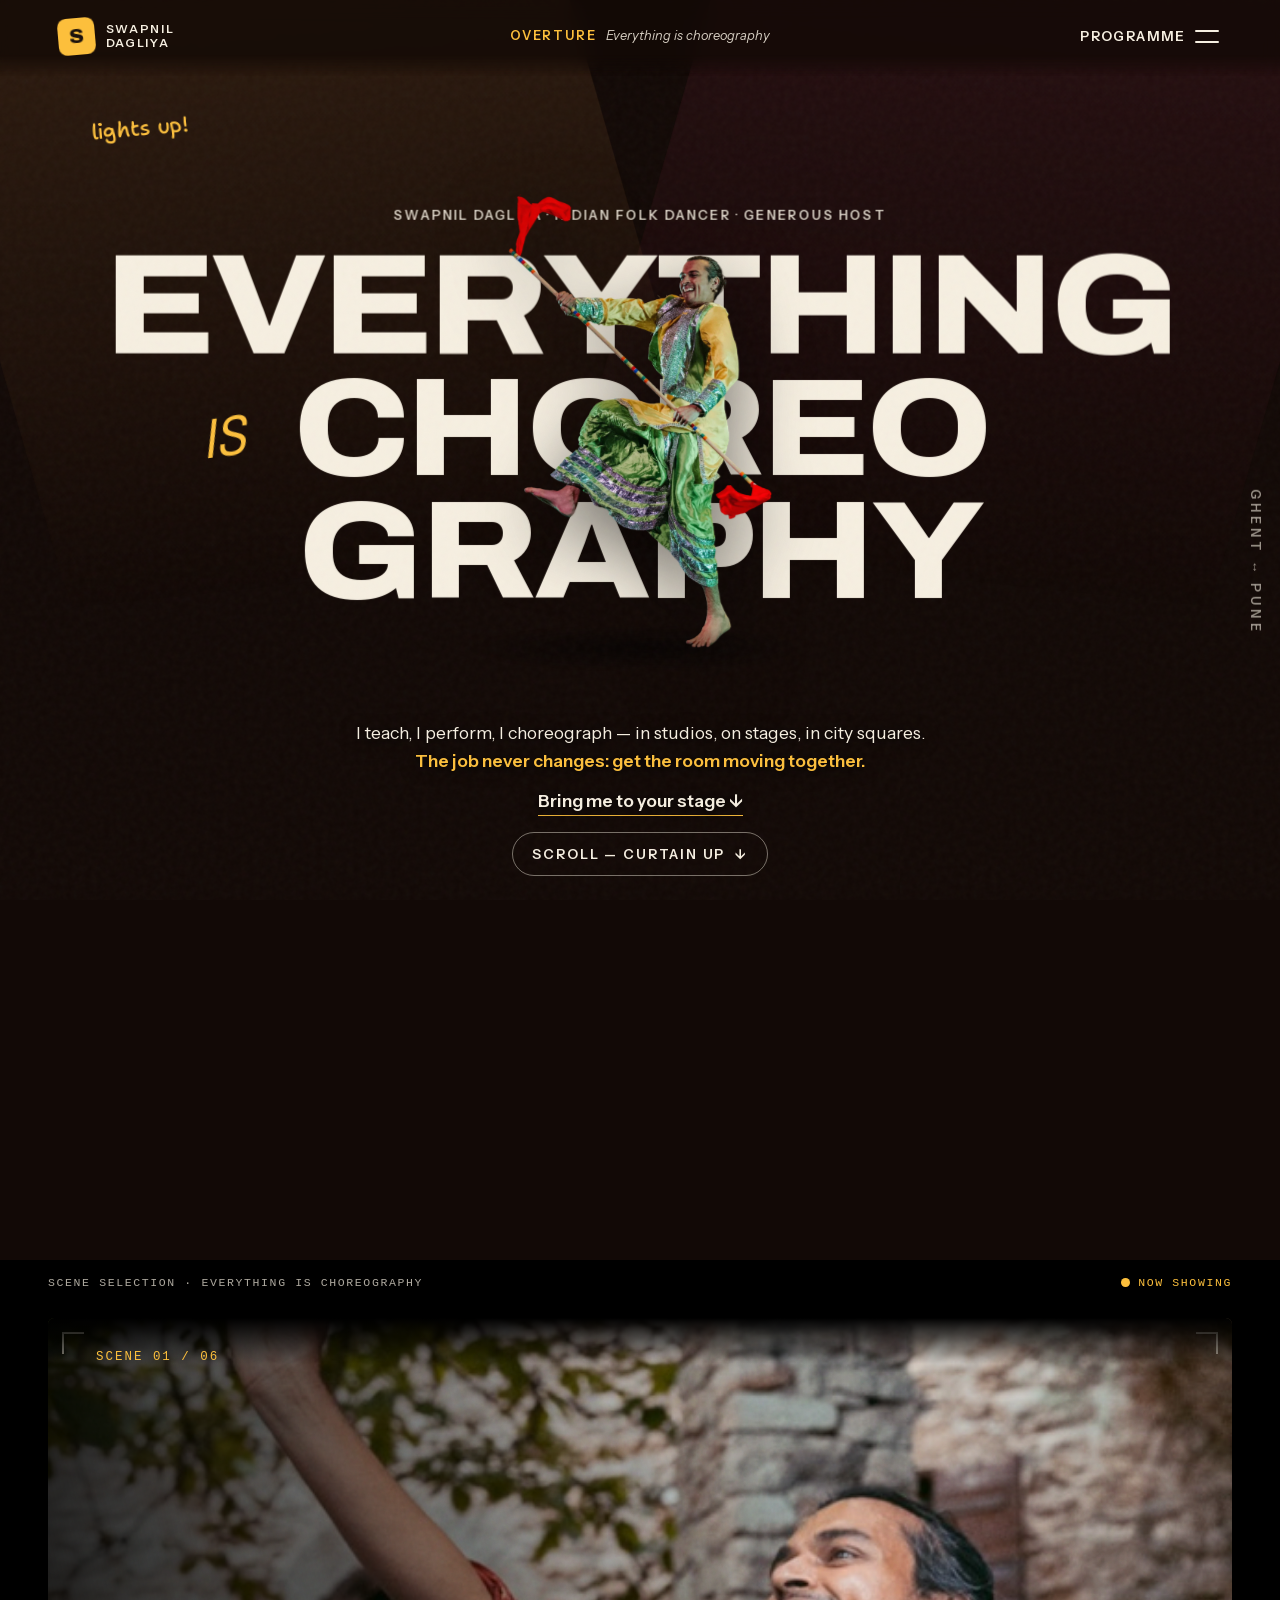
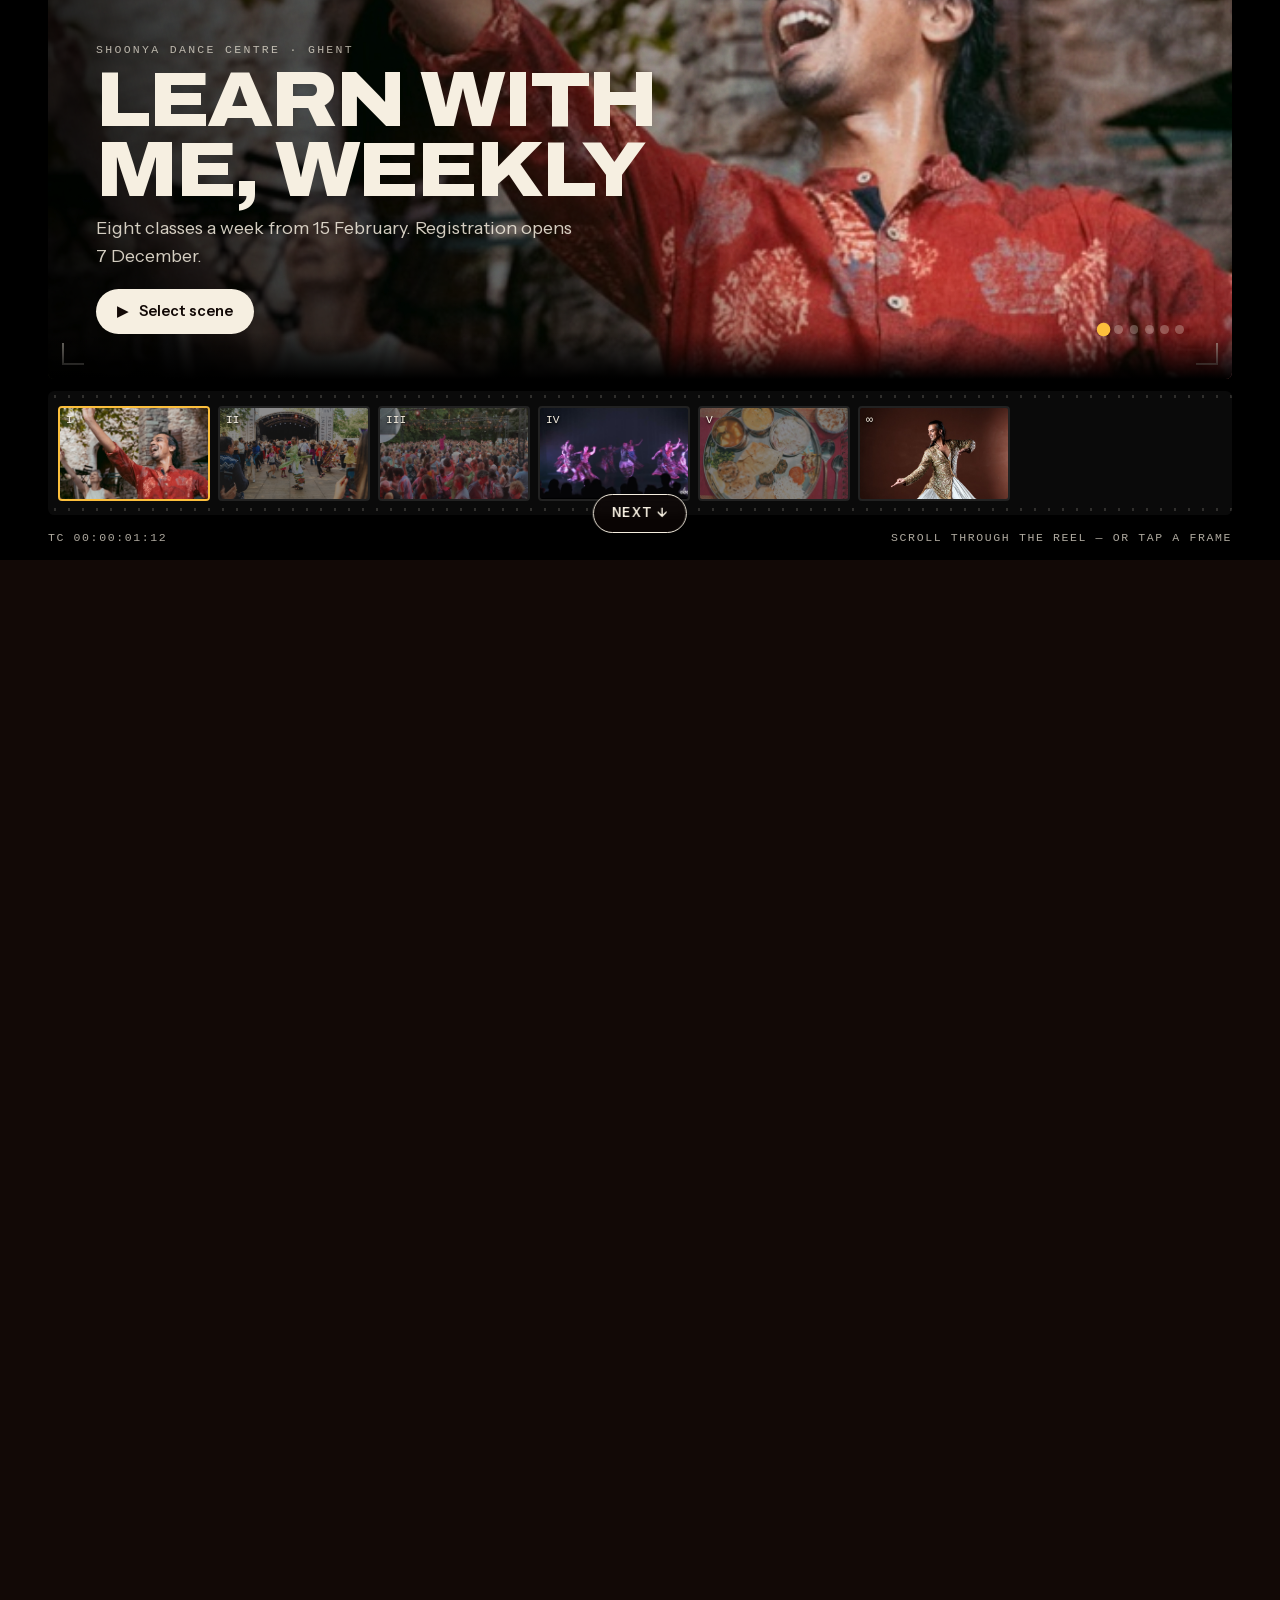
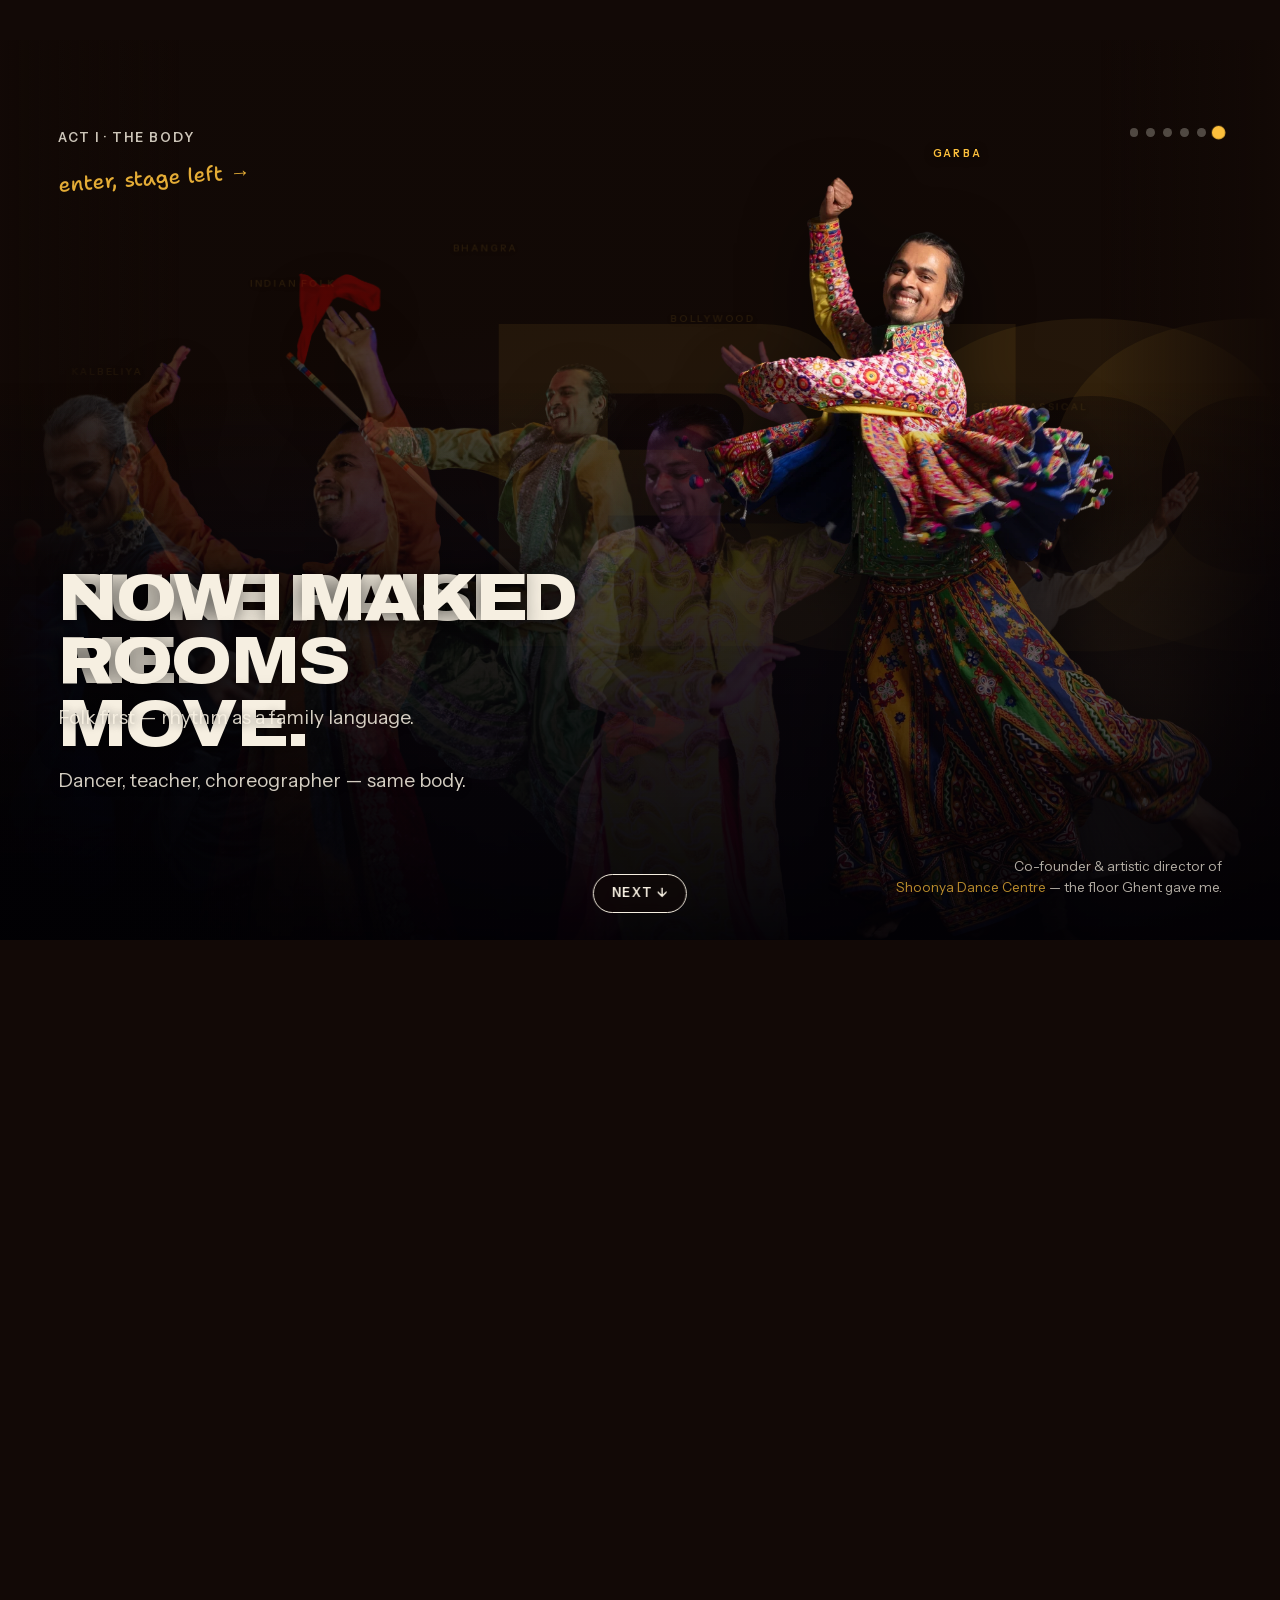
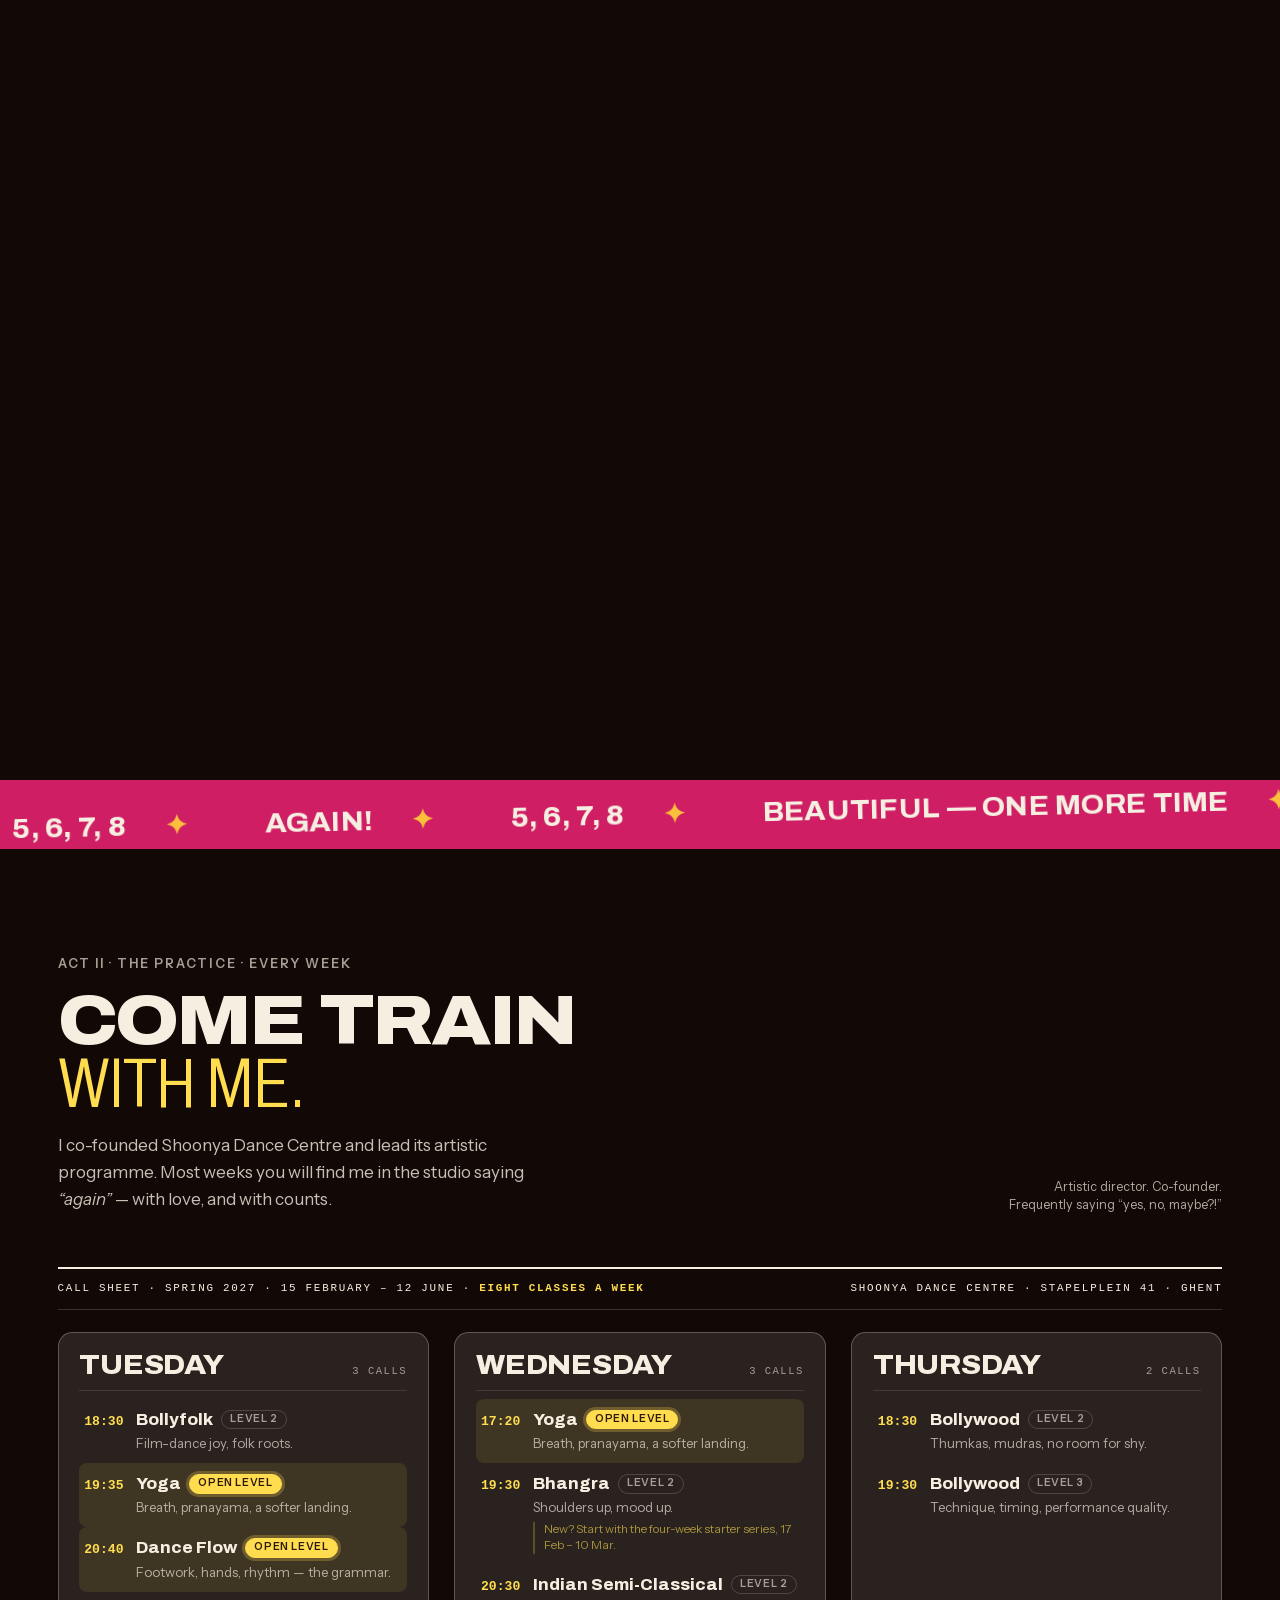
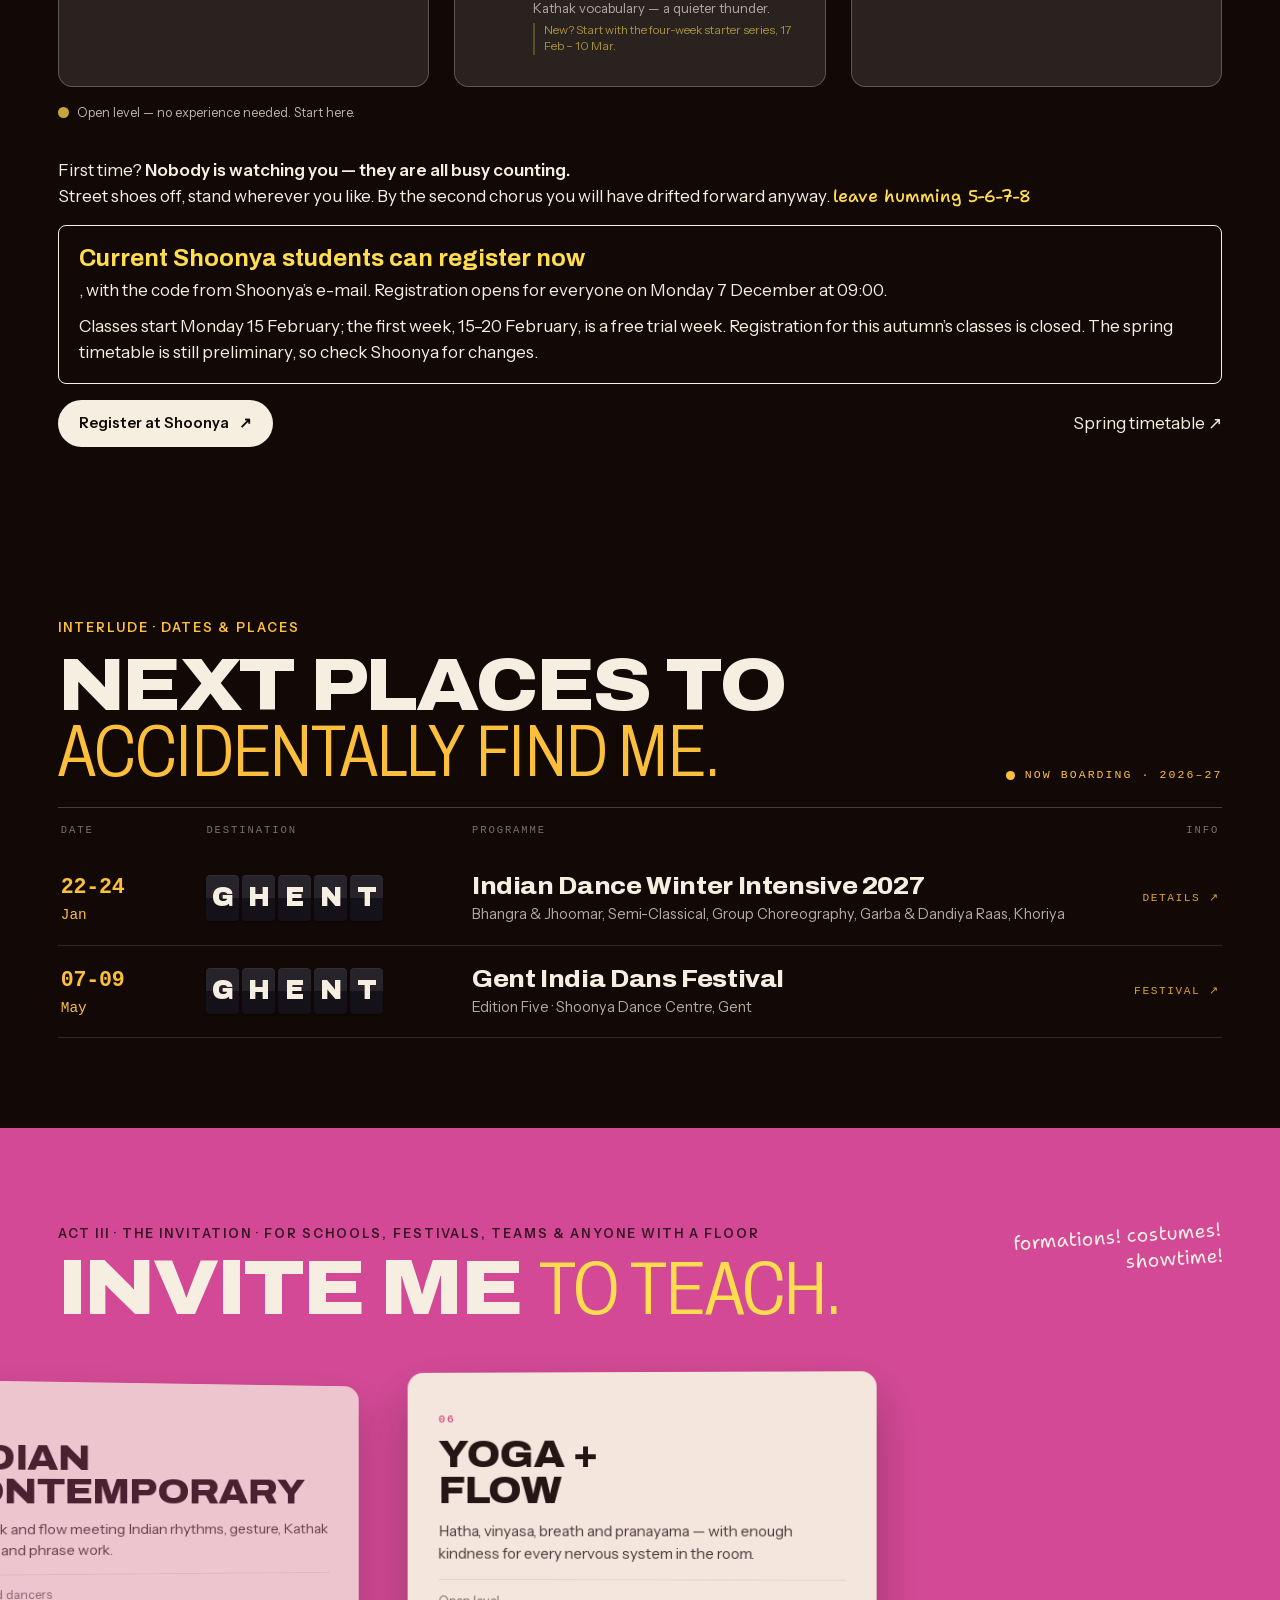
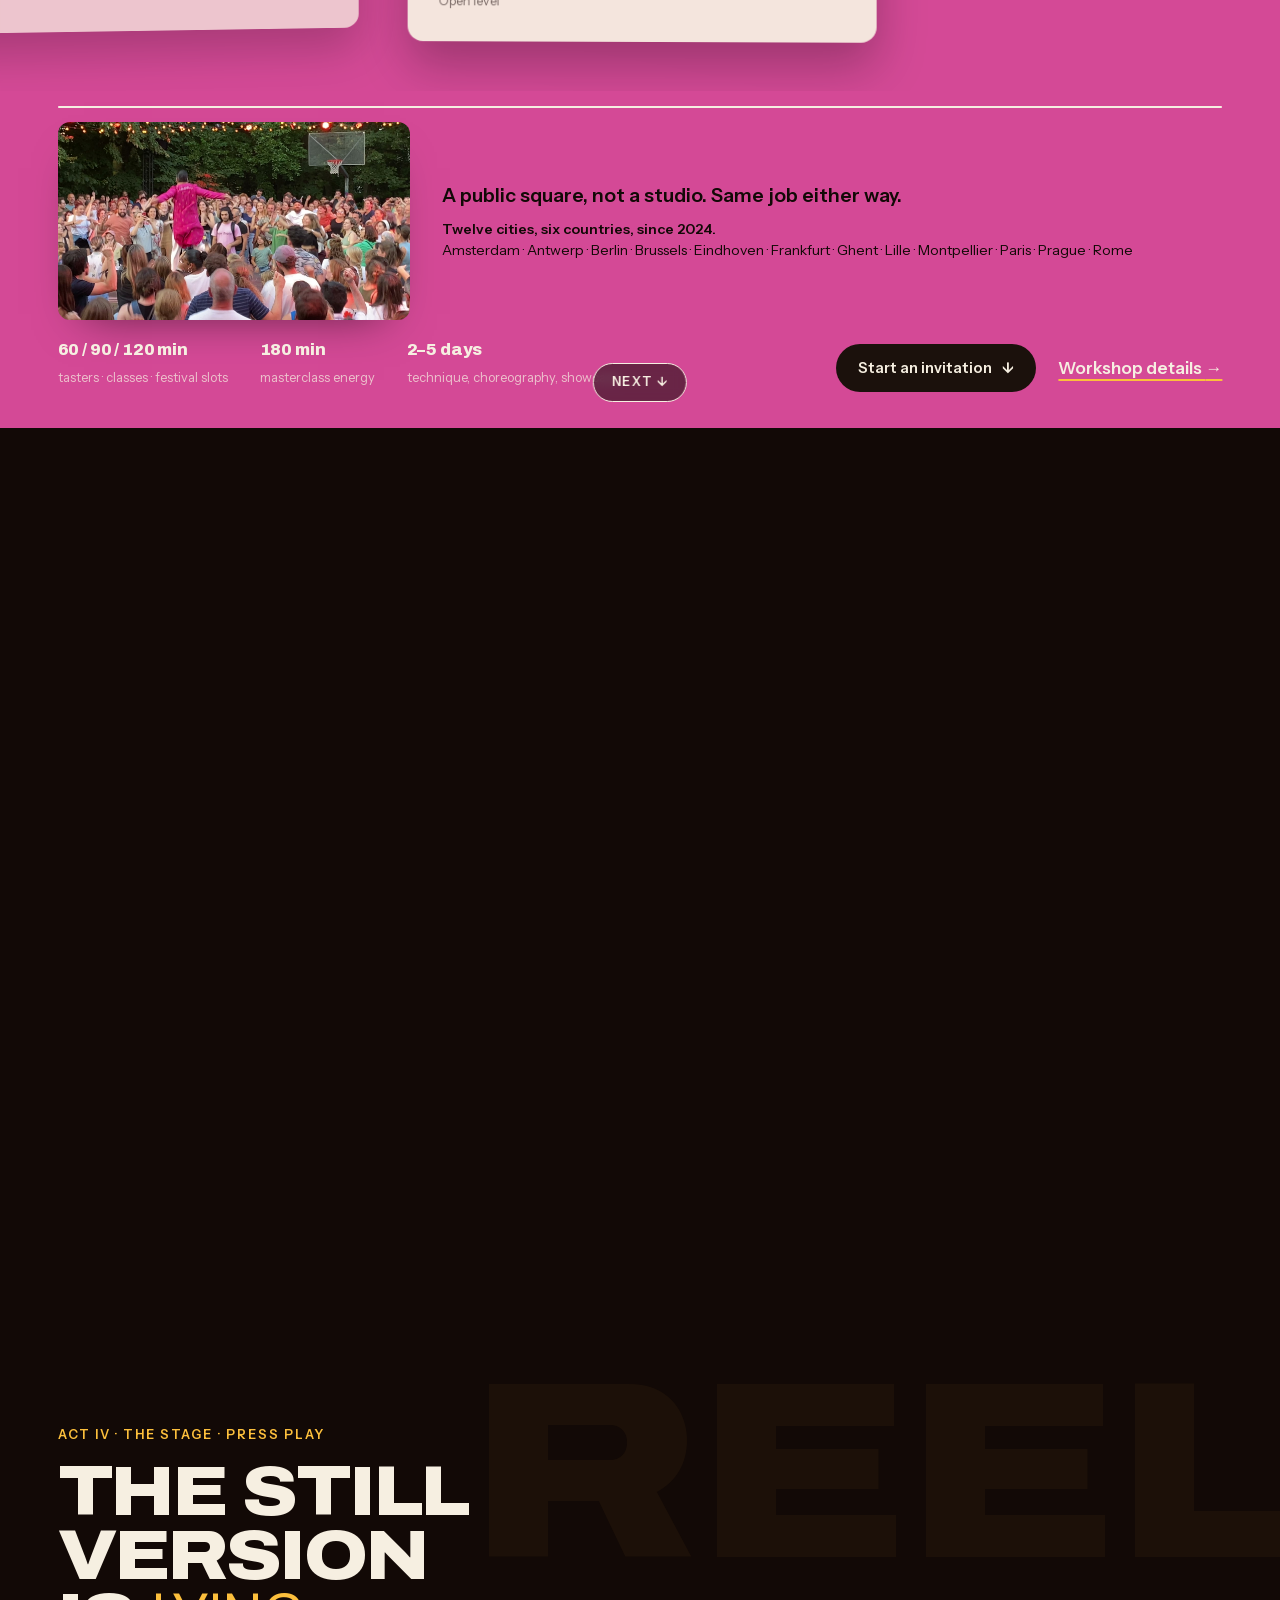
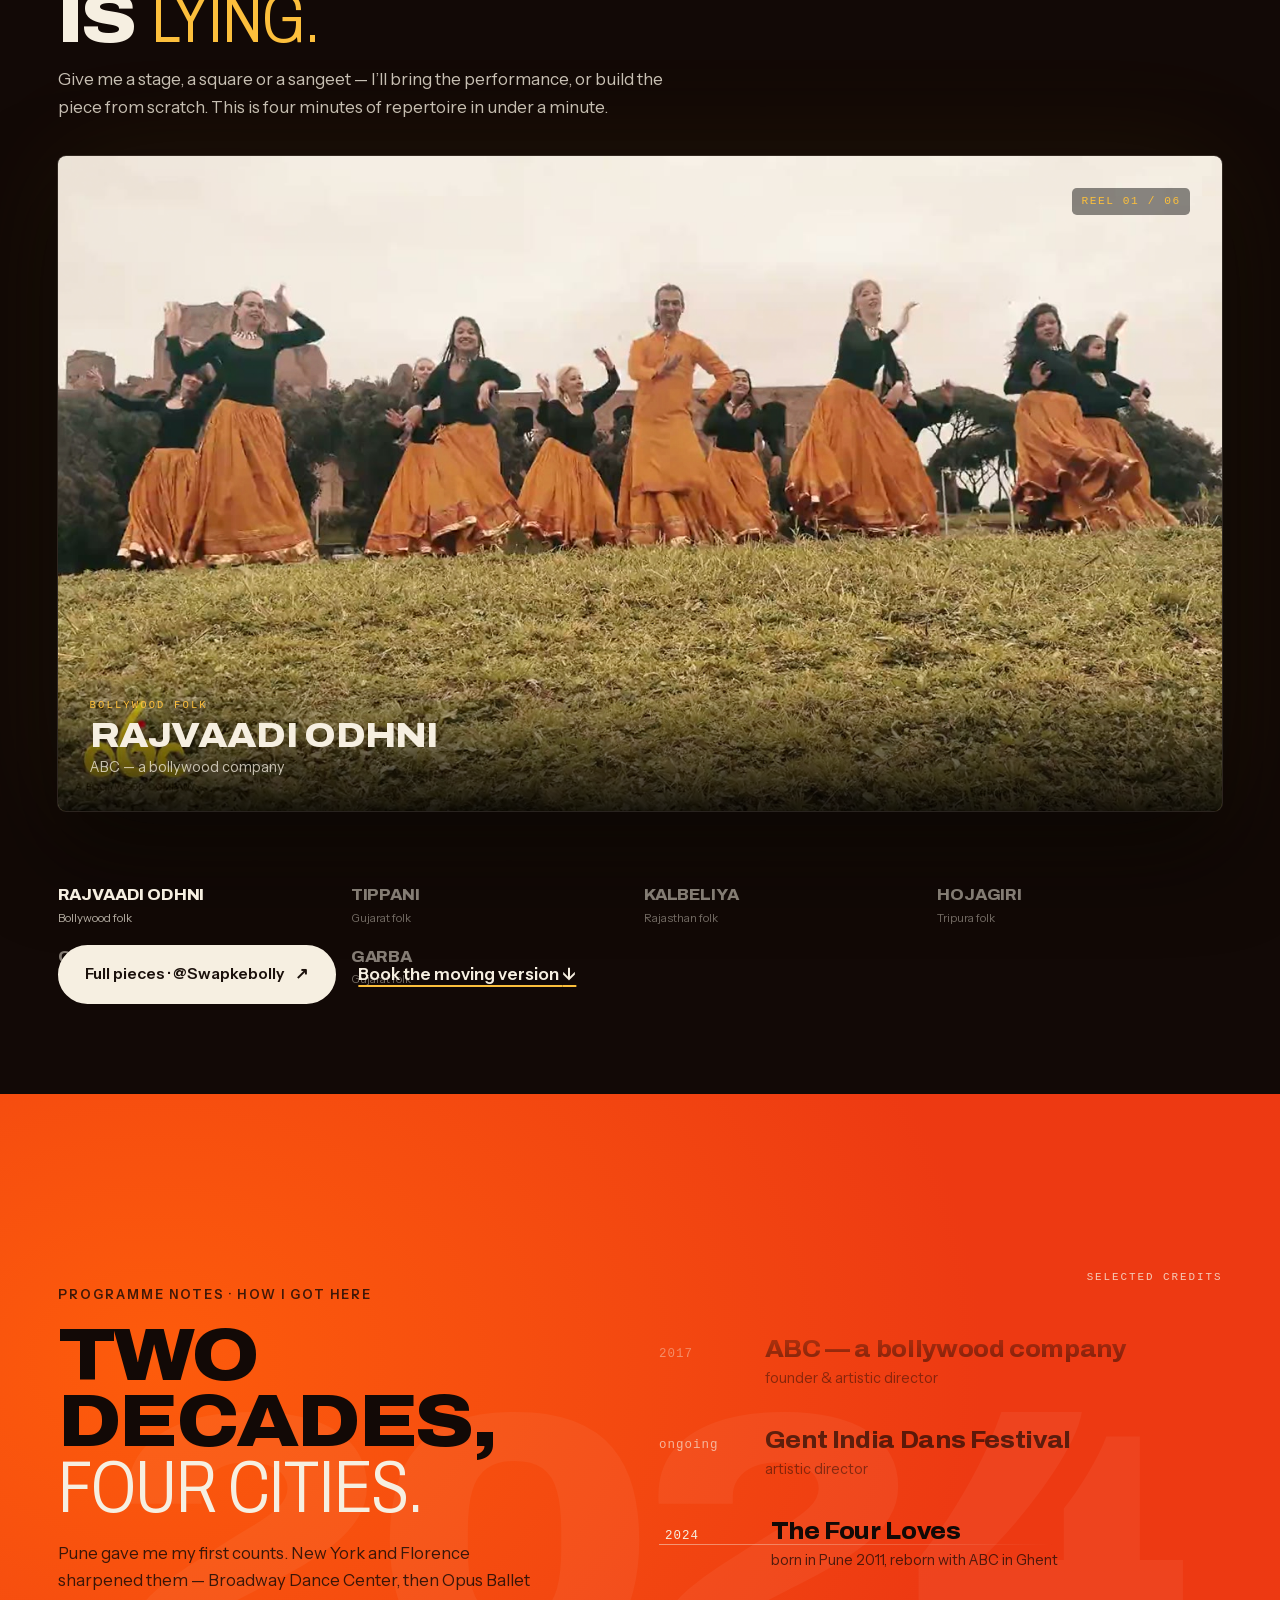
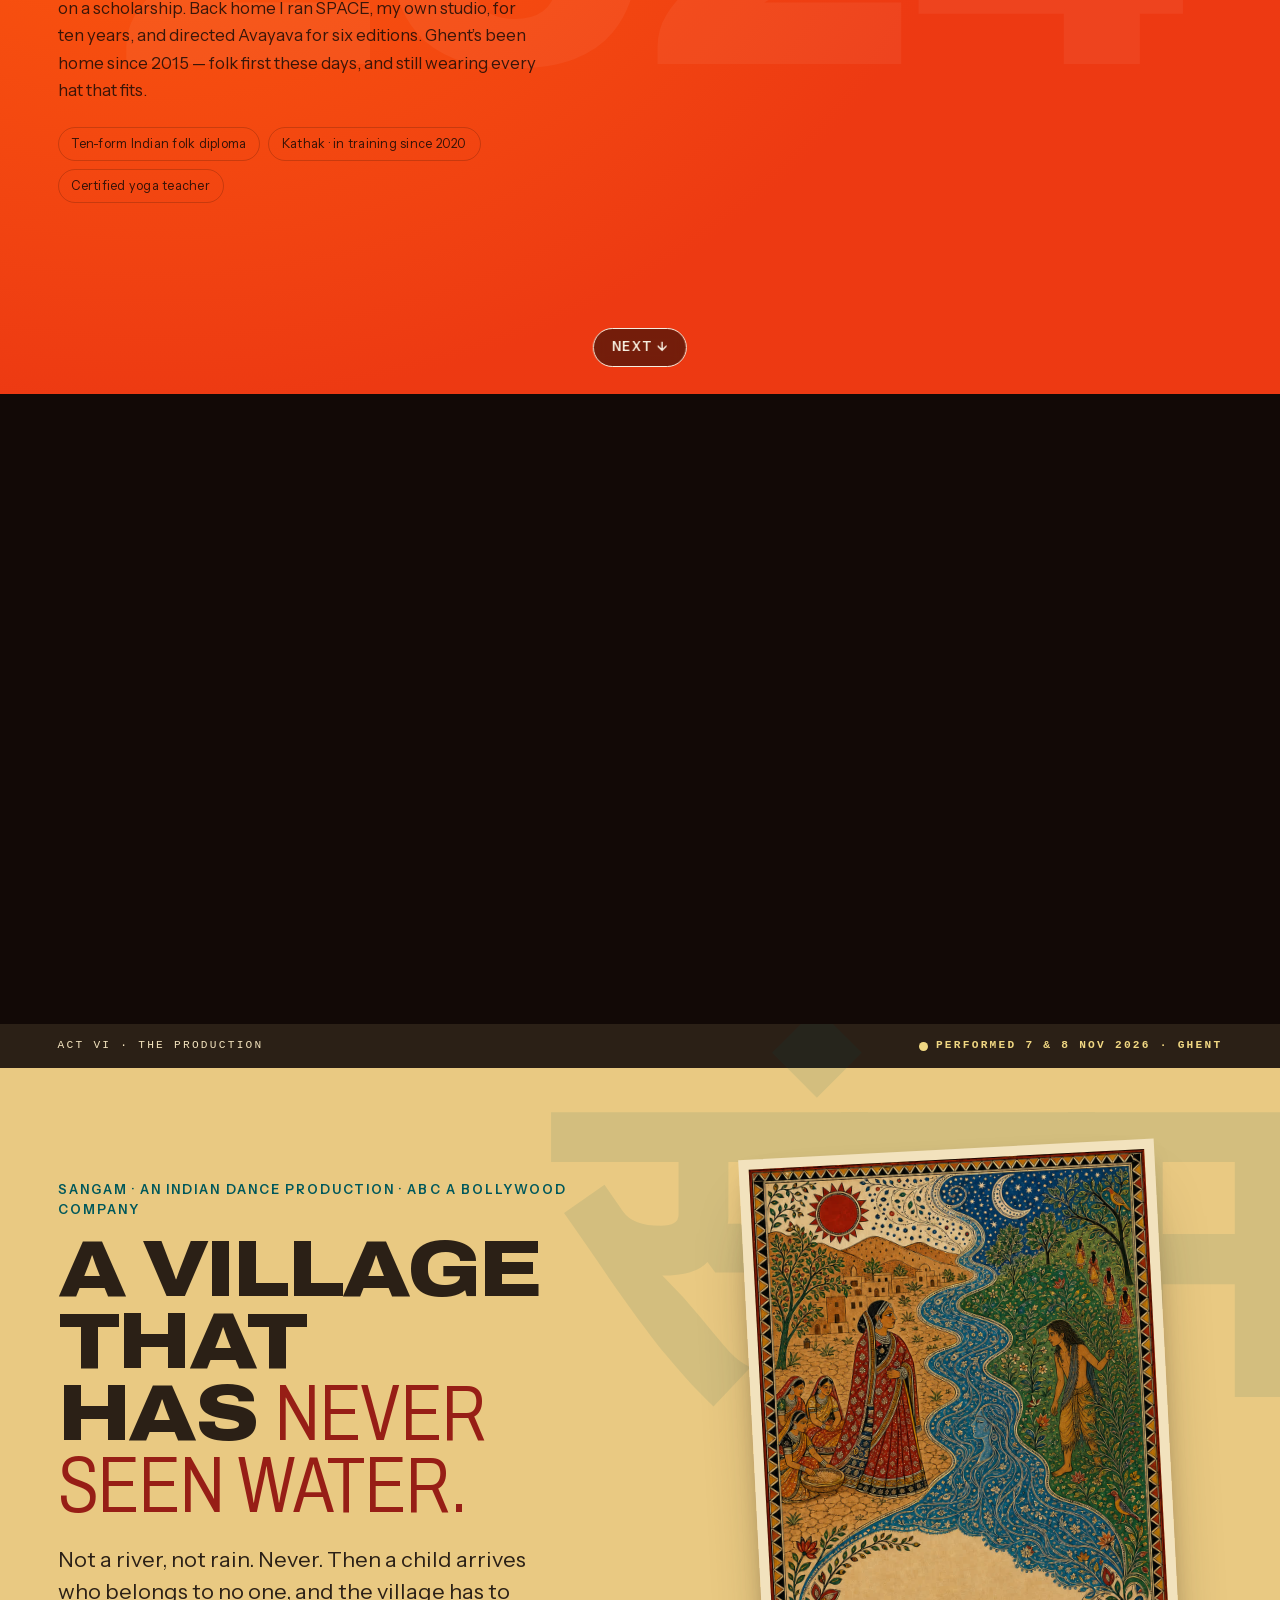
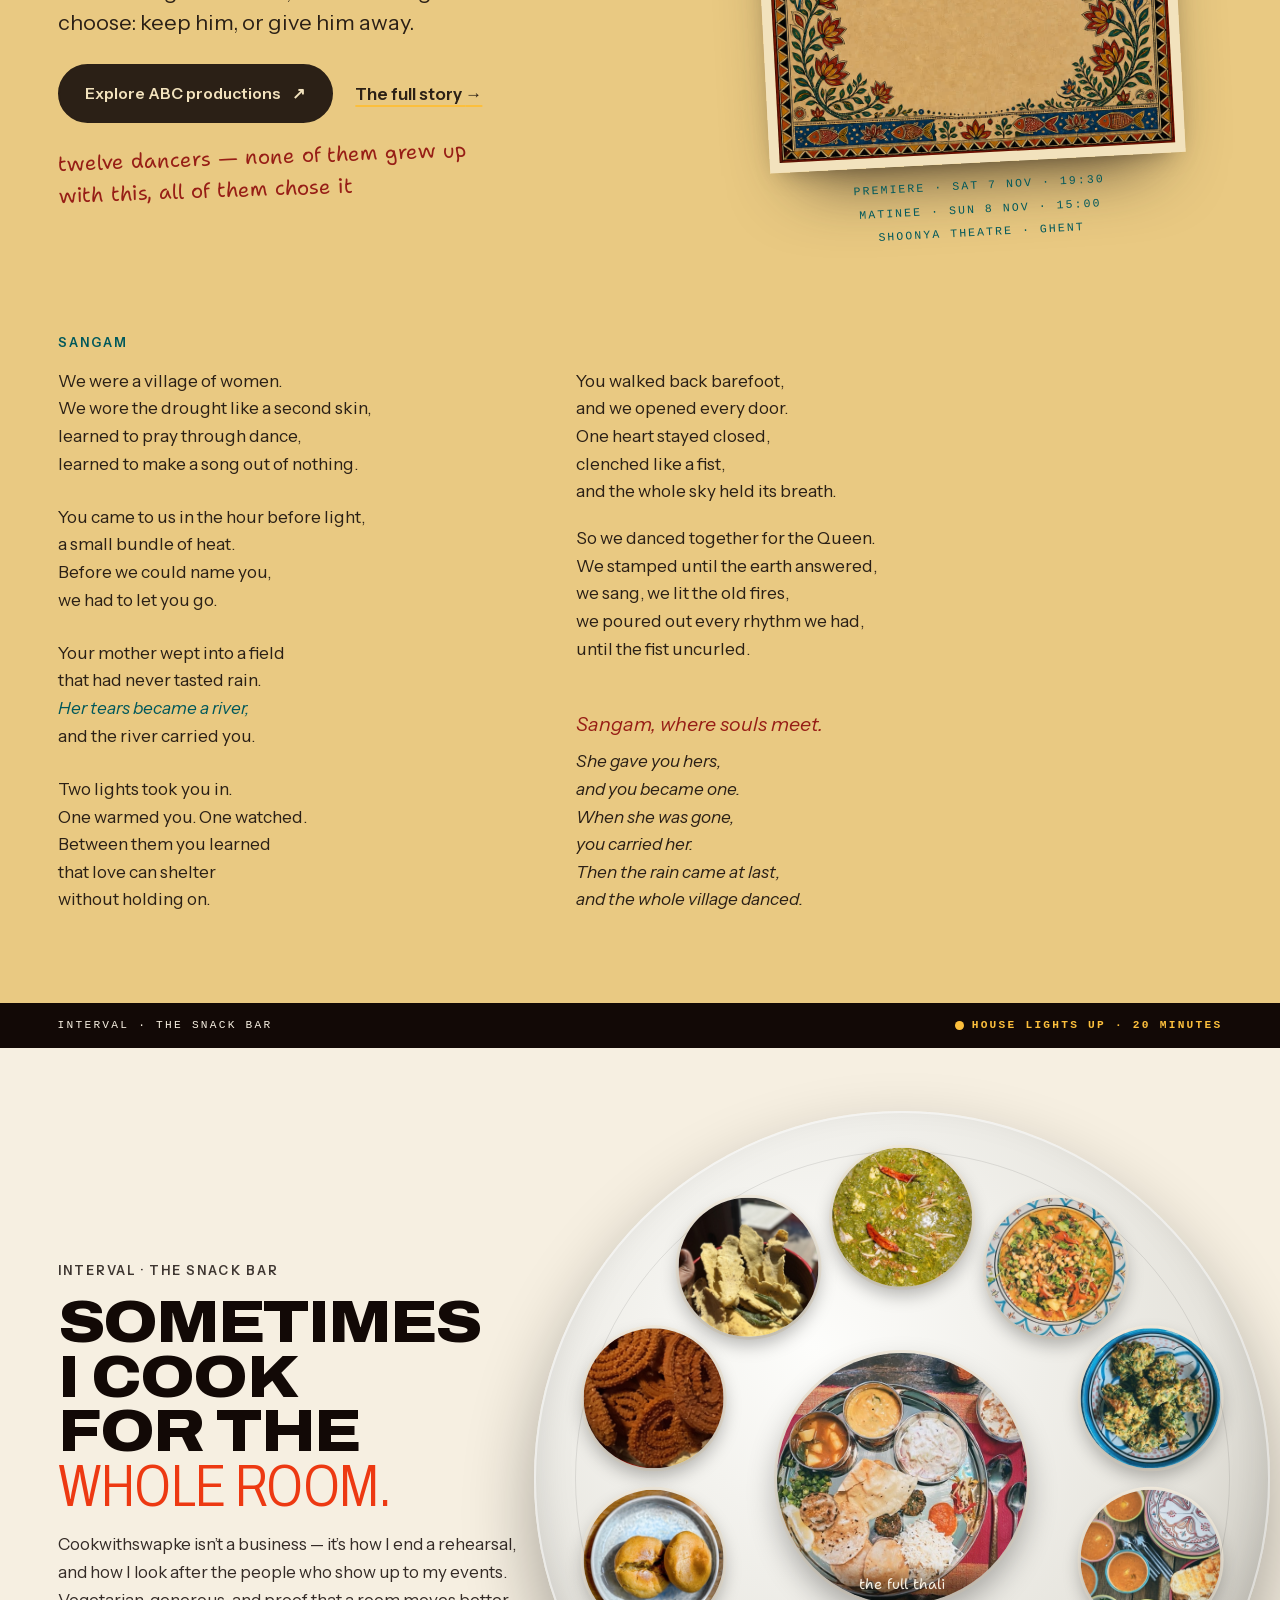
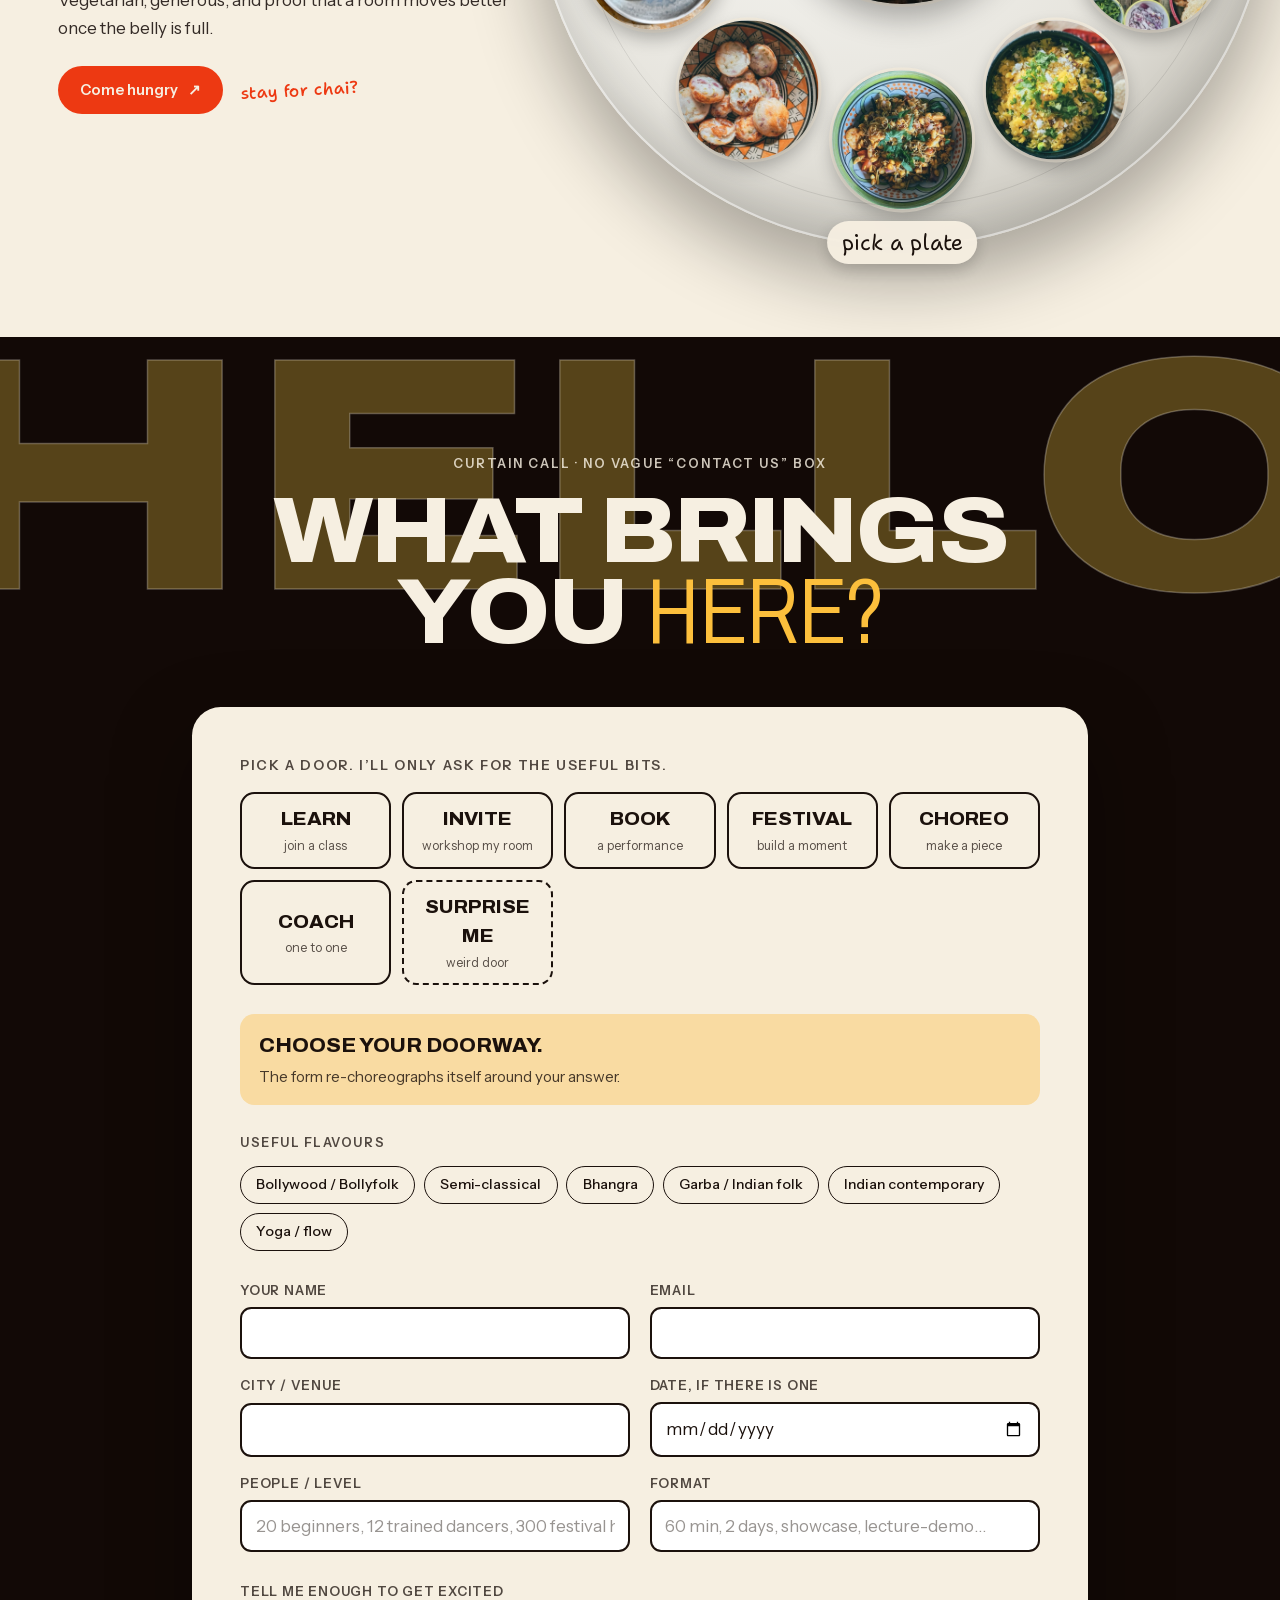
==== index.html @ 9ecde4d2 "Homepage pacing: 28 -> 19 screens; classes 6 screens down instead of 16 Owner: "full of scrolls and " ====
<!doctype html>
<html lang="en" class="no-js">
<head>
  <meta charset="utf-8">
  <meta name="viewport" content="width=device-width, initial-scale=1">
  <meta name="theme-color" content="#16100d">
  <meta name="color-scheme" content="dark light">
  <meta name="format-detection" content="telephone=no">
  <meta name="description" content="Swapnil Dagliya — Indian dancer, choreographer and teacher in Ghent. Classes at Shoonya, workshops, performances, festivals and dinner. Everything is choreography.">
  <meta property="og:type" content="website">
  <meta property="og:title" content="Swapnil Dagliya — Everything is choreography">
  <meta property="og:description" content="A website built like a performance: Indian dance, weekly classes, workshops, festivals and food.">
  <!-- Preview only; recheck canonical domain before public launch. -->
  <meta name="google-site-verification" content="eQuh2wJAFDuQXzKEkoJcnzXwxUzcPqiXHi6iRR9_Zl8">
  <link rel="canonical" href="https://swapnil.dance/">
  <meta property="og:url" content="https://swapnil.dance/">
  <meta property="og:site_name" content="Swapnil Dagliya">
  <meta property="og:locale" content="en_GB">
  <meta property="og:image" content="https://swapnil.dance/assets/og-image.jpg">
  <meta property="og:image:width" content="1200">
  <meta property="og:image:height" content="630">
  <meta property="og:image:alt" content="Swapnil Dagliya performing Indian dance on stage">
  <meta name="twitter:card" content="summary_large_image">
  <meta name="twitter:title" content="Swapnil Dagliya — Everything is choreography">
  <meta name="twitter:description" content="Indian folk dancer, choreographer and teacher in Ghent. Classes, workshops, performances, festivals.">
  <meta name="twitter:image" content="https://swapnil.dance/assets/og-image.jpg">
  <meta name="author" content="Swapnil Dagliya">
  <meta name="geo.region" content="BE-VOV">
  <meta name="geo.placename" content="Ghent">
  <meta name="geo.position" content="51.0543;3.7174">
  <meta name="ICBM" content="51.0543, 3.7174">
  <link rel="alternate" hreflang="en" href="https://swapnil.dance/">
  <link rel="alternate" hreflang="x-default" href="https://swapnil.dance/">
  <title>Swapnil Dagliya — Everything is choreography</title>
  <link rel="icon" href="favicon.ico" sizes="32x32">
  <link rel="icon" href="favicon.svg" type="image/svg+xml">
  <link rel="apple-touch-icon" href="apple-touch-icon.png">
  <link rel="preload" href="assets/cutouts/web/cutout-bhangra-flags.webp" as="image" type="image/webp" fetchpriority="high">
  <link rel="preload" href="assets/fonts/archivo-latin.woff2" as="font" type="font/woff2" crossorigin>
  <link rel="preload" href="assets/fonts/instrument-sans-latin.woff2" as="font" type="font/woff2" crossorigin>
  <link rel="stylesheet" href="fonts.css?v=20260817a">
  <script>
    document.documentElement.classList.replace("no-js", "js");
    /* Safety net: the hero's entrance from-state is held by body:not(.is-loaded), which
       app.js clears. If app.js ever fails to load or throws, seat the hero anyway rather
       than leaving the title stranded off-screen. */
    setTimeout(function () {
      document.body && document.body.classList.add("is-loaded", "is-settled");
    }, 4000);
  </script>
  <link rel="stylesheet" href="styles.css?v=20261120-pace">
  <script type="application/ld+json">
    {
      "@context": "https://schema.org",
      "@type": "Person",
      "name": "Swapnil Dagliya",
      "jobTitle": "Indian dancer, choreographer and artistic director",
      "url": "https://swapnil.dance/",
      "sameAs": [
        "https://instagram.com/swapkebolly",
        "https://youtube.com/@Swapkebolly",
        "https://www.youtube.com/@IndianfolkdancewithSwapnil"
      ],
      "worksFor": {
        "@type": "Organization",
        "name": "Shoonya Dance Centre",
        "url": "https://www.shoonyadance.com/"
      },
      "knowsAbout": [
        "Indian dance",
        "Indian folk dance",
        "Bollywood dance",
        "Bollyfolk",
        "Bhangra",
        "Garba",
        "Kalbeliya",
        "Lavani",
        "Semi-classical Indian dance",
        "Kathak",
        "Indian contemporary dance",
        "Yoga",
        "Choreography",
        "Festivals",
        "Websites",
        "Graphics",
        "Social media"
      ]
    }
  </script>
</head>
<body data-act="overture">
  <a class="skip-link" href="#programme">Skip the overture</a>

  <div class="progress" aria-hidden="true"><span id="progressBar"></span></div>
  <div class="grain" aria-hidden="true"></div>
  <div class="followspot" id="followspot" aria-hidden="true"></div>

  <header class="topbar" id="topbar">
    <a class="brand" href="#top" aria-label="Swapnil Dagliya — back to the top">
      <span class="brand__mark" aria-hidden="true">S</span>
      <span class="brand__name">Swapnil<br>Dagliya</span>
    </a>
    <p class="topbar__context"><span id="topbarAct">Overture</span><em id="topbarContext">Everything is choreography</em></p>
    <button class="menu-button" id="menuButton" type="button" aria-expanded="false" aria-controls="menu">
      <span>Programme</span><i aria-hidden="true"></i>
    </button>
  </header>

  <nav class="menu" id="menu" aria-label="Primary navigation" aria-hidden="true">
    <p class="menu__aside">Doors are open.<br>Sit anywhere you like.</p>
    <ol>
      <li><a href="#programme"><small>Tonight</small><span>Programme</span><i>choose your seat</i></a></li>
      <li><a href="#body"><small>Act I</small><span>The Body</span><i>folk first</i></a></li>
      <li><a href="#classes"><small>Act II</small><span>The Practice</span><i>again — with love</i></a></li>
      <li><a href="#live"><small>Interlude</small><span>Live Dates</span><i>come find me</i></a></li>
      <li><a href="#workshops"><small>Act III</small><span>The Invitation</span><i>bring me your room</i></a></li>
      <li><a href="#stage"><small>Act IV</small><span>The Stage</span><i>press play</i></a></li>
      <li><a href="#notes"><small>Notes</small><span>The Journey</span><i>the long way to Ghent</i></a></li>
      <li><a href="#table"><small>Act V</small><span>The Interval</span><i>stay for chai</i></a></li>
      <li><a href="#hello"><small>Curtain call</small><span>Hello</span><i>what brings you here?</i></a></li>
    </ol>
    <p class="menu__footer">Pune raised · Ghent based · dinner is part of the plan</p>
  </nav>

  <main id="content">
    <span id="top" aria-hidden="true"></span>

    <!-- ============ OVERTURE ============ -->
    <section class="scene scene--hero" id="overture" data-scene data-act-name="Overture" data-context="Everything is choreography" data-theme="dark" aria-label="Overture — Everything is choreography">
      <div class="scene__pin hero" id="hero">
        <div class="hero__depth">
          <div class="hero__lights" aria-hidden="true"><i class="hero__beam hero__beam--l"></i><i class="hero__beam hero__beam--r"></i></div>
          <p class="hero__eyebrow" data-in="1">Swapnil Dagliya · Indian folk dancer · generous host</p>
          <h1 class="hero__title" id="heroTitle">
            <span class="hero__line hero__line--1" data-in="2">Every<wbr>thing</span>
            <span class="hero__line hero__line--2" data-in="4"><em>is</em></span>
            <span class="hero__line hero__line--3" data-in="3">Choreo<wbr>graphy</span>
          </h1>
          <figure class="hero__dancer" data-in="5" aria-hidden="false">
            <img src="assets/cutouts/web/cutout-bhangra-flags.webp" alt="Swapnil mid-jump dancing Bhangra with colourful flags" width="697" height="1200" fetchpriority="high" decoding="async">
            <span class="hero__shadow" aria-hidden="true"></span>
          </figure>
          <p class="scribble hero__scribble" data-in="6" aria-hidden="true">lights up!</p>
          <p class="hero__place" aria-hidden="true">Ghent ↔ Pune</p>
        </div>
        <div class="hero__footer">
<p class="hero__note" data-in="6">I teach, I perform, I choreograph — in studios, on stages, in city squares.<br><strong>The job never changes: get the room moving together.</strong><br><a class="hero__ask" href="#hello" data-select-intent="Book a performance">Bring me to your stage <span aria-hidden="true">↓</span></a></p>
<a class="hero__cue" href="#programme" data-in="7"><span>Scroll — curtain up</span><b aria-hidden="true">↓</b></a>
        </div>
      </div>
    </section>

    <!-- ============ PROGRAMME — scene-selection reel ============ -->
    <section class="scene scenereel" id="programme" data-scene data-phases="6" data-act-name="Tonight" data-context="Choose your seat" data-theme="dark" aria-labelledby="programmeTitle">
      <h2 id="programmeTitle" class="sr-only">What did you come for?</h2>
      <div class="scene__pin srl__stage">
        <div class="srl__bar"><span>Scene selection · Everything is choreography</span><span class="srl__rec"><i></i>Now showing</span></div>
        <div class="srl__wrap">
          <div class="srl__frame" id="srlFrame">
            <div class="srl__veil" aria-hidden="true"></div>
            <div class="srl__grain" aria-hidden="true"></div>
            <span class="srl__tick tl"></span><span class="srl__tick tr"></span><span class="srl__tick bl"></span><span class="srl__tick br"></span>
            <p class="srl__chapter" id="srlChapter">SCENE 01 / 07</p>
            <div class="srl__caption" id="srlCaption">
              <p class="srl__kicker" id="srlKicker">Weekly · Ghent</p>
              <p class="srl__title" id="srlTitle">Learn with me, weekly</p>
              <p class="srl__syn" id="srlSyn">Come train at Shoonya Dance Centre — most weeks, most forms.</p>
              <a class="srl__select" id="srlSelect" href="#classes"><span aria-hidden="true">▶</span> Select scene</a>
            </div>
            <div class="srl__scrub" id="srlScrub" aria-hidden="true"></div>
          </div>
          <div class="srl__rail"><div class="srl__strip" id="srlStrip" role="tablist" aria-label="Scenes"></div></div>
        </div>
        <div class="srl__bar"><span>TC 00:00:01:12</span><span class="srl__cue">Scroll through the reel — or tap a frame</span></div>
      </div>

      <!-- no-JS / reduced-motion: the same seven doors, as a contact sheet -->
      <div class="srl__sheet">
        <a class="srl__card" href="#classes" style="background-image:url('assets/swapnil-bhangra-001.jpg');background-position:62% 40%"><strong>Learn with me, weekly</strong><span>Shoonya Dance Centre · Ghent</span></a>
        <a class="srl__card" href="#live" style="background-image:url('assets/swapnil-bollywood-001.jpg');background-position:50% 40%"><strong>Catch me live</strong><span>Festivals, squares, stages</span></a>
        <a class="srl__card" href="#workshops" style="background-image:url('assets/media/garba-crowd-poster.jpg');background-position:50% 38%"><strong>Invite me to teach</strong><span>60 minutes to five days</span></a>
        <a class="srl__card" href="#stage" style="background-image:url('assets/media/hero-loop-poster.jpg');background-position:50% 42%"><strong>Book a performance</strong><span>Or commission choreography</span></a>
        <a class="srl__card" href="#table" style="background-image:url('assets/cookwithswapke/complete-thali-1200.jpg');background-position:50% 50%"><strong>Stay for dinner</strong><span>Cookwithswapke, obviously</span></a>
        <a class="srl__card" href="#hello" style="background-image:url('assets/swapnil-gold-1000.jpg');background-position:50% 26%"><strong>Just say hello</strong><span>The form adapts to you</span></a>
      </div>
    </section>

    <!-- ============ ACT I — THE BODY (tableau: the light is the choreography) ============ -->
    <section class="scene scene--body" id="body" data-scene data-phases="6" data-phase="0" data-act-name="Act I" data-context="The Body" data-theme="dark" aria-labelledby="bodyTitle">
      <div class="scene__pin bdy-stage">
        <h2 id="bodyTitle" class="sr-only">The Body — who Swapnil is</h2>
        <div class="bdy-ghost" aria-hidden="true"><span class="bdy-ghost--0">Body</span><span class="bdy-ghost--1">Rhythm</span><span class="bdy-ghost--2">Joy</span></div>
        <div class="bdy-spot" aria-hidden="true"></div>
        <p class="eyebrow bdy-eyebrow">Act I · The Body</p>
        <div class="bdy-troupe" aria-hidden="true">
          <figure class="bdy-figure f-folk"><img src="assets/cutouts/web/cutout-orange-armsup.webp" alt="" width="634" height="1189" loading="lazy" decoding="async"><figcaption>Indian folk</figcaption></figure>
          <figure class="bdy-figure f-kalbel"><img src="assets/cutouts/web/cutout-kalbeliya.webp" alt="" width="713" height="1200" loading="lazy" decoding="async"><figcaption>Kalbeliya</figcaption></figure>
          <figure class="bdy-figure f-bhangra"><img src="assets/cutouts/web/cutout-bhangra-flags.webp" alt="" width="697" height="1200" loading="lazy" decoding="async"><figcaption>Bhangra</figcaption></figure>
          <figure class="bdy-figure f-bolly"><img src="assets/cutouts/web/cutout-bollywood-yellow.webp" alt="" width="619" height="1200" loading="lazy" decoding="async"><figcaption>Bollywood</figcaption></figure>
          <figure class="bdy-figure f-anarkali"><img src="assets/cutouts/web/cutout-anarkali-1000.png" alt="" width="641" height="1000" loading="lazy" decoding="async"><figcaption>Semi-classical</figcaption></figure>
          <figure class="bdy-figure f-garba"><img src="assets/cutouts/web/cutout-garba-jump.webp" alt="" width="893" height="1200" loading="lazy" decoding="async"><figcaption>Garba</figcaption></figure>
        </div>
        <div class="bdy-floor" aria-hidden="true"></div>
        <p class="scribble bdy-scribble" aria-hidden="true">enter, stage left →</p>
        <div class="bdy-meter" aria-hidden="true"><i></i><i></i><i></i><i></i><i></i><i></i></div>
        <div class="bdy-beats">
          <p class="bdy-beat bdy-beat--0"><strong>Pune raised me.</strong><span>Folk first — rhythm as a family language.</span></p>
          <p class="bdy-beat bdy-beat--1"><strong>Ghent gave me a floor.</strong><span>And enough curious feet to fill it.</span></p>
          <p class="bdy-beat bdy-beat--2"><strong>Now I make rooms move.</strong><span>Dancer, teacher, choreographer — same body.</span></p>
        </div>
        <p class="bdy-caption">Co-founder &amp; artistic director of <a href="https://www.shoonyadance.com" target="_blank" rel="noopener noreferrer">Shoonya Dance Centre</a> — the floor Ghent gave me.</p>
      </div>
    </section>


    <div class="marquee-wrap" aria-hidden="true">
      <div class="marquee">
        <div class="marquee__track"><span>5, 6, 7, 8</span><i>✦</i><span>again!</span><i>✦</i><span>5, 6, 7, 8</span><i>✦</i><span>beautiful — one more time</span><i>✦</i><span>5, 6, 7, 8</span><i>✦</i><span>again!</span><i>✦</i><span>5, 6, 7, 8</span><i>✦</i><span>beautiful — one more time</span><i>✦</i></div>
      </div>
    </div>
    <p class="sr-only">Five, six, seven, eight — again! Beautiful — one more time.</p>

    <!-- ============ ACT II — THE PRACTICE ============ -->
    <section class="practice2" id="classes" data-act-name="Act II" data-context="The Practice — every week at Shoonya" data-theme="dark" aria-labelledby="practiceTitle">
      <div class="p2-intro">
        <div class="reveal">
          <p class="eyebrow">Act II · The Practice · every week</p>
          <h2 id="practiceTitle">Come train<br><em>with me.</em></h2>
          <p>I co-founded Shoonya Dance Centre and lead its artistic programme. Most weeks you will find me in the studio saying <em>“again”</em> — with love, and with counts.</p>
        </div>
        <figure class="p2-portrait reveal">
          <img src="assets/swapnil-avatar-001.jpg" alt="Swapnil Dagliya smiling in a blue Indian dance costume" width="600" height="600" loading="lazy" decoding="async">
          <figcaption>Artistic director. Co-founder.<br>Frequently saying “yes, no, maybe?!”</figcaption>
        </figure>
      </div>
      <div class="p2-sheet reveal">
        <div class="p2-bar">
          <span>Call sheet · Spring 2027 · 15 February – 12 June · <b>eight classes a week</b></span>
          <span>Shoonya Dance Centre · Stapelplein 41 · Ghent</span>
        </div>
        <div class="p2-days" id="p2Days" aria-label="Weekly classes at Shoonya Dance Centre, spring 2027">
      <div class="p2-day">
        <div class="p2-dayhead"><h3>Tuesday</h3><span>3 calls</span></div>
        <a class="p2-call" href="https://www.shoonyadance.com/bollyfolk-danslessen-in-gent" target="_blank" rel="noopener noreferrer">
          <time>18:30</time><strong>Bollyfolk<b class="p2-lvl">Level 2</b></strong><small>Film-dance joy, folk roots.</small></a><a class="p2-call is-open" href="https://www.shoonyadance.com/yoga-lessen-in-gent" target="_blank" rel="noopener noreferrer">
          <time>19:35</time><strong>Yoga<b class="p2-lvl">Open level</b></strong><small>Breath, pranayama, a softer landing.</small></a><a class="p2-call is-open" href="https://www.shoonyadance.com/indian-dance-in-belgium" target="_blank" rel="noopener noreferrer">
          <time>20:40</time><strong>Dance Flow<b class="p2-lvl">Open level</b></strong><small>Footwork, hands, rhythm — the grammar.</small></a>
      </div>
      <div class="p2-day">
        <div class="p2-dayhead"><h3>Wednesday</h3><span>3 calls</span></div>
        <a class="p2-call is-open" href="https://www.shoonyadance.com/yoga-lessen-in-gent" target="_blank" rel="noopener noreferrer">
          <time>17:20</time><strong>Yoga<b class="p2-lvl">Open level</b></strong><small>Breath, pranayama, a softer landing.</small></a><a class="p2-call" href="https://www.shoonyadance.com/bhangra-danslessen-in-gent" target="_blank" rel="noopener noreferrer">
          <time>19:30</time><strong>Bhangra<b class="p2-lvl">Level 2</b></strong><small>Shoulders up, mood up.<u class="p2-wayin">New? Start with the four-week starter series, 17 Feb – 10 Mar.</u></small></a><a class="p2-call" href="https://www.shoonyadance.com/kathak-danslessen-in-gent" target="_blank" rel="noopener noreferrer">
          <time>20:30</time><strong>Indian Semi-Classical<b class="p2-lvl">Level 2</b></strong><small>Kathak vocabulary — a quieter thunder.<u class="p2-wayin">New? Start with the four-week starter series, 17 Feb – 10 Mar.</u></small></a>
      </div>
      <div class="p2-day">
        <div class="p2-dayhead"><h3>Thursday</h3><span>2 calls</span></div>
        <a class="p2-call" href="https://www.shoonyadance.com/bollywood-danslessen-in-gent" target="_blank" rel="noopener noreferrer">
          <time>18:30</time><strong>Bollywood<b class="p2-lvl">Level 2</b></strong><small>Thumkas, mudras, no room for shy.</small></a><a class="p2-call" href="https://www.shoonyadance.com/bollywood-danslessen-in-gent" target="_blank" rel="noopener noreferrer">
          <time>19:30</time><strong>Bollywood<b class="p2-lvl">Level 3</b></strong><small>Technique, timing, performance quality.</small></a>
      </div></div></div>
        <p class="p2-legend"><i aria-hidden="true"></i> Open level — no experience needed. Start here.</p>
      </div>
      <div class="p2-aside reveal">
        <p>First time? <strong>Nobody is watching you &mdash; they are all busy counting.</strong><br>Street shoes off, stand wherever you like. By the second chorus you will have drifted forward anyway. <span class="scribble">leave humming 5-6-7-8</span></p>
        <div class="p2-spring">
          <p class="p2-reg-when" id="p2Reg"><strong>Registration opens Monday 7 December at 09:00.</strong> Current Shoonya students can register a week earlier, from Monday 30 November at 09:00, with the code from Shoonya’s e-mail.</p>
          <p>Classes start Monday 15 February; the first week, 15–20 February, is a free trial week. Registration for this autumn’s classes is closed. The spring timetable is still preliminary, so check Shoonya for changes.</p>
        </div>
        <a class="p2-btn" href="https://www.shoonyadance.com/register" target="_blank" rel="noopener noreferrer">Register at Shoonya <span aria-hidden="true">↗</span></a>
        <a href="https://schedule.shoonyadance.com/schedule-spring-2027/" target="_blank" rel="noopener noreferrer">Spring timetable ↗</a>
      </div>
    </section>

    <!-- ============ INTERLUDE — LIVE ============ -->
    <section class="live-board" id="live" data-act-name="Interlude" data-context="Live — come find me" data-theme="dark" aria-labelledby="liveTitle">
      <header class="lb-head">
        <div>
          <p class="eyebrow">Interlude · dates &amp; places</p>
          <h2 id="liveTitle">Next places to<br><em>accidentally find me.</em></h2>
        </div>
        <p class="lb-boarding"><i></i>Now boarding · 2026–27</p>
      </header>
      <div class="lb-cols" aria-hidden="true"><span>Date</span><span>Destination</span><span>Programme</span><span>Info</span></div>
      <div class="lb-board" id="lbBoard" aria-label="Upcoming live dates"><a class="lb-row" href="https://www.shoonyadance.com/calendar/indian-dance-winter-intensive-january-2027"><time datetime="2027-01-22"><b>22-24</b>Jan</time><time class="sr-only" datetime="2027-01-24">Ends 2027-01-24</time><span class="lb-flap">GHENT</span><span class="lb-what"><strong>Indian Dance Winter Intensive 2027</strong><span>Bhangra &amp; Jhoomar, Semi-Classical, Group Choreography, Garba &amp; Dandiya Raas, Khoriya</span></span><span class="lb-status">Details ↗</span></a><a class="lb-row" href="https://gidf.abcdans.com/"><time datetime="2027-05-07"><b>07-09</b>May</time><time class="sr-only" datetime="2027-05-09">Ends 2027-05-09</time><span class="lb-flap">GHENT</span><span class="lb-what"><strong>Gent India Dans Festival</strong><span>Edition Five · Shoonya Dance Centre, Gent</span></span><span class="lb-status">Festival ↗</span></a></div>
    </section>

    <!-- ============ ACT III — THE INVITATION ============ -->
    <section class="scene scene--invite" id="workshops" data-scene data-act-name="Act III" data-context="The Invitation — bring me to your room" data-theme="loud" aria-labelledby="inviteTitle">
      <div class="scene__pin inv-stage">
        <header class="inv-head">
          <p class="eyebrow">Act III · The Invitation · for schools, festivals, teams & anyone with a floor</p>
          <h2 id="inviteTitle">Invite me <em>to teach.</em></h2>
          <p class="inv-scribble" aria-hidden="true">formations! costumes!<br>showtime!</p>
        </header>
        <div class="inv-case">
          <div class="inv-track" id="invTrack">
            <article class="inv-card"><span>01</span><h3>Bollywood<br>Bollyfolk</h3><p>Film-dance joy with folk flavour — thumkas, mudras, and a room that forgets to be shy.</p><small>Open level · advanced masterclass possible</small></article>
            <article class="inv-card"><span>02</span><h3>Semi-<br>classical</h3><p>Kathak vocabulary: footwork, hands, rhythm and chakkars, pulled along by irresistible music.</p><small>Best with some Indian dance experience</small></article>
            <article class="inv-card"><span>03</span><h3>Bhangra</h3><p>Punjab folk energy — shoulders, stamina, bounce, and a very direct route to happiness.</p><small>Open level · kids 9+ possible</small></article>
            <article class="inv-card"><span>04</span><h3>Garba +<br>folk dances</h3><p>Garba, Ghoomar, Kalbeliya, Lavani, Khoriya, Dalkhai, Ghantu — with lecture-demos when the room wants the story too.</p><small>Culture, rhythm, community, context</small></article>
            <article class="inv-card"><span>05</span><h3>Indian<br>contemporary</h3><p>Floorwork and flow meeting Indian rhythms, gesture, Kathak patterns and phrase work.</p><small>For trained dancers</small></article>
            <article class="inv-card"><span>06</span><h3>Yoga +<br>flow</h3><p>Hatha, vinyasa, breath and pranayama — with enough kindness for every nervous system in the room.</p><small>Open level</small></article>
          </div>
        </div>
        <div class="inv-rail" aria-hidden="true"><i></i></div>
        <div class="inv-proof">
          <figure class="inv-proof-media">
            <img src="assets/media/garba-crowd-lead.jpg" alt="Swapnil raised above a large outdoor crowd, arms wide, hundreds of people dancing with him" width="1400" height="788" loading="lazy" decoding="async">
          </figure>
          <div class="inv-proof-copy">
            <p class="inv-proof-lead">A public square, not a studio. Same job either way.</p>
            <p class="inv-proof-cities"><b>Twelve cities, six countries, since 2024.</b>
              Amsterdam · Antwerp · Berlin · Brussels · Eindhoven · Frankfurt · Ghent · Lille · Montpellier · Paris · Prague · Rome</p>
          </div>
        </div>
        <footer class="inv-foot">
          <div class="inv-formats" aria-label="Workshop formats">
            <p><strong>60 / 90 / 120 min</strong><span>tasters · classes · festival slots</span></p>
            <p><strong>180 min</strong><span>masterclass energy</span></p>
            <p><strong>2–5 days</strong><span>technique, choreography, showcase</span></p>
          </div>
          <div class="action-pair">
            <a class="inv-btn" href="#hello" data-select-intent="Invite you to teach">Start an invitation <span aria-hidden="true">↓</span></a>
            <a class="text-link" href="workshops/">Workshop details <span>→</span></a>
          </div>
        </footer>
      </div>
    </section>

    <!-- ============ ACT IV — THE STAGE ============ -->
    <section class="stage-reel" id="stage" data-act-name="Act IV" data-context="The Stage — press play" data-theme="dark" aria-labelledby="stageTitle">
      <p class="rl-ghost" aria-hidden="true">Reel</p>
      <header class="rl-head reveal">
        <p class="eyebrow">Act IV · The Stage · press play</p>
        <h2 id="stageTitle">The still version<br>is <em>lying.</em></h2>
        <p>Give me a stage, a square or a sangeet — I’ll bring the performance, or build the piece from scratch. This is four minutes of repertoire in under a minute.</p>
      </header>

      <div class="rl-box reveal">
        <div class="rl-screen" id="rlScreen">
          <video id="rlVideo" muted playsinline preload="metadata" poster="assets/media/reel/rajvaadi.jpg" aria-label="Showreel"></video>
          <span class="rl-beam" aria-hidden="true"></span>
          <span class="rl-grain" aria-hidden="true"></span>
          <span class="rl-tc" id="rlTc">REEL 01 / 04</span>
          <span class="rl-slate"><i id="rlForm">Bollywood folk</i><b id="rlTitle">Rajvaadi Odhni</b><span id="rlSub">ABC — a bollywood company</span></span>
        </div>
        <div class="rl-chapters" id="rlChapters" role="tablist" aria-label="Reel chapters"></div>

        <div class="rl-stills">
          <figure><img src="assets/media/reel/rajvaadi.jpg" alt="Rajvaadi Odhni — ABC company piece" loading="lazy" decoding="async"><figcaption>Rajvaadi Odhni · ABC</figcaption></figure>
          <figure><img src="assets/media/reel/tippani.jpg" alt="Tippani — folk dance of Gujarat" loading="lazy" decoding="async"><figcaption>Tippani · Gujarat</figcaption></figure>
          <figure><img src="assets/media/reel/kalbeliya.jpg" alt="Kalbeliya — Rajasthani folk dance" loading="lazy" decoding="async"><figcaption>Kalbeliya · Rajasthan</figcaption></figure>
          <figure><img src="assets/media/reel/hojagiri.jpg" alt="Hojagiri — folk dance of Tripura" loading="lazy" decoding="async"><figcaption>Hojagiri · Tripura</figcaption></figure>
          <figure><img src="assets/media/reel/ghoomar.jpg" alt="Ghoomar — Rajasthani folk dance" loading="lazy" decoding="async"><figcaption>Ghoomar · Rajasthan</figcaption></figure>
          <figure><img src="assets/media/reel/garba.jpg" alt="Garba — leading the crowd, Gujarati folk" loading="lazy" decoding="async"><figcaption>Garba · Gujarat</figcaption></figure>
        </div>
      </div>

      <div class="action-pair rl-cta reveal">
        <a class="button button--paper" href="https://youtube.com/@Swapkebolly" target="_blank" rel="noopener noreferrer">Full pieces · @Swapkebolly <span>↗</span></a>
        <a class="text-link" href="#hello" data-select-intent="Book a performance">Book the moving version <span>↓</span></a>
      </div>
    </section>


    <!-- ============ NOTES — THE CREDITS (paper credit-roll) ============ -->
    <section class="scene notes-credits" id="notes" data-scene data-act-name="Notes" data-context="Programme notes — the long way to Ghent" data-theme="dark" aria-labelledby="notesTitle">
      <div class="scene__pin nts-stage">
        <div class="nts-year" aria-hidden="true"><span id="ntsYear">2005</span></div>
        <div class="nts-card">
          <p class="eyebrow">Programme notes · how I got here</p>
          <h2 id="notesTitle">Two decades,<br><em>four cities.</em></h2>
          <p class="nts-bio">Pune gave me my first counts. New York and Florence sharpened them — Broadway Dance Center, then Opus Ballet on a scholarship. Back home I ran SPACE, my own studio, for ten years, and directed Avayava for six editions. Ghent’s been home since 2015 — folk first these days, and still wearing every hat that fits.</p>
          <div class="nts-chips" aria-label="Current training">
            <span>Ten-form Indian folk diploma</span>
            <span>Kathak · in training since 2020</span>
            <span>Certified yoga teacher</span>
          </div>
        </div>
        <div class="nts-rollwrap">
          <span class="nts-markline" aria-hidden="true"></span>
          <span class="nts-rolllabel" aria-hidden="true">Selected credits</span>
          <div class="nts-roll" id="ntsRoll">
            <ol class="nts-track" id="ntsTrack" aria-label="Selected credits">
              <li class="nts-credit"><time>2005–07</time><div><strong>Shiamak Davar’s Institute, Pune</strong><span>first training, twice medalled</span></div></li>
              <li class="nts-credit"><time>2009–12</time><div><strong>Broadway Dance Center, NYC &amp; Opus Ballet, Florence</strong><span>on scholarship</span></div></li>
              <li class="nts-credit"><time>2008–18</time><div><strong>SPACE, Pune</strong><span>my studio; started with seven students, ran a decade</span></div></li>
              <li class="nts-credit"><time>2012–17</time><div><strong>Avayava, Pune</strong><span>founder &amp; artistic director, six international editions</span></div></li>
              <li class="nts-credit"><time>2013–15</time><div><strong>International Dance Retreat</strong><span>co-founder · Auroville &amp; Udaipur</span></div></li>
              <li class="nts-credit"><time>2011–15</time><div><strong>University of Pune &amp; FLAME University</strong><span>taught contemporary dance</span></div></li>
              <li class="nts-credit"><time>2017</time><div><strong>Shoonya Dance Centre, Ghent</strong><span>co-founder &amp; artistic director</span></div></li>
              <li class="nts-credit"><time>2017</time><div><strong>ABC — a bollywood company</strong><span>founder &amp; artistic director</span></div></li>
              <li class="nts-credit"><time>ongoing</time><div><strong>Gent India Dans Festival</strong><span>artistic director</span></div></li>
              <li class="nts-credit"><time>2024</time><div><strong>The Four Loves</strong><span>born in Pune 2011, reborn with ABC in Ghent</span></div></li>
            </ol>
          </div>
        </div>
      </div>
    </section>

    <!-- ============ ACT VI — SANGAM (my production) ============ -->
    <section class="sangam-act" id="sangam" data-act-name="Act VI" data-context="SANGAM — the production" data-theme="dark" aria-labelledby="sangamTitle">
      <div class="th-bar sg-bar"><span>Act VI &middot; the production</span><b><i></i>Performed 7 &amp; 8 Nov 2026 &middot; Ghent</b></div>
      <p class="sg-ghost" aria-hidden="true">&#2360;&#2306;&#2327;&#2350;</p>
      <div class="sg-grid">
        <div class="sg-copy">
          <p class="eyebrow">SANGAM &middot; an Indian dance production &middot; ABC a bollywood company</p>
          <h2 id="sangamTitle">A village that has <em>never seen water.</em></h2>
          <p class="sg-lede">Not a river, not rain. Never. Then a child arrives who belongs to no one, and the village has to choose: keep him, or give him away.</p>
          <div class="action-pair sg-actions">
            <a class="button button--ink" href="https://abcdans.com/productions/">Explore ABC productions <span>&#8599;</span></a>
            <a class="text-link" href="https://performances.shoonyadance.com/sangam/">The full story <span>&rarr;</span></a>
          </div>
          <p class="sg-scribble">twelve dancers &mdash; none of them grew up with this, all of them chose it</p>
        </div>
        <figure class="sg-card">
          <img src="assets/sangam/sangam-artwork-900.jpg" width="900" height="1350" alt="SANGAM artwork: a Madhubani painting of a river dividing a dry village from a green forest, a queen on one bank and a boy on the other." loading="lazy" decoding="async">
          <figcaption><span>Premiere &middot; Sat 7 Nov &middot; 19:30</span><span>Matinee &middot; Sun 8 Nov &middot; 15:00</span><span>Shoonya Theatre &middot; Ghent</span></figcaption>
        </figure>
      </div>
      <div class="sg-poem" aria-labelledby="sgPoemTitle">
        <p class="eyebrow" id="sgPoemTitle">SANGAM</p>
        <div class="sg-poem-cols">
          <div class="sg-poem-col"><p class="reveal"><span class="l">We were a village of women.</span><span class="l">We wore the drought like a second skin,</span><span class="l">learned to pray through dance,</span><span class="l">learned to make a song out of nothing.</span></p>
          <p class="reveal"><span class="l">You came to us in the hour before light,</span><span class="l">a small bundle of heat.</span><span class="l">Before we could name you,</span><span class="l">we had to let you go.</span></p>
          <p class="reveal"><span class="l">Your mother wept into a field</span><span class="l">that had never tasted rain.</span><span class="l"><em class="river">Her tears became a river,</em></span><span class="l">and the river carried you.</span></p>
          <p class="reveal"><span class="l">Two lights took you in.</span><span class="l">One warmed you. One watched.</span><span class="l">Between them you learned</span><span class="l">that love can shelter</span><span class="l">without holding on.</span></p></div>
          <div class="sg-poem-col"><p class="reveal"><span class="l">You walked back barefoot,</span><span class="l">and we opened every door.</span><span class="l">One heart stayed closed,</span><span class="l">clenched like a fist,</span><span class="l">and the whole sky held its breath.</span></p>
          <p class="reveal"><span class="l">So we danced together for the Queen.</span><span class="l">We stamped until the earth answered,</span><span class="l">we sang, we lit the old fires,</span><span class="l">we poured out every rhythm we had,</span><span class="l">until the fist uncurled.</span></p>
          <p class="sg-poem-end reveal"><strong class="sg-poem-title">Sangam, where souls meet.</strong><span class="l">She gave you hers,</span><span class="l">and you became one.</span><span class="l">When she was gone,</span><span class="l">you carried her.</span><span class="l">Then the rain came at last,</span><span class="l">and the whole village danced.</span></p></div>
        </div>
      </div>
    </section>

    <!-- ============ ACT V — THE INTERVAL (food) ============ -->
    <section class="thali-act" id="table" data-act-name="Act V" data-context="Interval — the snack bar" data-theme="light" aria-labelledby="tableTitle">
      <div class="th-bar"><span>Interval · the snack bar</span><b><i></i>House lights up · 20 minutes</b></div>
      <div class="th-grid">
        <div class="th-copy reveal">
          <p class="eyebrow">Interval · the snack bar</p>
          <h2 id="tableTitle">Sometimes I cook for the <em>whole room.</em></h2>
          <p>Cookwithswapke isn’t a business — it’s how I end a rehearsal, and how I look after the people who show up to my events. Vegetarian, generous, and proof that a room moves better once the belly is full.</p>
          <div class="th-cta">
            <a class="th-btn" href="https://instagram.com/cookwithswapke" target="_blank" rel="noopener noreferrer">Come hungry <span aria-hidden="true">↗</span></a>
            <span class="scribble" aria-hidden="true">stay for chai?</span>
          </div>
        </div>
        <div class="th-plate" id="thPlate">
          <figure class="th-centre">
            <img id="thCentreImg" src="assets/cookwithswapke/round/complete-thali.jpg" alt="A complete vegetarian thali" width="600" height="600" decoding="async">
            <figcaption id="thCentreCap">the full thali</figcaption>
          </figure>
          <p class="th-picked" id="thPicked">pick a plate</p>
        </div>
      </div>
    </section>

    <!-- ============ ACT VI — THE FOYER (shop preview) ============ -->
    <!-- ============ CURTAIN CALL — HELLO ============ -->
    <section class="hello" id="hello" data-act-name="Curtain call" data-context="Tell me what you need" data-theme="dark" aria-labelledby="helloTitle">
      <p class="hello__ghost" aria-hidden="true">Hello</p>
      <header class="hello__head reveal">
        <p class="eyebrow">Curtain call · no vague “contact us” box</p>
        <h2 id="helloTitle">What brings<br>you <em>here?</em></h2>
      </header>

      <noscript>
        <p class="doors__noscript">This quick form needs JavaScript. With it switched off, you can still reach me through the <a href="https://www.shoonyadance.com/contact" target="_blank" rel="noopener noreferrer">Shoonya contact form ↗</a>.</p>
      </noscript>
      <form class="doors reveal" id="enquiryForm" data-needs-js>
        <fieldset class="doors__choices">
          <legend>Pick a door. I’ll only ask for the useful bits.</legend>
          <div class="doors__grid">
            <label class="door"><input type="radio" name="intent" value="Learn with you" required><span>Learn</span><small>join a class</small></label>
            <label class="door"><input type="radio" name="intent" value="Invite you to teach"><span>Invite</span><small>workshop my room</small></label>
            <label class="door"><input type="radio" name="intent" value="Book a performance"><span>Book</span><small>a performance</small></label>
            <label class="door"><input type="radio" name="intent" value="Build a festival moment"><span>Festival</span><small>build a moment</small></label>
            <label class="door"><input type="radio" name="intent" value="Commission choreography"><span>Choreo</span><small>make a piece</small></label>
            <label class="door"><input type="radio" name="intent" value="Coach me one to one"><span>Coach</span><small>one to one</small></label>
            <label class="door door--wild"><input type="radio" name="intent" value="Surprise you"><span>Surprise me</span><small>weird door</small></label>
          </div>
        </fieldset>

        <div class="doors__prompt" id="intentPrompt" aria-live="polite">
          <strong>Choose your doorway.</strong>
          <span>The form re-choreographs itself around your answer.</span>
        </div>

        <fieldset class="doors__styles" data-smart-for="Invite you to teach,Book a performance,Build a festival moment,Commission choreography,Coach me one to one">
          <legend>Useful flavours</legend>
          <div class="doors__checks">
            <label><input type="checkbox" name="style" value="Bollywood / Bollyfolk"><span>Bollywood / Bollyfolk</span></label>
            <label><input type="checkbox" name="style" value="Semi-classical"><span>Semi-classical</span></label>
            <label><input type="checkbox" name="style" value="Bhangra"><span>Bhangra</span></label>
            <label><input type="checkbox" name="style" value="Garba / Indian folk"><span>Garba / Indian folk</span></label>
            <label><input type="checkbox" name="style" value="Indian contemporary"><span>Indian contemporary</span></label>
            <label><input type="checkbox" name="style" value="Yoga / flow"><span>Yoga / flow</span></label>
          </div>
        </fieldset>

        <div class="doors__fields">
          <label><span>Your name</span><input type="text" name="name" autocomplete="name" required></label>
          <label><span>Email</span><input type="email" name="email" autocomplete="email" required></label>
          <label data-smart-for="Invite you to teach,Book a performance,Build a festival moment,Commission choreography,Coach me one to one"><span data-field-label="place">City / venue</span><input type="text" name="place" autocomplete="address-level2"></label>
          <label data-smart-for="Invite you to teach,Book a performance,Build a festival moment,Commission choreography,Coach me one to one"><span data-field-label="date">Date, if there is one</span><input type="date" name="date"></label>
          <label data-smart-for="Learn with you,Invite you to teach,Book a performance,Build a festival moment,Commission choreography,Coach me one to one"><span data-field-label="people">People / level</span><input type="text" name="people" placeholder="20 beginners, 12 trained dancers, 300 festival humans…"></label>
          <label data-smart-for="Invite you to teach,Book a performance,Build a festival moment,Commission choreography,Coach me one to one"><span data-field-label="format">Format</span><input type="text" name="format" placeholder="60 min, 2 days, showcase, lecture-demo…"></label>
        </div>

        <label class="doors__message"><span>Tell me enough to get excited</span><textarea name="message" rows="5" required></textarea></label>

        <input type="checkbox" name="botcheck" class="doors__botcheck" tabindex="-1" autocomplete="off" aria-hidden="true" style="display:none">
          <!-- Before the button, not after it. Someone is entitled to know where
               their details go while they can still decide not to send them. -->
          <p class="doors__privacy">It comes straight to my inbox, delivered by Web3Forms. Nobody else sees it. <a href="privacy.html">The whole story</a>.</p>
          <div class="doors__finish">
          <button class="button button--ink" type="submit"><span>Send it to me</span><b aria-hidden="true">↗</b></button>
          <p>This one does send — straight to my inbox, and I read them myself. If it fails on the way, your message stays on screen so you can copy it. Mention dessert if it’s relevant.</p>
        </div>
      </form>

      <!-- The form's ending. Filled + unhidden by app.js on submit. The message IS sent
       to Web3Forms at that point; the packaged text is the copy-out fallback for when
       that send fails, not a preview step. -->
      <div class="curtain" id="enquiryDone" tabindex="-1" hidden>
        <p class="curtain__eyebrow" id="enquiryEyebrow">One moment.</p>
        <h3 class="curtain__title" id="enquiryTitle">Your message is <em>written.</em></h3>
        <p class="curtain__lede" id="enquiryLede">Here it is, exactly as it will reach me.</p>
        <pre class="curtain__summary" id="enquirySummary" tabindex="0"></pre>
        <div class="curtain__acts" id="enquiryActs">
          <button class="button button--paper" type="button" id="enquiryCopy"><span>Copy the message</span><b aria-hidden="true">⧉</b></button>
          <a class="button" href="https://www.shoonyadance.com/contact" target="_blank" rel="noopener noreferrer"><span>Send it via the contact form</span><b aria-hidden="true">↗</b></a>
        </div>
        <p class="curtain__hint" id="enquiryStatus" role="status">Paste it into the message field over there — that’s everything I need.</p>
      </div>

      <footer class="footer">
        <p class="scribble" aria-hidden="true">take a bow.</p>
        <p>That’s the show. Unless you brought dessert.</p>
        <nav class="footer__map" aria-label="Site map">
          <a href="#programme">Programme</a>
          <a href="#body">About</a>
          <a href="#notes">Journey</a>
          <a href="#classes">Classes</a>
          <a href="#workshops">Workshops</a>
          <a href="#stage">Performance</a>
          <a href="#live">Live dates</a>
          <a href="#table">Food</a>
          <a href="#hello">Contact</a>
          <a href="https://schedule.shoonyadance.com" target="_blank" rel="noopener noreferrer">Timetable ↗</a>
          <a href="privacy.html">Privacy</a>
        </nav>
        <nav aria-label="Social links">
          <a href="https://instagram.com/swapkebolly" target="_blank" rel="noopener noreferrer">Instagram ↗</a>
          <a href="https://youtube.com/@Swapkebolly" target="_blank" rel="noopener noreferrer">YouTube ↗</a>
          <a href="https://www.youtube.com/@IndianfolkdancewithSwapnil" target="_blank" rel="noopener noreferrer">Folk tutorials ↗</a>
          <a href="https://www.shoonyadance.com" target="_blank" rel="noopener noreferrer">Shoonya ↗</a>
          <a href="https://instagram.com/cookwithswapke" target="_blank" rel="noopener noreferrer">Cookwithswapke ↗</a>
        </nav>
        <p class="footer__venue">Shoonya Dance Centre · Stapelplein 41, 9000 Gent</p>
        <!-- One collective line rather than a caption under every image: the cutouts
             are graphic elements, and labelling each one would read as clutter. Every
             file also carries its photographer in EXIF, so the record survives the
             page. Frames pulled from video have no photographer to name. -->
        <p class="footer__credits">Photographs by Kattoo Hillewaere, Stijn Dejonckheere and Benny De Grove. Some stills are frames from video.</p>
        <p>© <span id="year">2026</span> Swapnil Dagliya</p>
      </footer>
    </section>
  </main>

  <!-- Mobile only. Stays off-stage through the Overture and inside the Curtain call; see .cta-pill. -->
  <a class="cta-pill" id="ctaPill" href="#hello"><span>Say hello</span><b aria-hidden="true">↓</b></a>

  <figure class="cameo" id="cameo" aria-hidden="true">
    <img src="assets/cutouts/web/cutout-garba-jump.webp" alt="" width="893" height="1200" loading="lazy" decoding="async">
  </figure>

  <script src="app.js?v=20261120-pace" defer></script>

</body>
</html>
---- fonts.css ----
/* ==========================================================================
   Swapnil Dagliya — self-hosted type
   Archivo (display, wdth+wght variable) · Instrument Sans (body, wght variable
   + italic) · Shantell Sans (hand, wght variable).

   Files are the latin / latin-ext woff2 subsets Google Fonts serves, downloaded
   into assets/fonts/ so the page makes zero third-party requests (GDPR: no EU
   visitor IP is handed to Google's font host). Axes and unicode-ranges below
   mirror the original css2 response exactly — swap nothing without re-checking
   the display weights (h1/h2 run at 790–850 with font-stretch 76–124%).
   ========================================================================== */

/* ---------------------------------- Archivo --------------------------------- */
@font-face {
  font-family: "Archivo";
  font-style: normal;
  font-weight: 100 900;
  font-stretch: 62% 125%;
  font-display: swap;
  src: url("assets/fonts/archivo-latin.woff2") format("woff2");
  unicode-range: U+0000-00FF, U+0131, U+0152-0153, U+02BB-02BC, U+02C6, U+02DA, U+02DC, U+0304, U+0308, U+0329, U+2000-206F, U+20AC, U+2122, U+2191, U+2193, U+2212, U+2215, U+FEFF, U+FFFD;
}
@font-face {
  font-family: "Archivo";
  font-style: normal;
  font-weight: 100 900;
  font-stretch: 62% 125%;
  font-display: swap;
  src: url("assets/fonts/archivo-latin-ext.woff2") format("woff2");
  unicode-range: U+0100-02BA, U+02BD-02C5, U+02C7-02CC, U+02CE-02D7, U+02DD-02FF, U+0304, U+0308, U+0329, U+1D00-1DBF, U+1E00-1E9F, U+1EF2-1EFF, U+2020, U+20A0-20AB, U+20AD-20C0, U+2113, U+2C60-2C7F, U+A720-A7FF;
}

/* ------------------------------ Instrument Sans ----------------------------- */
@font-face {
  font-family: "Instrument Sans";
  font-style: normal;
  font-weight: 400 600;
  font-stretch: 100%;
  font-display: swap;
  src: url("assets/fonts/instrument-sans-latin.woff2") format("woff2");
  unicode-range: U+0000-00FF, U+0131, U+0152-0153, U+02BB-02BC, U+02C6, U+02DA, U+02DC, U+0304, U+0308, U+0329, U+2000-206F, U+20AC, U+2122, U+2191, U+2193, U+2212, U+2215, U+FEFF, U+FFFD;
}
@font-face {
  font-family: "Instrument Sans";
  font-style: normal;
  font-weight: 400 600;
  font-stretch: 100%;
  font-display: swap;
  src: url("assets/fonts/instrument-sans-latin-ext.woff2") format("woff2");
  unicode-range: U+0100-02BA, U+02BD-02C5, U+02C7-02CC, U+02CE-02D7, U+02DD-02FF, U+0304, U+0308, U+0329, U+1D00-1DBF, U+1E00-1E9F, U+1EF2-1EFF, U+2020, U+20A0-20AB, U+20AD-20C0, U+2113, U+2C60-2C7F, U+A720-A7FF;
}
@font-face {
  font-family: "Instrument Sans";
  font-style: italic;
  font-weight: 400;
  font-stretch: 100%;
  font-display: swap;
  src: url("assets/fonts/instrument-sans-italic-latin.woff2") format("woff2");
  unicode-range: U+0000-00FF, U+0131, U+0152-0153, U+02BB-02BC, U+02C6, U+02DA, U+02DC, U+0304, U+0308, U+0329, U+2000-206F, U+20AC, U+2122, U+2191, U+2193, U+2212, U+2215, U+FEFF, U+FFFD;
}
@font-face {
  font-family: "Instrument Sans";
  font-style: italic;
  font-weight: 400;
  font-stretch: 100%;
  font-display: swap;
  src: url("assets/fonts/instrument-sans-italic-latin-ext.woff2") format("woff2");
  unicode-range: U+0100-02BA, U+02BD-02C5, U+02C7-02CC, U+02CE-02D7, U+02DD-02FF, U+0304, U+0308, U+0329, U+1D00-1DBF, U+1E00-1E9F, U+1EF2-1EFF, U+2020, U+20A0-20AB, U+20AD-20C0, U+2113, U+2C60-2C7F, U+A720-A7FF;
}

/* ------------------------------- Shantell Sans ------------------------------ */
@font-face {
  font-family: "Shantell Sans";
  font-style: normal;
  font-weight: 400 500;
  font-display: swap;
  src: url("assets/fonts/shantell-sans-latin.woff2") format("woff2");
  unicode-range: U+0000-00FF, U+0131, U+0152-0153, U+02BB-02BC, U+02C6, U+02DA, U+02DC, U+0304, U+0308, U+0329, U+2000-206F, U+20AC, U+2122, U+2191, U+2193, U+2212, U+2215, U+FEFF, U+FFFD;
}
@font-face {
  font-family: "Shantell Sans";
  font-style: normal;
  font-weight: 400 500;
  font-display: swap;
  src: url("assets/fonts/shantell-sans-latin-ext.woff2") format("woff2");
  unicode-range: U+0100-02BA, U+02BD-02C5, U+02C7-02CC, U+02CE-02D7, U+02DD-02FF, U+0304, U+0308, U+0329, U+1D00-1DBF, U+1E00-1E9F, U+1EF2-1EFF, U+2020, U+20A0-20AB, U+20AD-20C0, U+2113, U+2C60-2C7F, U+A720-A7FF;
}
---- styles.css ----
@property --focus { syntax: "<number>"; inherits: false; initial-value: 0; }
@property --progress { syntax: "<number>"; inherits: false; initial-value: 0; }
/* ==========================================================================
   Swapnil Dagliya — Fable 5 Motion Concept
   "The site is a performance." Scroll is the choreography.
   Vanilla CSS. Scroll progress arrives as --p (0..1) on each [data-scene].
   ========================================================================== */

:root {
  --ink: oklch(0.19 0.02 50);
  --ink-deep: oklch(0.15 0.018 45);
  --cream: oklch(0.955 0.02 85);
  --cream-dim: oklch(0.9 0.028 82);
  --blush: oklch(0.93 0.035 25);
  --rani: oklch(0.56 0.21 5);
  --rani-deep: oklch(0.44 0.185 5);
  --marigold: oklch(0.84 0.155 82);
  --saffron: oklch(0.68 0.19 45);
  --indigo: oklch(0.27 0.085 290);
  --indigo-deep: oklch(0.2 0.06 295);
  --peacock: oklch(0.6 0.11 195);

  /* CONTRAST RULE (measured 2026-09-07, WCAG AA 4.5:1):
     cool/dark grounds carry cream — cobalt 5.6:1, deep indigo 15:1
     warm/light grounds carry ink-deep — orange 4.9:1, marigold 12.3:1, pink 4.9:1
     Cream on orange was 3.6:1 and on pink 3.9:1; nothing light passes on either.
     Do not put cream on a warm ground. */
  /* BOLD SATURATED palette — vivid flat colour blocks (Codex energy). Reused across the show.
     Cobalt/orange/pink carry cream text; marigold is light so it carries ink text (used for
     the dense sections). --deep-indigo stays for Act I (the spotlight stage needs the dark). */
  --deep-indigo:  oklch(0.24 0.075 292);
  --bold-cobalt:  oklch(0.50 0.21 264);
  --bold-orange:  oklch(0.62 0.22 33);
  --bold-marigold:oklch(0.85 0.16 84);
  --bold-pink:    oklch(0.62 0.19 350);  /* +0.02 L so ink-deep clears 4.5:1 (was 4.48) */
  --bold-cream:   oklch(0.96 0.03 84);
  --ink-text:     oklch(0.2 0.03 50);    /* text on the light bold grounds (marigold) */
  --glow: oklch(0.91 0.16 92);           /* bright accent that pops on cobalt/orange/pink */
  --glow-rose: oklch(0.82 0.15 8);
  --panel: oklch(1 0 0 / 0.1);           /* translucent light surface on a bold ground */
  --panel-2: oklch(1 0 0 / 0.16);
  --hair: oklch(1 0 0 / 0.24);           /* faint light border */

  --font-display: "Archivo", "Avenir Next Condensed", "Arial Narrow", sans-serif;
  --font-body: "Instrument Sans", "Avenir Next", sans-serif;
  --font-hand: "Shantell Sans", "Comic Sans MS", cursive;

  --page: clamp(1.25rem, 4.5vw, 5rem);
  --ease-out: cubic-bezier(0.23, 1, 0.32, 1);
  --ease-io: cubic-bezier(0.77, 0, 0.175, 1);
  --p: 0;
}

*, *::before, *::after { box-sizing: border-box; }

html {
  scroll-behavior: smooth;
  -webkit-text-size-adjust: 100%;
  background: var(--ink-deep);
  overflow-x: clip; /* contain horizontal overflow at the root (x-only clip keeps sticky working) */
}

body {
  margin: 0;
  min-width: 320px;
  overflow-x: clip;
  background: var(--ink-deep);
  color: var(--cream);
  font-family: var(--font-body);
  font-size: 1.0625rem;
  line-height: 1.55;
  -webkit-font-smoothing: antialiased;
  transition: background-color 640ms var(--ease-io), color 640ms var(--ease-io);
}

/* The house changes colour as the show moves through its acts.
   --house feeds both the page background and the top bar's glass scrim. */
body { --house: var(--ink-deep); background: var(--house); }
body[data-act="overture"]  { --house: var(--ink-deep); color: var(--cream); }
body[data-act="programme"] { --house: oklch(0.19 0.045 300); color: var(--cream); }
body[data-act="body"]      { --house: var(--indigo-deep); color: var(--cream); }
body[data-act="notes"]     { --house: oklch(0.17 0.045 300); color: var(--cream); }
body[data-act="classes"]   { --house: var(--cream); color: var(--ink); }
body[data-act="workshops"] { --house: var(--marigold); color: var(--ink); }
body[data-act="stage"]     { --house: oklch(0.14 0.015 45); color: var(--cream); }
body[data-act="live"]      { --house: var(--cream); color: var(--ink); }
body[data-act="table"]     { --house: var(--blush); color: var(--ink); }
body[data-act="hello"]     { --house: var(--rani-deep); color: var(--cream); }

body.menu-open { overflow: hidden; }

img { display: block; max-width: 100%; height: auto; }
button, a { font: inherit; }
button { color: inherit; }
a { color: inherit; text-decoration: none; }
p, h1, h2, h3, figure, fieldset, legend { margin: 0; padding: 0; }
fieldset { border: 0; min-width: 0; }
ol, ul { margin: 0; padding: 0; list-style: none; }

.sr-only {
  position: absolute; width: 1px; height: 1px; padding: 0; margin: -1px;
  overflow: hidden; clip: rect(0 0 0 0); white-space: nowrap; border: 0;
}

h1, h2, h3 {
  font-family: var(--font-display);
  font-weight: 810;
  font-stretch: 112%;
  line-height: 0.88;
  letter-spacing: -0.03em;
  text-wrap: balance;
  text-transform: uppercase;
}

h2 { font-size: clamp(2.6rem, 7.2vw, 6.2rem); }
h2 em, h1 em {
  font-style: normal;
  font-weight: 320;
  font-stretch: 76%;
  letter-spacing: -0.01em;
}

.eyebrow {
  font-size: 0.8rem;
  font-weight: 600;
  letter-spacing: 0.16em;
  text-transform: uppercase;
  opacity: 0.82;
  margin-bottom: 1.1rem;
}
.eyebrow__wink { opacity: 0.55; text-transform: none; letter-spacing: 0.04em; }

.scribble {
  font-family: var(--font-hand);
  font-weight: 500;
  font-size: clamp(1rem, 1.6vw, 1.3rem);
  line-height: 1.25;
  color: var(--marigold);
  rotate: -5deg;
}

.skip-link {
  position: fixed; z-index: 1000; top: 1rem; left: 1rem;
  padding: 0.8rem 1.1rem; background: var(--marigold); color: var(--ink);
  font-weight: 600; border-radius: 0.6rem;
  transform: translateY(-180%);
  transition: transform 200ms var(--ease-out);
}
.skip-link:focus-visible { transform: translateY(0); }

:focus-visible { outline: 3px solid var(--marigold); outline-offset: 3px; border-radius: 2px; }
body[data-act="workshops"] :focus-visible,
body[data-act="classes"] :focus-visible,
body[data-act="live"] :focus-visible,
body[data-act="table"] :focus-visible { outline-color: var(--ink); }

.grain {
  position: fixed; z-index: 90; inset: 0; pointer-events: none; opacity: 0.05;
  background-image: url("data:image/svg+xml,%3Csvg viewBox='0 0 180 180' xmlns='http://www.w3.org/2000/svg'%3E%3Cfilter id='n'%3E%3CfeTurbulence type='fractalNoise' baseFrequency='.8' numOctaves='4' stitchTiles='stitch'/%3E%3C/filter%3E%3Crect width='100%25' height='100%25' filter='url(%23n)' opacity='.7'/%3E%3C/svg%3E");
}

/* Follow-spot that trails the cursor through the dark acts */
.followspot {
  position: fixed; z-index: 5; top: 0; left: 0;
  width: 64vmin; height: 64vmin; margin: -32vmin 0 0 -32vmin;
  border-radius: 50%;
  background: radial-gradient(circle, oklch(0.85 0.12 75 / 0.13), transparent 62%);
  mix-blend-mode: screen;
  pointer-events: none;
  opacity: 0;
  transition: opacity 500ms ease;
}
body.spot-on .followspot { opacity: 1; }

.progress {
  position: fixed; z-index: 130; inset: 0 0 auto; height: 3px;
  background: transparent; pointer-events: none;
}
.progress span {
  display: block; height: 100%;
  background: linear-gradient(90deg, var(--rani), var(--saffron), var(--marigold));
  transform: scaleX(0); transform-origin: left center;
}

/* ============================== Top bar ============================== */

.topbar {
  position: fixed; z-index: 140; inset: 0 0 auto;
  display: grid; grid-template-columns: 1fr auto 1fr; align-items: center;
  gap: 1rem;
  padding: 0.9rem var(--page) 1.1rem;
  color: var(--cream);
  background: color-mix(in oklch, var(--house), transparent 22%);
  -webkit-backdrop-filter: blur(10px);
  backdrop-filter: blur(10px);
  -webkit-mask-image: linear-gradient(to bottom, black 72%, transparent);
  mask-image: linear-gradient(to bottom, black 72%, transparent);
  transition: color 500ms ease, background-color 640ms var(--ease-io);
}
body.menu-open .topbar {
  background: transparent;
  -webkit-backdrop-filter: none;
  backdrop-filter: none;
}
.topbar.is-ink { color: var(--ink); }

.brand { display: inline-flex; align-items: center; gap: 0.7rem; justify-self: start; }
.brand__mark {
  display: grid; place-items: center;
  width: 2.3rem; height: 2.3rem;
  background: var(--marigold); color: var(--ink);
  font-family: var(--font-display); font-weight: 850; font-size: 1.25rem;
  border-radius: 0.55rem; rotate: -5deg;
  transition: rotate 250ms var(--ease-out);
}
@media (hover: hover) and (pointer: fine) { .brand:hover .brand__mark { rotate: 4deg; } }
.brand__name {
  font-size: 0.74rem; font-weight: 700; letter-spacing: 0.14em;
  text-transform: uppercase; line-height: 1.25;
}

.topbar__context {
  justify-self: center; display: inline-flex; align-items: baseline; gap: 0.6rem;
  font-size: 0.8rem; white-space: nowrap; max-width: 60vw; overflow: hidden;
}
.topbar__context span {
  font-weight: 700; letter-spacing: 0.14em; text-transform: uppercase;
  color: var(--marigold);
}
.topbar.is-ink .topbar__context span { color: var(--rani); }
.topbar__context em { font-style: italic; opacity: 0.85; overflow: hidden; text-overflow: ellipsis; }

.menu-button {
  justify-self: end; display: inline-flex; align-items: center; justify-content: flex-end; gap: 0.6rem;
  background: none; border: 0; cursor: pointer; padding: 0.6rem 0.2rem;
  min-height: 44px; min-width: 44px;
  font-weight: 600; font-size: 0.85rem; letter-spacing: 0.1em; text-transform: uppercase;
  transition: transform 160ms var(--ease-out);
}
/* No JS: the menu button can't open the overlay — hide it; the playbill + footer sitemap navigate. */
html.no-js .menu-button { display: none; }
.menu-button:active { transform: scale(0.96); }
.menu-button i {
  position: relative; width: 1.5rem; height: 0.85rem; display: inline-block;
}
.menu-button i::before, .menu-button i::after {
  content: ""; position: absolute; left: 0; right: 0; height: 2px;
  background: currentColor; border-radius: 2px;
  transition: transform 200ms var(--ease-out);
}
.menu-button i::before { top: 0; }
.menu-button i::after { bottom: 0; }
.menu-button[aria-expanded="true"] { color: var(--cream); }
.menu-button[aria-expanded="true"] i::before { transform: translateY(calc(0.425rem - 1px)) rotate(45deg); }
.menu-button[aria-expanded="true"] i::after { transform: translateY(calc(-0.425rem + 1px)) rotate(-45deg); }

/* ============================== Menu ============================== */

.menu {
  position: fixed; z-index: 135; inset: 0;
  display: grid; align-content: center; justify-items: start;
  gap: 0.15rem;
  padding: 5.5rem var(--page) 3rem;
  background: color-mix(in oklch, var(--ink-deep), black 12%);
  color: var(--cream);
  visibility: hidden; opacity: 0;
  transition: opacity 340ms var(--ease-out), visibility 0s linear 340ms;
  overflow-y: auto;
}
.menu.is-open { visibility: visible; opacity: 1; transition: opacity 340ms var(--ease-out); }

.menu ol { display: grid; gap: 0.1rem; }
.menu li a {
  display: grid; grid-template-columns: 6.2rem auto; column-gap: 1rem; align-items: baseline;
  padding: 0.16em 0;
  font-family: var(--font-display);
  font-weight: 780; font-stretch: 100%;
  font-size: clamp(1.7rem, 4.6vh, 3rem);
  line-height: 1;
  text-transform: uppercase; letter-spacing: -0.02em;
  opacity: 0;
  transform: translateY(18px);
  transition: color 200ms ease, opacity 200ms var(--ease-out), transform 200ms var(--ease-out);
}
.menu.is-open li a { opacity: 1; transform: translateY(0); }
.menu.is-open li:nth-child(1) a { transition-delay: 40ms; }
.menu.is-open li:nth-child(2) a { transition-delay: 75ms; }
.menu.is-open li:nth-child(3) a { transition-delay: 110ms; }
.menu.is-open li:nth-child(4) a { transition-delay: 145ms; }
.menu.is-open li:nth-child(5) a { transition-delay: 180ms; }
.menu.is-open li:nth-child(6) a { transition-delay: 215ms; }
.menu.is-open li:nth-child(7) a { transition-delay: 250ms; }
.menu.is-open li:nth-child(8) a { transition-delay: 285ms; }
.menu.is-open li:nth-child(9) a { transition-delay: 320ms; }
.menu.is-open li:nth-child(10) a { transition-delay: 355ms; }
.menu li a small {
  grid-column: 1; grid-row: 1;
  font-family: var(--font-body); font-size: 0.72rem; font-weight: 600;
  letter-spacing: 0.16em; color: var(--marigold);
}
.menu li a span { grid-column: 2; grid-row: 1; }
.menu li a i {
  grid-column: 2; grid-row: 2;
  font-family: var(--font-body); font-style: normal;
  font-size: 0.82rem; font-weight: 500; letter-spacing: 0.02em;
  text-transform: none; opacity: 0.5; margin-top: 0.2rem;
}
@media (hover: hover) and (pointer: fine) {
  .menu li a:hover { color: var(--marigold); }
}
.menu__aside {
  font-family: var(--font-hand); color: var(--marigold);
  font-size: 1.15rem; margin-bottom: 1.6rem; rotate: -2deg;
}
.menu__footer { margin-top: 2rem; font-size: 0.82rem; opacity: 0.65; letter-spacing: 0.08em; }

/* ============================== Scenes (pinned) ============================== */

main { position: relative; }

.scene { position: relative; height: calc(var(--len, 220) * 1vh); }
.scene__pin {
  position: sticky; top: 0;
  height: 100vh; height: 100svh;
  overflow: clip;
}

html.no-js .scene { height: auto; }
html.no-js .scene__pin { position: static; height: auto; min-height: 100svh; }
/* Act I fallback — reduced-motion OR no-JS: static company row + all beats shown */
html.no-js .bdy-troupe,
.scene--body[data-static] .bdy-troupe { position: static; display: flex; justify-content: center; align-items: flex-end; gap: 3vw; margin: 2rem 0 1.5rem; overflow-x: auto; }
html.no-js .bdy-figure { position: static; height: min(38svh, 20rem); filter: none; opacity: 1; transform: none; flex: 0 0 auto; }
html.no-js .bdy-figure img { height: 100%; }
html.no-js .bdy-figure figcaption { position: static; transform: none; opacity: 0.9; text-align: center; margin-top: 0.4rem; }
html.no-js .bdy-ghost, html.no-js .bdy-spot, html.no-js .bdy-floor, html.no-js .bdy-meter { display: none; }
html.no-js .bdy-eyebrow, html.no-js .bdy-beats, html.no-js .bdy-caption, html.no-js .bdy-scribble { position: static; }
html.no-js .bdy-beats { display: block; max-width: none; margin-top: 1.5rem; }
html.no-js .bdy-beat { opacity: 1; transform: none; margin-bottom: 1.4rem; }
html.no-js .watch__iris { clip-path: none; }
html.no-js .watch__iris::after { opacity: 1; }

.scene--hero  { --len: 140; }
.scene--body  { --len: 260; } /* Six styles over ~1.6 screens (was 700: 7 screens for three lines — owner: "full of scrolls", 20 Nov 2026). */
.scene--invite{ --len: 200; }
.scene--watch { --len: 220; }

/* Each pinned act brings its own stage colour, so scenes never depend on the
   body's act transition timing (which lags at scene handovers). */
.scene--hero .scene__pin  { background: var(--ink-deep); color: var(--cream); }
.scene--body .scene__pin  { color: var(--cream); } /* .bdy-stage paints its own radial */
.scene--invite .scene__pin{ background: var(--bold-pink); color: var(--ink-deep); }
.scene--watch .scene__pin { background: oklch(0.14 0.015 45); color: var(--cream); }

/* ============================== Loading sequence (house lights) ============================== */

.preload {
  position: fixed; z-index: 1000; inset: 0;
  display: grid; place-items: center;
  background: var(--ink-deep);
  transition: opacity 620ms var(--ease-io), visibility 0s linear 620ms, transform 620ms var(--ease-io);
}
.preload__spot {
  position: absolute; inset: 0; pointer-events: none;
  background: radial-gradient(42vmin 42vmin at 50% 46%, oklch(0.82 0.14 75 / 0.22), transparent 68%);
  opacity: 0; animation: spot-up 900ms var(--ease-out) forwards;
}
@keyframes spot-up { from { opacity: 0; transform: scale(0.6); } to { opacity: 1; transform: scale(1); } }
.preload__count {
  position: relative; margin: 0; display: flex; gap: clamp(0.7rem, 2.5vw, 1.6rem);
  font-family: var(--font-display); font-weight: 850; font-stretch: 112%;
  font-size: clamp(2.6rem, 11vw, 7rem); line-height: 1; letter-spacing: -0.02em;
}
.preload__count span {
  opacity: 0.1; transform: translateY(0.22em) scale(0.86);
  transition: opacity 200ms ease, transform 240ms var(--ease-out), color 200ms ease;
}
.preload__count span.lit { opacity: 1; transform: none; }
.preload__count span.lit:last-child { color: var(--marigold); }
.preload__hint {
  position: absolute; bottom: 22%; left: 0; right: 0; text-align: center;
  font-family: var(--font-hand); color: var(--marigold); opacity: 0;
  font-size: clamp(0.95rem, 2vw, 1.2rem); rotate: -2deg;
  animation: hint-in 700ms ease 500ms forwards;
}
@keyframes hint-in { to { opacity: 0.85; } }
.preload__skip {
  position: absolute; bottom: 1.4rem; right: 1.4rem;
  background: none; border: 1.5px solid color-mix(in oklch, var(--cream), transparent 60%);
  color: var(--cream); font: inherit;
  border-radius: 99px; padding: 0.5rem 1.1rem; cursor: pointer;
  font-size: 0.8rem; font-weight: 600; letter-spacing: 0.08em; text-transform: uppercase;
  opacity: 0; animation: hint-in 400ms ease 900ms forwards; transition: background-color 180ms ease;
}
.preload__skip:hover { background: color-mix(in oklch, var(--cream), transparent 88%); }
.preload.is-flash { animation: house-flash 260ms ease forwards; }
.preload.is-done { opacity: 0; visibility: hidden; transform: scale(1.06); pointer-events: none; }
@keyframes house-flash { 0% { background: var(--ink-deep); } 100% { background: oklch(0.88 0.11 84); } }
html.no-js .preload { display: none; }

/* ============================== Overture / hero (cinematic) ==============================
   The hero is a preserve-3d space: what paints in front is decided by translateZ, NOT
   z-index. Depth order (back → front): beams −320 · title 10/40 · "is" 80 · dancer 120 ·
   note 140. Never reorder these with z-index — it will be ignored. */

.hero {
  --q:  max(0, calc((var(--progress) - 0.05) / 0.95));
  --q2: max(0, calc((var(--progress) - 0.72) / 0.28)); /* camera pull-back over the last 28% */
  --mx: 0; --my: 0;
  display: grid; place-items: center; text-align: center;
  perspective: 1500px;
}
/* the 3D stage — dollies back and fades as you scroll off: the hand-off to the Programme */
.hero__depth {
  position: relative; width: 100%; height: 100%;
  display: grid; grid-template-rows: 1fr auto 1fr; justify-items: center; align-content: center;
  padding: 5rem var(--page) 2rem;
  transform-style: preserve-3d; perspective: 1400px;
  /* This subtree is a 3D context that transforms and fades on every scroll
     frame, so without promotion the browser re-composites the whole hero each
     time — 31 dropped frames of 117 at 4x throttling. Naming the two
     properties that actually animate takes that to 0 with no visual change.
     Measured alternatives that did NOT work: dropping either perspective made
     it worse (29 and 37), and flattening .hero__title helped only by removing
     the title's translateZ recession, which changes the type size. */
  will-change: transform, opacity;
  transform:
    translateZ(calc(max(0, calc((var(--progress) - 0.72) / 0.28)) * -260px))
    scale(calc(1 - max(0, calc((var(--progress) - 0.72) / 0.28)) * 0.08))
    rotateY(calc(var(--mx) * 4deg)) rotateX(calc(var(--my) * -2.5deg));
  opacity: calc(1 - max(0, calc((var(--progress) - 0.72) / 0.28)) * 0.92);
  transition: transform 450ms var(--ease-out), opacity 450ms ease;
}

.hero__lights { position: absolute; inset: 0; pointer-events: none;  transform: translateZ(-320px) scale(1.35); }
.hero__beam {
  position: absolute; top: -12vh; width: 46vw; height: 125vh; opacity: 0.5;
  background: linear-gradient(190deg, oklch(0.8 0.14 60 / 0.34), transparent 68%);
}
.hero__beam--l { left: -6vw; transform-origin: top left; rotate: -16deg; animation: beam-sway-l 11s var(--ease-io) infinite alternate; }
.hero__beam--r { right: -6vw; transform-origin: top right; rotate: 16deg;
  background: linear-gradient(170deg, oklch(0.62 0.19 5 / 0.3), transparent 68%);
  animation: beam-sway-r 13s var(--ease-io) infinite alternate; }
@keyframes beam-sway-l { from { rotate: -19deg; } to { rotate: -9deg; } }
@keyframes beam-sway-r { from { rotate: 19deg; } to { rotate: 9deg; } }

.hero__eyebrow {
  align-self: end; margin: 0 0 1.2rem; max-width: 90vw;
  font-size: 0.8rem; font-weight: 600; letter-spacing: 0.16em; text-transform: uppercase;
  opacity: calc(0.85 - max(0, calc((var(--progress) - 0.05) / 0.95)) * 2);
  transform: translateZ(20px);
}

.hero__title {
  position: relative; z-index: 2;
  display: grid; justify-items: center; gap: 0; margin: 0;
  font-size: clamp(2.6rem, min(10.8vw, 20svh), 12rem);
  transform-style: preserve-3d;
}
.hero__line { display: block; will-change: transform; }
.hero__line--1 { transform: translateZ(40px) translate3d(calc(max(0, calc((var(--progress) - 0.05) / 0.95)) * -66vw), calc(max(0, calc((var(--progress) - 0.05) / 0.95)) * -6vh), 0); }
.hero__line--3 { transform: translateZ(10px) translate3d(calc(max(0, calc((var(--progress) - 0.05) / 0.95)) * 66vw), calc(max(0, calc((var(--progress) - 0.05) / 0.95)) * 6vh), 0); }
.hero__line--2 {
  position: absolute; z-index: 4; top: 50%; left: 16.5%;
  font-size: 0.38em;
  padding: 0.12em 0.24em; /* room for the italic overhang — compositing clips at the box */
  rotate: -8deg;
  transform: translate(-50%, -50%) translateZ(80px) scale(calc(1 + max(0, calc((var(--progress) - 0.05) / 0.95)) * 2.2));
  opacity: calc(1 - max(0, calc((var(--progress) - 0.05) / 0.95)) * 1.35);
}
.hero__line--2 em { font-style: italic; font-weight: 350; font-stretch: 80%; color: var(--marigold); }

.hero__dancer {
  position: absolute; z-index: 3; bottom: 8vh; left: 50%; margin: 0; width: auto;
  /* NOTE: promoting .hero__depth to its own compositor layer changes how this
     element's translateZ(120px) projects, so the dancer renders about 9%
     smaller than it did unpromoted. Compensating the scale back to 1.05
     was tried and reverted: it restores the size but scaling from
     transform-origin: bottom center lifts the figure ~22px, and the flag
     then cuts through the eyebrow line. Smaller and clear beats correct
     and colliding. */
  transform: translateX(-50%) translateZ(120px) scale(calc(0.96 + var(--progress) * 0.34)) translateY(calc(max(0, calc((var(--progress) - 0.05) / 0.95)) * 8vh));
  transform-origin: bottom center;
  will-change: transform;
  /* The drop-shadow lives on the IMG, not here. This figure scales on every
     scroll frame, and a filter on a scaling element is re-rasterised each
     time — measured at 47 dropped frames out of 117 through the hero. On the
     child it rasterises once and the parent's transform is composited: 26
     dropped, identical to deleting the shadow, but the shadow is kept.
     Do NOT add will-change: filter here — measured worse (45 dropped). */
}
.hero__dancer img {
  height: min(58svh, 36rem); width: auto;
  filter: drop-shadow(0 22px 34px oklch(0 0 0 / 0.55));
}
.hero__shadow {
  position: absolute; left: 50%; bottom: -2.5vh;
  width: 130%; height: 5vh; transform: translateX(-50%);
  background: radial-gradient(ellipse closest-side, oklch(0 0 0 / 0.55), transparent);
}

/* sits at z 140 so it reads IN FRONT of the dancer (z 120) */
.hero__note {
  position: relative; align-self: start; z-index: 4; margin-top: 1.4rem;
  transform: translateZ(140px);
  font-size: clamp(0.95rem, 1.5vw, 1.1rem); line-height: 1.6;
  text-shadow: 0 2px 18px oklch(0 0 0 / 0.85), 0 1px 6px oklch(0 0 0 / 0.7);
  opacity: calc(1 - max(0, calc((var(--progress) - 0.05) / 0.95)) * 2.4);
}
.hero__note strong { color: var(--marigold); font-weight: 600; }
/* The only way to act from screen one. Everything else in the hero is an
   in-page anchor, so a visitor who arrives ready to book had to scroll five
   acts to find the form. Deliberately quiet — it must not outrank the title. */
.hero__ask {
  display: inline-block; margin-top: 0.75rem;
  font-weight: 600; color: var(--cream);
  border-bottom: 1.5px solid var(--marigold);
  transition: border-color 200ms ease;
}
.hero__ask span { display: inline-block; transition: transform 200ms var(--ease-out); }
@media (hover: hover) and (pointer: fine) {
  .hero__ask:hover { border-color: var(--marigold); }
  .hero__ask:hover span { transform: translateY(3px); }
}

.hero__scribble { position: absolute; top: 14vh; left: clamp(1rem, 9vw, 12rem); z-index: 4; transform: translateZ(60px); }

.hero__cue {
  position: absolute; bottom: 3.2vh; left: 50%; z-index: 5;
  transform: translateX(-50%) translateZ(40px);
  display: inline-flex; align-items: center; gap: 0.6rem;
  font-size: 0.85rem; font-weight: 600; letter-spacing: 0.14em; text-transform: uppercase;
  padding: 0.65rem 1.2rem; border: 1.5px solid color-mix(in oklch, var(--cream), transparent 55%);
  border-radius: 99px;
  opacity: calc(1 - var(--progress) * 3);
  transition: border-color 200ms ease, background-color 200ms ease;
}
.hero__cue b { animation: cue-bob 1.9s var(--ease-io) infinite; }
@keyframes cue-bob { 0%, 100% { transform: translateY(0); } 50% { transform: translateY(4px); } }
@media (hover: hover) and (pointer: fine) {
  .hero__cue:hover { border-color: var(--marigold); background: oklch(0.84 0.155 82 / 0.12); }
}

.hero__place {
  position: absolute; right: clamp(0.6rem, 2.2vw, 2.4rem); bottom: 10vh; z-index: 4;
  transform: translateZ(30px);
  writing-mode: vertical-rl;
  font-size: 0.78rem; font-weight: 600; letter-spacing: 0.3em; text-transform: uppercase;
  opacity: calc(0.6 - var(--progress) * 1.4);
}

/* ---- entrance choreography ----
   Each element has exactly ONE transform rule: its base (scroll/depth) transform. The
   entrance FROM-state is scoped to body:not(.is-loaded), so it out-specifies BEFORE load
   and then drops away — letting the base transform take over. No specificity war. */
/* Was 820ms on cubic-bezier(0.34, 1.56, 0.64, 1) — a bounce: the element
   overshoots and springs back, which is the wobble at the end of every
   entrance. Now a settling ease-out, and short enough that the opening is
   over before the reader starts scrolling. */
html.js [data-in] { transition: transform 460ms var(--ease-out), opacity 380ms var(--ease-out); }
html.js body:not(.is-loaded) [data-in] { opacity: 0; }
html.js body:not(.is-loaded) .hero__eyebrow { transform: translateY(16px); }
html.js body:not(.is-loaded) .hero__line--1 { transform: translateY(-120vh); }
html.js body:not(.is-loaded) .hero__line--3 { transform: translateY(120vh); }
html.js body:not(.is-loaded) .hero__line--2 { transform: translate(-50%, -50%) scale(2.4); }
html.js body:not(.is-loaded) .hero__dancer { transform: translateX(-50%) translateY(18vh) scale(0.9); }
html.js body:not(.is-loaded) .hero__note,
html.js body:not(.is-loaded) .hero__scribble,
html.js body:not(.is-loaded) .hero__cue { transform: translateY(20px); }
body.is-loaded [data-in="1"] { transition-delay: 40ms; }
body.is-loaded [data-in="2"] { transition-delay: 110ms; }
body.is-loaded [data-in="3"] { transition-delay: 180ms; }
body.is-loaded [data-in="4"] { transition-delay: 320ms; }
body.is-loaded [data-in="5"] { transition-delay: 250ms; }
body.is-loaded [data-in="6"] { transition-delay: 390ms; }
body.is-loaded [data-in="7"] { transition-delay: 460ms; }
body.is-settled [data-in] { transition: none; } /* free the scroll transforms once seated */

/* No JS: the pin goes static, so .hero__depth's height:100% would collapse to nothing and
   stack the title lines on top of each other. Give it real height and flatten the 3D — with
   transform-style:flat, z-index works normally again and the note sits above the dancer. */
html.no-js .hero { perspective: none; }
html.no-js .hero__depth {
  height: auto; min-height: 100svh;
  transform: none; transform-style: flat; opacity: 1;
}
html.no-js .hero__lights { transform: none; }
html.no-js .hero__line--1,
html.no-js .hero__line--3,
html.no-js .hero__note,
html.no-js .hero__scribble,
html.no-js .hero__eyebrow,
html.no-js .hero__place { transform: none; }
html.no-js .hero__line--2 { transform: translate(-50%, -50%); }
html.no-js .hero__dancer,
html.no-js .hero__cue { transform: translateX(-50%); }

/* ============================== Programme — scene-selection reel ==============================
   Namespaced srl__ so it never collides with Act IV's video .reel. */

.scenereel { --len: 220; position: relative; background: var(--ink-deep); }
.srl__stage { display: grid; grid-template-rows: auto 1fr auto; background: #000; color: var(--cream); }

.srl__bar {
  height: clamp(2.2rem, 5vh, 3rem); background: #000;
  display: flex; align-items: center; justify-content: space-between; gap: 1rem;
  padding: 0 clamp(1rem, 4vw, 3rem);
  font-family: ui-monospace, "SF Mono", Menlo, monospace;
  font-size: 0.72rem; letter-spacing: 0.14em; text-transform: uppercase;
  color: color-mix(in oklch, var(--cream), transparent 30%);
}
.srl__bar span { overflow: hidden; text-overflow: ellipsis; white-space: nowrap; }
.srl__rec { display: inline-flex; align-items: center; gap: 0.5rem; color: var(--marigold); flex: none; }
.srl__rec i { width: 0.55rem; height: 0.55rem; border-radius: 50%; background: var(--marigold); animation: srl-blink 1.6s steps(1) infinite; }
@keyframes srl-blink { 50% { opacity: 0.25; } }

.srl__wrap { position: relative; display: grid; grid-template-rows: 1fr auto; gap: clamp(0.5rem, 1.4vh, 1rem); padding: clamp(0.5rem, 1.4vh, 1rem) clamp(1rem, 4vw, 3rem) 0; min-height: 0; }
.srl__frame { position: relative; border-radius: 0.4rem; overflow: hidden; min-height: 0; isolation: isolate; background: #0a0a0a; }
.srl__bg { position: absolute; inset: 0; background-size: cover; opacity: 0; transform: scale(1.06); transition: opacity 0.7s var(--ease-out), transform 7s linear; }
.srl__bg.is-on { opacity: 1; transform: scale(1.13); }
/* a scene that plays film — the footage supplies the motion, so no Ken Burns drift */
.srl__bg--video, .srl__bg--video.is-on { transform: none; }
.srl__bg video { position: absolute; inset: 0; width: 100%; height: 100%; object-fit: cover; }
/* letterbox matte */
.srl__frame::before, .srl__frame::after { content: ""; position: absolute; left: 0; right: 0; height: 7%; z-index: 5; pointer-events: none; }
.srl__frame::before { top: 0; background: linear-gradient(#000, transparent); }
.srl__frame::after { bottom: 0; background: linear-gradient(transparent, #000); }
.srl__veil { position: absolute; inset: 0; z-index: 1; pointer-events: none;
  background: linear-gradient(78deg, rgba(0,0,0,0.9), rgba(0,0,0,0.35) 44%, transparent 64%), radial-gradient(130% 130% at 72% 32%, transparent 40%, rgba(0,0,0,0.62)); }
.srl__grain { position: absolute; inset: 0; z-index: 4; pointer-events: none; opacity: 0.07; mix-blend-mode: overlay;
  background-image: url("data:image/svg+xml,%3Csvg viewBox='0 0 160 160' xmlns='http://www.w3.org/2000/svg'%3E%3Cfilter id='n'%3E%3CfeTurbulence type='fractalNoise' baseFrequency='.9' numOctaves='3'/%3E%3C/filter%3E%3Crect width='100%25' height='100%25' filter='url(%23n)'/%3E%3C/svg%3E"); }
.srl__tick { position: absolute; width: 22px; height: 22px; border: 2px solid color-mix(in oklch, var(--cream), transparent 50%); z-index: 3; }
.srl__tick.tl { top: 14px; left: 14px; border-right: 0; border-bottom: 0; }
.srl__tick.tr { top: 14px; right: 14px; border-left: 0; border-bottom: 0; }
.srl__tick.bl { bottom: 14px; left: 14px; border-right: 0; border-top: 0; }
.srl__tick.br { bottom: 14px; right: 14px; border-left: 0; border-top: 0; }

.srl__chapter { position: absolute; top: clamp(1.4rem, 3.4vh, 2.2rem); left: clamp(1.4rem, 4vw, 3rem); z-index: 6; margin: 0;
  font-family: ui-monospace, "SF Mono", Menlo, monospace; font-size: 0.78rem; letter-spacing: 0.16em; color: var(--marigold); }
.srl__caption { position: absolute; left: clamp(1.4rem, 4vw, 3rem); bottom: clamp(2rem, 5vh, 3.2rem); z-index: 6; max-width: min(46rem, 82%); }
.srl__caption > * { transition: opacity 0.5s var(--ease-out), transform 0.5s var(--ease-out); }
.srl__caption.is-swapping > * { opacity: 0; transform: translateY(14px); }
.srl__kicker { margin: 0 0 0.5rem; font-family: ui-monospace, "SF Mono", Menlo, monospace;
  font-size: 0.72rem; letter-spacing: 0.2em; text-transform: uppercase; color: color-mix(in oklch, var(--cream), transparent 30%); }
.srl__title { margin: 0; font-family: var(--font-display); font-weight: 840; font-stretch: 114%;
  font-size: clamp(2.2rem, 6vw, 5rem); line-height: 0.9; text-transform: uppercase; letter-spacing: -0.03em; }
.srl__syn { margin: 0.6rem 0 0; font-size: clamp(0.95rem, 1.4vw, 1.15rem); opacity: 0.85; max-width: 30rem; }
.srl__select { margin-top: 1.2rem; display: inline-flex; align-items: center; gap: 0.7rem;
  background: var(--cream); color: var(--ink-deep); border: 0; border-radius: 99px;
  padding: 0.7rem 1.3rem; font-weight: 600; font-size: 0.9rem; text-decoration: none;
  transition: transform 0.16s var(--ease-out), background-color 0.2s; }
@media (hover: hover) and (pointer: fine) { .srl__select:hover { background: var(--marigold); transform: scale(1.03); } }
.srl__scrub { position: absolute; right: clamp(1.4rem, 4vw, 3rem); bottom: clamp(2rem, 5vh, 3.2rem); z-index: 6; display: flex; gap: 0.4rem; align-items: center; }
.srl__scrub i { width: 0.55rem; height: 0.55rem; border-radius: 50%; background: color-mix(in oklch, var(--cream), transparent 72%); transition: background-color 0.3s, transform 0.3s; }
.srl__scrub i.is-on { background: var(--marigold); transform: scale(1.5); }

.srl__rail { overflow: hidden; padding: 0.55rem 0; background: #0a0a0a; border-radius: 0.4rem;
  background-image: radial-gradient(circle, rgba(245,238,225,0.16) 1.2px, transparent 1.3px), radial-gradient(circle, rgba(245,238,225,0.16) 1.2px, transparent 1.3px);
  background-size: 14px 5px; background-position: top 0.18rem left 0, bottom 0.18rem left 0; background-repeat: repeat-x; }
.srl__strip { display: flex; gap: 0.5rem; padding: 0 0.6rem; transition: transform 0.55s var(--ease-out); will-change: transform; }
.srl__cell { flex: 0 0 auto; width: clamp(6rem, 12vw, 9.5rem); aspect-ratio: 16 / 10; position: relative;
  border-radius: 0.25rem; overflow: hidden; border: 2px solid transparent; cursor: pointer; background: #222;
  transition: border-color 0.25s, transform 0.3s var(--ease-out); margin: 0.35rem 0; padding: 0; }
.srl__cell img { width: 100%; height: 100%; object-fit: cover; opacity: 0.5; transition: opacity 0.3s; }
.srl__cell i { position: absolute; top: 0.25rem; left: 0.4rem; font-style: normal;
  font-family: ui-monospace, "SF Mono", Menlo, monospace; font-size: 0.7rem; color: var(--cream); text-shadow: 0 1px 3px #000; z-index: 2; }
.srl__cell:hover img { opacity: 0.8; }
.srl__cell.is-on { border-color: var(--marigold); }
.srl__cell.is-on img { opacity: 1; }
.srl__cell:focus-visible { outline: 3px solid var(--marigold); outline-offset: 2px; }

/* no-JS / reduced-motion contact sheet */
.srl__sheet { display: none; gap: 1px; background: #000; }
.srl__card { position: relative; min-height: 62vh; display: grid; align-content: end;
  padding: 2rem var(--page); background-size: cover; color: var(--cream); text-decoration: none; }
.srl__card::after { content: ""; position: absolute; inset: 0; background: linear-gradient(transparent, rgba(0,0,0,0.85)); }
.srl__card > * { position: relative; z-index: 1; }
.srl__card strong { font-family: var(--font-display); font-weight: 820; font-stretch: 110%;
  font-size: clamp(1.8rem, 5vw, 3.4rem); text-transform: uppercase; line-height: 0.95; }
.srl__card span { opacity: 0.82; margin-top: 0.4rem; }
html.no-js .scenereel .scene__pin { display: none; }
html.no-js .srl__sheet { display: grid; }
/* ============================== Notes — The Credits (paper credit-roll) ==============================
   Programme notes as film end-credits: fixed title card + a credit roll that scrolls past a
   reader line as you scroll (driven by the engine's --p). Warm gold-cast paper. Colours are
   section-scoped (--nts-*) so they never touch the global tokens other acts rely on. */
.notes-credits {
  --len: 170;
  --nts-paper: var(--bold-orange); --nts-ink: var(--ink-deep);
  --nts-gold: var(--cream); --nts-rani: var(--cream);  /* --glow on orange was 2.4:1 */
  --nts-mono: ui-monospace, "SF Mono", Menlo, monospace;
}
.notes-credits .scene__pin {
  display: grid; grid-template-columns: minmax(0, 1fr) minmax(0, 1.05fr);
  gap: clamp(1.5rem, 5vw, 5rem); align-items: center; padding: 0 var(--page);
  background: radial-gradient(90vmax 70vmax at 12% 30%, oklch(0.68 0.21 40), var(--nts-paper) 72%);
  color: var(--nts-ink);
}
.nts-year { position: absolute; inset: 0; display: grid; place-items: center; z-index: 0; pointer-events: none; }
.nts-year span { font-family: var(--font-display); font-weight: 880; font-stretch: 120%; font-size: min(34vw, 40vh);
  line-height: 0.8; letter-spacing: -0.04em; color: oklch(1 0 0 / 0.05); font-variant-numeric: tabular-nums; }

.nts-card { position: relative; z-index: 2; max-width: 34rem; }
.notes-credits .eyebrow { color: color-mix(in oklch, var(--ink-deep), transparent 20%); opacity: 1; }
.notes-credits h2 { font-family: var(--font-display); font-weight: 840; font-stretch: 114%; font-size: clamp(2.4rem, 6vw, 4.6rem);
  line-height: 0.9; letter-spacing: -0.03em; text-transform: uppercase; margin: 0 0 1.2rem; color: var(--nts-ink); }
.notes-credits h2 em { font-style: normal; font-weight: 320; font-stretch: 76%; color: var(--nts-gold); }
.nts-bio { font-size: clamp(0.95rem, 1.3vw, 1.1rem); line-height: 1.65; opacity: 0.82; max-width: 30rem; }
.nts-chips { display: flex; flex-wrap: wrap; gap: 0.5rem; margin-top: 1.4rem; }
.nts-chips span { font-size: 0.78rem; letter-spacing: 0.02em; padding: 0.4rem 0.8rem; border-radius: 99px;
  border: 1px solid color-mix(in oklch, var(--nts-ink), transparent 78%); opacity: 0.85; }

.nts-rollwrap { position: relative; z-index: 2; }
.nts-roll { position: relative; height: min(54vh, 30rem); overflow: hidden;
  -webkit-mask-image: linear-gradient(transparent, #000 16%, #000 84%, transparent);
  mask-image: linear-gradient(transparent, #000 16%, #000 84%, transparent); }
.nts-track { display: grid; gap: clamp(1.8rem, 4.2vh, 3rem); margin: 0; padding: 0; list-style: none; will-change: transform;
  transform: translateY(calc(var(--progress) * (var(--nts-travel, 0px) * -1))); }
/* Was opacity 0.3, which left exactly one of eight credits legible at a time —
   you had to scroll the whole pinned scene to read a CV. The roll should say
   "this one is current", not "the others do not exist". Inactive rows are now
   readable; the active row is marked by full opacity, the shift and the
   marker line, which is plenty of signal. */
.nts-credit { display: grid; grid-template-columns: 5.5rem 1fr; gap: 1.1rem; align-items: baseline;
  opacity: 0.66; transition: opacity 450ms var(--ease-out), transform 450ms var(--ease-out); transform: translateX(0); }
.nts-credit.is-lit { opacity: 1; transform: translateX(6px); }
.nts-credit time { font-family: var(--nts-mono); font-size: 0.78rem; letter-spacing: 0.08em; color: var(--nts-rani);
  font-variant-numeric: tabular-nums; padding-top: 0.25em; }
.nts-credit strong { display: block; font-family: var(--font-display); font-weight: 790; font-stretch: 106%;
  font-size: clamp(1.05rem, 2vw, 1.5rem); line-height: 1.15; letter-spacing: -0.015em; }
.nts-credit span { display: block; margin-top: 0.2rem; font-size: 0.9rem; opacity: 0.72; }
.nts-markline { position: absolute; left: 0; right: 0; top: 50%; z-index: 3; height: 1px; pointer-events: none;
  background: linear-gradient(90deg, var(--nts-rani), transparent 70%); opacity: 0.5; }
.nts-rolllabel { position: absolute; right: 0; top: -2.2rem; z-index: 3; font-family: var(--nts-mono);
  font-size: 0.68rem; letter-spacing: 0.18em; text-transform: uppercase; color: var(--nts-rani); opacity: 0.8; }

@media (max-width: 820px) {
  .notes-credits .scene__pin { grid-template-columns: 1fr; align-content: center; gap: 2rem; }
  .nts-bio, .nts-chips { display: none; }
  .nts-roll { height: min(52vh, 26rem); }
  .nts-credit { grid-template-columns: 4.4rem 1fr; gap: 0.8rem; }
}
/* reduced-motion / no-JS: static printed list */
html.no-js .notes-credits .scene__pin { grid-template-columns: 1fr; align-content: start; padding-top: 6rem; padding-bottom: 3rem; }
html.no-js .nts-year, html.no-js .nts-markline, html.no-js .nts-rolllabel { display: none; }
html.no-js .nts-roll { height: auto; overflow: visible; -webkit-mask-image: none; mask-image: none; }
html.no-js .nts-track { transform: none; padding: 0; gap: 1.6rem; }
html.no-js .nts-credit { opacity: 1; transform: none; }
/* ============================== Act I — The Body (tableau) ==============================
   The light IS the choreography: the whole company stands on a dark stage; the follow-spot
   sweeps all six dancers left→right (data-phase 0–5, set by the engine via data-phases=6),
   and the three story-beats change every two cues. Namespaced bdy- to stay clear of the
   rest of the site. */
/* NB: .bdy-stage IS the .scene__pin — do NOT set position here or it kills the sticky pin.
   Sticky is already a positioned value, so the absolute children anchor to it fine. */
.bdy-stage {
  background: radial-gradient(120vmax 90vmax at 50% 120%, oklch(0.2 0.03 300), var(--ink-deep) 70%);
}

/* the ghost word morphs Body → Rhythm → Joy */
.bdy-ghost { position: absolute; inset: 0; display: grid; place-items: center; z-index: 0; pointer-events: none; }
.bdy-ghost span {
  grid-area: 1 / 1; font-family: var(--font-display); font-weight: 880; font-stretch: 120%;
  font-size: min(42vw, 52vh); line-height: 0.8; letter-spacing: -0.04em; text-transform: uppercase;
  color: oklch(0.84 0.155 82 / 0.07); opacity: 0;
  transition: opacity 420ms var(--ease-out), transform 480ms var(--ease-out); transform: scale(0.94);
}
.scene--body[data-phase="0"] .bdy-ghost--0, .scene--body[data-phase="1"] .bdy-ghost--0,
.scene--body[data-phase="2"] .bdy-ghost--1, .scene--body[data-phase="3"] .bdy-ghost--1,
.scene--body[data-phase="4"] .bdy-ghost--2, .scene--body[data-phase="5"] .bdy-ghost--2 { opacity: 1; transform: scale(1); }

/* the company */
.bdy-troupe { position: absolute; inset: 0; z-index: 1; }
.bdy-figure {
  position: absolute; bottom: 0; height: var(--h); width: auto; transform-origin: bottom center;
  transform: translateX(calc((1 - var(--focus)) * var(--progress) * var(--drift) + var(--focus) * clamp(var(--cue-min, -100vw), calc(var(--progress) * var(--drift)), var(--cue-max, 100vw)))) translateY(calc((1 - var(--focus)) * 2vh)) scale(calc(.98 + var(--focus) * .08));
  filter: none; opacity: calc(.32 + var(--focus) * .68);
  transition: none;
  will-change: transform, opacity;
}
/* max-width:none defeats the global img{max-width:100%}, which otherwise clamps the widest
   cutout (Garba, at left:85%) to the right-edge sliver and squishes it. */
.bdy-figure img { height: 100%; width: auto; max-width: none; display: block; filter: drop-shadow(0 24px 30px oklch(0 0 0 / 0.55)); }
.bdy-figure figcaption {
  position: absolute; left: 50%; top: -1.9rem; transform: translateX(-50%);
  font-family: var(--font-body); font-size: 0.62rem; font-weight: 600; letter-spacing: 0.18em; text-transform: uppercase;
  color: var(--marigold); opacity: 0.3; transition: opacity 500ms ease; white-space: nowrap;
  text-shadow: 0 1px 8px oklch(0 0 0 / 0.9);
}
.f-folk { left: 24%; --h: 74vh; --drift: -15vw; }
.f-kalbel { left: 4%; --h: 64vh; --drift: -9vw; }
.f-bhangra { left: 39%; --h: 78vh; --drift: -17vw; }
.f-bolly { left: 55%; --h: 70vh; --drift: -12vw; }
.f-anarkali { left: 73%; --h: 60vh; --drift: -6vw; }
.f-garba { left: 85%; --h: 80vh; --drift: -15vw; }
/* the lit dancer per cue — brightens, lifts, and steps in front (z-index) */
.scene--body[data-phase="0"] .f-kalbel, .scene--body[data-phase="1"] .f-folk,
.scene--body[data-phase="2"] .f-bhangra, .scene--body[data-phase="3"] .f-bolly,
.scene--body[data-phase="4"] .f-anarkali, .scene--body[data-phase="5"] .f-garba {
  z-index: 3;
}
.scene--body[data-phase="0"] .f-kalbel figcaption, .scene--body[data-phase="1"] .f-folk figcaption,
.scene--body[data-phase="2"] .f-bhangra figcaption, .scene--body[data-phase="3"] .f-bolly figcaption,
.scene--body[data-phase="4"] .f-anarkali figcaption, .scene--body[data-phase="5"] .f-garba figcaption { opacity: 1; }

/* the follow-spot glow — position set per cue in CSS (no extra JS needed) */
.bdy-spot {
  position: absolute; bottom: -10vh; z-index: 1; width: 52vh; height: 82vh; pointer-events: none;
  background: radial-gradient(50% 46% at 50% 60%, oklch(0.82 0.13 78 / 0.22), transparent 70%);
  left: 0; transform: translateX(calc(var(--sx, 50vw) - 50%)); opacity: 0;
  transition: opacity 250ms var(--ease-out), transform 250ms var(--ease-out);
}
.scene--body[data-phase] .bdy-spot { opacity: 1; }
.scene--body[data-phase="0"] { --sx: 10vw; } .scene--body[data-phase="1"] { --sx: 30vw; }
.scene--body[data-phase="2"] { --sx: 46vw; } .scene--body[data-phase="3"] { --sx: 62vw; }
.scene--body[data-phase="4"] { --sx: 79vw; } .scene--body[data-phase="5"] { --sx: 91vw; }

/* edge vignettes hide the dancers' entrances */
.bdy-stage::before, .bdy-stage::after { content: ""; position: absolute; top: 0; bottom: 0; width: 14vw; z-index: 2; pointer-events: none; }
.bdy-stage::before { left: 0; background: linear-gradient(90deg, var(--ink-deep), transparent); }
.bdy-stage::after { right: 0; background: linear-gradient(270deg, var(--ink-deep), transparent); }
.bdy-floor { position: absolute; left: 0; right: 0; bottom: 0; height: 62%; z-index: 3; pointer-events: none;
  background: linear-gradient(transparent, oklch(0.10 0.02 300 / 0.55) 38%, oklch(0.08 0.02 300 / 0.96)); }
.bdy-floor::after { content: ""; position: absolute; left: 0; bottom: 0; width: min(58%, 44rem); height: 78%;
  background: radial-gradient(120% 100% at 0% 100%, oklch(0.07 0.02 300 / 0.85), transparent 70%); }

/* text layer */
.bdy-eyebrow { position: absolute; top: clamp(1.4rem, 5vh, 3rem); left: var(--page); z-index: 6; margin: 0; }
.bdy-beats { position: absolute; left: var(--page); bottom: clamp(5rem, 16vh, 9rem); z-index: 6; max-width: min(34rem, 74vw); display: grid; }
.bdy-beat { grid-area: 1 / 1; opacity: 0; transform: translateY(18px);
  transition: opacity 250ms var(--ease-out), transform 250ms var(--ease-out); }
.scene--body[data-phase="0"] .bdy-beat--0, .scene--body[data-phase="1"] .bdy-beat--0,
.scene--body[data-phase="2"] .bdy-beat--1, .scene--body[data-phase="3"] .bdy-beat--1,
.scene--body[data-phase="4"] .bdy-beat--2, .scene--body[data-phase="5"] .bdy-beat--2 { opacity: 1; transform: none; }
.bdy-beat strong { display: block; font-family: var(--font-display); font-weight: 830; font-stretch: 112%;
  font-size: clamp(2rem, 5.4vw, 4.2rem); line-height: 0.94; letter-spacing: -0.025em; text-transform: uppercase;
  text-shadow: 0 2px 22px oklch(0 0 0 / 0.7); }
.bdy-beat span { display: block; margin-top: 0.7rem; font-size: clamp(1rem, 1.5vw, 1.2rem); opacity: 0.86; max-width: 26rem;
  text-shadow: 0 1px 10px oklch(0 0 0 / 0.7); }
.bdy-scribble { position: absolute; z-index: 6; top: clamp(4.5rem, 14vh, 8rem); left: var(--page);
  rotate: -4deg; font-size: clamp(1rem, 1.6vw, 1.3rem); opacity: 0.9; }
.bdy-caption { position: absolute; right: var(--page); bottom: clamp(1.4rem, 5vh, 2.6rem); z-index: 6;
  font-size: 0.85rem; opacity: 0.72; text-align: right; max-width: min(30rem, 62vw); text-wrap: balance; }
.bdy-caption a { color: var(--marigold); text-underline-offset: 3px; white-space: nowrap; }
/* the three-beat meter */
.bdy-meter { position: absolute; right: var(--page); top: 5.5rem; z-index: 6; display: flex; gap: 0.5rem; }
.bdy-meter i { width: 0.55rem; height: 0.55rem; border-radius: 50%; background: oklch(0.955 0.02 85 / 0.28); transition: background-color 300ms, transform 300ms; }
.scene--body[data-phase="0"] .bdy-meter i:nth-child(1),
.scene--body[data-phase="1"] .bdy-meter i:nth-child(2),
.scene--body[data-phase="2"] .bdy-meter i:nth-child(3),
.scene--body[data-phase="3"] .bdy-meter i:nth-child(4),
.scene--body[data-phase="4"] .bdy-meter i:nth-child(5),
.scene--body[data-phase="5"] .bdy-meter i:nth-child(6) { background: var(--marigold); transform: scale(1.5); }

@media (max-width: 720px) {
  /* keep all six — every one gets a lighting cue, so none may be hidden */
  .bdy-figure { --h: 54vh; }
  .f-kalbel { left: -6%; } .f-folk { left: 8%; } .f-bhangra { left: 24%; }
  .f-bolly { left: 40%; } .f-anarkali { left: 58%; } .f-garba { left: 72%; }
  .bdy-figure figcaption { font-size: 0.55rem; letter-spacing: 0.12em; }
  .bdy-beat span { max-width: 20rem; }
}
/* ============================== Marquee ============================== */

/* Local clip so the over-wide rotated bar never expands the document (mobile overflow). */
/* wrap gets the marquee's own pink, so the slight rotation never reveals the page colour
   behind it as a pale band between the two sections (that was the "border issue") */
.marquee-wrap { overflow: clip; background: var(--rani); }
.marquee {
  position: relative;
  background: var(--rani); color: var(--cream);
  rotate: -1.3deg; margin: 0 -2%; width: 104%;
  overflow: clip;
  z-index: 3;
}
.marquee__track {
  display: inline-flex; align-items: center; gap: 2.4rem;
  width: max-content;
  padding: 0.85rem 0;
  font-family: var(--font-display); font-weight: 760; font-stretch: 108%;
  font-size: clamp(1.1rem, 2.4vw, 1.7rem);
  text-transform: uppercase; letter-spacing: 0.01em;
  animation: marquee 24s linear infinite;
}
.marquee__track span { white-space: nowrap; padding-left: 2.4rem; }
.marquee__track i { font-style: normal; color: var(--marigold); }
@keyframes marquee { to { transform: translateX(-50%); } }

/* ============================== Act II — The Call Sheet ==============================
   Three day-columns holding all nine classes; today's column auto-lit; open-level classes
   glow so newcomers find a way in. Cool pale paper (contrast to the warm gold Notes above).
   Colours section-scoped p2- so they never touch global tokens. */
.practice2 {
  --p2-paper: var(--ink-deep); --p2-ink: var(--cream);  /* D-125 touch rule: neutral ground, colour in the details */
  --p2-rani: var(--glow); --p2-gold: var(--glow);  /* glow-rose on cobalt was 3.1:1 */
  --p2-mono: ui-monospace, "SF Mono", Menlo, monospace;
  background: var(--p2-paper);
  color: var(--p2-ink);
  padding: clamp(2.5rem, 9vh, 6rem) var(--page) clamp(3rem, 10vh, 7rem);
}
.p2-intro { display: grid; grid-template-columns: minmax(0, 1fr) minmax(0, 17rem); gap: clamp(1.5rem, 4vw, 4rem); align-items: end; margin-bottom: clamp(2rem, 6vh, 3.5rem); }
.practice2 .eyebrow { color: color-mix(in oklch, var(--p2-ink), transparent 35%); opacity: 1; margin-bottom: 0.9rem; }
.practice2 h2 { font-family: var(--font-display); font-weight: 840; font-stretch: 114%; font-size: clamp(2.2rem, 6vw, 4.4rem); line-height: 0.9; letter-spacing: -0.03em; text-transform: uppercase; margin: 0; color: var(--p2-ink); }
.practice2 h2 em { font-style: normal; font-weight: 320; font-stretch: 76%; color: var(--p2-rani); }
.p2-intro > div > p { margin-top: 1rem; max-width: 32rem; line-height: 1.6; opacity: 0.8; }
.p2-intro > div > p em { font-style: italic; }
.p2-portrait { justify-self: end; text-align: right; margin: 0; }
.p2-portrait img { width: min(15rem, 40vw); height: auto; max-width: none; aspect-ratio: 1; object-fit: cover; border-radius: 1rem; display: block; }
.p2-portrait figcaption { margin-top: 0.5rem; font-size: 0.78rem; opacity: 0.7; line-height: 1.4; }

.p2-sheet { border-top: 2px solid var(--p2-ink); }
.p2-bar { display: flex; justify-content: space-between; gap: 1rem; flex-wrap: wrap; padding: 0.7rem 0;
  font-family: var(--p2-mono); font-size: 0.68rem; letter-spacing: 0.16em; text-transform: uppercase;
  border-bottom: 1px solid color-mix(in oklch, var(--p2-ink), transparent 82%); }
.p2-bar b { color: var(--p2-rani); }
.p2-days { display: grid; grid-template-columns: repeat(3, minmax(0, 1fr)); gap: clamp(0.8rem, 2vw, 1.8rem); margin-top: 1.4rem; }
.p2-day { border: 1px solid var(--hair); border-radius: 0.9rem;
  padding: clamp(0.9rem, 2vw, 1.3rem); background: var(--panel); }
.p2-day.is-today { border-color: var(--p2-rani); box-shadow: 0 0 0 2px color-mix(in oklch, var(--p2-rani), transparent 78%); }
.p2-dayhead { display: flex; align-items: baseline; justify-content: space-between; gap: 0.6rem;
  padding-bottom: 0.7rem; margin-bottom: 0.5rem; border-bottom: 1px solid color-mix(in oklch, var(--p2-ink), transparent 88%); }
.p2-dayhead h3 { font-family: var(--font-display); font-weight: 820; font-stretch: 110%; font-size: clamp(1.2rem, 2.4vw, 1.7rem); text-transform: uppercase; letter-spacing: -0.01em; margin: 0; }
.p2-dayhead span { font-family: var(--p2-mono); font-size: 0.66rem; letter-spacing: 0.14em; text-transform: uppercase; opacity: 0.6; }
.p2-day.is-today .p2-dayhead span { color: var(--p2-rani); opacity: 1; font-weight: 600; }

.p2-call { display: grid; grid-template-columns: auto 1fr; gap: 0.2rem 0.8rem; align-items: baseline;
  padding: 0.65rem 0.3rem; border-radius: 0.5rem; color: inherit; text-decoration: none;
  transition: background-color 0.22s ease, transform 0.28s var(--ease-out); }
.p2-call time { font-family: var(--p2-mono); font-size: 0.82rem; font-weight: 600; color: var(--p2-rani); font-variant-numeric: tabular-nums; white-space: nowrap; }
.p2-call strong { font-family: var(--font-display); font-weight: 780; font-stretch: 104%; font-size: 1.02rem; line-height: 1.2; display: flex; align-items: center; gap: 0.5rem; flex-wrap: wrap; }
.p2-lvl { font-family: var(--font-body); font-weight: 600; font-size: 0.66rem; letter-spacing: 0.06em; text-transform: uppercase;
  padding: 0.16rem 0.5rem; border-radius: 99px; white-space: nowrap;
  border: 1px solid color-mix(in oklch, var(--p2-ink), transparent 82%); color: color-mix(in oklch, var(--p2-ink), transparent 38%); }
.p2-call.is-open .p2-lvl { background: var(--p2-gold); border-color: var(--p2-gold); color: oklch(0.24 0.05 60); box-shadow: 0 0 0 3px color-mix(in oklch, var(--p2-gold), transparent 76%); }
.p2-call.is-open { background: color-mix(in oklch, var(--p2-gold), transparent 90%); }
.p2-wayin { display: block; margin-top: 0.3rem; font-size: 0.74rem; text-decoration: none; font-style: normal;
  color: var(--p2-rani); opacity: 0.9; padding-left: 0.55rem; border-left: 2px solid color-mix(in oklch, var(--p2-rani), transparent 60%); }
.p2-call small { grid-column: 2; font-size: 0.82rem; opacity: 0.66; line-height: 1.35; }
@media (hover: hover) and (pointer: fine) { .p2-call:hover { background: color-mix(in oklch, var(--p2-gold), transparent 72%); transform: translateX(3px); } }
.p2-call:focus-visible { outline: 2.5px solid var(--p2-rani); outline-offset: 1px; }
.p2-legend { display: flex; align-items: center; gap: 0.5rem; font-size: 0.78rem; opacity: 0.75; margin-top: 1rem; flex-wrap: wrap; }
.p2-legend i { width: 0.7rem; height: 0.7rem; border-radius: 99px; background: var(--p2-gold); display: inline-block; }
.p2-legend b { font-weight: 400; color: var(--p2-rani); }

.p2-aside { margin-top: clamp(1.6rem, 4vh, 2.6rem); display: flex; flex-wrap: wrap; align-items: center; gap: 1rem 1.6rem; justify-content: space-between; }
.p2-aside p { line-height: 1.5; }
.p2-spring { flex-basis: 100%; padding: 1.1rem 1.3rem; border: 1px solid currentColor; border-radius: 0.5rem; }
.p2-spring p + p { margin-top: 0.65rem; }
.p2-aside .scribble { color: var(--p2-rani); rotate: -2deg; font-size: 1.05rem; }
.p2-btn { display: inline-flex; align-items: center; gap: 0.6rem; background: var(--p2-ink); color: var(--p2-paper);
  border-radius: 99px; padding: 0.75rem 1.35rem; font-weight: 600; font-size: 0.92rem; text-decoration: none;
  transition: transform 0.16s var(--ease-out), background-color 0.2s; }
@media (hover: hover) and (pointer: fine) { .p2-btn:hover { background: var(--p2-rani); transform: scale(1.03); } }

@media (max-width: 900px) {
  .p2-intro { grid-template-columns: 1fr; }
  .p2-portrait { display: none; }
  .p2-days { grid-template-columns: 1fr; gap: 1rem; }
}
/* ============================== Act III — The Invitation (lobby cards) ==============================
   Scroll-driven horizontal case of workshop cards; each tilts in 3D by its distance from centre
   (JS sets --t/--a per frame). Bold pink ground, cream cards. Namespaced inv-. */
.inv-stage { display: grid; grid-template-rows: auto 1fr auto auto; padding: clamp(1.4rem, 4vh, 2.6rem) 0; overflow: clip; }
.inv-head { padding: 0 var(--page); position: relative; z-index: 3; }
.scene--invite .eyebrow { color: color-mix(in oklch, var(--ink-deep), transparent 20%); opacity: 1; margin-bottom: 0.7rem; }
.inv-head h2 { font-family: var(--font-display); font-weight: 850; font-stretch: 116%; font-size: clamp(2.2rem, 6.5vw, 4.8rem);
  line-height: 0.88; letter-spacing: -0.03em; text-transform: uppercase; margin: 0; color: var(--cream); }
.inv-head h2 em { font-style: normal; font-weight: 320; font-stretch: 76%; color: var(--glow); }
.inv-scribble { position: absolute; right: var(--page); top: 0; font-family: var(--font-hand); color: var(--cream);
  rotate: -4deg; font-size: clamp(0.95rem, 1.5vw, 1.2rem); line-height: 1.35; text-align: right; }

.inv-case { position: relative; min-height: 0; display: grid; align-items: center; perspective: 1500px; overflow: hidden; }
/* small leading pad so card 01 starts near the left with the next peeking in */
.inv-track { display: flex; gap: clamp(1rem, 2.4vw, 2rem); padding: 0 calc(50vw - min(15rem, 38vw)) 0 var(--page);
  transform: translate3d(calc(var(--progress) * (var(--inv-shift, 0px) * -1)), 0, 0); transform-style: preserve-3d; will-change: transform; }
.inv-card { flex: 0 0 auto; width: min(30rem, 76vw); background: var(--cream); color: var(--ink); border-radius: 1rem;
  padding: clamp(1.2rem, 2.6vw, 2rem); box-shadow: 0 24px 50px oklch(0 0 0/0.28);
  transform: rotateY(calc(var(--t, 0) * -20deg)) translateZ(calc(var(--a, 0) * -140px)) scale(calc(1 - var(--a, 0) * 0.1));
  opacity: calc(1 - var(--a, 0) * 0.45); transition: opacity 0.25s linear; transform-origin: center; backface-visibility: hidden; }
.inv-card span { font-family: ui-monospace, "SF Mono", Menlo, monospace; font-size: 0.72rem; letter-spacing: 0.16em; color: var(--rani); }
.inv-card h3 { font-family: var(--font-display); font-weight: 840; font-stretch: 112%; font-size: clamp(1.5rem, 3.2vw, 2.4rem);
  line-height: 0.95; text-transform: uppercase; letter-spacing: -0.02em; margin: 0.5rem 0 0.7rem; }
.inv-card p { font-size: clamp(0.9rem, 1.2vw, 1.02rem); line-height: 1.55; opacity: 0.82; }
.inv-card small { display: block; margin-top: 0.9rem; padding-top: 0.7rem; font-size: 0.78rem; opacity: 0.62;
  border-top: 1px solid color-mix(in oklch, var(--ink), transparent 86%); }

.inv-rail { margin: 0.9rem var(--page) 0; height: 2px; background: color-mix(in oklch, var(--cream), transparent 74%);
  position: relative; z-index: 3; border-radius: 2px; }
.inv-rail i { position: absolute; inset: 0 auto 0 0; width: 100%; transform-origin: left; transform: scaleX(calc(0.18 + var(--progress) * 0.82)); background: var(--cream); border-radius: 2px; }
/* Act III sold six dance forms and showed nothing. A programmer needs to see
   that this has been done before, for a room like theirs — so: the crowd, and
   the twelve cities it has actually happened in (derived from ABC's archive,
   workshops only, guest-taught dates excluded). */
.inv-proof { display: grid; grid-template-columns: minmax(0, 22rem) 1fr; gap: clamp(1rem, 2.5vw, 2rem);
  align-items: center; padding: 0 var(--page); margin-top: clamp(.6rem, 1.6vh, 1.2rem); }
.inv-proof-media { margin: 0; border-radius: 12px; overflow: hidden; aspect-ratio: 16 / 9;
  box-shadow: 0 20px 44px -26px oklch(0 0 0 / .6); }
.inv-proof-media img { width: 100%; height: 100%; object-fit: cover; display: block; }
.inv-proof-lead { margin: 0 0 .5rem; font-size: clamp(1rem, 1.5vw, 1.25rem); font-weight: 650; }
.inv-proof-cities { margin: 0; font-size: clamp(.85rem, 1.1vw, .98rem); line-height: 1.5; }
.inv-proof-cities b { display: block; font-weight: 800; }
@media (max-width: 820px) {
  .inv-proof { grid-template-columns: 1fr; }
  .inv-proof-media { max-width: 22rem; }
}

.inv-foot { display: flex; flex-wrap: wrap; gap: 1rem 2.2rem; align-items: center; justify-content: space-between;
  padding: 0 var(--page); position: relative; z-index: 3; margin-top: 0.9rem; color: var(--cream); }
.inv-formats { display: flex; flex-wrap: wrap; gap: 1rem 2rem; }
.inv-formats p strong { display: block; font-family: var(--font-display); font-weight: 820; font-size: 1.05rem; letter-spacing: -0.01em; }
.inv-formats p span { font-size: 0.8rem; opacity: 0.72; }
.inv-btn { display: inline-flex; align-items: center; gap: 0.6rem; background: var(--ink); color: var(--cream);
  border-radius: 99px; padding: 0.8rem 1.4rem; font-weight: 600; font-size: 0.92rem; text-decoration: none;
  transition: transform 0.16s var(--ease-out), background-color 0.2s; }
@media (hover: hover) and (pointer: fine) { .inv-btn:hover { background: var(--glow); color: var(--ink); transform: scale(1.03); } }

/* reduced-motion / no-JS: cards become a plain responsive grid */
html.no-js .inv-stage { display: block; padding: clamp(2.5rem, 8vh, 5rem) 0; }
html.no-js .inv-case { perspective: none; overflow: visible; }
html.no-js .inv-track { display: grid; grid-template-columns: repeat(auto-fit, minmax(min(18rem, 100%), 1fr));
  gap: 1rem; padding: 1.6rem var(--page) 0; transform: none; }
html.no-js .inv-card { width: auto; transform: none; opacity: 1; }
html.no-js .inv-scribble { position: static; text-align: left; margin-top: 1rem; }
html.no-js .inv-rail { display: none; }
html.no-js .inv-foot { margin-top: 2rem; }
@media (max-width: 720px) { .inv-scribble { display: none; } .inv-card { width: min(21rem, 82vw); } }
/* ============================== Act IV — The Reel (folk showreel) ==============================
   Four repertoire pieces play as one continuous reel, each loaded just-in-time, auto-advancing,
   with a 4-chapter progress bar. Ink ground (a film section). Namespaced rl-. */
.stage-reel { background: var(--ink-deep); color: var(--cream);
  padding: clamp(2.5rem, 9vh, 6rem) var(--page) clamp(3rem, 10vh, 7rem); position: relative; overflow: clip; }
.rl-ghost { position: absolute; right: -2vw; top: 5vh; z-index: 0; pointer-events: none; font-family: var(--font-display);
  font-weight: 880; font-stretch: 120%; font-size: min(24vw, 28vh); line-height: 0.8;
  color: oklch(0.84 0.155 82 / 0.045); text-transform: uppercase; }
.rl-head { position: relative; z-index: 2; max-width: 44rem; margin-bottom: clamp(1.4rem, 4vh, 2.2rem); }
.stage-reel .eyebrow { color: var(--marigold); opacity: 1; margin-bottom: 0.9rem; }
.stage-reel h2 { font-family: var(--font-display); font-weight: 840; font-stretch: 114%; font-size: clamp(2.2rem, 6vw, 4.4rem);
  line-height: 0.9; letter-spacing: -0.03em; text-transform: uppercase; margin: 0; }
.stage-reel h2 em { font-style: normal; font-weight: 320; font-stretch: 76%; color: var(--marigold); }
.rl-head p { margin-top: 1rem; line-height: 1.6; opacity: 0.8; max-width: 38rem; }

.rl-box { position: relative; z-index: 2; }
.rl-screen { position: relative; aspect-ratio: 16/9; border-radius: 0.5rem; overflow: hidden; background: #000; isolation: isolate;
  box-shadow: 0 0 0 1px color-mix(in oklch, var(--cream), transparent 88%), 0 40px 90px oklch(0 0 0/0.6), 0 0 120px oklch(0.84 0.155 82/0.08); }
.rl-screen video { position: absolute; inset: 0; width: 100%; height: 100%; max-width: none; object-fit: cover; }
.rl-beam { position: absolute; inset: 0; z-index: 2; pointer-events: none; mix-blend-mode: screen;
  background: radial-gradient(120% 90% at 50% 120%, oklch(0.84 0.155 82/0.13), transparent 62%); }
.rl-grain { position: absolute; inset: 0; z-index: 3; pointer-events: none; opacity: 0.07; mix-blend-mode: overlay;
  background-image: url("data:image/svg+xml,%3Csvg viewBox='0 0 160 160' xmlns='http://www.w3.org/2000/svg'%3E%3Cfilter id='n'%3E%3CfeTurbulence type='fractalNoise' baseFrequency='.9' numOctaves='3'/%3E%3C/filter%3E%3Crect width='100%25' height='100%25' filter='url(%23n)'/%3E%3C/svg%3E"); }
.rl-slate { position: absolute; left: 0; right: 0; bottom: 0; z-index: 4; padding: clamp(1rem, 3vw, 2rem);
  background: linear-gradient(transparent, oklch(0 0 0/0.86)); }
.rl-slate i { display: block; font-style: normal; font-family: ui-monospace, "SF Mono", Menlo, monospace; font-size: 0.66rem;
  letter-spacing: 0.2em; text-transform: uppercase; color: var(--marigold); margin-bottom: 0.25rem; }
.rl-slate b { font-family: var(--font-display); font-weight: 830; font-stretch: 112%; font-size: clamp(1.2rem, 3vw, 2.2rem);
  text-transform: uppercase; letter-spacing: -0.02em; display: block; line-height: 1; }
.rl-slate span { font-size: 0.9rem; opacity: 0.75; }
.rl-tc { position: absolute; right: clamp(1rem, 3vw, 2rem); top: clamp(1rem, 3vw, 2rem); z-index: 4;
  font-family: ui-monospace, "SF Mono", Menlo, monospace; font-size: 0.7rem; letter-spacing: 0.14em; color: var(--marigold);
  background: oklch(0 0 0/0.45); padding: 0.3rem 0.6rem; border-radius: 0.3rem; }

.rl-chapters { display: grid; grid-template-columns: repeat(4, minmax(0, 1fr)); gap: 0.5rem; margin-top: 0.6rem; }
.rl-chapter { position: relative; border: 0; padding: 0; background: none; cursor: pointer; text-align: left; color: inherit; }
.rl-chapter .rl-bar { height: 3px; border-radius: 3px; background: color-mix(in oklch, var(--cream), transparent 84%); overflow: hidden; }
.rl-chapter .rl-bar i { display: block; height: 100%; width: 0; background: var(--marigold); border-radius: 3px; }
.rl-chapter.is-done .rl-bar i { width: 100%; }
.rl-chapter em { display: block; font-style: normal; margin-top: 0.5rem; font-family: var(--font-display); font-weight: 790;
  font-size: clamp(0.85rem, 1.5vw, 1.05rem); text-transform: uppercase; letter-spacing: -0.01em; opacity: 0.5; transition: opacity 0.3s; }
.rl-chapter small { display: block; font-size: 0.72rem; opacity: 0.42; margin-top: 0.1rem; }
.rl-chapter.is-on em { opacity: 1; }
.rl-chapter.is-on small { opacity: 0.7; }
.rl-chapter:focus-visible { outline: 3px solid var(--marigold); outline-offset: 3px; border-radius: 0.3rem; }

.rl-cta { display: flex; flex-wrap: wrap; gap: 1rem 1.6rem; align-items: center; margin-top: clamp(1.4rem, 4vh, 2.4rem); position: relative; z-index: 2; }

/* reduced-motion / no-JS: posters + names, nothing autoplays */
.rl-stills { display: none; }
.rl-stills figure { margin: 0; }
.rl-stills img { width: 100%; height: auto; max-width: none; aspect-ratio: 16/9; object-fit: cover; border-radius: 0.4rem; display: block; }
.rl-stills figcaption { margin-top: 0.35rem; font-size: 0.8rem; opacity: 0.75; }
html.no-js .rl-screen video { display: none; }
html.no-js .rl-stills, html.no-js .rl-chapters { display: none; }
html.no-js .rl-stills { display: grid; grid-template-columns: repeat(auto-fit, minmax(13rem, 1fr)); gap: 0.6rem; margin-top: 0.6rem; }
@media (max-width: 720px) { .rl-ghost { display: none; } .rl-chapters { grid-template-columns: repeat(2, 1fr); gap: 0.5rem 0.8rem; } }
/* ============================== Interlude — The Tour Board ==============================
   Departure board of upcoming dates; the destination city flips in split-flap style. Bold
   cobalt ground; the flap tiles stay near-black so they still read as flaps. Namespaced lb-.
   Past events are date-gated out in JS. */
.live-board { background: var(--ink-deep); color: var(--cream);
  padding: clamp(2.5rem, 9vh, 6rem) var(--page) clamp(3rem, 10vh, 7rem); }
.lb-head { display: flex; align-items: flex-end; justify-content: space-between; gap: 2rem; flex-wrap: wrap;
  padding-bottom: 1.4rem; border-bottom: 1px solid color-mix(in oklch, var(--cream), transparent 78%); }
.live-board .eyebrow { color: var(--marigold); opacity: 1; margin-bottom: 0.9rem; }
.live-board h2 { font-family: var(--font-display); font-weight: 840; font-stretch: 114%; font-size: clamp(2.2rem, 6vw, 4.6rem);
  line-height: 0.9; letter-spacing: -0.03em; text-transform: uppercase; margin: 0; }
.live-board h2 em { font-style: normal; font-weight: 320; font-stretch: 76%; color: var(--marigold); }
.lb-boarding { display: inline-flex; align-items: center; gap: 0.6rem; font-family: ui-monospace, "SF Mono", Menlo, monospace;
  font-size: 0.72rem; letter-spacing: 0.18em; text-transform: uppercase; color: var(--marigold); white-space: nowrap; }
.lb-boarding i { width: 0.55rem; height: 0.55rem; border-radius: 50%; background: var(--marigold); animation: lb-blink 1.6s steps(1) infinite; }
@keyframes lb-blink { 50% { opacity: 0.25; } }

.lb-cols { display: grid; grid-template-columns: 7.5rem minmax(0, 15rem) minmax(0, 1fr) auto; gap: clamp(0.8rem, 2vw, 2rem);
  padding: 0.9rem 0.2rem; font-family: ui-monospace, "SF Mono", Menlo, monospace; font-size: 0.66rem; letter-spacing: 0.18em;
  text-transform: uppercase; color: color-mix(in oklch, var(--cream), transparent 55%); }
.lb-board { display: grid; perspective: 900px; }
.lb-row { display: grid; grid-template-columns: 7.5rem minmax(0, 15rem) minmax(0, 1fr) auto; gap: clamp(0.8rem, 2vw, 2rem);
  align-items: center; padding: clamp(0.9rem, 2vh, 1.4rem) 0.2rem; text-decoration: none; color: inherit;
  border-bottom: 1px solid color-mix(in oklch, var(--cream), transparent 86%);
  transition: background-color 0.25s ease, transform 0.35s var(--ease-out); }
.lb-row time { font-family: ui-monospace, "SF Mono", Menlo, monospace; font-size: 0.9rem; color: var(--marigold); white-space: nowrap; font-variant-numeric: tabular-nums; }
.lb-row time b { display: block; font-size: 1.35rem; font-weight: 700; letter-spacing: -0.01em; }
.lb-flap { display: flex; gap: 0.16rem; }
.lb-cell { --h: clamp(1.9rem, 4.2vw, 2.9rem); width: calc(var(--h) * 0.72); height: var(--h);
  display: grid; place-items: center; font-family: var(--font-display); font-weight: 900; font-size: calc(var(--h) * 0.58);
  color: var(--cream); background: linear-gradient(#26232b 0 49.5%, #141218 50% 100%); border-radius: 0.16em;
  box-shadow: inset 0 1px 0 rgba(255,255,255,0.05), 0 1px 2px rgba(0,0,0,0.5); transform-origin: center; backface-visibility: hidden; }
.lb-cell.gap { background: none; box-shadow: none; width: calc(var(--h) * 0.3); }
html.js .lb-board.is-live .lb-cell:not(.gap) { animation: lb-flip 0.5s var(--ease-out) both; animation-delay: var(--d, 0s); }
@keyframes lb-flip { 0% { transform: rotateX(-90deg); opacity: 0; } 55% { transform: rotateX(12deg); opacity: 1; } 100% { transform: rotateX(0); } }
.lb-what strong { display: block; font-family: var(--font-display); font-weight: 790; font-stretch: 106%; font-size: clamp(1.05rem, 2.1vw, 1.55rem); line-height: 1.15; letter-spacing: -0.015em; }
.lb-what span { display: block; margin-top: 0.15rem; font-size: 0.9rem; opacity: 0.7; }
.lb-status { font-family: ui-monospace, "SF Mono", Menlo, monospace; font-size: 0.7rem; letter-spacing: 0.14em; text-transform: uppercase; color: var(--marigold); white-space: nowrap; opacity: 0.85; }
.lb-empty { padding: 2rem 0.2rem; opacity: 0.75; }
@media (hover: hover) and (pointer: fine) {
@media (hover: hover) and (pointer: fine) {   .lb-row:hover { background: color-mix(in oklch, var(--cream), transparent 94%); transform: translateX(5px); } }
  .lb-row:hover .lb-cell:not(.gap) { background: linear-gradient(var(--marigold) 0 49.5%, #caa020 50% 100%); color: #1a1206; }
  .lb-row:hover .lb-status { opacity: 1; }
}
.lb-row:focus-visible { outline: 3px solid var(--marigold); outline-offset: -3px; }
@media (max-width: 820px) {
  .lb-cols { display: none; }
  .lb-row { grid-template-columns: 1fr auto; gap: 0.5rem 0.9rem; align-items: start; }
  .lb-row time { grid-column: 1; grid-row: 1; }
  .lb-flap { grid-column: 1 / -1; grid-row: 3; margin-top: 0.4rem; }
  .lb-what { grid-column: 1 / -1; grid-row: 2; }
  .lb-status { grid-column: 2; grid-row: 1; text-align: right; }
}
@media (prefers-reduced-motion: reduce) { html.js .lb-board.is-live .lb-cell:not(.gap) { animation: none; } .lb-boarding i { animation: none; } .lb-row:hover { transform: none; } }
/* ============================== Act V — The Thali ==============================
   A steel platter ringed with round dish cutouts; point at one and it serves into the centre.
   Bold orange ground; the metal platter and cream rings pop against it. Namespaced th-. */
.thali-act { background: var(--cream); color: var(--ink-deep); overflow: clip; }
.th-bar { display: flex; align-items: center; justify-content: space-between; gap: 1rem; flex-wrap: wrap;
  padding: 0.85rem var(--page); background: var(--ink-deep); color: var(--cream);
  font-family: ui-monospace, "SF Mono", Menlo, monospace; font-size: 0.7rem; letter-spacing: 0.2em; text-transform: uppercase; }
.th-bar b { color: var(--marigold); display: inline-flex; align-items: center; gap: 0.5rem; }
.th-bar b i { width: 0.55rem; height: 0.55rem; border-radius: 50%; background: var(--marigold); animation: th-pulse 2.4s var(--ease-out) infinite; }
@keyframes th-pulse { 0%, 100% { opacity: 1; transform: scale(1); } 50% { opacity: 0.4; transform: scale(0.82); } }
.th-grid { padding: clamp(2.2rem, 7vh, 4.5rem) var(--page) clamp(3rem, 10vh, 7rem);
  display: grid; grid-template-columns: minmax(0, 0.85fr) minmax(0, 1.15fr); gap: clamp(1.6rem, 4vw, 4rem); align-items: center; }
.thali-act .eyebrow { color: color-mix(in oklch, var(--ink-deep), transparent 20%); opacity: 1; margin-bottom: 0.9rem; }
.thali-act h2 { font-family: var(--font-display); font-weight: 840; font-stretch: 114%; font-size: clamp(2rem, 5vw, 3.7rem);
  line-height: 0.92; letter-spacing: -0.03em; text-transform: uppercase; margin: 0; }
.thali-act h2 em { font-style: normal; font-weight: 320; font-stretch: 76%; color: var(--bold-orange); }
.th-copy p { margin-top: 1.05rem; line-height: 1.65; opacity: 0.85; max-width: 30rem; }
.th-cta { display: flex; align-items: center; gap: 1.1rem; flex-wrap: wrap; margin-top: 1.5rem; }
.th-btn { display: inline-flex; align-items: center; gap: 0.6rem; background: var(--bold-orange); color: var(--cream);
  border-radius: 99px; padding: 0.8rem 1.4rem; font-weight: 600; font-size: 0.92rem; text-decoration: none;
  transition: transform 0.16s var(--ease-out), background-color 0.2s; }
@media (hover: hover) and (pointer: fine) { .th-btn:hover { background: var(--glow); transform: scale(1.03); } }
.th-copy .scribble { color: var(--bold-orange); rotate: -3deg; font-size: 1.05rem; }

.th-plate { position: relative; aspect-ratio: 1; width: min(46rem, 88vw); justify-self: center; display: grid; place-items: center;
  border-radius: 50%; background: radial-gradient(circle at 38% 32%, #fdfdfb, #e6e4dd 58%, #c9c6bd 78%, #a9a69c);
  box-shadow: 0 34px 70px oklch(0 0 0/0.32), inset 0 0 0 2px rgba(255,255,255,0.5), inset 0 -18px 40px rgba(0,0,0,0.13); }
.th-plate::after { content: ""; position: absolute; inset: 5.5%; border-radius: 50%; border: 1px solid rgba(0,0,0,0.09); pointer-events: none; }
.th-centre { position: relative; z-index: 3; width: 34%; aspect-ratio: 1; border-radius: 50%; overflow: hidden; margin: 0;
  box-shadow: 0 14px 30px oklch(0 0 0/0.3), 0 0 0 3px var(--cream); background: #ddd; }
.th-centre img { width: 100%; height: 100%; max-width: none; object-fit: cover; display: block; transition: transform 0.6s var(--ease-out); }
.th-centre figcaption { position: absolute; inset: auto 0 0 0; padding: 0.5rem; text-align: center;
  background: linear-gradient(transparent, rgba(0,0,0,0.72)); color: var(--cream); font-family: var(--font-hand); font-size: 0.9rem; }
/* --r is the ring radius in px, set from the platter width by JS (a % would be a % of the katori box) */
.th-katori { position: absolute; left: 50%; top: 50%; width: 19%; aspect-ratio: 1; margin: 0;
  transform: translate(-50%, -50%) rotate(calc(var(--i) * (360deg / var(--n)))) translateY(calc(var(--r, 0px) * -1)) rotate(calc(var(--i) * (-360deg / var(--n))));
  transition: transform 0.4s var(--ease-out); }
.th-katori button { width: 100%; aspect-ratio: 1; border-radius: 50%; overflow: hidden; padding: 0; border: 0; background: #ddd; cursor: pointer; display: block;
  box-shadow: 0 8px 18px oklch(0 0 0/0.28), 0 0 0 3px var(--cream); transition: transform 0.3s var(--ease-out), box-shadow 0.3s var(--ease-out); }
.th-katori img { width: 100%; height: 100%; max-width: none; object-fit: cover; display: block; transition: filter 0.3s var(--ease-out), transform 0.5s var(--ease-out); }
@media (hover: hover) and (pointer: fine) { .th-katori button:hover, .th-katori button:focus-visible { transform: scale(1.12); box-shadow: 0 14px 26px oklch(0 0 0/0.34), 0 0 0 3px var(--marigold); outline: none; } }
.th-katori.is-on button { box-shadow: 0 14px 26px oklch(0 0 0/0.34), 0 0 0 3px var(--rani); }
.th-katori.is-on img { transform: scale(1.06); }
.th-picked { position: absolute; left: 50%; bottom: -1.1rem; transform: translateX(-50%); z-index: 4;
  font-family: var(--font-hand); font-size: clamp(1rem, 1.8vw, 1.35rem); color: var(--ink);
  background: color-mix(in oklch, var(--cream), transparent 4%); padding: 0.3rem 0.9rem; border-radius: 99px;
  white-space: nowrap; box-shadow: 0 6px 16px oklch(0 0 0/0.18); pointer-events: none; }

@media (max-width: 960px) { .th-grid { grid-template-columns: 1fr; } .th-plate { width: min(30rem, 92vw); } }
@media (prefers-reduced-motion: reduce) { .th-katori, .th-katori button, .th-katori img, .th-centre img { transition: none; } .th-katori button:hover { transform: none; } }
html.no-js .th-picked { display: none; }
/* Footer site map */
.footer__map {
  display: flex; flex-wrap: wrap; justify-content: center; gap: 0.35rem 1.1rem;
  max-width: 46rem; margin-inline: auto;
}
.footer__map a { font-size: 0.82rem; opacity: 0.68; }
.footer__map a:hover { opacity: 1; color: var(--marigold); }

/* ============================== Curtain call — hello ============================== */

.hello { position: relative; padding: clamp(5rem, 13vh, 9rem) var(--page) 2.5rem; overflow: clip; background: var(--ink-deep); color: var(--cream); }
.hello__ghost {
  position: absolute; top: 0.5rem; left: 50%; transform: translateX(-50%);
  font-family: var(--font-display); font-weight: 850; font-stretch: 124%;
  font-size: clamp(7rem, 26vw, 23rem); line-height: 0.8; text-transform: uppercase;
  color: oklch(0.9 0.16 92 / 0.28); -webkit-text-stroke: 1.5px color-mix(in oklch, var(--cream), transparent 72%);
  pointer-events: none;
}
.hello__head { position: relative; z-index: 1; text-align: center; }
.hello__head h2 em { color: var(--marigold); }

.doors__noscript {
  position: relative; z-index: 1;
  max-width: 56rem; margin: clamp(2rem, 6vh, 4rem) auto 0;
  padding: 1rem 1.2rem;
  border: 1.5px dashed color-mix(in oklch, var(--cream), transparent 45%);
  border-radius: 0.9rem;
  color: var(--cream); font-size: 0.95rem;
}
.doors__noscript a { text-decoration: underline; text-underline-offset: 0.25em; text-decoration-color: var(--marigold); font-weight: 600; }

.doors {
  position: relative; z-index: 1;
  margin: clamp(2.5rem, 6vh, 4rem) auto 0;
  max-width: 56rem;
  background: var(--cream); color: var(--ink);
  border-radius: 1.8rem;
  padding: clamp(1.5rem, 4vw, 3rem);
  box-shadow: 0 30px 80px oklch(0 0 0 / 0.35);
  display: grid; gap: 1.8rem;
}
.doors__choices legend {
  font-size: 0.85rem; font-weight: 600; letter-spacing: 0.12em; text-transform: uppercase;
  margin-bottom: 1rem; opacity: 0.75;
}
.doors__grid { display: grid; grid-template-columns: repeat(auto-fit, minmax(8.6rem, 1fr)); gap: 0.7rem; }
.door {
  position: relative;
  display: grid; gap: 0.15rem; align-content: center; justify-items: center;
  min-height: 4.6rem;
  padding: 0.7rem 0.5rem;
  border: 2px solid var(--ink); border-radius: 0.9rem;
  text-align: center;
  cursor: pointer;
  transition: background-color 200ms ease, color 200ms ease, transform 160ms var(--ease-out), box-shadow 200ms var(--ease-out);
}
.door:active { transform: scale(0.96); }
@media (hover: hover) and (pointer: fine) {
  .door:hover { box-shadow: 4px 4px 0 var(--ink); translate: 0 -2px; }
}
.door input { position: absolute; opacity: 0; pointer-events: none; }
.door span { font-family: var(--font-display); font-weight: 790; font-stretch: 108%; font-size: 1.15rem; text-transform: uppercase; }
.door small { font-size: 0.78rem; opacity: 0.72; }
.door:has(input:checked) { background: var(--ink); color: var(--cream); box-shadow: 4px 4px 0 var(--marigold); }
.door:has(input:focus-visible) { outline: 3px solid var(--rani); outline-offset: 3px; }
.door--wild { border-style: dashed; }
.door--wild:has(input:checked) { background: var(--rani); border-color: var(--rani); color: var(--cream); }

.doors__prompt { display: grid; gap: 0.25rem; padding: 1rem 1.2rem; background: color-mix(in oklch, var(--marigold), var(--cream) 55%); border-radius: 0.9rem; }
.doors__prompt strong { font-family: var(--font-display); font-weight: 790; font-stretch: 106%; font-size: 1.25rem; text-transform: uppercase; }
.doors__prompt span { font-size: 0.95rem; opacity: 0.8; }

.doors__styles legend { font-size: 0.8rem; font-weight: 600; letter-spacing: 0.12em; text-transform: uppercase; margin-bottom: 0.8rem; opacity: 0.75; }
.doors__checks { display: flex; flex-wrap: wrap; gap: 0.55rem; }
.doors__checks label {
  display: inline-flex; align-items: center;
  border: 1.5px solid var(--ink); border-radius: 99px;
  padding: 0.45rem 0.95rem;
  font-size: 0.88rem; font-weight: 500;
  cursor: pointer;
  transition: background-color 180ms ease, color 180ms ease, transform 140ms var(--ease-out);
}
.doors__checks label:active { transform: scale(0.95); }
.doors__checks input { position: absolute; opacity: 0; pointer-events: none; }
.doors__checks label:has(input:checked) { background: var(--ink); color: var(--cream); }
.doors__checks label:has(input:focus-visible) { outline: 3px solid var(--rani); outline-offset: 2px; }

.doors__fields { display: grid; grid-template-columns: 1fr 1fr; gap: 1rem 1.2rem; }
.doors__fields label, .doors__message { display: grid; gap: 0.4rem; }
.doors__fields span, .doors__message span { font-size: 0.82rem; font-weight: 600; letter-spacing: 0.06em; text-transform: uppercase; opacity: 0.75; }
.doors input[type="text"], .doors input[type="email"], .doors input[type="date"], .doors textarea {
  width: 100%;
  font: inherit; color: var(--ink);
  background: white;
  border: 2px solid var(--ink); border-radius: 0.7rem;
  padding: 0.7rem 0.85rem;
  transition: box-shadow 180ms var(--ease-out);
}
.doors input:focus-visible, .doors textarea:focus-visible { outline: none; box-shadow: 4px 4px 0 var(--marigold); }
.doors textarea { resize: vertical; min-height: 7rem; }
.doors ::placeholder { color: color-mix(in oklch, var(--ink), transparent 55%); }

.is-form-hidden { display: none !important; }

.doors__finish { display: grid; gap: 0.8rem; justify-items: start; }
.doors__finish p { font-size: 0.85rem; opacity: 0.65; max-width: 30rem; }

/* ============================== Buttons & links ============================== */

.button {
  display: inline-flex; align-items: center; gap: 0.7rem;
  padding: 0.95rem 1.6rem;
  border-radius: 99px;
  border: 2.5px solid currentColor;
  font-weight: 600; font-size: 0.98rem;
  cursor: pointer;
  transition: background-color 200ms ease, color 200ms ease, transform 160ms var(--ease-out), box-shadow 200ms var(--ease-out);
}
.button:active { transform: scale(0.96); }
.button span, .button b { transition: transform 220ms var(--ease-out); font-weight: 700; }
@media (hover: hover) and (pointer: fine) {
@media (hover: hover) and (pointer: fine) {   .button:hover span, .button:hover b { transform: translateX(3px); } }
}

.button--ink { background: var(--ink); color: var(--cream); border-color: var(--ink); }
@media (hover: hover) and (pointer: fine) {
  .button--ink:hover { background: var(--rani); border-color: var(--rani); color: var(--cream); box-shadow: 5px 5px 0 oklch(0 0 0 / 0.2); }
}
.button--paper { background: var(--cream); color: var(--ink); border-color: var(--cream); }
@media (hover: hover) and (pointer: fine) {
  .button--paper:hover { background: var(--marigold); border-color: var(--marigold); }
}

.action-pair { display: flex; align-items: center; gap: 1.4rem; flex-wrap: wrap; margin-top: 0.6rem; }
.text-link {
  font-weight: 600;
  text-decoration: underline; text-underline-offset: 0.32em; text-decoration-thickness: 2px;
  text-decoration-color: var(--marigold);
  transition: text-underline-offset 180ms var(--ease-out), color 180ms ease;
}
.text-link:hover { text-underline-offset: 0.45em; color: var(--marigold); }

/* ============================== Footer ============================== */

.footer {
  position: relative; z-index: 1;
  margin-top: clamp(3.5rem, 9vh, 6rem);
  padding-top: 2rem;
  border-top: 1.5px solid color-mix(in oklch, var(--cream), transparent 60%);
  display: grid; gap: 1.1rem; justify-items: center; text-align: center;
}
.footer .scribble { rotate: -3deg; }
.footer nav { display: flex; flex-wrap: wrap; gap: 1.6rem; justify-content: center; }
.footer nav a {
  font-weight: 600; font-size: 0.95rem;
  text-decoration: underline; text-underline-offset: 0.3em; text-decoration-color: var(--marigold);
  transition: color 180ms ease;
}
.footer nav a:hover { color: var(--marigold); }
.footer__venue, .footer p:last-child { font-size: 0.82rem; opacity: 0.6; }

/* ============================== Curtain call — the form's ending ==============================
   Shown by app.js after submit, in place of the form. The doors card is cream (paper you write
   on); this one is ink (the curtain came down) so the change of state reads instantly. */

.curtain {
  position: relative; z-index: 1;
  margin: clamp(2.5rem, 6vh, 4rem) auto 0;
  max-width: 56rem;
  background: var(--ink); color: var(--cream);
  border-radius: 1.8rem;
  border-top: 3px solid var(--marigold);
  padding: clamp(1.6rem, 4vw, 3rem);
  box-shadow: 0 30px 80px oklch(0 0 0 / 0.42);
  display: grid; gap: 1.1rem;
}
.curtain:focus { outline: none; }
.curtain__eyebrow {
  font-size: 0.8rem; font-weight: 600; letter-spacing: 0.16em; text-transform: uppercase;
  color: var(--marigold);
}
.curtain__title {
  font-family: var(--font-display); font-weight: 810; font-stretch: 108%;
  font-size: clamp(1.9rem, 5.2vw, 3.1rem); line-height: 0.9;
  letter-spacing: -0.03em; text-transform: uppercase; text-wrap: balance;
}
.curtain__title em { font-style: normal; font-weight: 320; font-stretch: 76%; color: var(--marigold); }
.curtain__lede { max-width: 34rem; opacity: 0.82; }

.curtain__summary {
  margin: 0.3rem 0 0;
  max-height: 22rem; overflow: auto;
  padding: 1.1rem 1.2rem;
  background: oklch(1 0 0 / 0.06);
  border: 1.5px dashed color-mix(in oklch, var(--cream), transparent 62%);
  border-radius: 0.9rem;
  font-family: ui-monospace, "SF Mono", Menlo, monospace;
  font-size: 0.86rem; line-height: 1.6;
  white-space: pre-wrap; overflow-wrap: anywhere;
  -webkit-user-select: text; user-select: text;
}
.curtain__summary:focus-visible { outline: 3px solid var(--marigold); outline-offset: 3px; }

.curtain__acts { display: flex; flex-wrap: wrap; gap: 0.8rem 1rem; align-items: center; margin-top: 0.4rem; }
.curtain__acts .button--paper { border-color: var(--cream); }
@media (hover: hover) and (pointer: fine) {
  .curtain__acts .button:not(.button--paper):hover { background: var(--marigold); border-color: var(--marigold); color: var(--ink); }
}
.curtain__hint { font-size: 0.88rem; opacity: 0.65; max-width: 34rem; }
.curtain__hint.is-copied { opacity: 1; color: var(--marigold); font-weight: 600; }

html.js .curtain:not([hidden]) { animation: curtain-drop 640ms var(--ease-out) both; }
@keyframes curtain-drop {
  from { opacity: 0; transform: translateY(18px); }
  to   { opacity: 1; transform: none; }
}
@media (prefers-reduced-motion: reduce) {
  html.js .curtain:not([hidden]) { animation: none; }
}

/* ============================== Sticky mobile CTA ==============================
   A whisper, not a shout: phone widths only, and only once the Overture is behind you.
   Sits under the top bar / progress rail (z 130+) and under the cameo (z 300).
   Deliberately NOT tied to --house: the acts paint their own grounds (a cream "house"
   can sit under a cobalt section), so an ink pill with cream type is the only palette
   that stays legible over all nine of them. */

.cta-pill {
  position: fixed; z-index: 120;
  right: max(1rem, env(safe-area-inset-right));
  bottom: max(1rem, env(safe-area-inset-bottom));
  display: none;
  align-items: center; gap: 0.45rem;
  padding: 0.7rem 1.1rem;
  border-radius: 99px;
  border: 1.5px solid color-mix(in oklch, var(--marigold), transparent 62%);
  background: color-mix(in oklch, var(--ink-deep), transparent 8%);
  -webkit-backdrop-filter: blur(10px); backdrop-filter: blur(10px);
  color: var(--cream);
  font-size: 0.86rem; font-weight: 600; letter-spacing: 0.01em;
  box-shadow: 0 10px 26px oklch(0 0 0 / 0.3);
  opacity: 0; transform: translateY(10px); pointer-events: none;
  transition: opacity 200ms var(--ease-out), transform 200ms var(--ease-out);
}
.cta-pill b { font-weight: 700; color: var(--marigold); }
.cta-pill:focus-visible { outline: 3px solid var(--marigold); outline-offset: 3px; }

@media (max-width: 720px) {
  .cta-pill { display: inline-flex; }
  /* On stage after the Overture; off again once you have arrived at the Curtain call. */
  body[data-act]:not([data-act="overture"]):not([data-act="hello"]) .cta-pill {
    opacity: 1; transform: none; pointer-events: auto;
  }
  body.menu-open .cta-pill { opacity: 0; transform: translateY(10px); pointer-events: none; }
  /* Act I's credit line is pinned bottom-right for the whole act — lift it clear of the pill
     so the Shoonya credit is never sitting underneath it. */
  .bdy-caption { bottom: 5rem; }
}
@media (prefers-reduced-motion: reduce) {
  .cta-pill { transform: none; transition: opacity 220ms linear; }
  body[data-act]:not([data-act="overture"]):not([data-act="hello"]) .cta-pill { transform: none; }
}

/* ============================== Cameo (surprise door) ============================== */

.cameo {
  position: fixed; z-index: 300; bottom: 0; left: 0;
  pointer-events: none; opacity: 0;
}
.cameo img { height: min(38vh, 20rem); width: auto; }
.cameo.play { animation: cameo-leap 1.7s var(--ease-io) forwards; }
@keyframes cameo-leap {
  0%   { opacity: 0; transform: translate3d(-30vw, 4vh, 0) rotate(-8deg); }
  12%  { opacity: 1; }
  35%  { transform: translate3d(22vw, -14vh, 0) rotate(3deg); }
  60%  { transform: translate3d(55vw, -4vh, 0) rotate(-3deg); }
  88%  { opacity: 1; }
  100% { opacity: 0; transform: translate3d(112vw, -12vh, 0) rotate(8deg); }
}

/* ============================== Reveals ============================== */

html.js .reveal {
  opacity: 0;
  transform: translateY(26px);
  transition: opacity 420ms var(--ease-out), transform 420ms var(--ease-out);
  transition-delay: var(--reveal-delay, 0ms);
}
html.js .reveal.is-visible { opacity: 1; transform: translateY(0); }
.ticket.reveal:nth-child(2) { --reveal-delay: 60ms; }
.ticket.reveal:nth-child(3) { --reveal-delay: 120ms; }
.ticket.reveal:nth-child(4) { --reveal-delay: 180ms; }
.ticket.reveal:nth-child(5) { --reveal-delay: 240ms; }

html.js .plate {
  opacity: 0; scale: 0.92;
  transition: opacity 700ms var(--ease-out), scale 700ms var(--ease-out);
}
html.js .plate.is-visible { opacity: 1; scale: 1; }
.plate--chole { transition-delay: 80ms; }
.plate--pakora { transition-delay: 160ms; }
.plate--roti { transition-delay: 240ms; }

/* ============================== Responsive ============================== */

@media (max-width: 1100px) {
  .table { grid-template-columns: 1fr; }
  .table__copy { max-width: 36rem; }
  .table__setting { max-width: 36rem; }
}

@media (max-width: 900px) {
  .topbar__context { display: none; }
  .poster__wall { grid-template-columns: 1fr 1fr; }
  .ticket a { grid-template-columns: auto minmax(0, 1fr); grid-template-rows: auto auto; row-gap: 0.5rem; }
  .ticket strong { grid-column: 1; grid-row: 2; justify-self: start; }
  .ticket small { grid-column: 2; grid-row: 2; justify-self: end; }
}

@media (max-width: 820px) {
  /* Act III unpins: the strip becomes a native swipe gallery */
  .scene--invite { height: auto; }
  .scene--invite .scene__pin { position: static; height: auto; min-height: 0; padding-bottom: 3rem; }
  .invite__viewport { overflow-x: auto; overflow-y: clip; -webkit-overflow-scrolling: touch; scroll-snap-type: x proximity; }
  .invite__track { transform: none !important; }
  .invite__card { scroll-snap-align: center; width: min(21rem, 78vw); }
  .invite__scribble { position: static; margin-top: 0.8rem; rotate: -2deg; text-align: left; }

  .scene--hero { --len: 120; }
  .scene--body { --len: 230; }
  .scenereel { --len: 190; }
  .notes-credits { --len: 150; }
  .scene--watch { --len: 190; }

  .hero__dancer img { height: min(44svh, 24rem); }
  .hero__scribble { top: 11vh; left: auto; right: 6vw; }
  .hero__place { display: none; }

  .watch__iris { clip-path: circle(calc(10% + var(--progress) * 78%) at 55% 40%); }
  .watch__scribble { display: none; }

  .doors__fields { grid-template-columns: 1fr; }
  .marquee { rotate: -2deg; }
}

@media (max-width: 640px) {
  body { font-size: 1rem; }
  .hero__title {
    font-size: clamp(2.9rem, 16.5vw, 5.2rem);
    /* line-height is 0.88 — tighter than the font — so glyph boxes bleed into
       the neighbouring grid rows. On desktop `is` sits absolutely in the left
       gutter and never meets them; in the mobile stack it does, and landed on
       top of CHOREO. Space the rows rather than nudging one child. */
    gap: 0.2em;
  }
  .hero__line--2 {
    /* `static` drops the z-index, and the dancer sits at translateZ(120px), so
       the word painted underneath the costume and vanished. `relative` keeps it
       in flow between the two words but restores stacking; the translateZ puts
       it in front of the dancer in the 3D context. */
    position: relative;
    /* the base rule's top/left are absolute-positioning coordinates; under
       `relative` they become OFFSETS and shoved `is` 35px down into CHOREO. */
    inset: auto;
    z-index: 6;
    rotate: -4deg;
    /* The big words have a tight line-height, so a 0.06em margin left `is`
       sitting inside CHOREO's line box. Give it its own band, and hold it left
       the way the desktop composition does rather than centring it over the
       letter mass. */
    display: block;
    line-height: 1;
    margin: 0;
    /* 0.38em of a 143px desktop h1 is 55px and holds its own; the same ratio on
       a 64px mobile h1 is 24px, which disappears between two full-width words
       and over the dancer. Give it presence at phone widths. */
    font-size: 0.52em;
    transform: translateZ(140px) scale(calc(1 + max(0, calc((var(--progress) - 0.05) / 0.95)) * 1.4));
    opacity: calc(1 - max(0, calc((var(--progress) - 0.05) / 0.95)) * 1.35);
  }
  .hero__note { font-size: 0.92rem; }
  .bdy-beat { max-width: 78vw; }
  .invite__head h2 { font-size: clamp(2.4rem, 11vw, 4rem); }
  .poster__wall { grid-template-columns: 1fr; max-width: 24rem; }
  .doors__grid { grid-template-columns: 1fr 1fr; }
  .footer nav { gap: 1rem; }
}

@media (max-height: 700px) and (min-width: 821px) {
  .hero__dancer img { height: 48svh; }
  .hero__title { font-size: clamp(3rem, 11vw, 8rem); }
  .invite__card { min-height: 0; }
  .invite__head h2 { font-size: clamp(2.2rem, 5.5vw, 4rem); }
}

/* ============================== Reduced motion ============================== */

@media (prefers-reduced-motion: reduce) {
  html { scroll-behavior: auto; }

  .scene { height: auto !important; }
  .scene__pin { position: static; height: auto; min-height: 0; overflow: visible; padding-top: 6rem; padding-bottom: 3rem; }

  .preload { display: none; }

  .hero { min-height: 100svh; --q: 0; --q2: 0; perspective: none; }
  .hero__depth { transform: none; perspective: none; opacity: 1; transform-style: flat; height: auto; min-height: 100svh; }
  .hero__title { --q: 0; }
  .hero__line--1, .hero__line--3, .hero__dancer, .hero__note, .hero__scribble, .hero__eyebrow, .hero__place { transform: none !important; }
  .hero__line--2 { transform: translate(-50%, -50%); opacity: 1; }
  .hero__beam--l, .hero__beam--r { animation: none; }
  .hero__lights { filter: none; transform: none; }
  .hero__cue b { animation: none; }
  .hero__cue { transform: translateX(-50%); }
  .hero__cue, .hero__note, .hero__eyebrow, .hero__place { opacity: 1; }
  html.js [data-in] { opacity: 1 !important; transform: none !important; transition: none; }

  /* the reel collapses to its contact sheet */
  .scenereel .scene__pin { display: none; }
  .srl__sheet { display: grid; }

  /* Notes credit-roll collapses to a static printed list (no --p to drive the roll) */
  .notes-credits .scene__pin { grid-template-columns: 1fr; align-content: start; }
  .nts-year, .nts-markline, .nts-rolllabel { display: none; }
  .nts-roll { height: auto; overflow: visible; -webkit-mask-image: none; mask-image: none; }
  .nts-track { transform: none; padding: 0; gap: 1.6rem; }
  .nts-credit { opacity: 1; transform: none; }

  /* Act I tableau collapses to a static, fully-lit company row + all three beats */
  .bdy-ghost, .bdy-spot, .bdy-floor, .bdy-meter, .bdy-scribble { display: none; }
  .bdy-troupe { position: static; display: flex; justify-content: center; align-items: flex-end; gap: 3vw; margin: 2rem 0 1.5rem; pointer-events: none; overflow-x: auto; }
  .bdy-figure { position: static; height: min(38svh, 20rem); filter: none; opacity: 1; transform: none; flex: 0 0 auto; }
  .bdy-figure img { height: 100%; }
  .bdy-figure figcaption { position: static; transform: none; opacity: 0.9; text-align: center; margin-top: 0.4rem; }
  .bdy-eyebrow, .bdy-beats, .bdy-caption { position: static; }
  .bdy-beats { display: block; max-width: none; margin-top: 1.5rem; }
  .bdy-beat { position: static; opacity: 1; transform: none; margin-bottom: 1.4rem; }

  .marquee__track { animation: none; }

  /* Act III lobby cards collapse to a static grid (no --p to slide the track) */
  .inv-stage { display: block; }
  .inv-case { perspective: none; overflow: visible; }
  .inv-track { display: grid; grid-template-columns: repeat(auto-fit, minmax(min(18rem, 100%), 1fr)); gap: 1rem; padding: 1.6rem var(--page) 0; transform: none; }
  .inv-card { width: auto; transform: none; opacity: 1; }
  .inv-rail { display: none; }
  .watch__iris::after { opacity: 1; }
  .watch__ghost { opacity: 0.55; }

  .plate.drift { transform: none !important; }
  html.js .plate { opacity: 1; scale: 1; transition: none; }

  html.js .reveal { opacity: 1; transform: none; transition: opacity 240ms ease; }

  .cameo.play { animation: none; opacity: 0; }
  .followspot { display: none; }

  .menu li a { transition: color 200ms ease, opacity 240ms ease; transform: none; }

  *, *::before, *::after { animation-duration: 0.01ms !important; animation-iteration-count: 1 !important; }
}

/* Restoration review: retain the staged scenes, give the quieter sections breathing room. */
html.no-js form[data-needs-js] { display: none; }
[hidden] { display: none !important; }
.followspot { display: none; }
.marquee__track, .srl__rec i, .lb-boarding i, .th-bar b i { animation: none; }
.srl__bg { transition: opacity 500ms var(--ease-out); }
.srl__bg.is-on { transform: none; }
.lb-row { transition-duration: 200ms; }
.menu, .menu.is-open { transition-duration: 200ms; }
.menu li a { transition-delay: 0ms !important; }
@media (prefers-reduced-motion: no-preference) {
  .button:active, .p2-btn:active, .inv-btn:active { transform: scale(0.97); transition-duration: 160ms; }
}

/* Mobile uses the current inv-* components, not the retired invite__* selectors. */
.hero__depth { grid-template-columns: minmax(0, 1fr); }
.hero__note { max-width: min(44rem, 100%); }
body.is-settled .hero__depth { transition: none; }
@media (max-width: 820px) {
  .inv-case { display: block; overflow-x: auto; overflow-y: hidden; perspective: none; scroll-snap-type: x proximity; }
  .inv-track { transform: none !important; padding: 1rem var(--page) 1.5rem; }
  .inv-card { transform: none !important; opacity: 1; scroll-snap-align: center; }
  .inv-scribble { display: none; }
  .inv-rail { display: none; }
}
@media (max-width: 640px) {
  .hero__note { width: calc(100% - 2rem); max-width: calc(100% - 2rem); font-size: 0.92rem; }
  .bdy-figure figcaption { white-space: normal; max-width: 9ch; font-size: 0.65rem; }
}

.lb-row > time.sr-only { position: absolute; }

@media (min-width: 821px) { .inv-stage { padding-top: 6rem; } }
.bdy-eyebrow { top: 5.5rem; }

/* The caption and scroll cue occupy a real row below the 3D stage. */
.hero { grid-template-rows: minmax(0, 1fr) auto; }
.hero__depth { min-height: 0; grid-template-rows: 1fr auto 0.45fr; padding-bottom: 2rem; }
.hero__title { font-size: clamp(2.6rem, min(10.8vw, 17svh), 12rem); }
.hero__dancer { bottom: 6rem; }
.hero__dancer img { height: min(48svh, 31rem); }
.hero__footer { position: relative; z-index: 6; width: 100%; display: grid; justify-items: center; gap: 1rem; padding: 0 var(--page) max(1.5rem, env(safe-area-inset-bottom)); }
.hero__footer .hero__note { width: 100%; max-width: 48rem; margin: 0; transform: none; }
.hero__footer .hero__cue { position: relative; inset: auto; transform: none; margin: 0; }
@media (max-width: 640px) {
  .hero__title { font-size: clamp(2.9rem, 16.5vw, 5.2rem); }
  .hero__depth { padding-top: 5rem; padding-bottom: 1.5rem; }
  .hero__dancer img { height: min(39svh, 22rem); }
  .hero__footer { gap: 0.9rem; }
  .hero__footer .hero__note { font-size: 0.9rem; line-height: 1.45; }
}
@media (prefers-reduced-motion: reduce) {
  .hero { display: block; }
  .hero__footer .hero__cue { transform: none; }
}
html.no-js .hero { display: block; }
html.no-js .hero__footer .hero__cue { transform: none; }

/* Said before the send button, not in small print underneath it. */
.doors__privacy {
  margin: 0 0 0.9rem; max-width: 52ch;
  font-size: 0.94rem; line-height: 1.55;
  color: color-mix(in oklch, var(--cream), transparent 32%);
}
.doors__privacy a { color: var(--marigold); border-bottom: 1px solid color-mix(in oklch, var(--marigold), transparent 55%); }
@media (hover: hover) and (pointer: fine) { .doors__privacy a:hover { border-color: var(--marigold); } }

/* Photography credit — quieter than the nav, louder than nothing. */
.footer__credits {
  margin-top: 0.35rem;
  font-size: 0.86rem; line-height: 1.5;
  color: color-mix(in oklch, var(--cream), transparent 45%);
}


/* ---- Act VI — SANGAM (2026-10-09). The production gets its own world: the Madhubani paper
   as the field, ink type, the SANGAM red for the split word, the artwork as the one object. ---- */
.sangam-act { --sg-paper: #e9c982; --sg-ink: #2b2016; --sg-red: #971e16; --sg-teal: #00585b;
  position: relative; z-index: 6; overflow: hidden; background: var(--sg-paper); color: var(--sg-ink); isolation: isolate; }
.sg-bar { background: var(--sg-ink); color: #f2e2bd; }
.sg-bar b { color: #f0d782; }
.sg-bar b i { width: 0.55rem; height: 0.55rem; border-radius: 50%; background: #f0d782; display: inline-block; }
.sg-ghost { position: absolute; z-index: 0; pointer-events: none; margin: 0; right: -0.04em; top: 0.02em; line-height: 1;
  font-family: "Noto Serif Devanagari", "Devanagari MT", "Kohinoor Devanagari", serif; font-weight: 700;
  font-size: clamp(14rem, 34vw, 30rem); color: var(--sg-teal); opacity: 0.09; user-select: none; }
.sg-grid { position: relative; z-index: 1; display: grid; grid-template-columns: minmax(0, 1.05fr) minmax(0, 0.95fr);
  gap: clamp(2rem, 6vw, 6rem); align-items: center; padding: clamp(3rem, 9vh, 6rem) var(--page) clamp(3.5rem, 10vh, 7rem); }
.sangam-act .eyebrow { color: var(--sg-teal); opacity: 1; margin-bottom: 0.9rem; }
.sangam-act h2 { font-family: var(--font-display); font-weight: 840; font-stretch: 114%; font-size: clamp(2.4rem, 6.4vw, 5rem);
  line-height: 0.9; letter-spacing: -0.03em; text-transform: uppercase; margin: 0 0 1.4rem; max-width: 11ch; color: var(--sg-ink); }
.sangam-act h2 em { font-style: normal; font-weight: 320; font-stretch: 76%; color: var(--sg-red); }
.sg-lede { font-size: clamp(1.1rem, 1.7vw, 1.4rem); line-height: 1.45; max-width: 36ch; margin: 0 0 1.6rem; }
.sg-cue { font-size: clamp(0.98rem, 1.2vw, 1.1rem); color: color-mix(in oklch, #2b2016, transparent 32%); margin: 0 0 1.6rem; }
.sangam-act .button--ink { background: var(--sg-ink); color: #f2e2bd; border-color: var(--sg-ink); }
.sangam-act .text-link { color: var(--sg-ink); }
.sangam-act .text-link:hover { color: var(--sg-red); }
.sg-scribble { font-family: var(--font-hand); color: var(--sg-red); font-size: clamp(1rem, 1.6vw, 1.3rem); margin: 1.6rem 0 0; transform: rotate(-2deg); transform-origin: left; max-width: 30ch; }
.sg-card { margin: 0; justify-self: center; width: min(100%, 26rem); position: relative;
  transform: rotate(-3deg); transition: transform 420ms var(--ease-out, ease-out); }
.sg-card:hover { transform: rotate(0deg) scale(1.01); }
.sg-card img { display: block; width: 100%; height: auto; border: 10px solid #f2e2bd; box-shadow: 0 40px 70px -35px rgba(43,32,22,0.8), 0 10px 24px -14px rgba(43,32,22,0.5); }
.sg-card figcaption { display: flex; flex-wrap: wrap; gap: 0.35rem 1.2rem; margin-top: 0.9rem; justify-content: center;
  font-family: ui-monospace, "SF Mono", Menlo, monospace; font-size: 0.72rem; letter-spacing: 0.18em; text-transform: uppercase; color: var(--sg-teal); }
.sg-poem { position: relative; z-index: 1; padding: 0 var(--page) clamp(3.5rem, 10vh, 7rem); }
.sg-poem-cols { display: grid; grid-template-columns: 1fr 1fr; column-gap: clamp(2rem, 6vw, 6rem); max-width: 60rem; }
.sg-poem-col { display: flex; flex-direction: column; justify-content: space-between; }
.sg-poem-col p:last-child { margin-bottom: 0; }
.sg-poem-cols p { font-size: clamp(1.02rem, 1.35vw, 1.18rem); line-height: 1.6; margin: 0 0 1.1em; }
.sg-poem-cols .l { display: block; padding-left: 1.2em; text-indent: -1.2em; }
.sg-poem-cols .river { color: var(--sg-teal); }
.sg-poem-end { font-style: italic; margin-top: 1.6em !important; }
.sg-poem-title { display: block; font-weight: 400; font-size: 1.14em; color: var(--sg-red); margin-bottom: 0.35em; }
@media (max-width: 860px) {
  .sg-poem-cols { display: block; }
  .sg-poem-col p:last-child { margin-bottom: 1.1em; }
  .sg-grid { grid-template-columns: 1fr; gap: 2.4rem; }
  .sg-card { width: min(100%, 20rem); justify-self: start; transform: rotate(-2deg); }
  .sg-ghost { display: none; }
}
.p2-reg-when strong { display: block; font-family: var(--font-display, inherit); font-size: clamp(1.15rem, 2.2vw, 1.5rem); line-height: 1.2; color: var(--p2-rani); margin-bottom: 0.35rem; }

/* ---------- Next ↓ — a way out of every pinned scene (20 Nov 2026) ---------- */
.scene-skip {
  position: absolute; left: 50%; translate: -50% 0; bottom: clamp(1rem, 3vh, 2rem); z-index: 30;
  font: 600 0.8rem/1 var(--font-body, inherit); letter-spacing: 0.12em; text-transform: uppercase;
  padding: 0.75rem 1.1rem; border-radius: 999px; border: 1px solid currentColor;
  background: color-mix(in oklab, var(--ink-deep, #16100d) 55%, transparent); color: var(--cream, #f5ead8);
  cursor: pointer; backdrop-filter: blur(6px);
}
.scene-skip:hover, .scene-skip:focus-visible { background: var(--cream, #f5ead8); color: var(--ink-deep, #16100d); }
@media (max-width: 760px) { .scene-skip { left: var(--page, 1.25rem); translate: none; bottom: 1.6rem; } }
@media (prefers-reduced-motion: reduce) { .scene-skip { display: none; } }
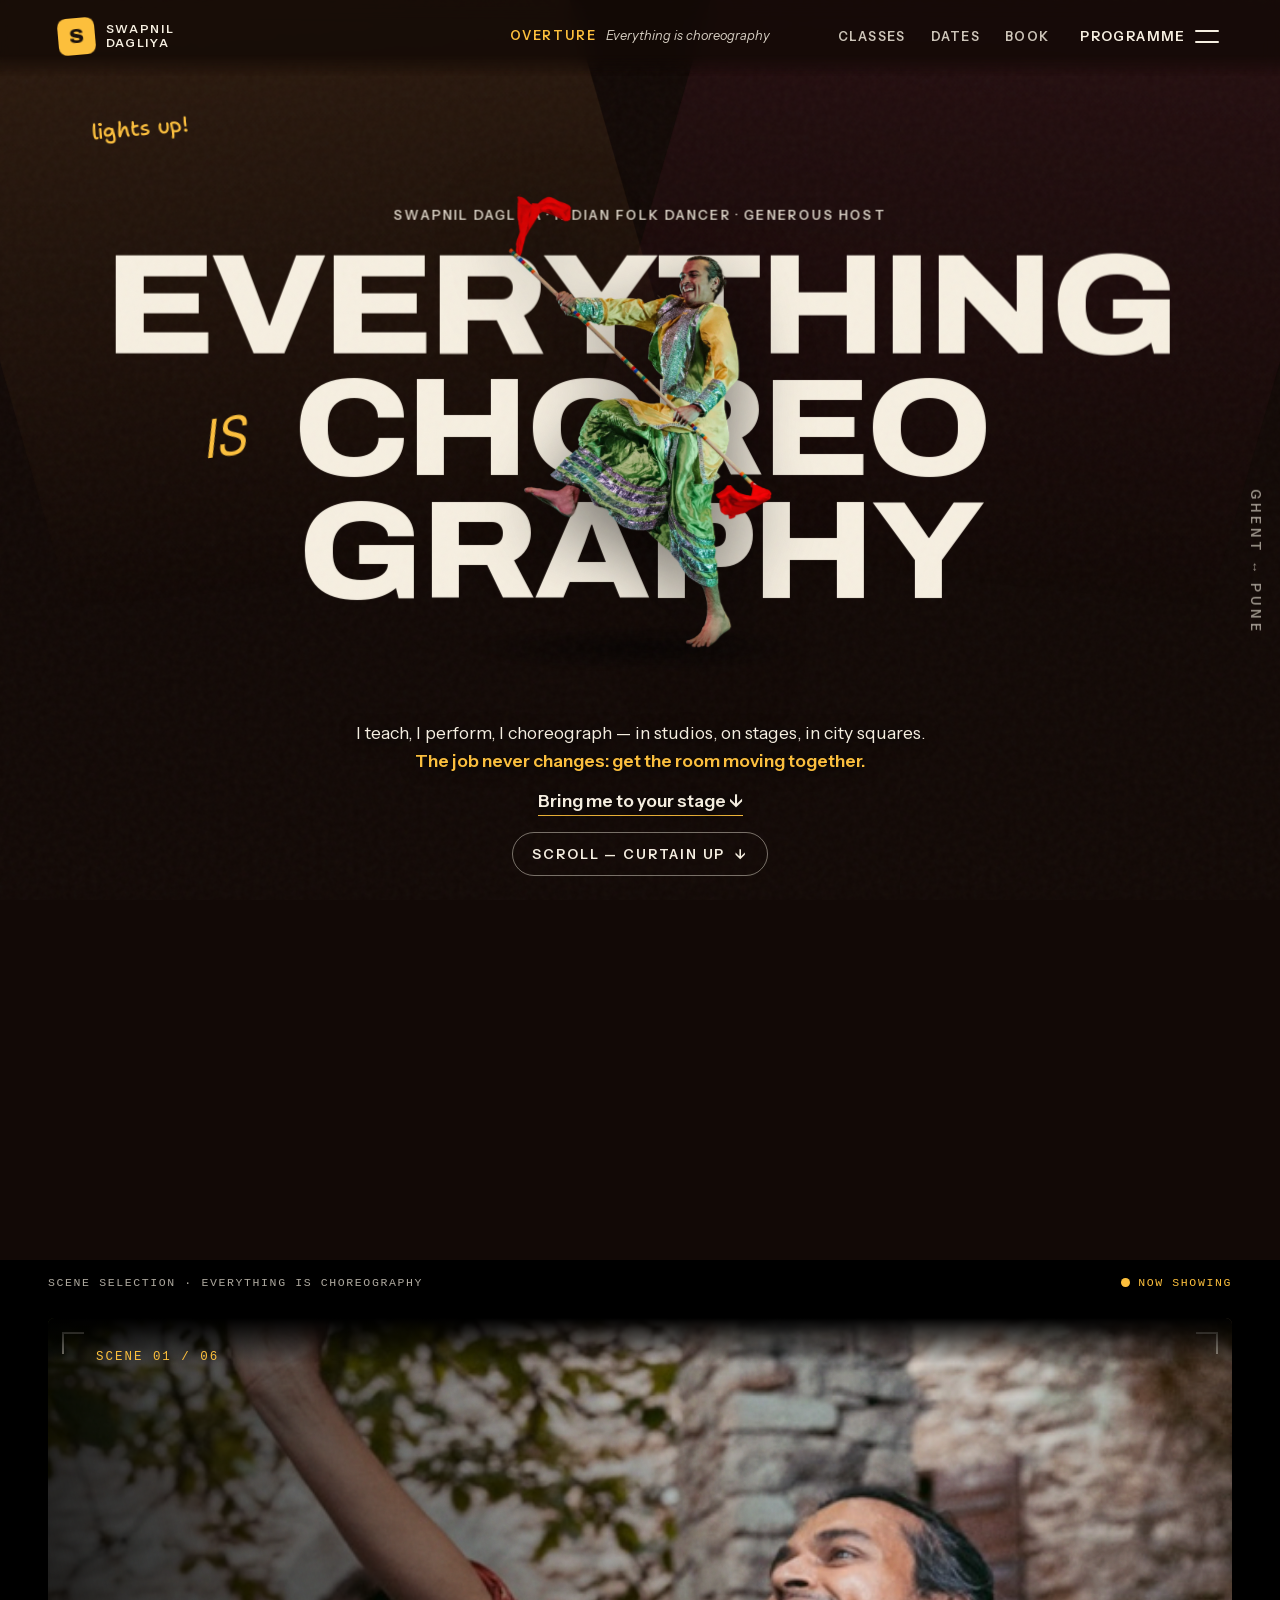
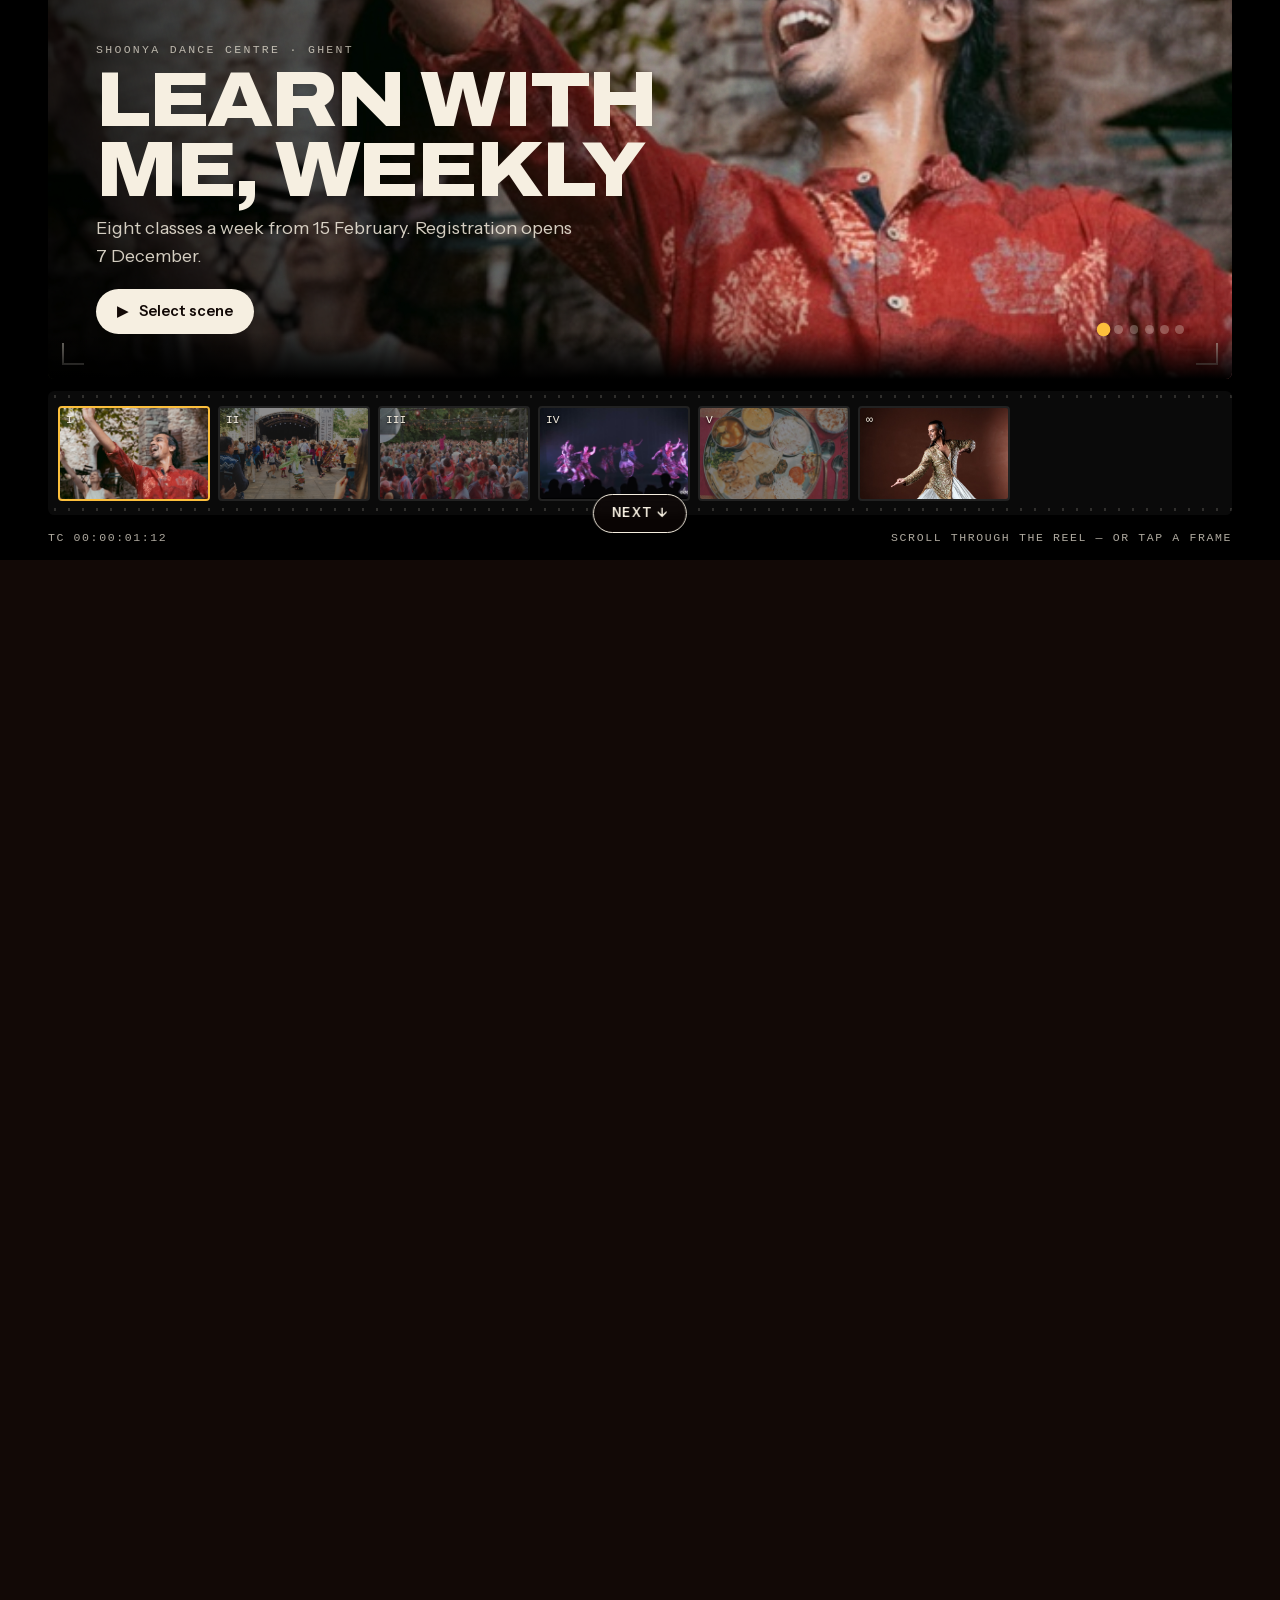
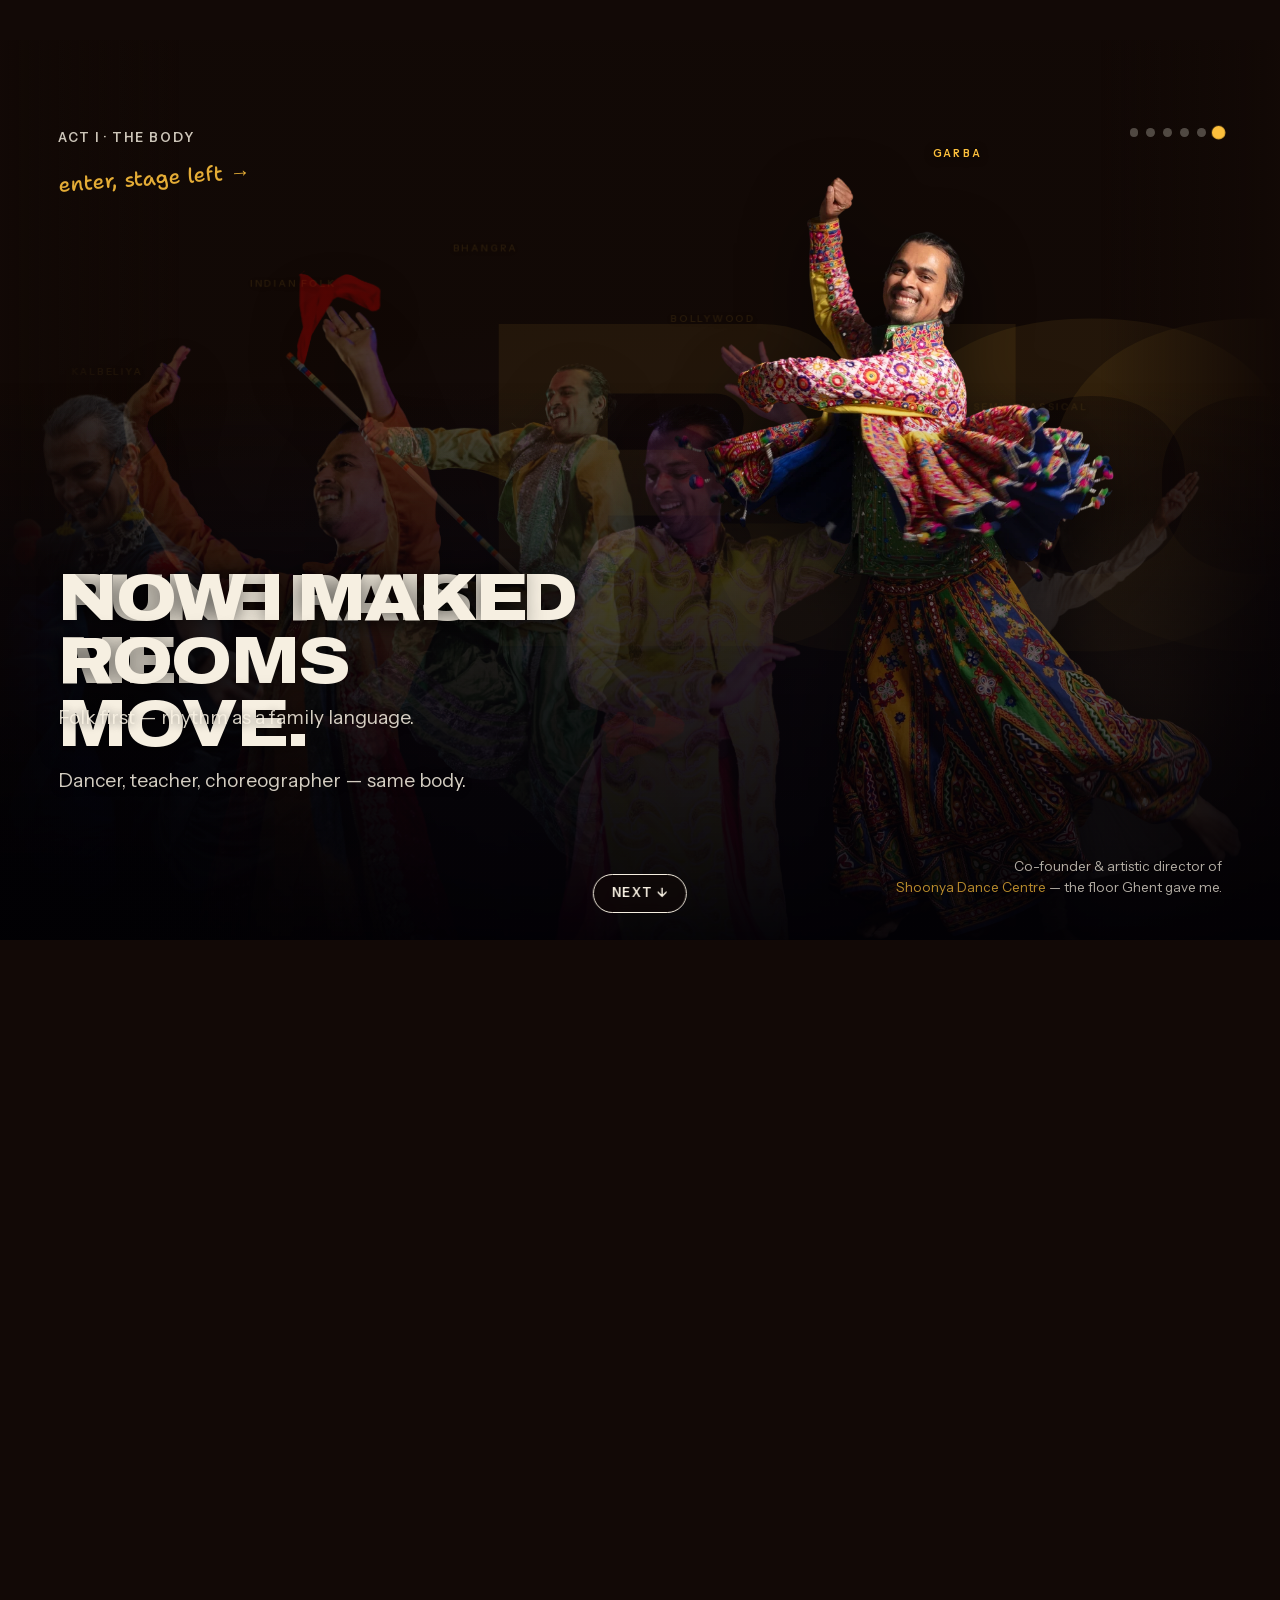
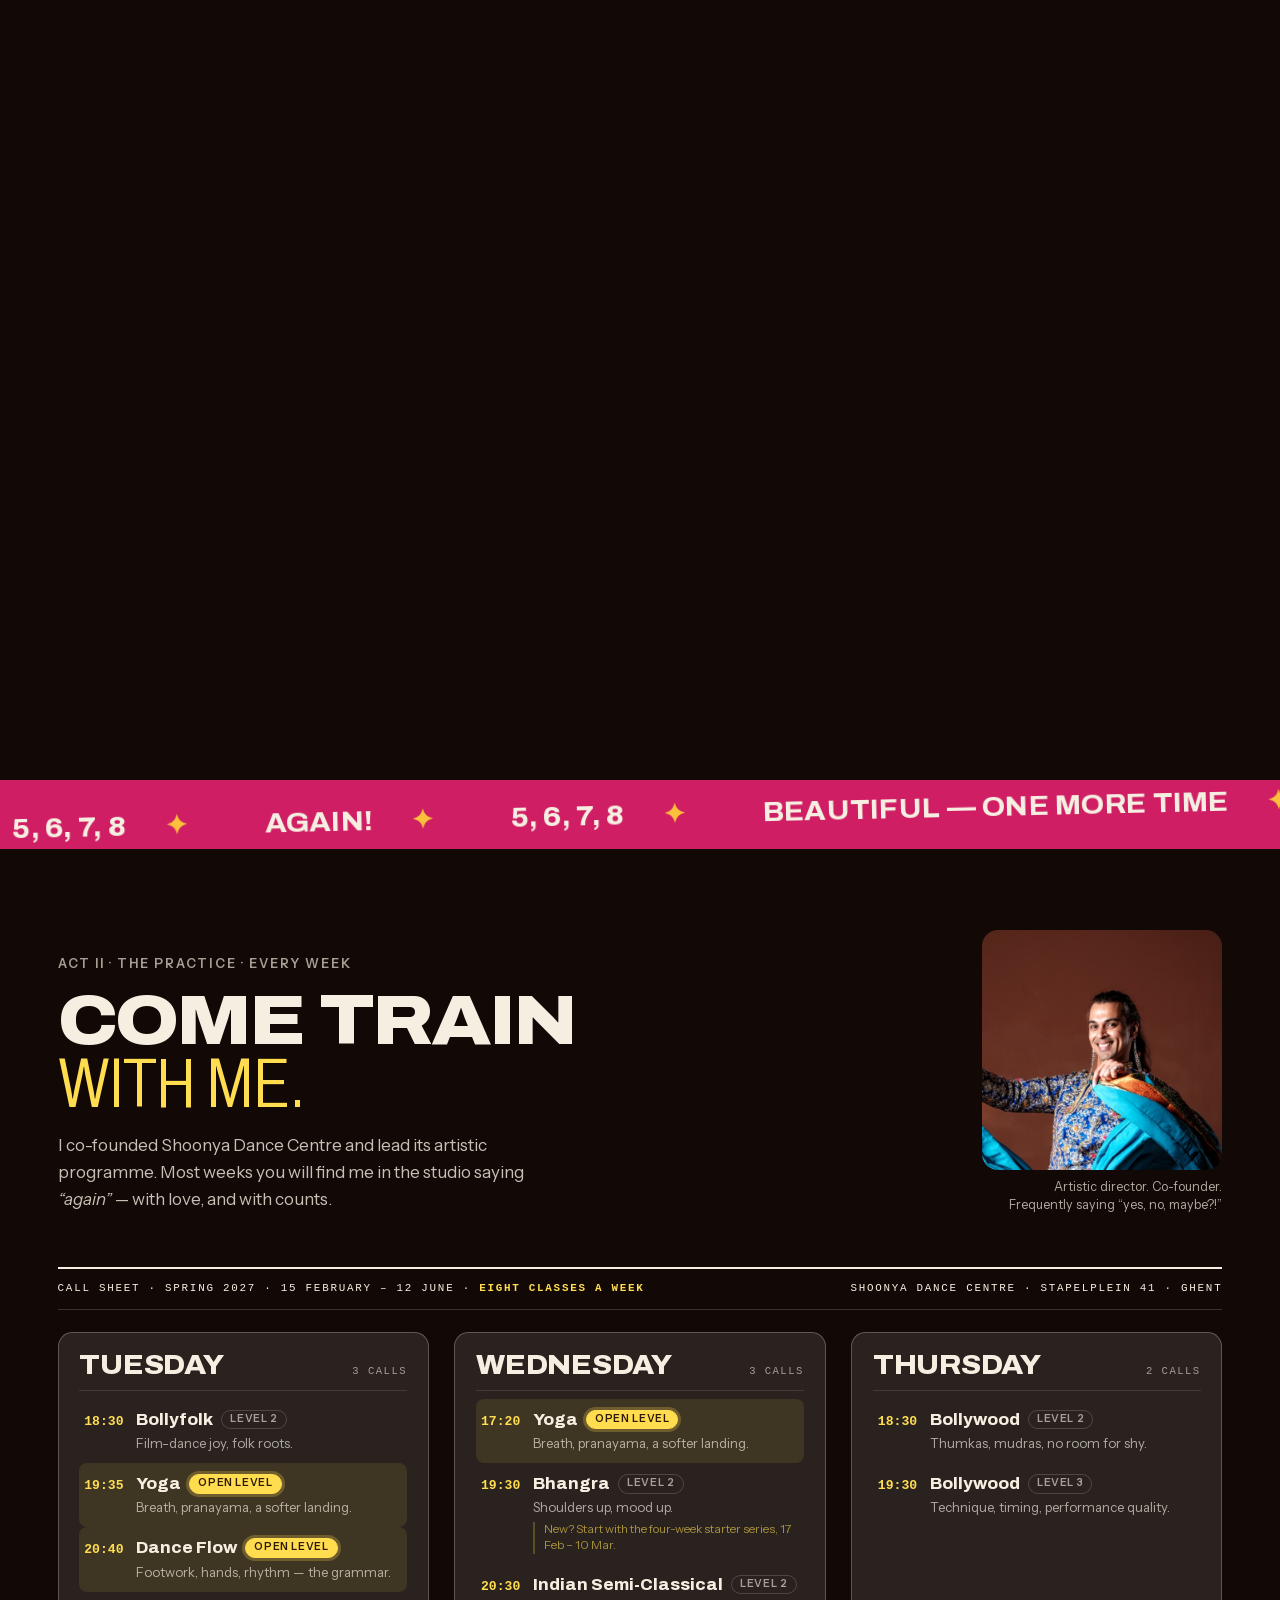
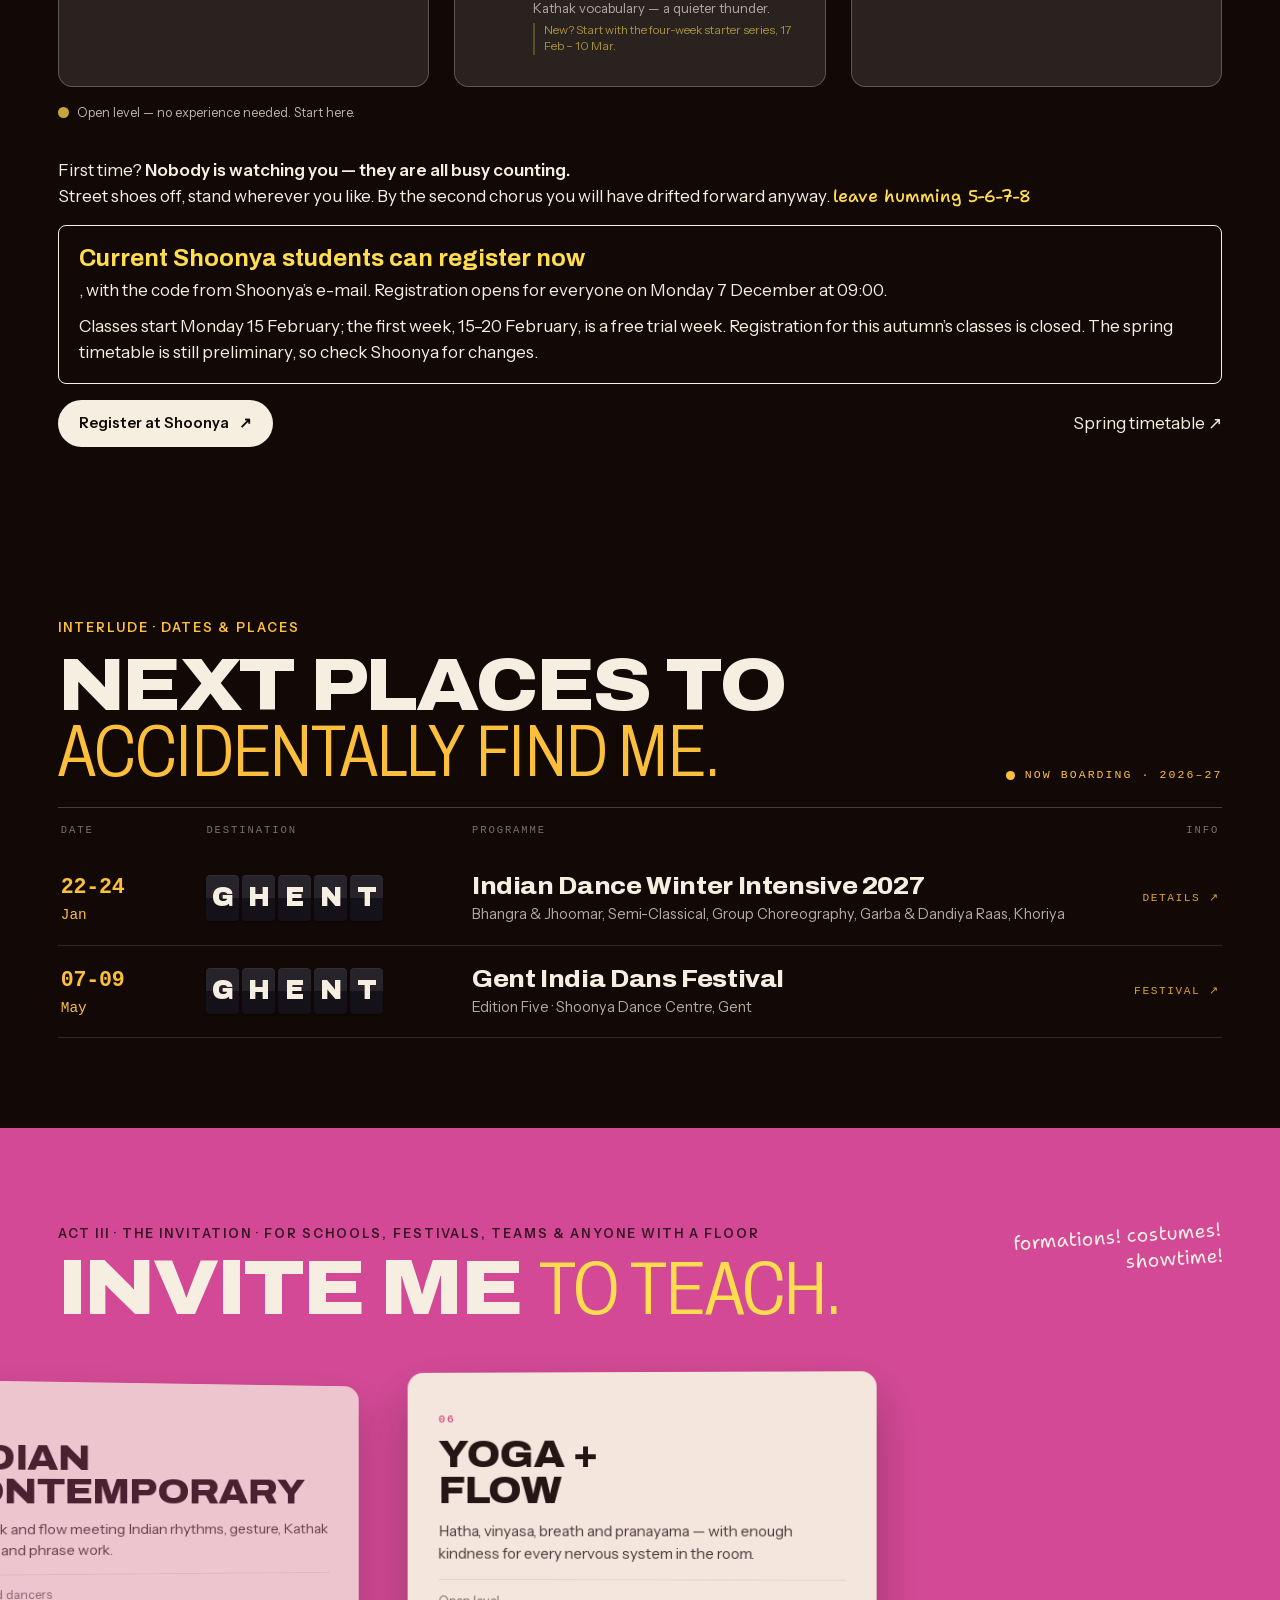
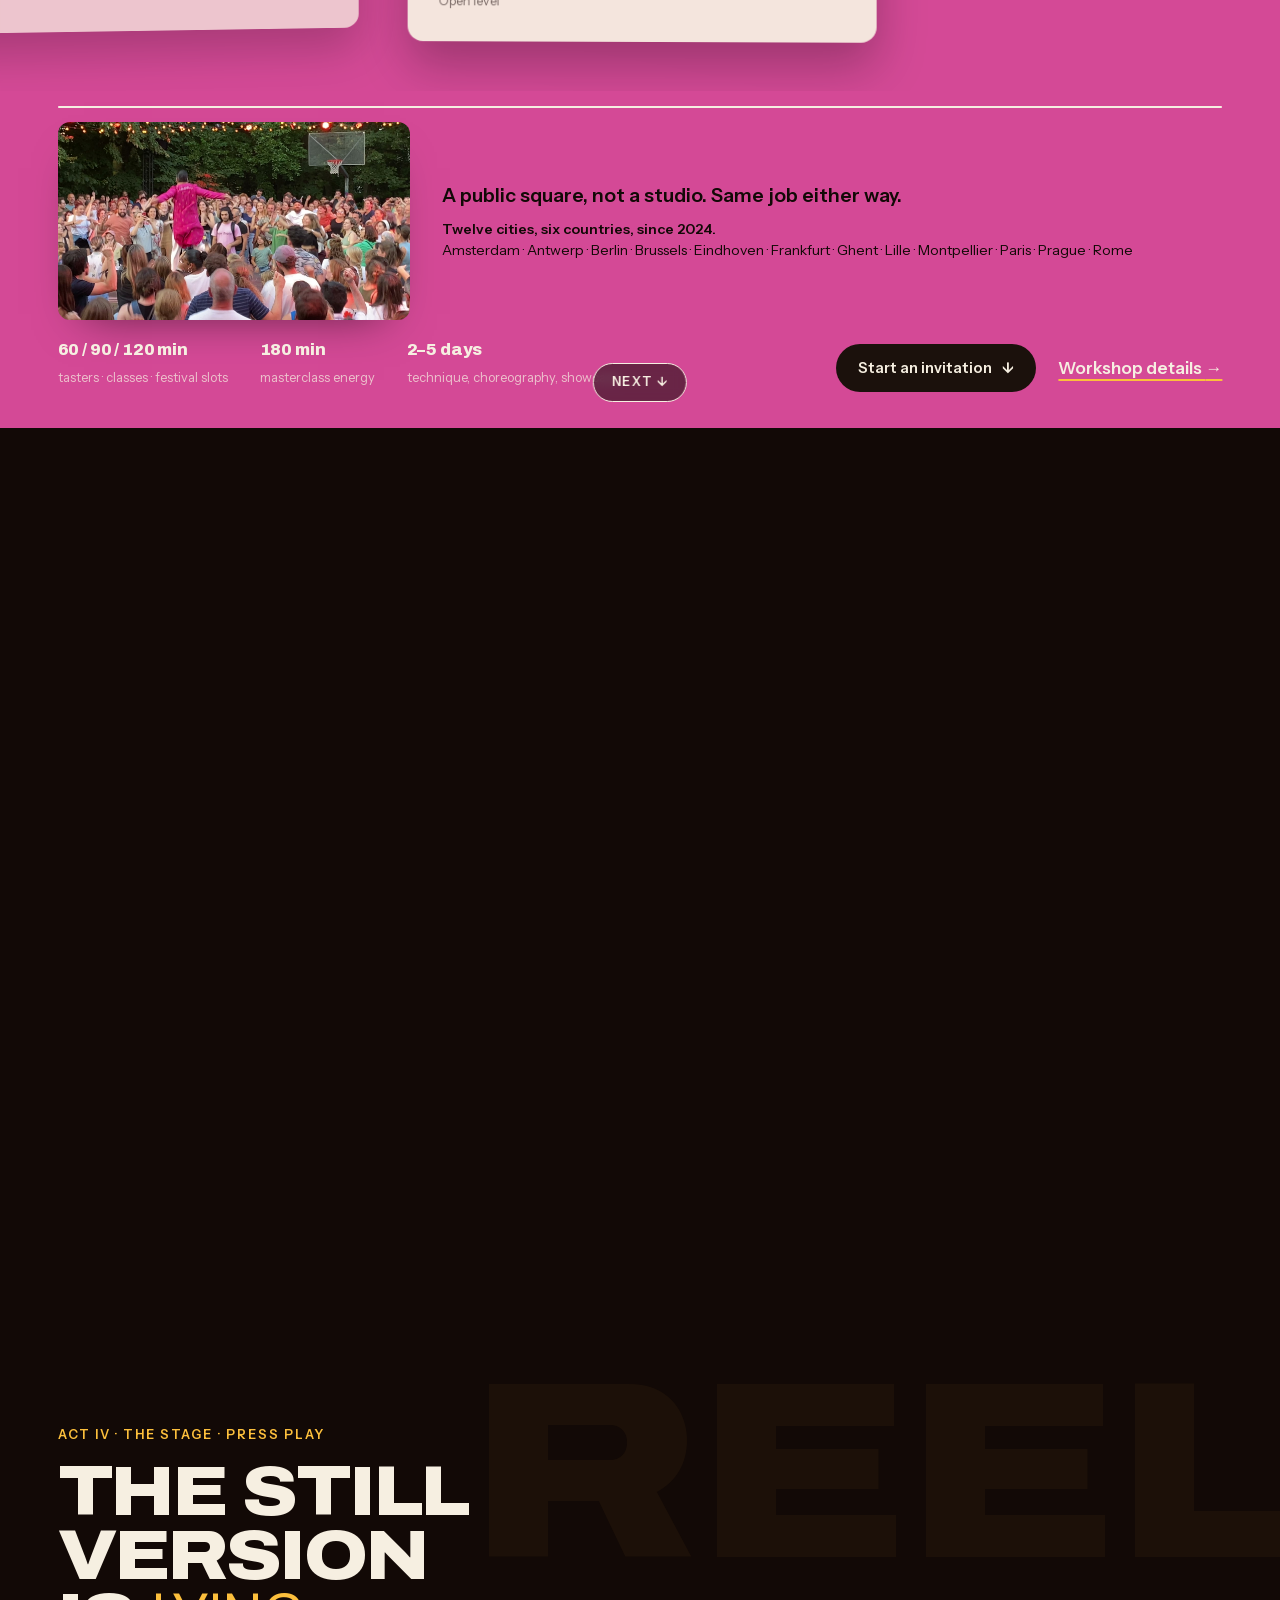
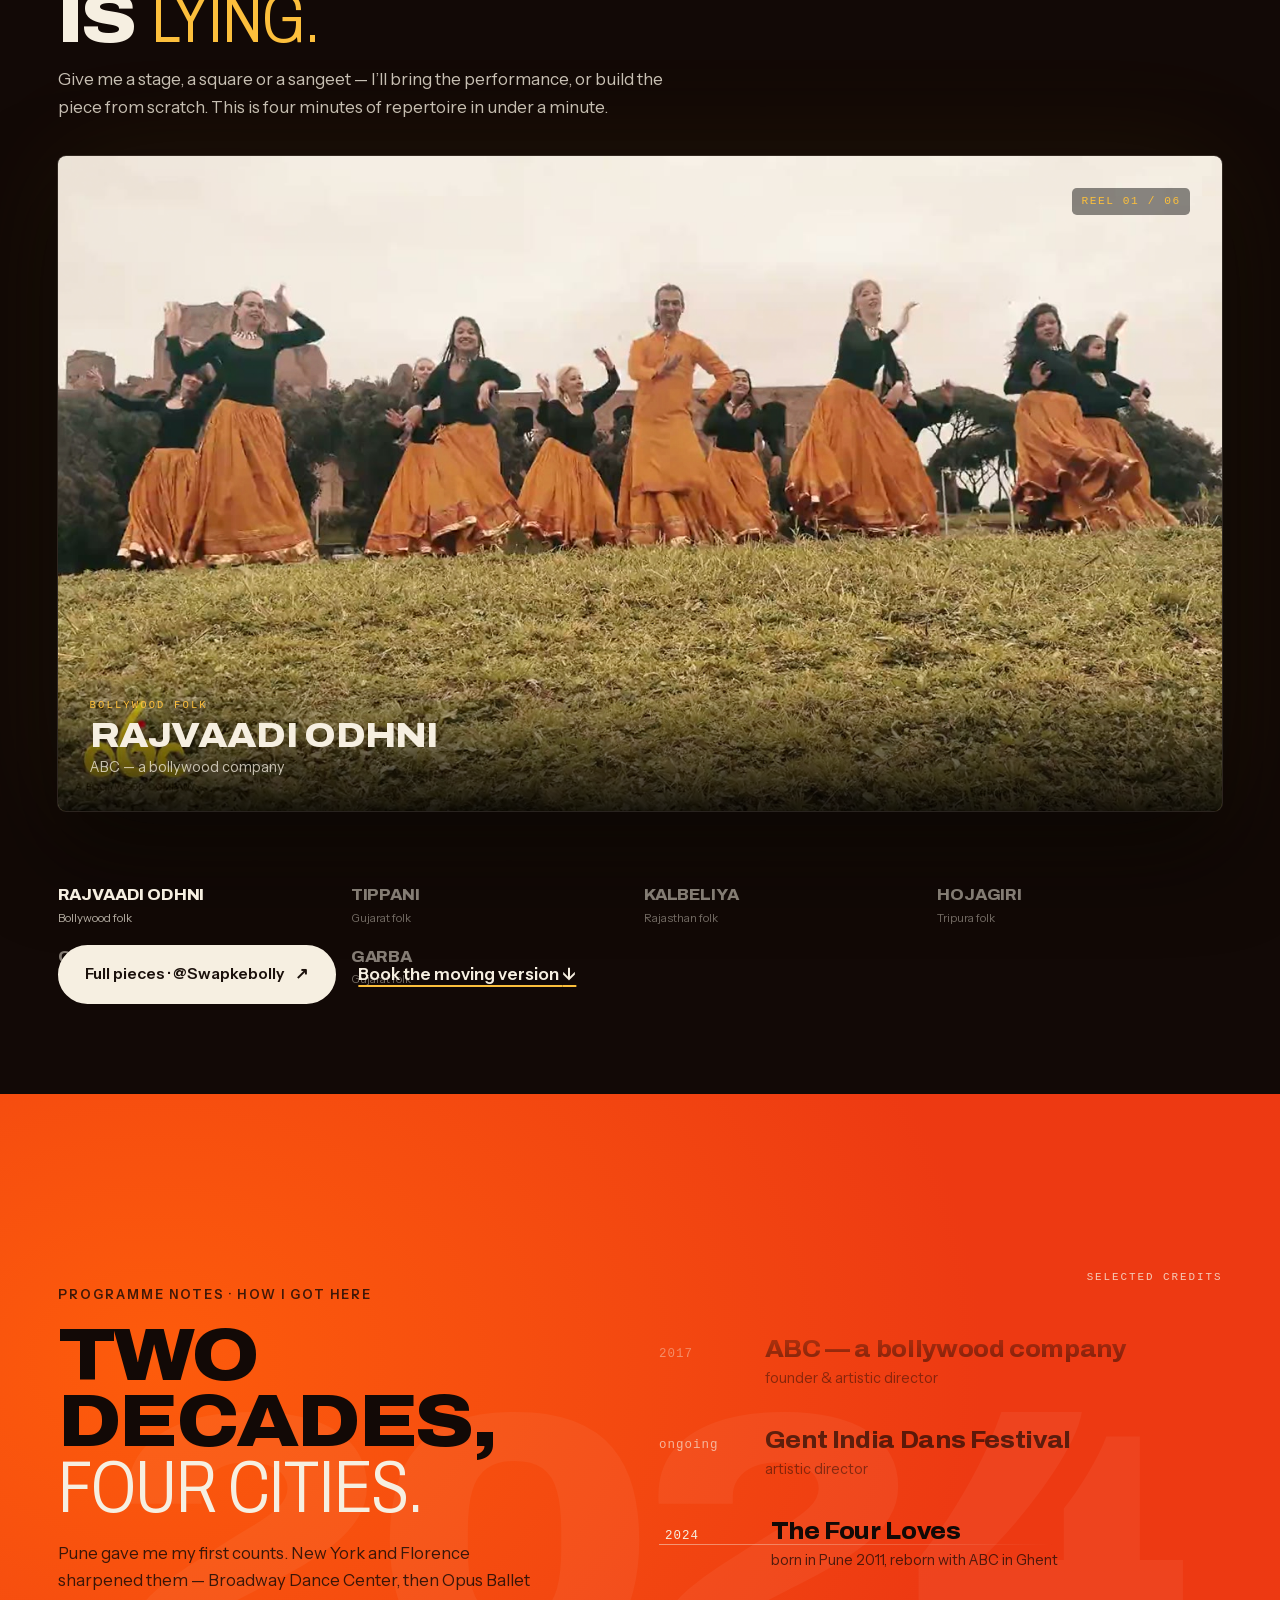
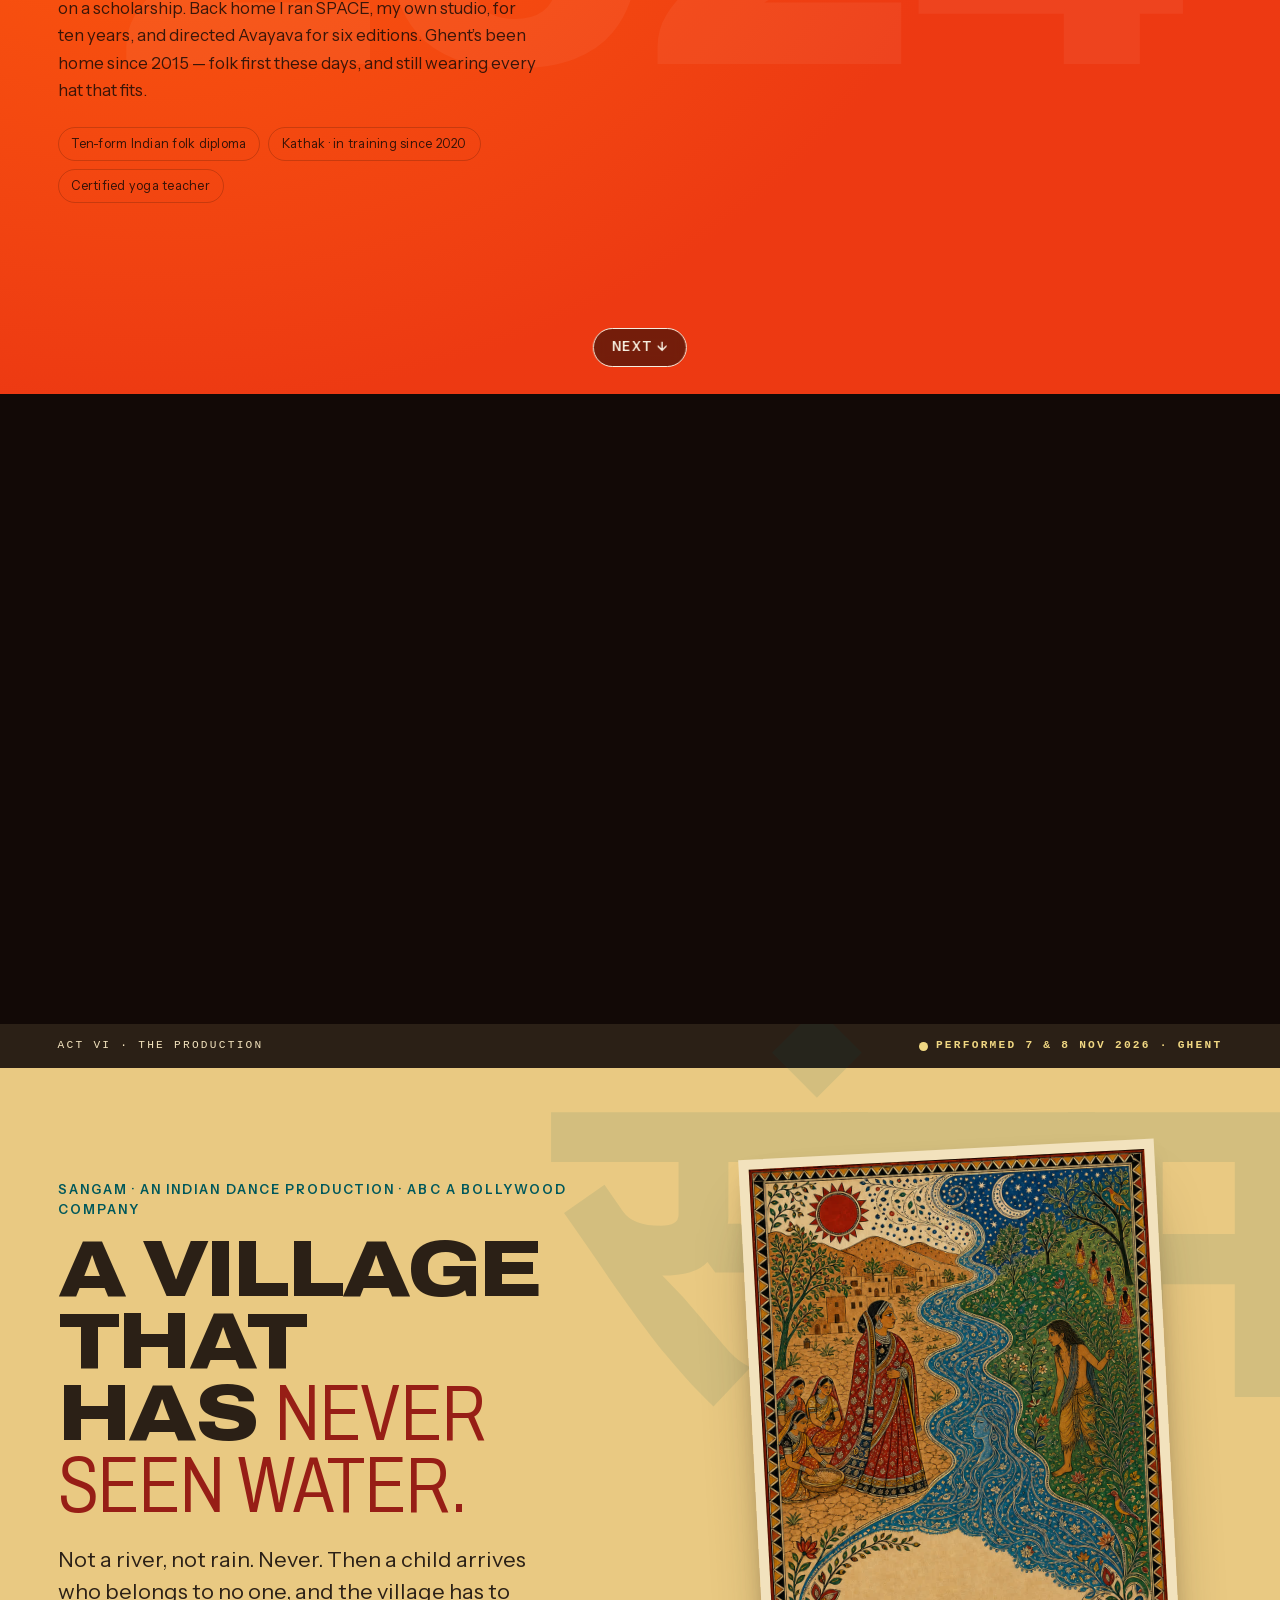
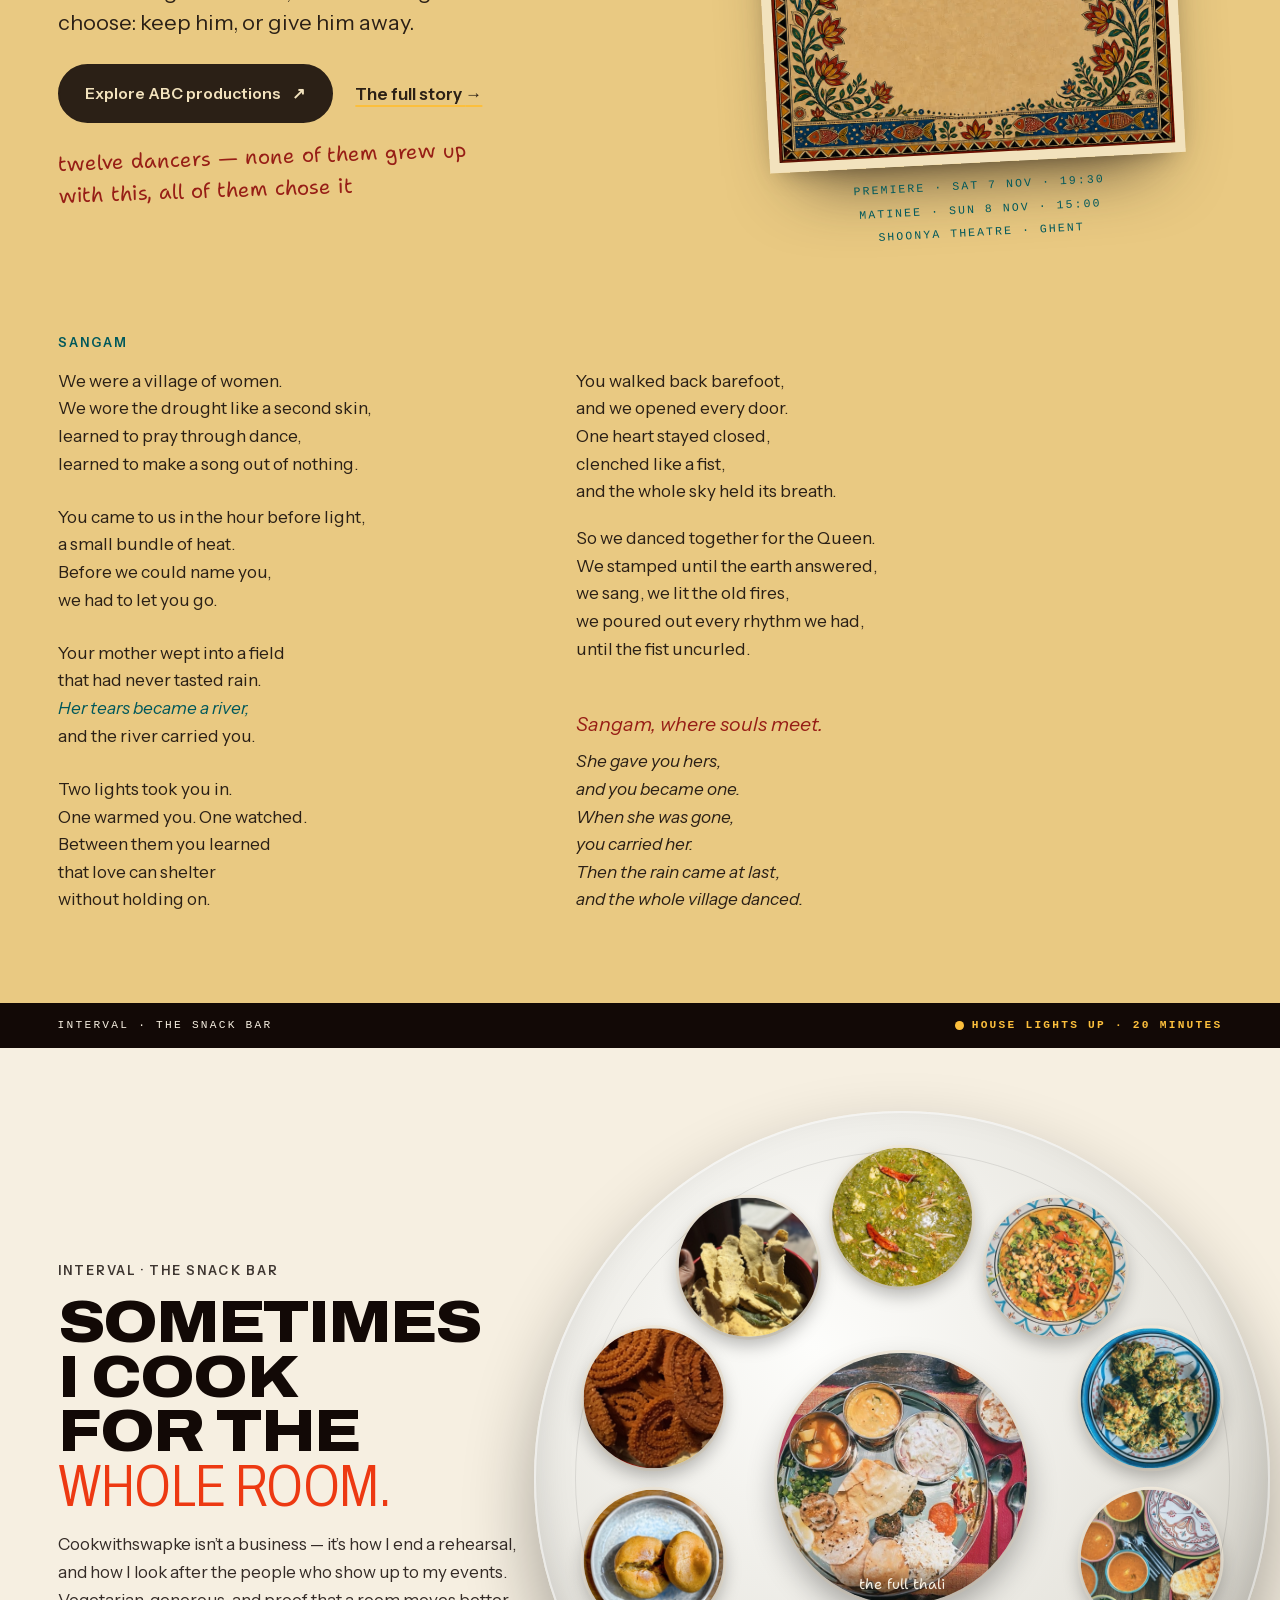
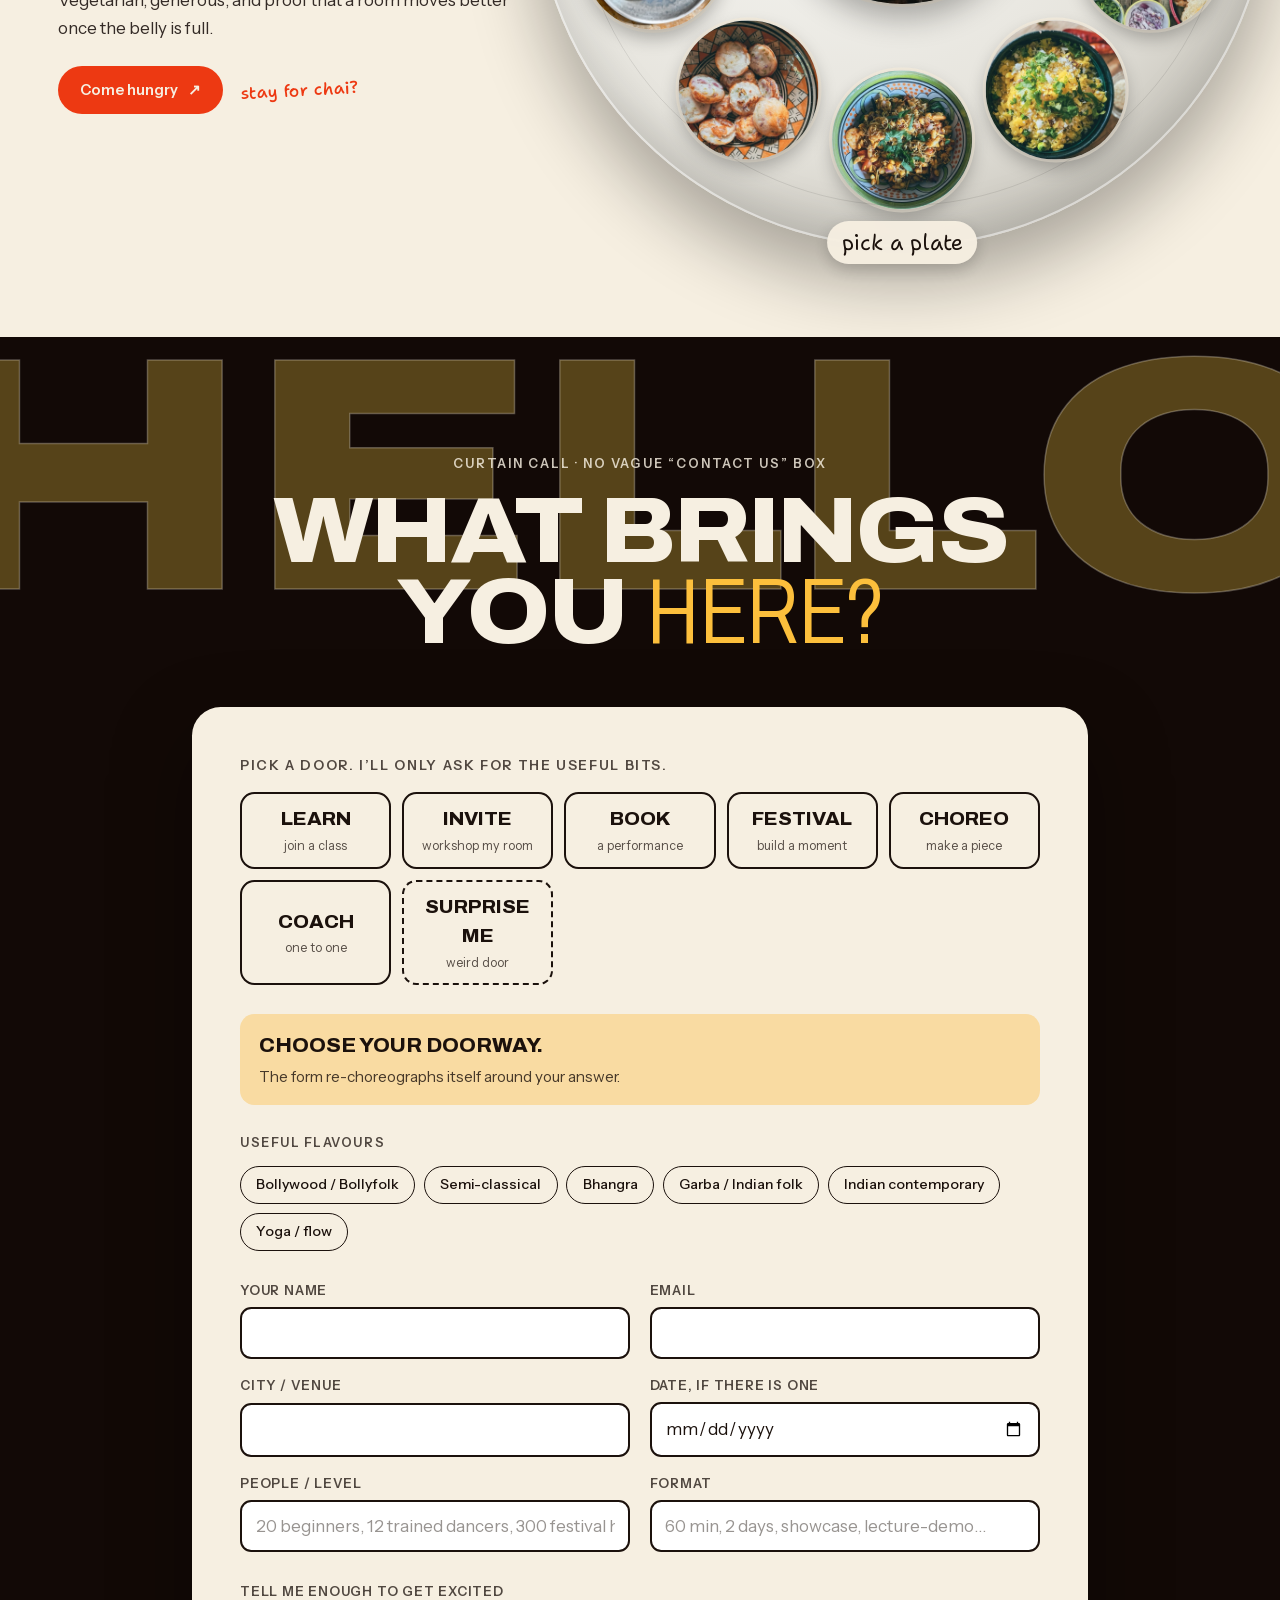
==== commit 56eacb1d: "Header: Classes · Dates · Book quick links; fix cream-on-cream header - Visible links to #classes, #" ====
--- a/index.html
+++ b/index.html
@@ -48,7 +48,7 @@
       document.body && document.body.classList.add("is-loaded", "is-settled");
     }, 4000);
   </script>
-  <link rel="stylesheet" href="styles.css?v=20261120-pace">
+  <link rel="stylesheet" href="styles.css?v=20261120-nav">
   <script type="application/ld+json">
     {
       "@context": "https://schema.org",
@@ -101,9 +101,14 @@
       <span class="brand__name">Swapnil<br>Dagliya</span>
     </a>
     <p class="topbar__context"><span id="topbarAct">Overture</span><em id="topbarContext">Everything is choreography</em></p>
-    <button class="menu-button" id="menuButton" type="button" aria-expanded="false" aria-controls="menu">
-      <span>Programme</span><i aria-hidden="true"></i>
-    </button>
+    <div class="topbar__end">
+      <nav class="topbar__quick" aria-label="Quick links">
+        <a href="#classes">Classes</a><a href="#live">Dates</a><a href="#stage">Book</a>
+      </nav>
+      <button class="menu-button" id="menuButton" type="button" aria-expanded="false" aria-controls="menu">
+        <span>Programme</span><i aria-hidden="true"></i>
+      </button>
+    </div>
   </header>
 
   <nav class="menu" id="menu" aria-label="Primary navigation" aria-hidden="true">
--- a/styles.css
+++ b/styles.css
@@ -80,10 +80,10 @@
 body[data-act="programme"] { --house: oklch(0.19 0.045 300); color: var(--cream); }
 body[data-act="body"]      { --house: var(--indigo-deep); color: var(--cream); }
 body[data-act="notes"]     { --house: oklch(0.17 0.045 300); color: var(--cream); }
-body[data-act="classes"]   { --house: var(--cream); color: var(--ink); }
+body[data-act="classes"]   { --house: var(--ink-deep); color: var(--cream); } /* dark section since the call-sheet redesign; cream house made the header cream-on-cream (20 Nov 2026) */
 body[data-act="workshops"] { --house: var(--marigold); color: var(--ink); }
 body[data-act="stage"]     { --house: oklch(0.14 0.015 45); color: var(--cream); }
-body[data-act="live"]      { --house: var(--cream); color: var(--ink); }
+body[data-act="live"]      { --house: var(--ink-deep); color: var(--cream); } /* dark board — see classes */
 body[data-act="table"]     { --house: var(--blush); color: var(--ink); }
 body[data-act="hello"]     { --house: var(--rani-deep); color: var(--cream); }
 
@@ -150,8 +150,6 @@
 
 :focus-visible { outline: 3px solid var(--marigold); outline-offset: 3px; border-radius: 2px; }
 body[data-act="workshops"] :focus-visible,
-body[data-act="classes"] :focus-visible,
-body[data-act="live"] :focus-visible,
 body[data-act="table"] :focus-visible { outline-color: var(--ink); }
 
 .grain {
@@ -1780,3 +1778,22 @@
 .scene-skip:hover, .scene-skip:focus-visible { background: var(--cream, #f5ead8); color: var(--ink-deep, #16100d); }
 @media (max-width: 760px) { .scene-skip { left: var(--page, 1.25rem); translate: none; bottom: 1.6rem; } }
 @media (prefers-reduced-motion: reduce) { .scene-skip { display: none; } }
+
+/* ---------- Header quick links: Classes · Dates · Book (20 Nov 2026, critique heuristic 6) ---------- */
+.topbar__end { grid-column: -2 / -1; justify-self: end; display: inline-flex; align-items: center; gap: clamp(0.6rem, 2vw, 1.6rem); }
+.topbar__end .menu-button { justify-self: auto; }
+.topbar__quick { display: inline-flex; align-items: center; gap: clamp(0.4rem, 1.6vw, 1.3rem); }
+.topbar__quick a {
+  display: inline-flex; align-items: center; min-height: 44px; padding: 0 0.15rem;
+  font-weight: 600; font-size: 0.78rem; letter-spacing: 0.1em; text-transform: uppercase;
+  opacity: 0.82; text-decoration: none; text-underline-offset: 0.35em;
+}
+.topbar__quick a:hover, .topbar__quick a:focus-visible { opacity: 1; text-decoration: underline; }
+body.menu-open .topbar__quick { visibility: hidden; }
+@media (max-width: 1100px) and (min-width: 901px) { .topbar__context { display: none; } }
+@media (max-width: 600px) {
+  .topbar__end .menu-button > span { position: absolute; width: 1px; height: 1px; overflow: hidden; clip: rect(0 0 0 0); }
+  .topbar__quick { gap: 0.75rem; }
+  .topbar__quick a { font-size: 0.7rem; letter-spacing: 0.06em; }
+}
+@media (max-width: 430px) { .topbar .brand__name { display: none; } } /* the S mark carries the name on small phones; frees room for the quick links */
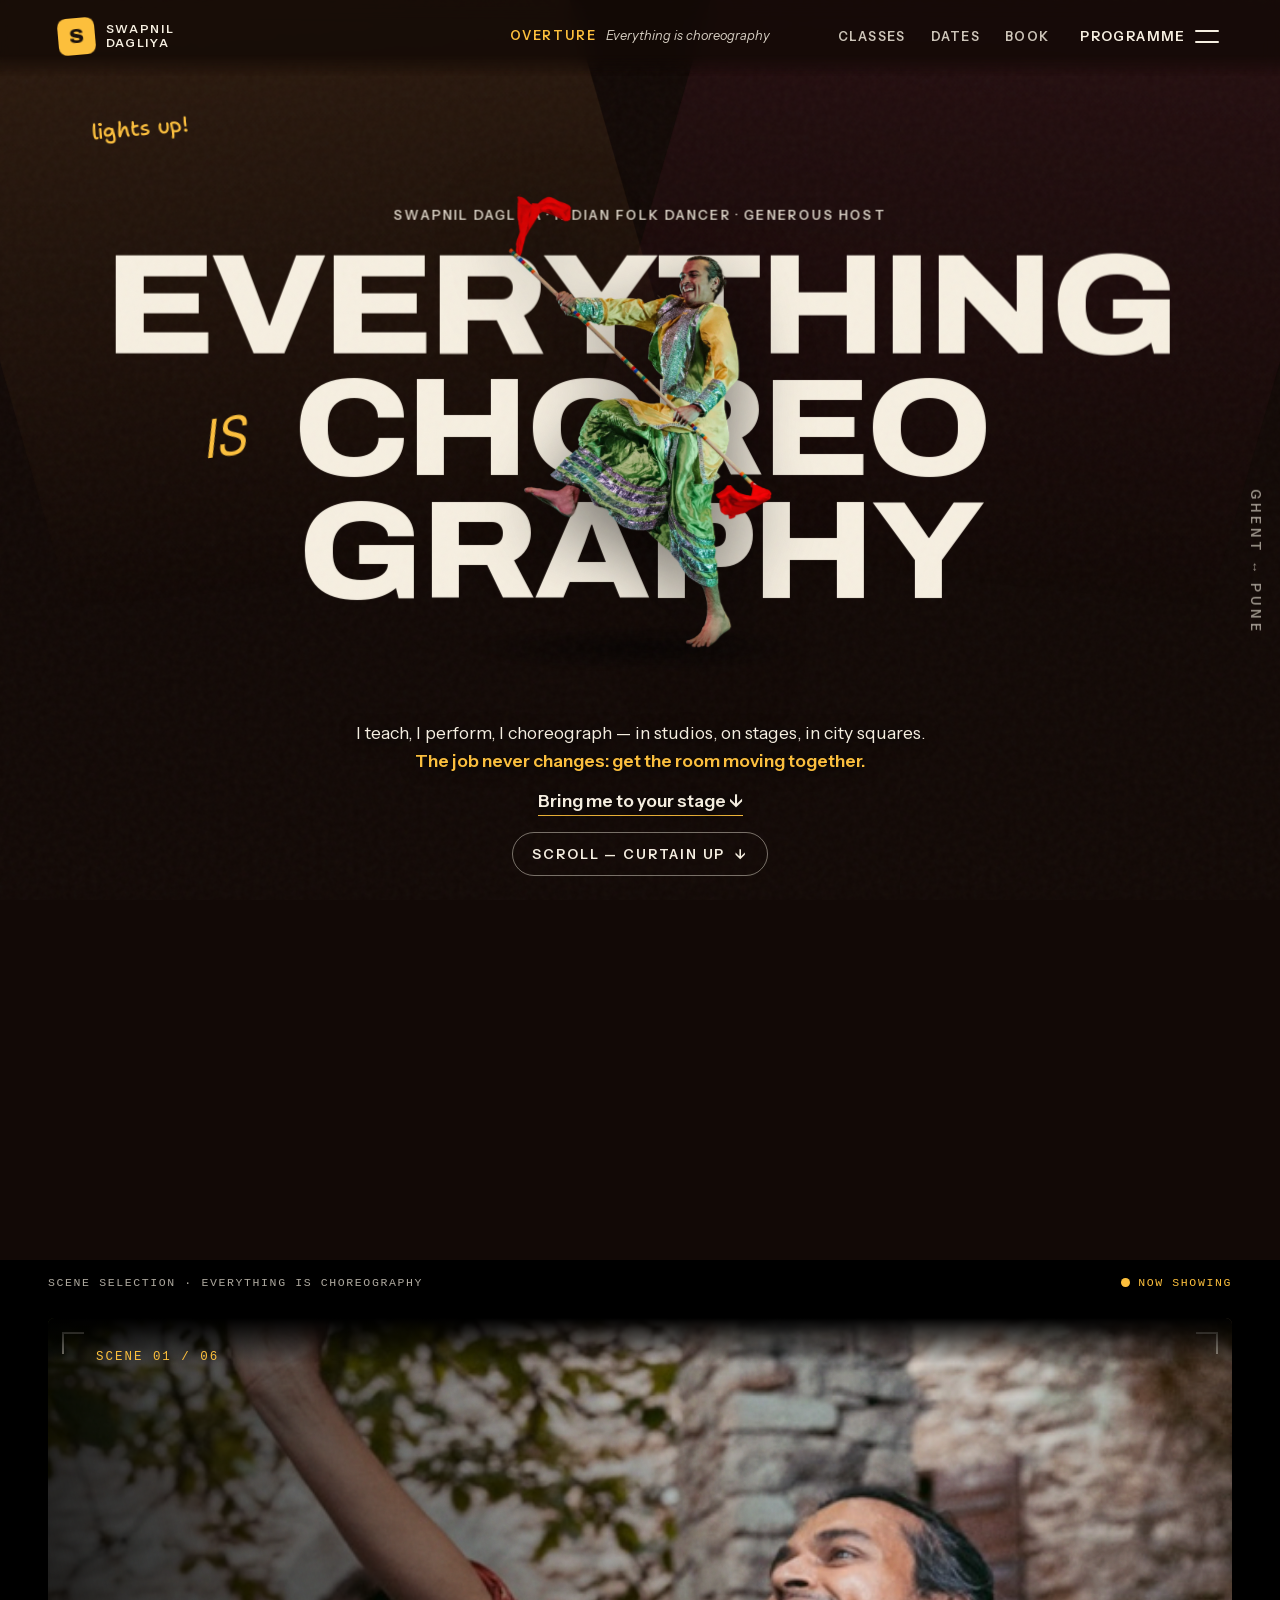
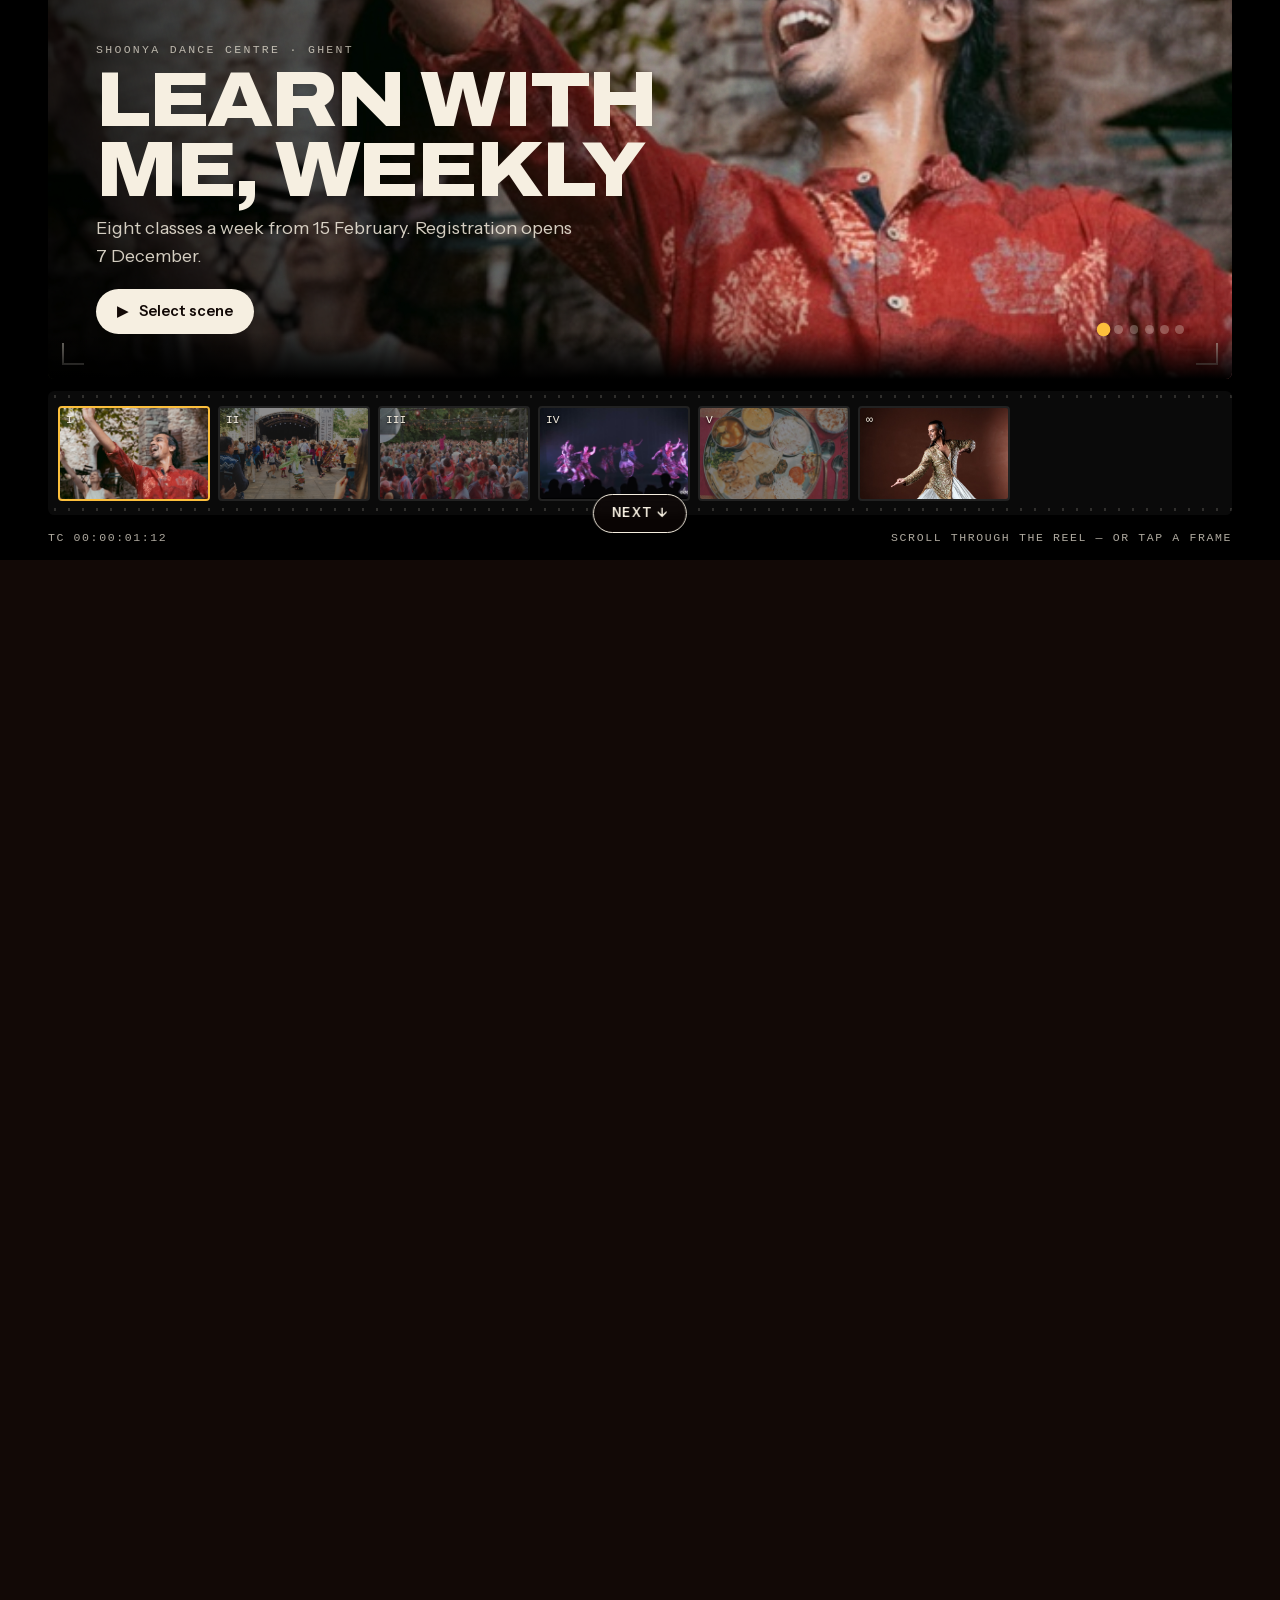
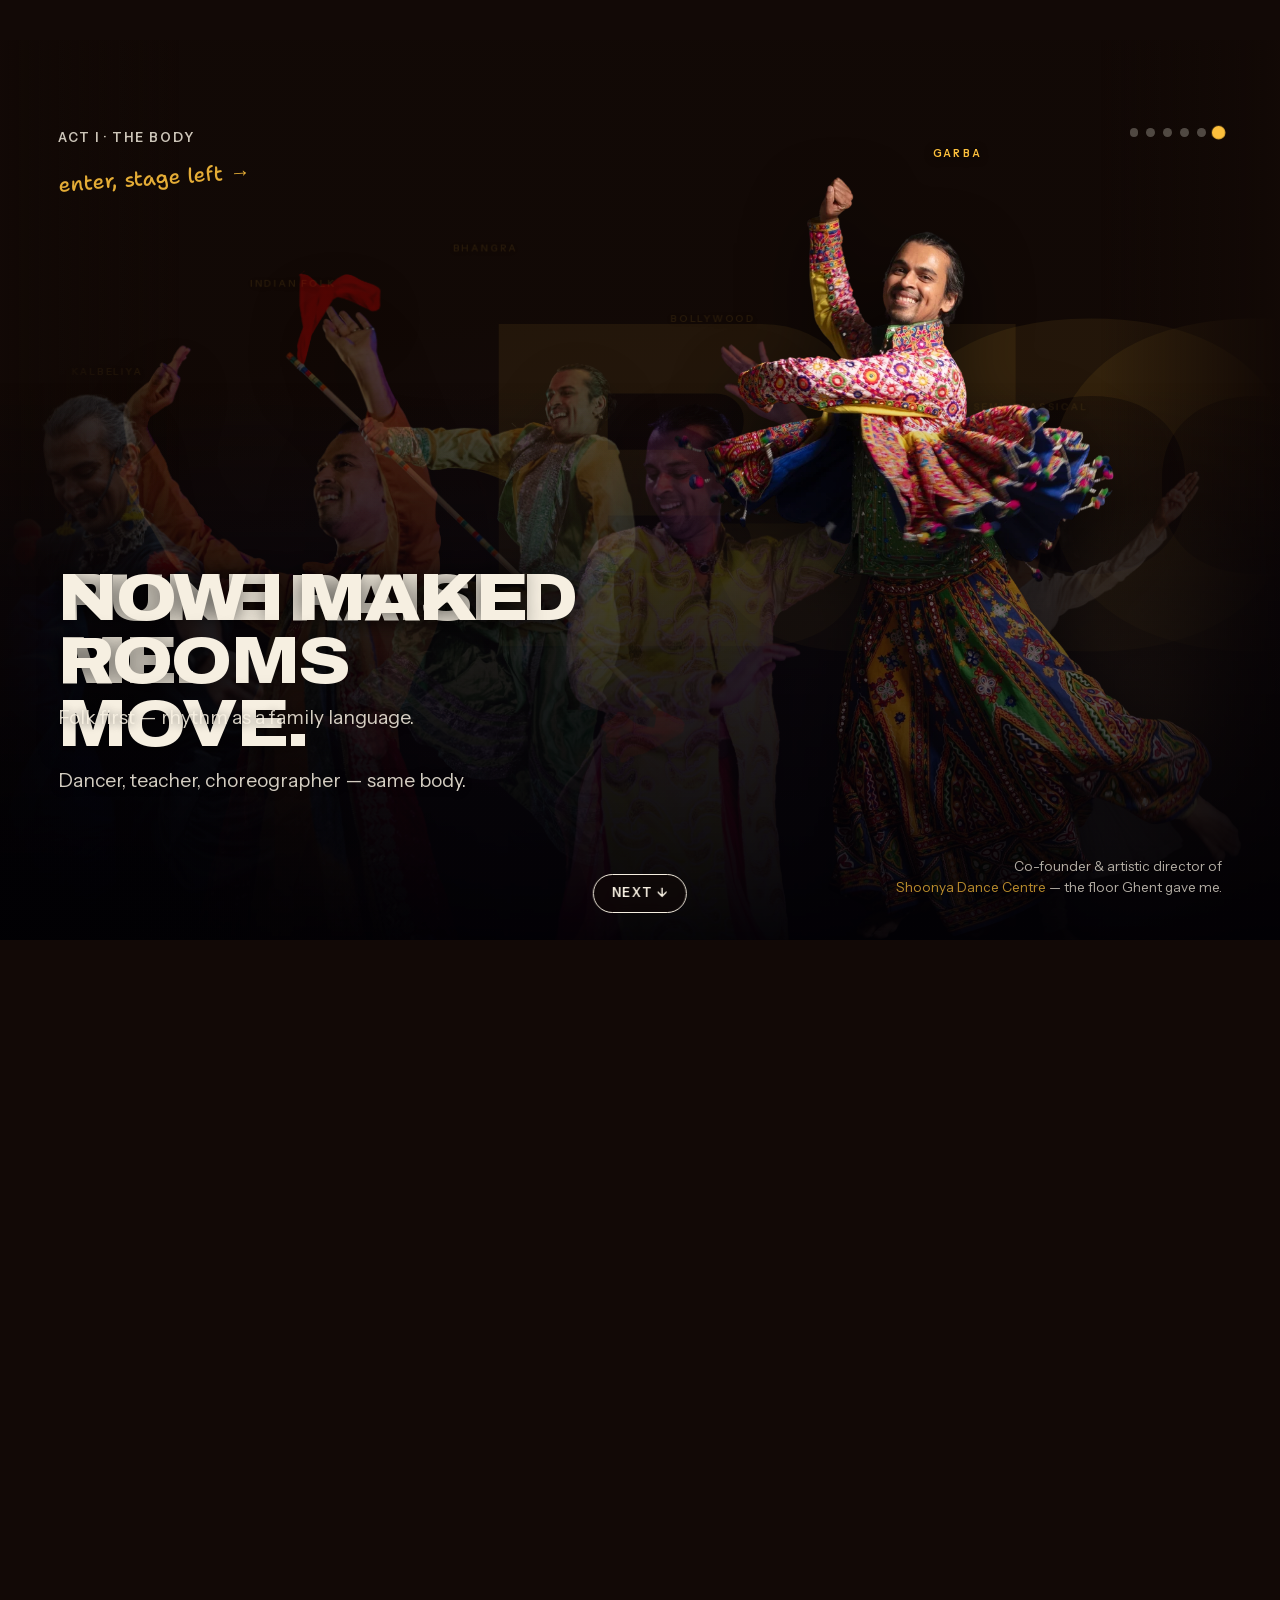
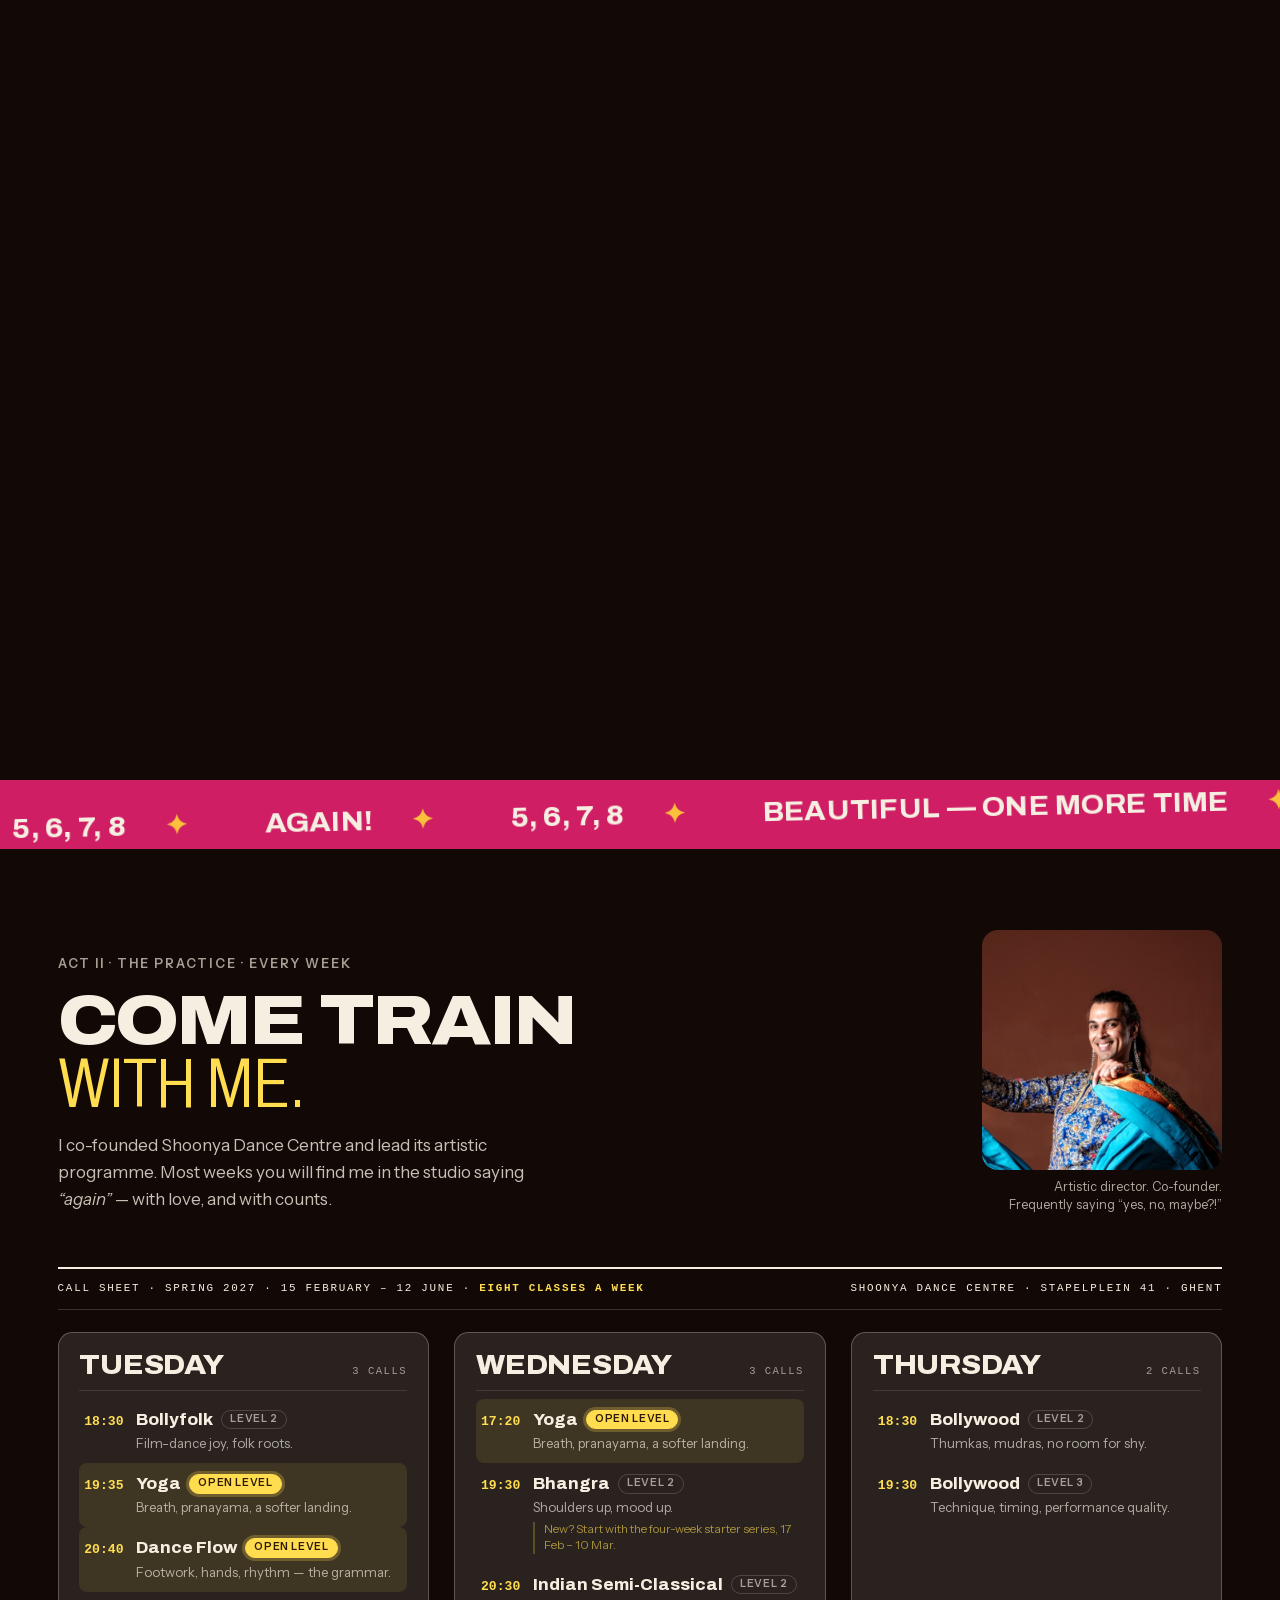
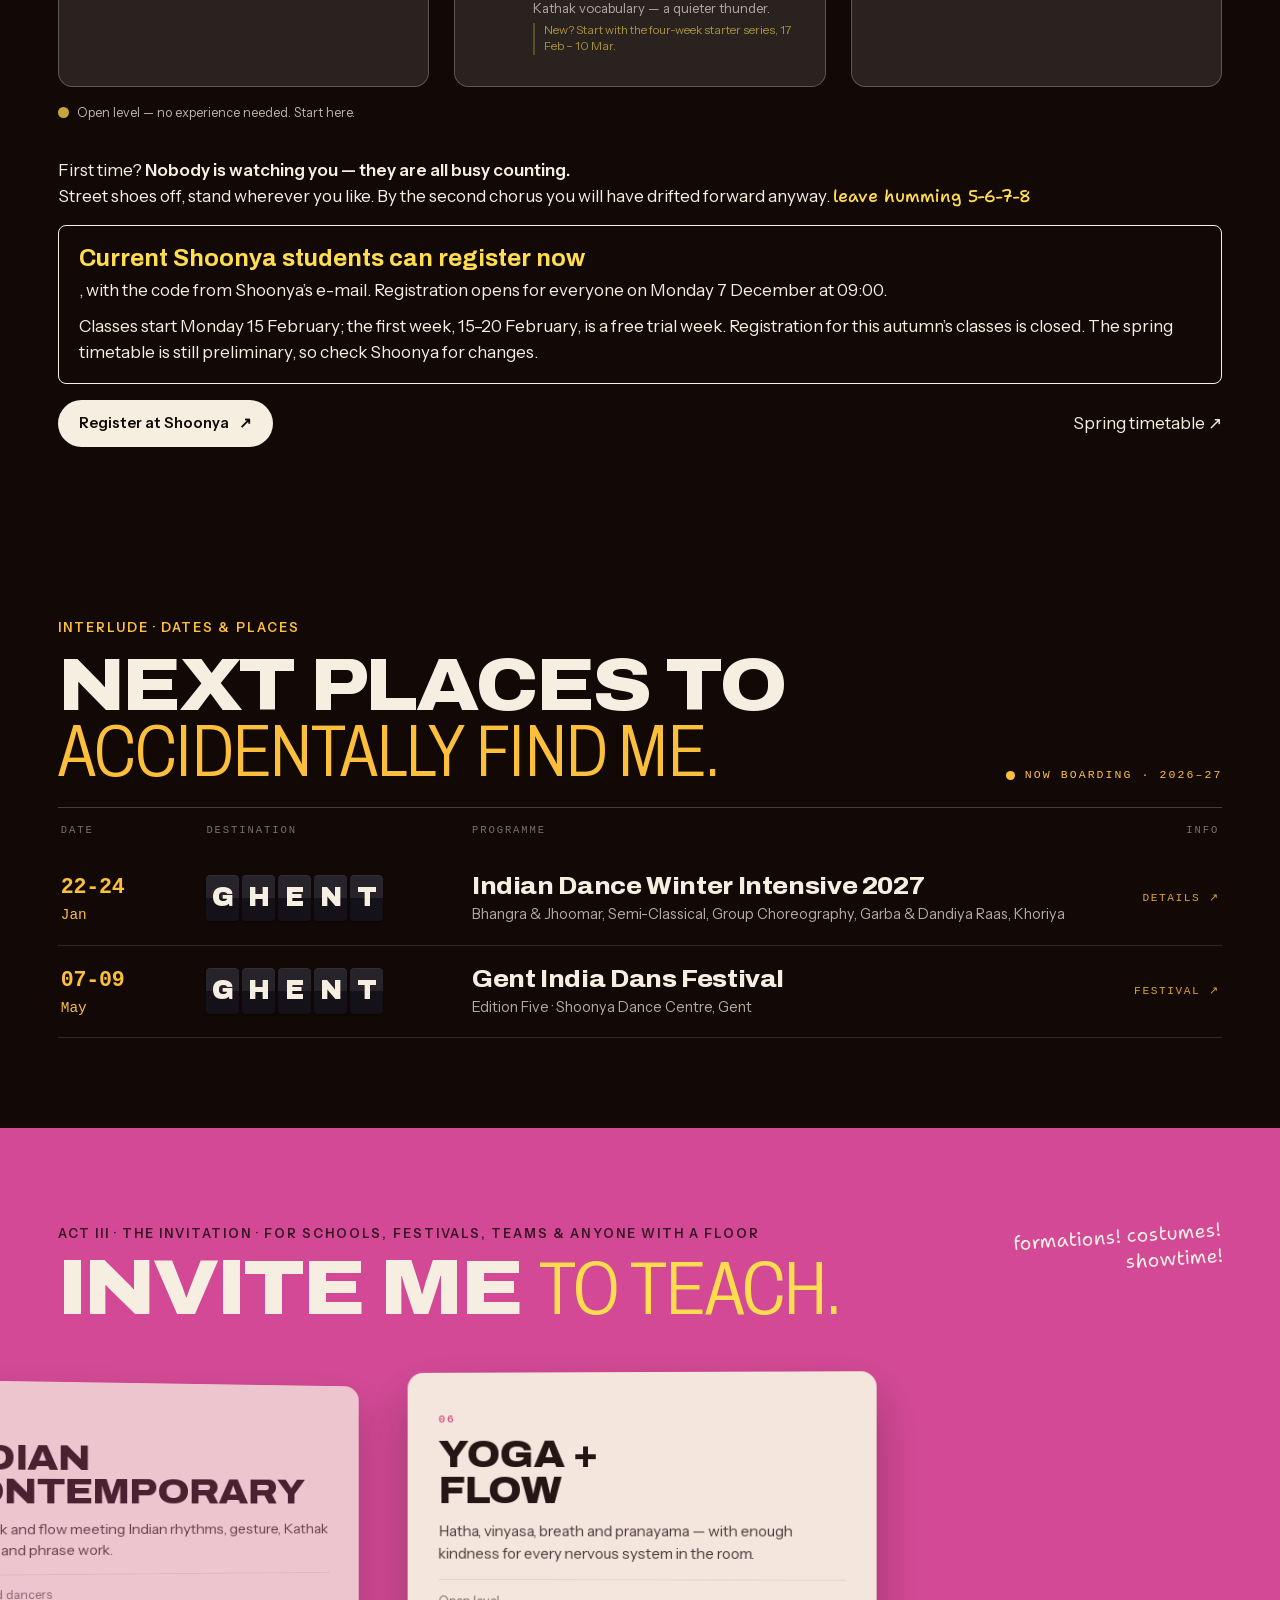
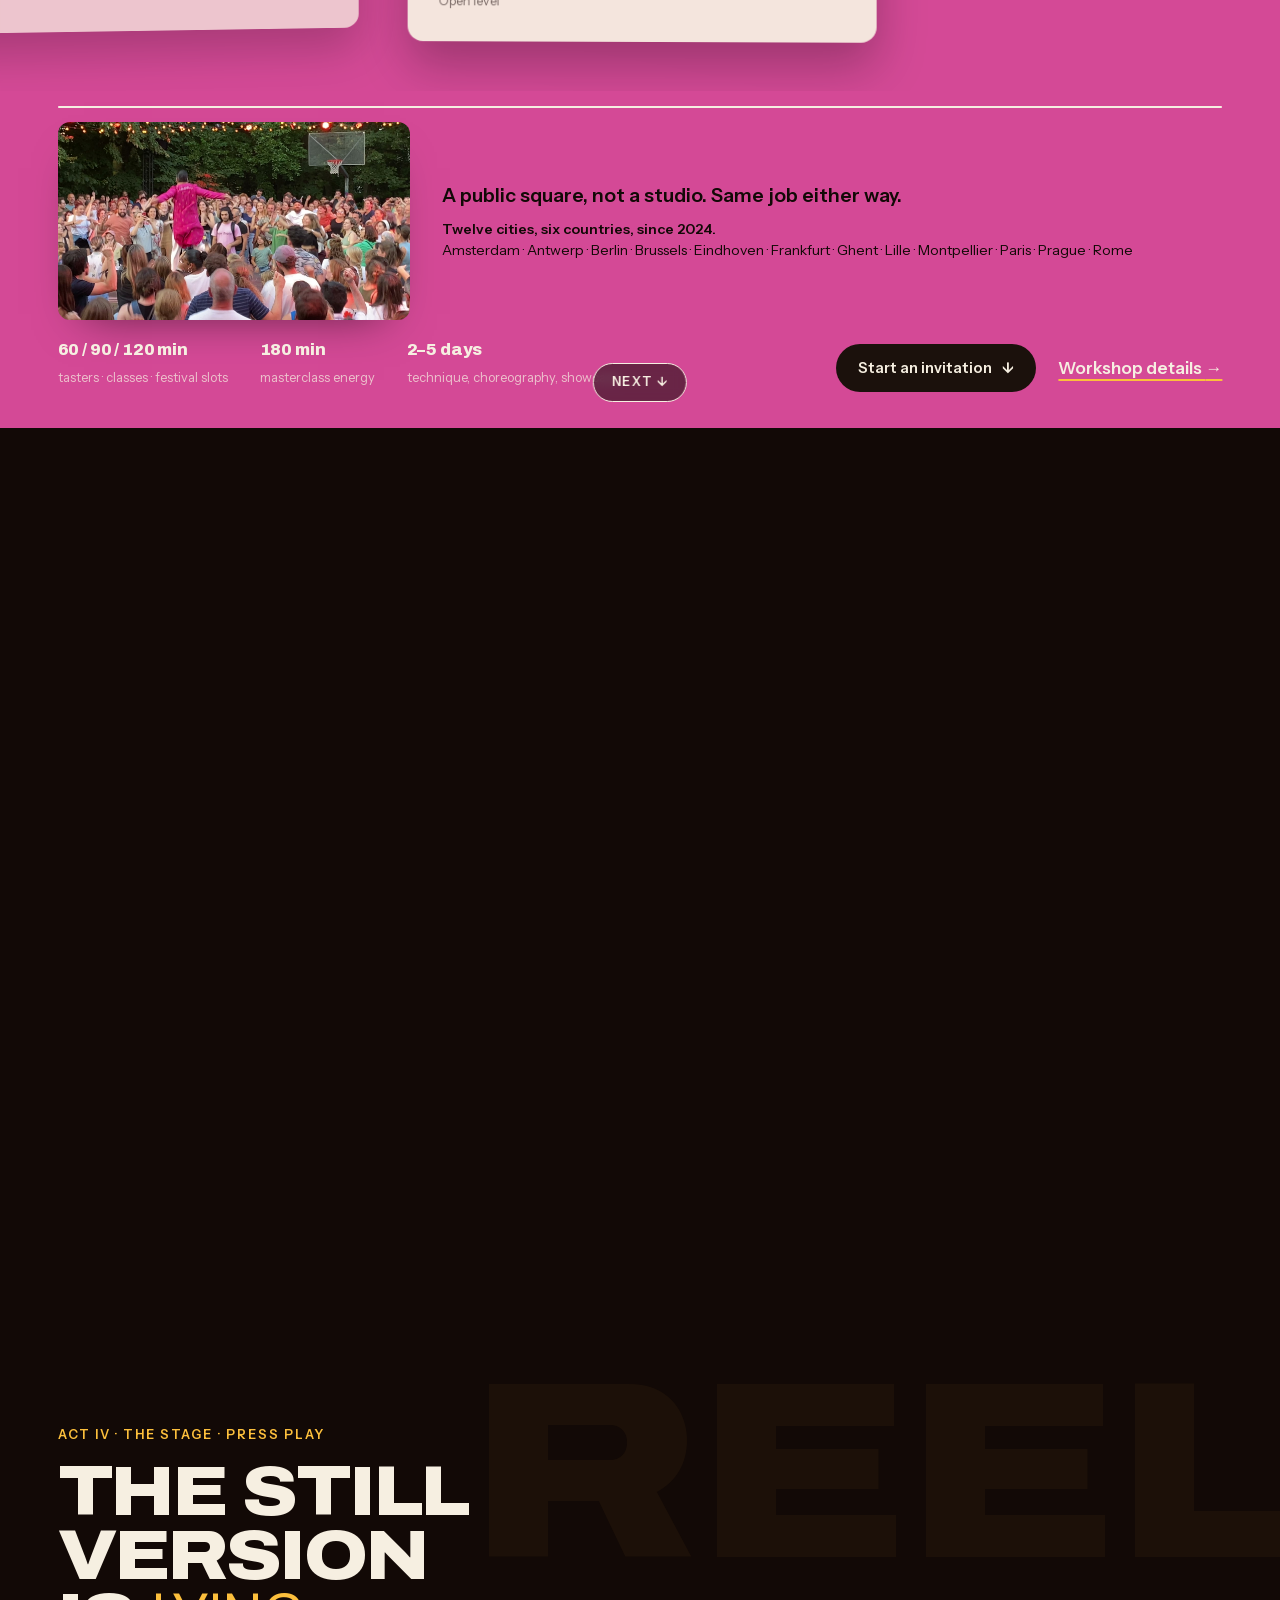
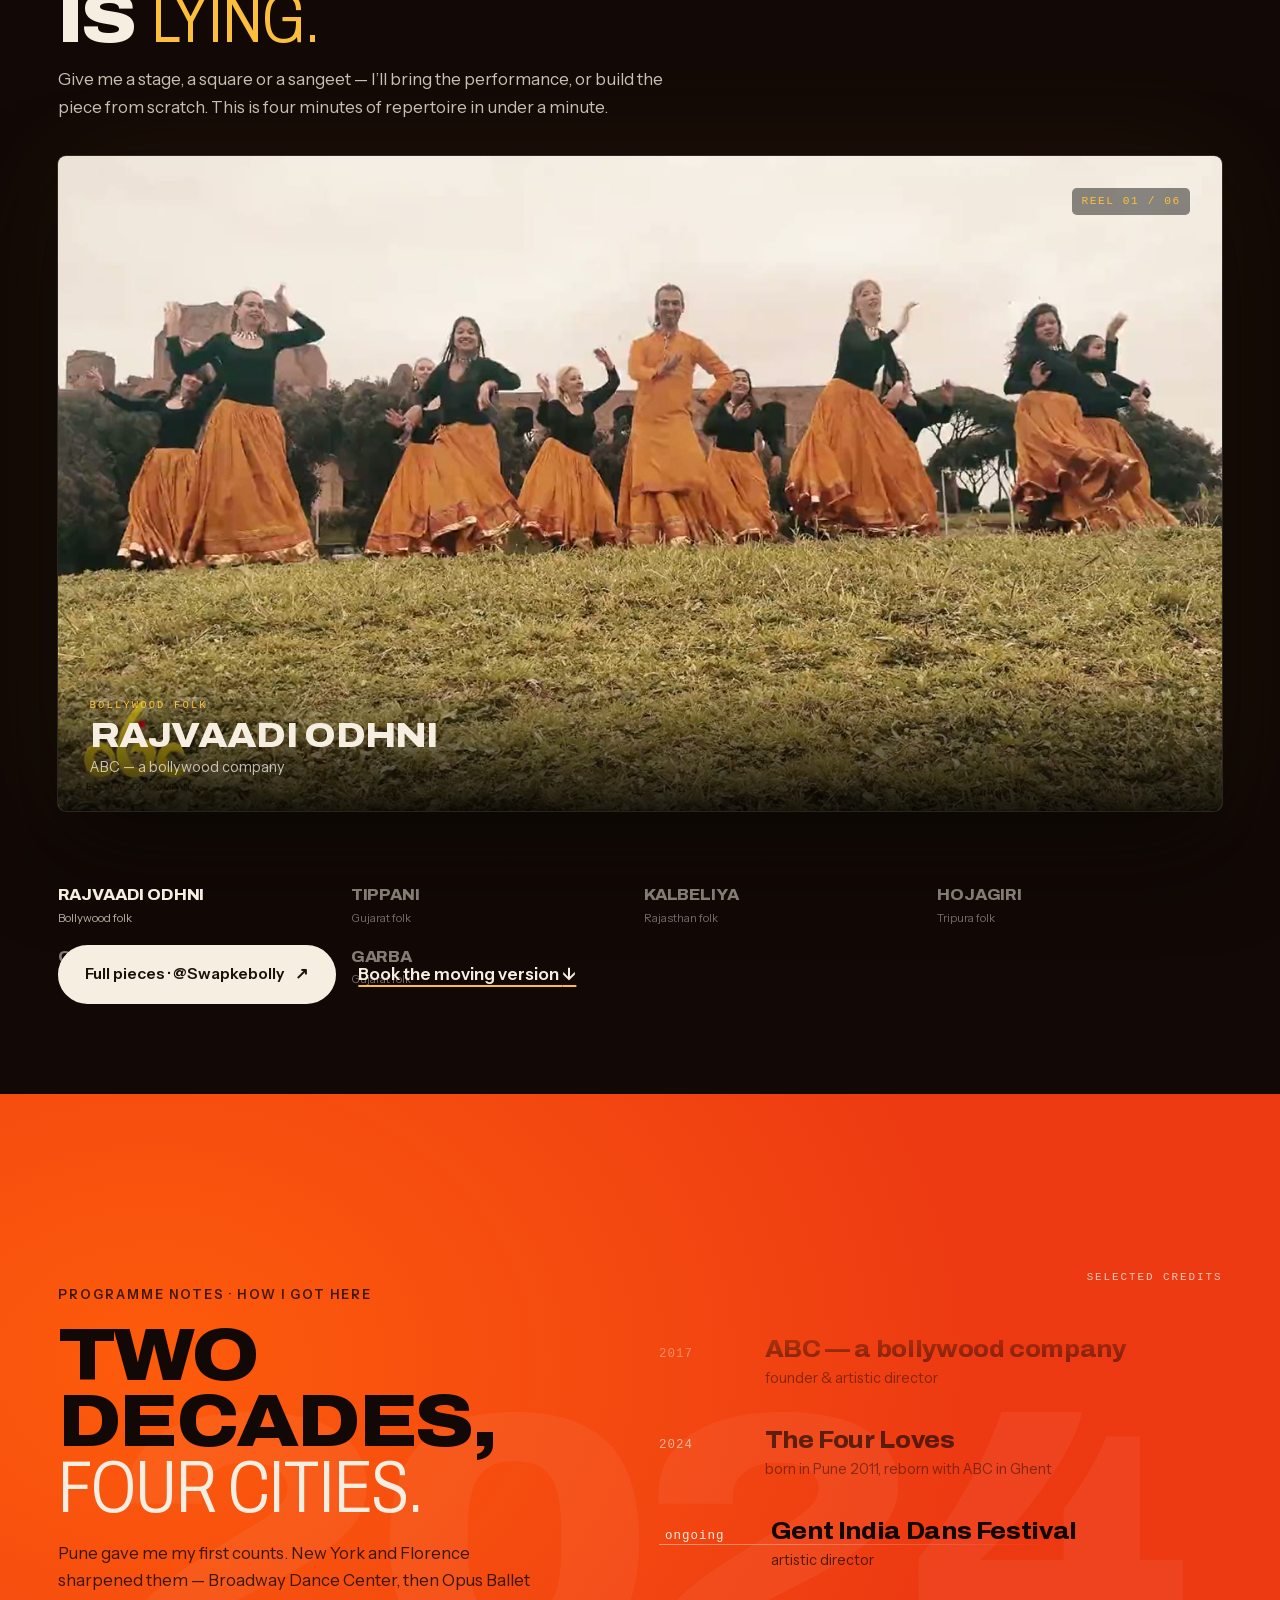
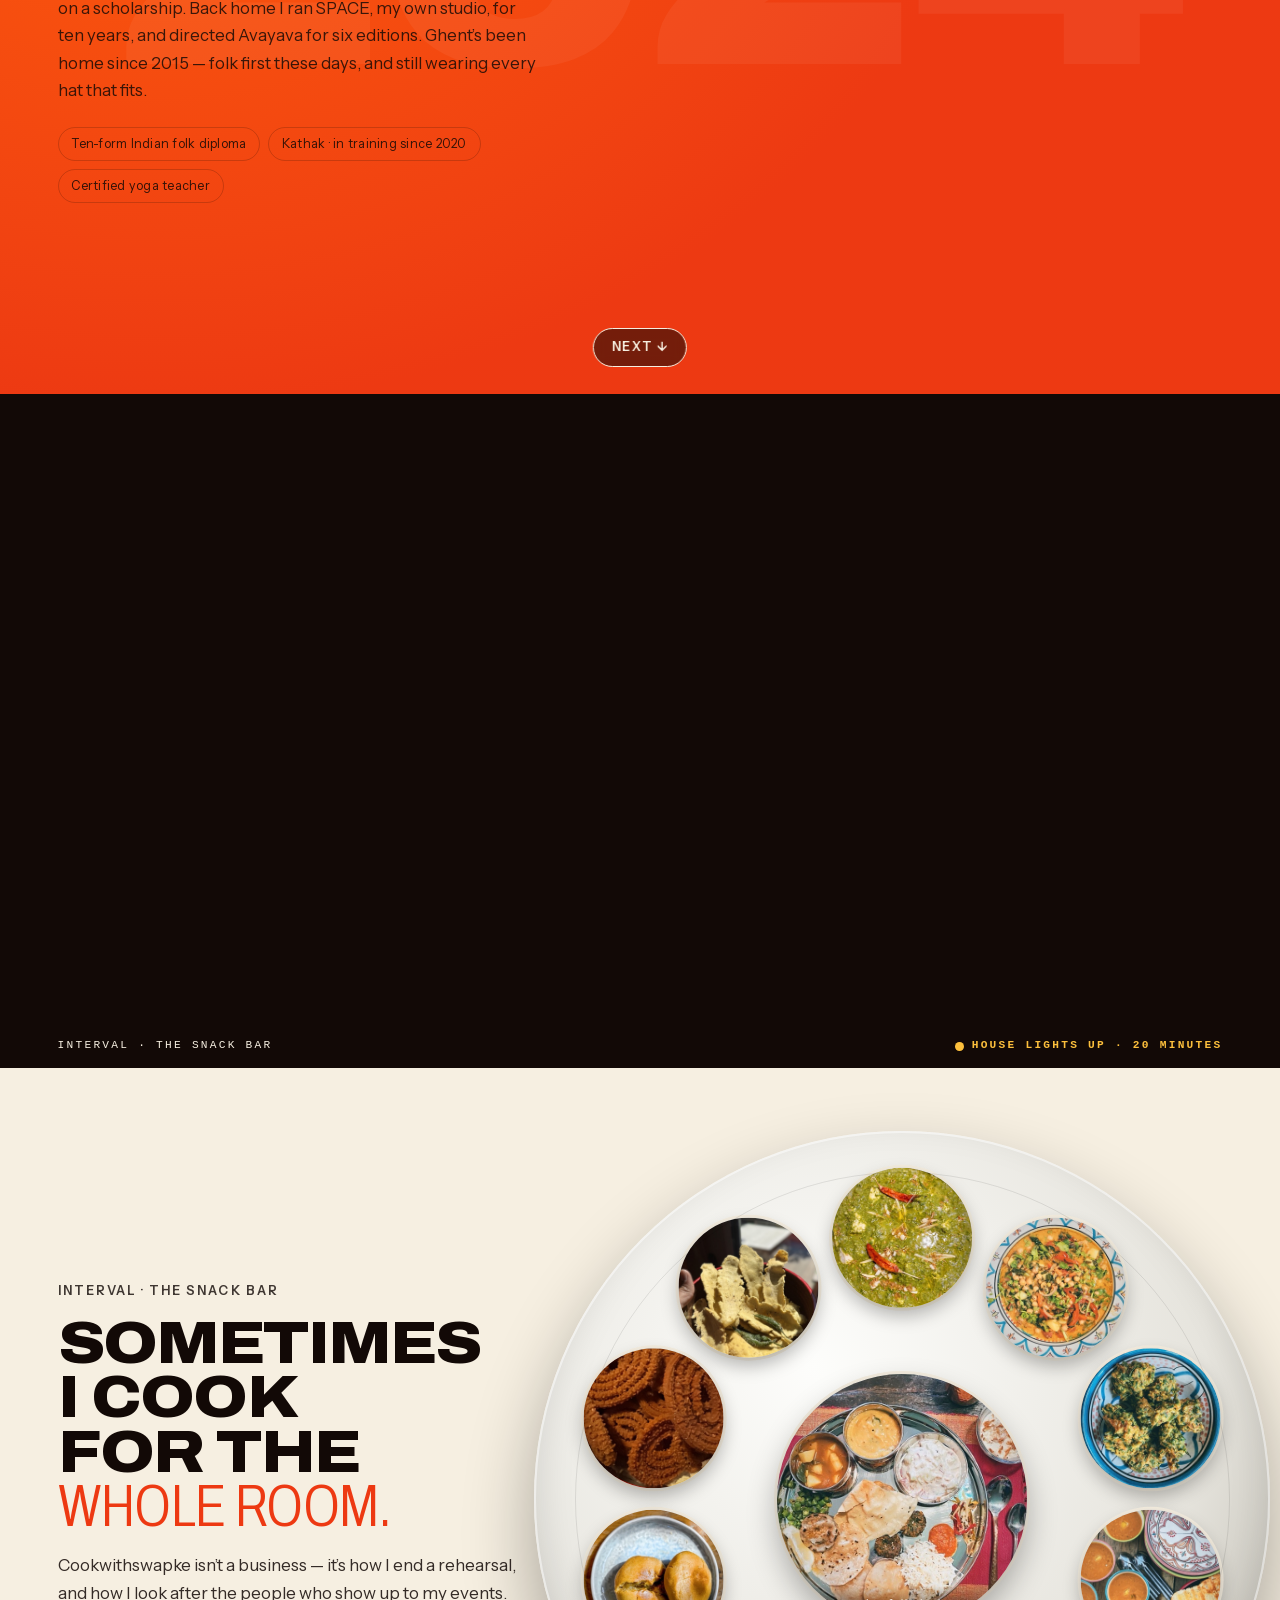
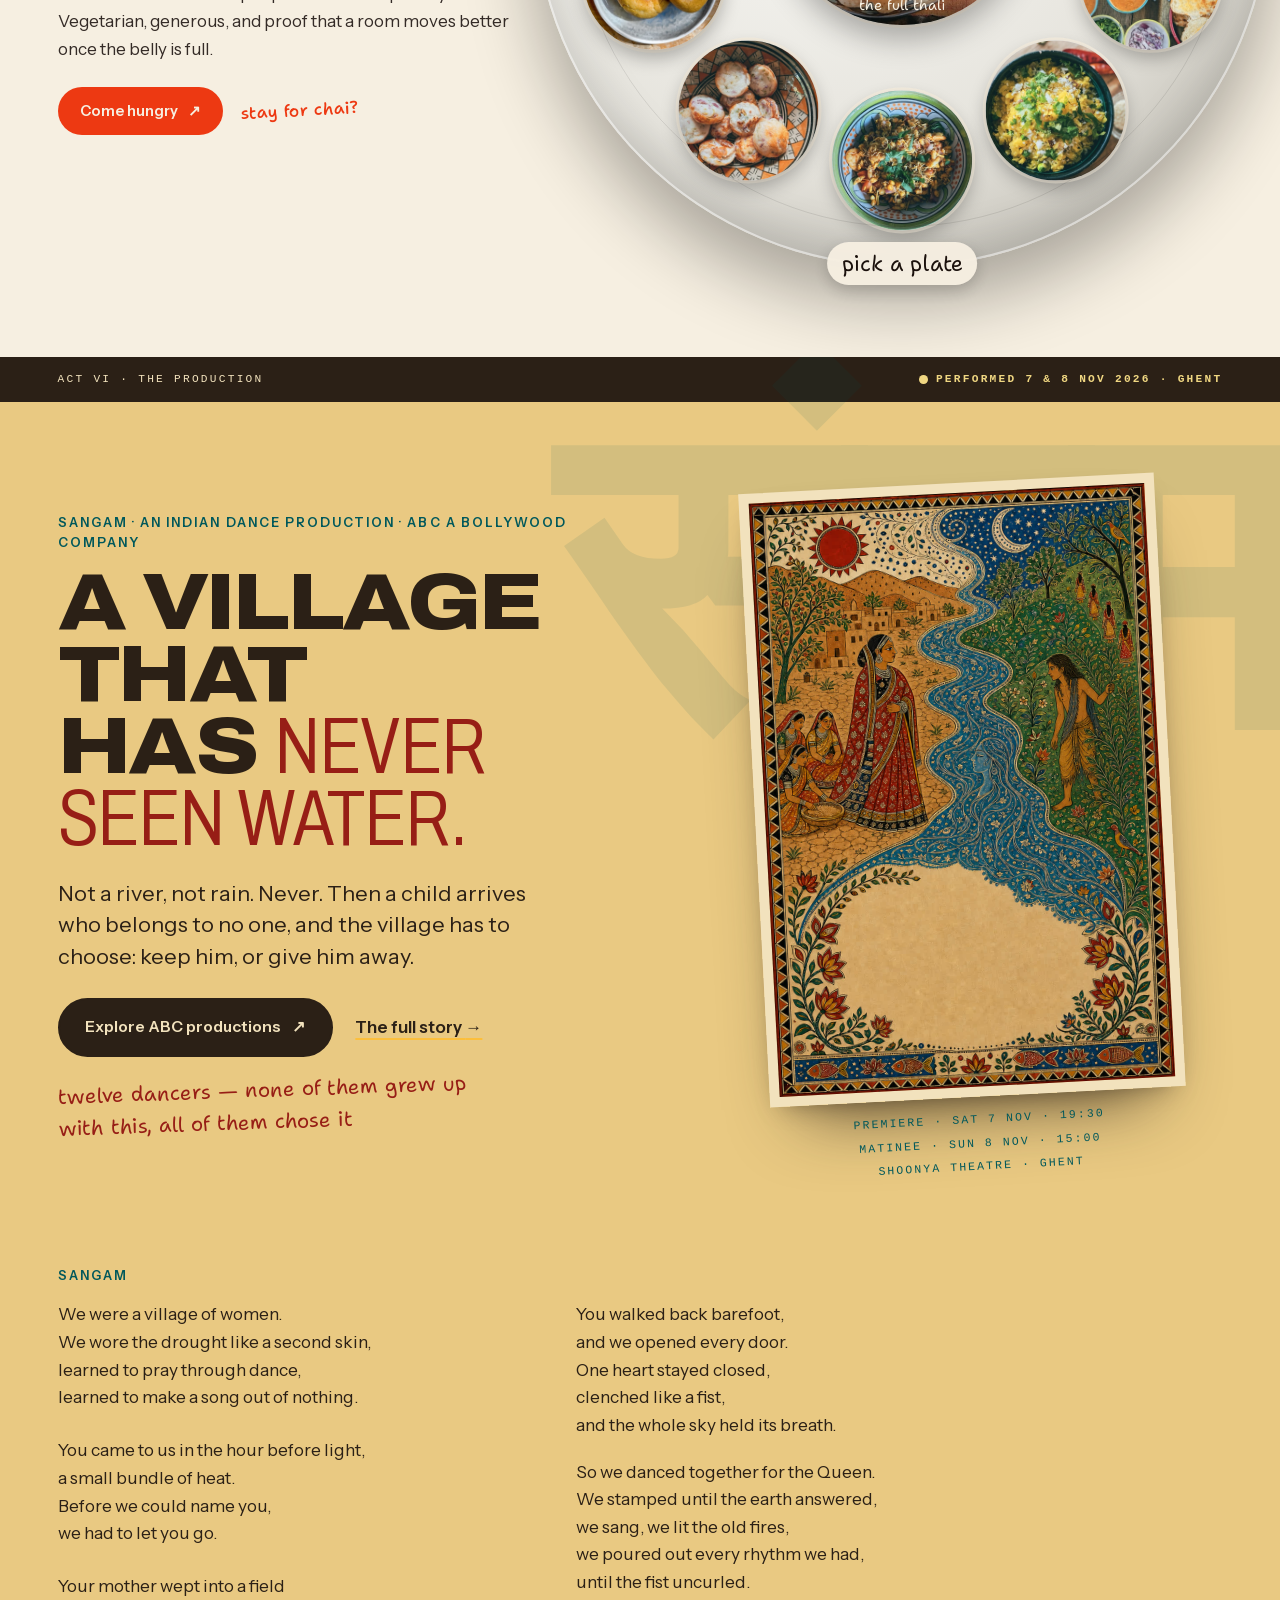
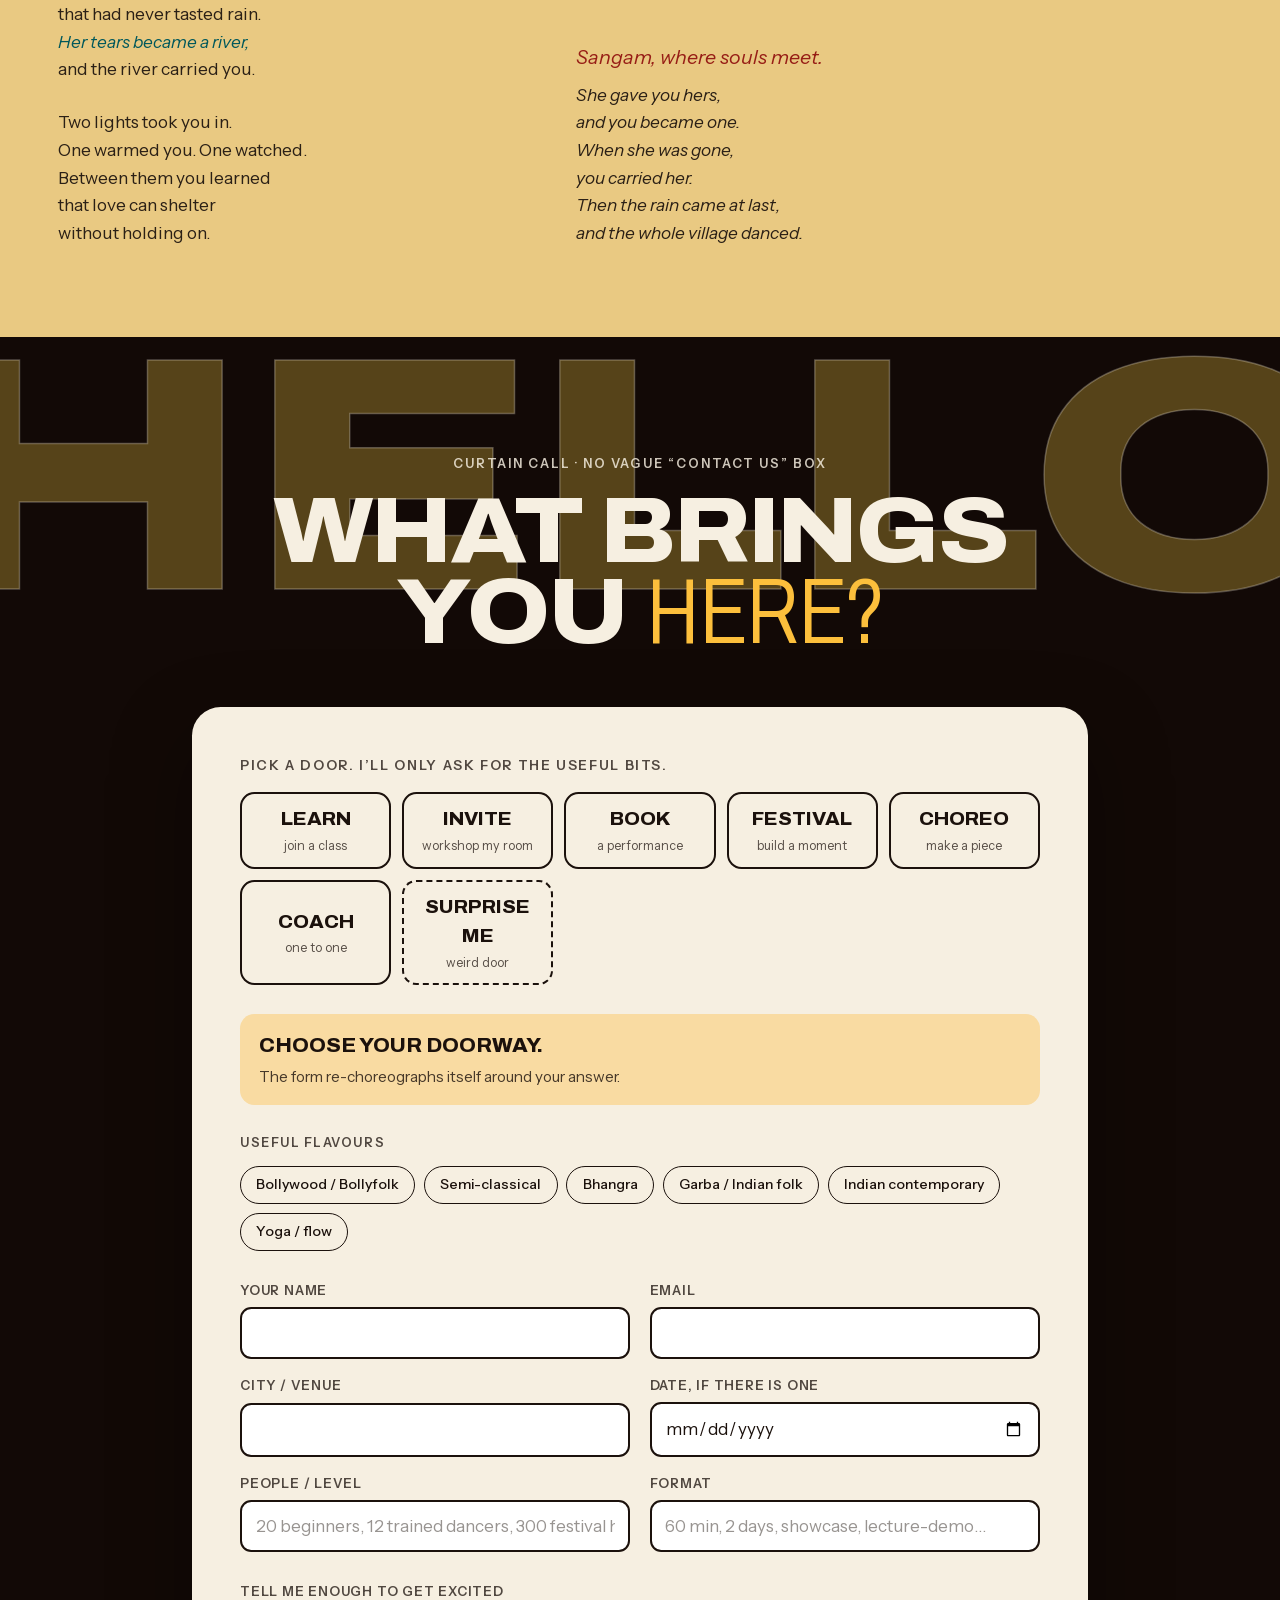
==== commit 2cee6922: "Critique quick fixes: phone headline, Say hello pill, act order, counters, Learn form - Phone hero: " ====
--- a/index.html
+++ b/index.html
@@ -48,7 +48,7 @@
       document.body && document.body.classList.add("is-loaded", "is-settled");
     }, 4000);
   </script>
-  <link rel="stylesheet" href="styles.css?v=20261120-nav">
+  <link rel="stylesheet" href="styles.css?v=20261120-qf">
   <script type="application/ld+json">
     {
       "@context": "https://schema.org",
@@ -122,6 +122,7 @@
       <li><a href="#stage"><small>Act IV</small><span>The Stage</span><i>press play</i></a></li>
       <li><a href="#notes"><small>Notes</small><span>The Journey</span><i>the long way to Ghent</i></a></li>
       <li><a href="#table"><small>Act V</small><span>The Interval</span><i>stay for chai</i></a></li>
+      <li><a href="#sangam"><small>Act VI</small><span>Sangam</span><i>performed 7 &amp; 8 Nov 2026</i></a></li>
       <li><a href="#hello"><small>Curtain call</small><span>Hello</span><i>what brings you here?</i></a></li>
     </ol>
     <p class="menu__footer">Pune raised · Ghent based · dinner is part of the plan</p>
@@ -165,7 +166,7 @@
             <div class="srl__veil" aria-hidden="true"></div>
             <div class="srl__grain" aria-hidden="true"></div>
             <span class="srl__tick tl"></span><span class="srl__tick tr"></span><span class="srl__tick bl"></span><span class="srl__tick br"></span>
-            <p class="srl__chapter" id="srlChapter">SCENE 01 / 07</p>
+            <p class="srl__chapter" id="srlChapter">SCENE 01 / 06</p>
             <div class="srl__caption" id="srlCaption">
               <p class="srl__kicker" id="srlKicker">Weekly · Ghent</p>
               <p class="srl__title" id="srlTitle">Learn with me, weekly</p>
@@ -347,7 +348,7 @@
           <video id="rlVideo" muted playsinline preload="metadata" poster="assets/media/reel/rajvaadi.jpg" aria-label="Showreel"></video>
           <span class="rl-beam" aria-hidden="true"></span>
           <span class="rl-grain" aria-hidden="true"></span>
-          <span class="rl-tc" id="rlTc">REEL 01 / 04</span>
+          <span class="rl-tc" id="rlTc">REEL 01 / 06</span>
           <span class="rl-slate"><i id="rlForm">Bollywood folk</i><b id="rlTitle">Rajvaadi Odhni</b><span id="rlSub">ABC — a bollywood company</span></span>
         </div>
         <div class="rl-chapters" id="rlChapters" role="tablist" aria-label="Reel chapters"></div>
@@ -389,21 +390,46 @@
           <div class="nts-roll" id="ntsRoll">
             <ol class="nts-track" id="ntsTrack" aria-label="Selected credits">
               <li class="nts-credit"><time>2005–07</time><div><strong>Shiamak Davar’s Institute, Pune</strong><span>first training, twice medalled</span></div></li>
+              <li class="nts-credit"><time>2008–18</time><div><strong>SPACE, Pune</strong><span>my studio; started with seven students, ran a decade</span></div></li>
               <li class="nts-credit"><time>2009–12</time><div><strong>Broadway Dance Center, NYC &amp; Opus Ballet, Florence</strong><span>on scholarship</span></div></li>
-              <li class="nts-credit"><time>2008–18</time><div><strong>SPACE, Pune</strong><span>my studio; started with seven students, ran a decade</span></div></li>
+              <li class="nts-credit"><time>2011–15</time><div><strong>University of Pune &amp; FLAME University</strong><span>taught contemporary dance</span></div></li>
               <li class="nts-credit"><time>2012–17</time><div><strong>Avayava, Pune</strong><span>founder &amp; artistic director, six international editions</span></div></li>
               <li class="nts-credit"><time>2013–15</time><div><strong>International Dance Retreat</strong><span>co-founder · Auroville &amp; Udaipur</span></div></li>
-              <li class="nts-credit"><time>2011–15</time><div><strong>University of Pune &amp; FLAME University</strong><span>taught contemporary dance</span></div></li>
               <li class="nts-credit"><time>2017</time><div><strong>Shoonya Dance Centre, Ghent</strong><span>co-founder &amp; artistic director</span></div></li>
               <li class="nts-credit"><time>2017</time><div><strong>ABC — a bollywood company</strong><span>founder &amp; artistic director</span></div></li>
+              <li class="nts-credit"><time>2024</time><div><strong>The Four Loves</strong><span>born in Pune 2011, reborn with ABC in Ghent</span></div></li>
               <li class="nts-credit"><time>ongoing</time><div><strong>Gent India Dans Festival</strong><span>artistic director</span></div></li>
-              <li class="nts-credit"><time>2024</time><div><strong>The Four Loves</strong><span>born in Pune 2011, reborn with ABC in Ghent</span></div></li>
             </ol>
           </div>
         </div>
       </div>
     </section>
 
+
+    <!-- ============ ACT V — THE INTERVAL (food) ============ -->
+    <section class="thali-act" id="table" data-act-name="Act V" data-context="Interval — the snack bar" data-theme="light" aria-labelledby="tableTitle">
+      <div class="th-bar"><span>Interval · the snack bar</span><b><i></i>House lights up · 20 minutes</b></div>
+      <div class="th-grid">
+        <div class="th-copy reveal">
+          <p class="eyebrow">Interval · the snack bar</p>
+          <h2 id="tableTitle">Sometimes I cook for the <em>whole room.</em></h2>
+          <p>Cookwithswapke isn’t a business — it’s how I end a rehearsal, and how I look after the people who show up to my events. Vegetarian, generous, and proof that a room moves better once the belly is full.</p>
+          <div class="th-cta">
+            <a class="th-btn" href="https://instagram.com/cookwithswapke" target="_blank" rel="noopener noreferrer">Come hungry <span aria-hidden="true">↗</span></a>
+            <span class="scribble" aria-hidden="true">stay for chai?</span>
+          </div>
+        </div>
+        <div class="th-plate" id="thPlate">
+          <figure class="th-centre">
+            <img id="thCentreImg" src="assets/cookwithswapke/round/complete-thali.jpg" alt="A complete vegetarian thali" width="600" height="600" decoding="async">
+            <figcaption id="thCentreCap">the full thali</figcaption>
+          </figure>
+          <p class="th-picked" id="thPicked">pick a plate</p>
+        </div>
+      </div>
+    </section>
+
+    <!-- ============ ACT VI — THE FOYER (shop preview) ============ -->
     <!-- ============ ACT VI — SANGAM (my production) ============ -->
     <section class="sangam-act" id="sangam" data-act-name="Act VI" data-context="SANGAM — the production" data-theme="dark" aria-labelledby="sangamTitle">
       <div class="th-bar sg-bar"><span>Act VI &middot; the production</span><b><i></i>Performed 7 &amp; 8 Nov 2026 &middot; Ghent</b></div>
@@ -438,30 +464,6 @@
       </div>
     </section>
 
-    <!-- ============ ACT V — THE INTERVAL (food) ============ -->
-    <section class="thali-act" id="table" data-act-name="Act V" data-context="Interval — the snack bar" data-theme="light" aria-labelledby="tableTitle">
-      <div class="th-bar"><span>Interval · the snack bar</span><b><i></i>House lights up · 20 minutes</b></div>
-      <div class="th-grid">
-        <div class="th-copy reveal">
-          <p class="eyebrow">Interval · the snack bar</p>
-          <h2 id="tableTitle">Sometimes I cook for the <em>whole room.</em></h2>
-          <p>Cookwithswapke isn’t a business — it’s how I end a rehearsal, and how I look after the people who show up to my events. Vegetarian, generous, and proof that a room moves better once the belly is full.</p>
-          <div class="th-cta">
-            <a class="th-btn" href="https://instagram.com/cookwithswapke" target="_blank" rel="noopener noreferrer">Come hungry <span aria-hidden="true">↗</span></a>
-            <span class="scribble" aria-hidden="true">stay for chai?</span>
-          </div>
-        </div>
-        <div class="th-plate" id="thPlate">
-          <figure class="th-centre">
-            <img id="thCentreImg" src="assets/cookwithswapke/round/complete-thali.jpg" alt="A complete vegetarian thali" width="600" height="600" decoding="async">
-            <figcaption id="thCentreCap">the full thali</figcaption>
-          </figure>
-          <p class="th-picked" id="thPicked">pick a plate</p>
-        </div>
-      </div>
-    </section>
-
-    <!-- ============ ACT VI — THE FOYER (shop preview) ============ -->
     <!-- ============ CURTAIN CALL — HELLO ============ -->
     <section class="hello" id="hello" data-act-name="Curtain call" data-context="Tell me what you need" data-theme="dark" aria-labelledby="helloTitle">
       <p class="hello__ghost" aria-hidden="true">Hello</p>
@@ -581,7 +583,7 @@
     <img src="assets/cutouts/web/cutout-garba-jump.webp" alt="" width="893" height="1200" loading="lazy" decoding="async">
   </figure>
 
-  <script src="app.js?v=20261120-pace" defer></script>
+  <script src="app.js?v=20261120-qf" defer></script>
 
 </body>
 </html>
--- a/styles.css
+++ b/styles.css
@@ -1434,7 +1434,7 @@
 @media (max-width: 720px) {
   .cta-pill { display: inline-flex; }
   /* On stage after the Overture; off again once you have arrived at the Curtain call. */
-  body[data-act]:not([data-act="overture"]):not([data-act="hello"]) .cta-pill {
+  body[data-act]:not([data-act="overture"]):not([data-act="hello"]):not([data-act="programme"]):not([data-act="classes"]):not([data-act="workshops"]) .cta-pill {
     opacity: 1; transform: none; pointer-events: auto;
   }
   body.menu-open .cta-pill { opacity: 0; transform: translateY(10px); pointer-events: none; }
@@ -1444,7 +1444,7 @@
 }
 @media (prefers-reduced-motion: reduce) {
   .cta-pill { transform: none; transition: opacity 220ms linear; }
-  body[data-act]:not([data-act="overture"]):not([data-act="hello"]) .cta-pill { transform: none; }
+  body[data-act]:not([data-act="overture"]):not([data-act="hello"]):not([data-act="programme"]):not([data-act="classes"]):not([data-act="workshops"]) .cta-pill { transform: none; }
 }
 
 /* ============================== Cameo (surprise door) ============================== */
@@ -1797,3 +1797,14 @@
   .topbar__quick a { font-size: 0.7rem; letter-spacing: 0.06em; }
 }
 @media (max-width: 430px) { .topbar .brand__name { display: none; } } /* the S mark carries the name on small phones; frees room for the quick links */
+
+/* ---------- Phone hero: words in front of the dancer (critique 20 Nov 2026) ----------
+   At this width the dancer (translateZ 120px) covered the middle of the words — the
+   headline read "EVERY THI G CHO EO GRAPHY". Behind the type on phones only;
+   desktop keeps the break-through. A soft shadow keeps cream type legible over the costume. */
+@media (max-width: 640px) {
+  .hero__dancer { transform: translateX(-50%) translateZ(0) scale(calc(0.96 + var(--progress) * 0.34)) translateY(calc(max(0, calc((var(--progress) - 0.05) / 0.95)) * 8vh)); }
+  .hero__dancer { z-index: 1; }
+  .hero__title { z-index: 5; }
+  .hero__line--1, .hero__line--3 { text-shadow: 0 2px 14px oklch(0.12 0.02 40 / 0.7), 0 0 2px oklch(0.12 0.02 40 / 0.6); }
+}
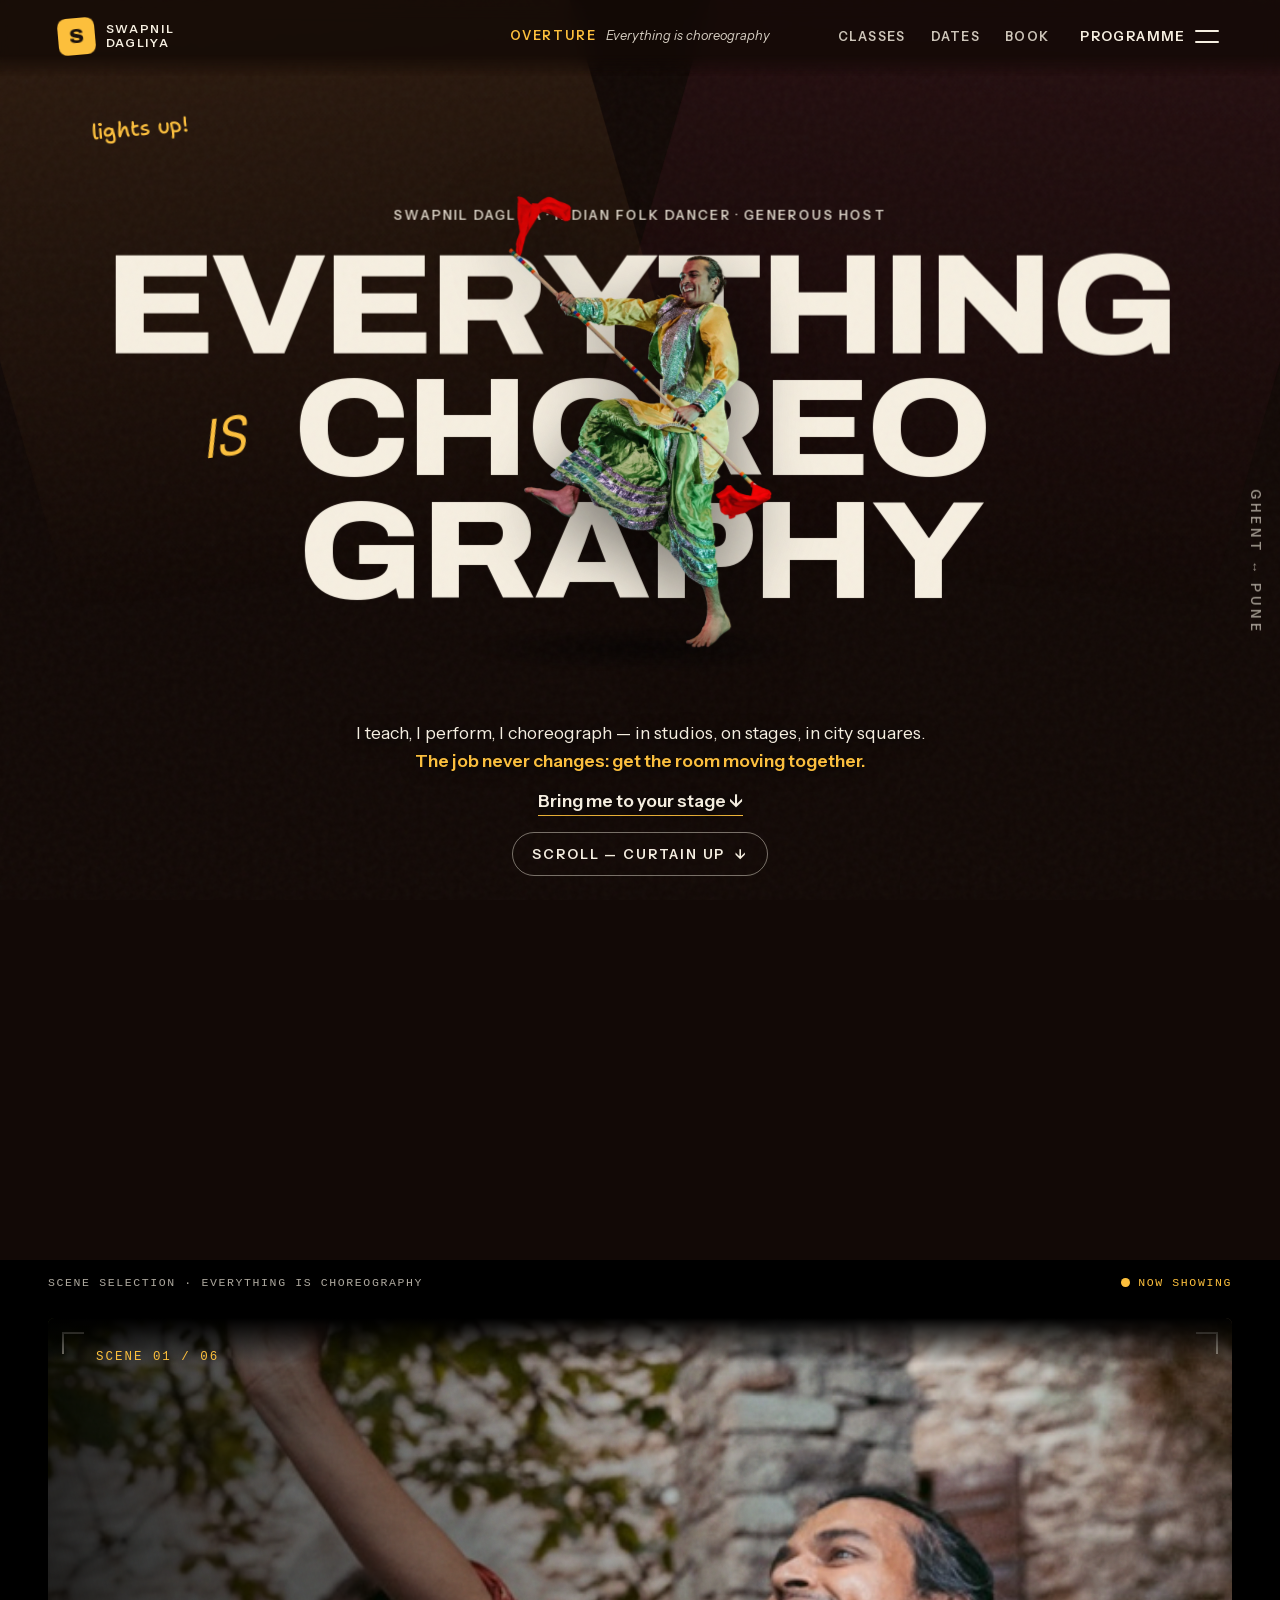
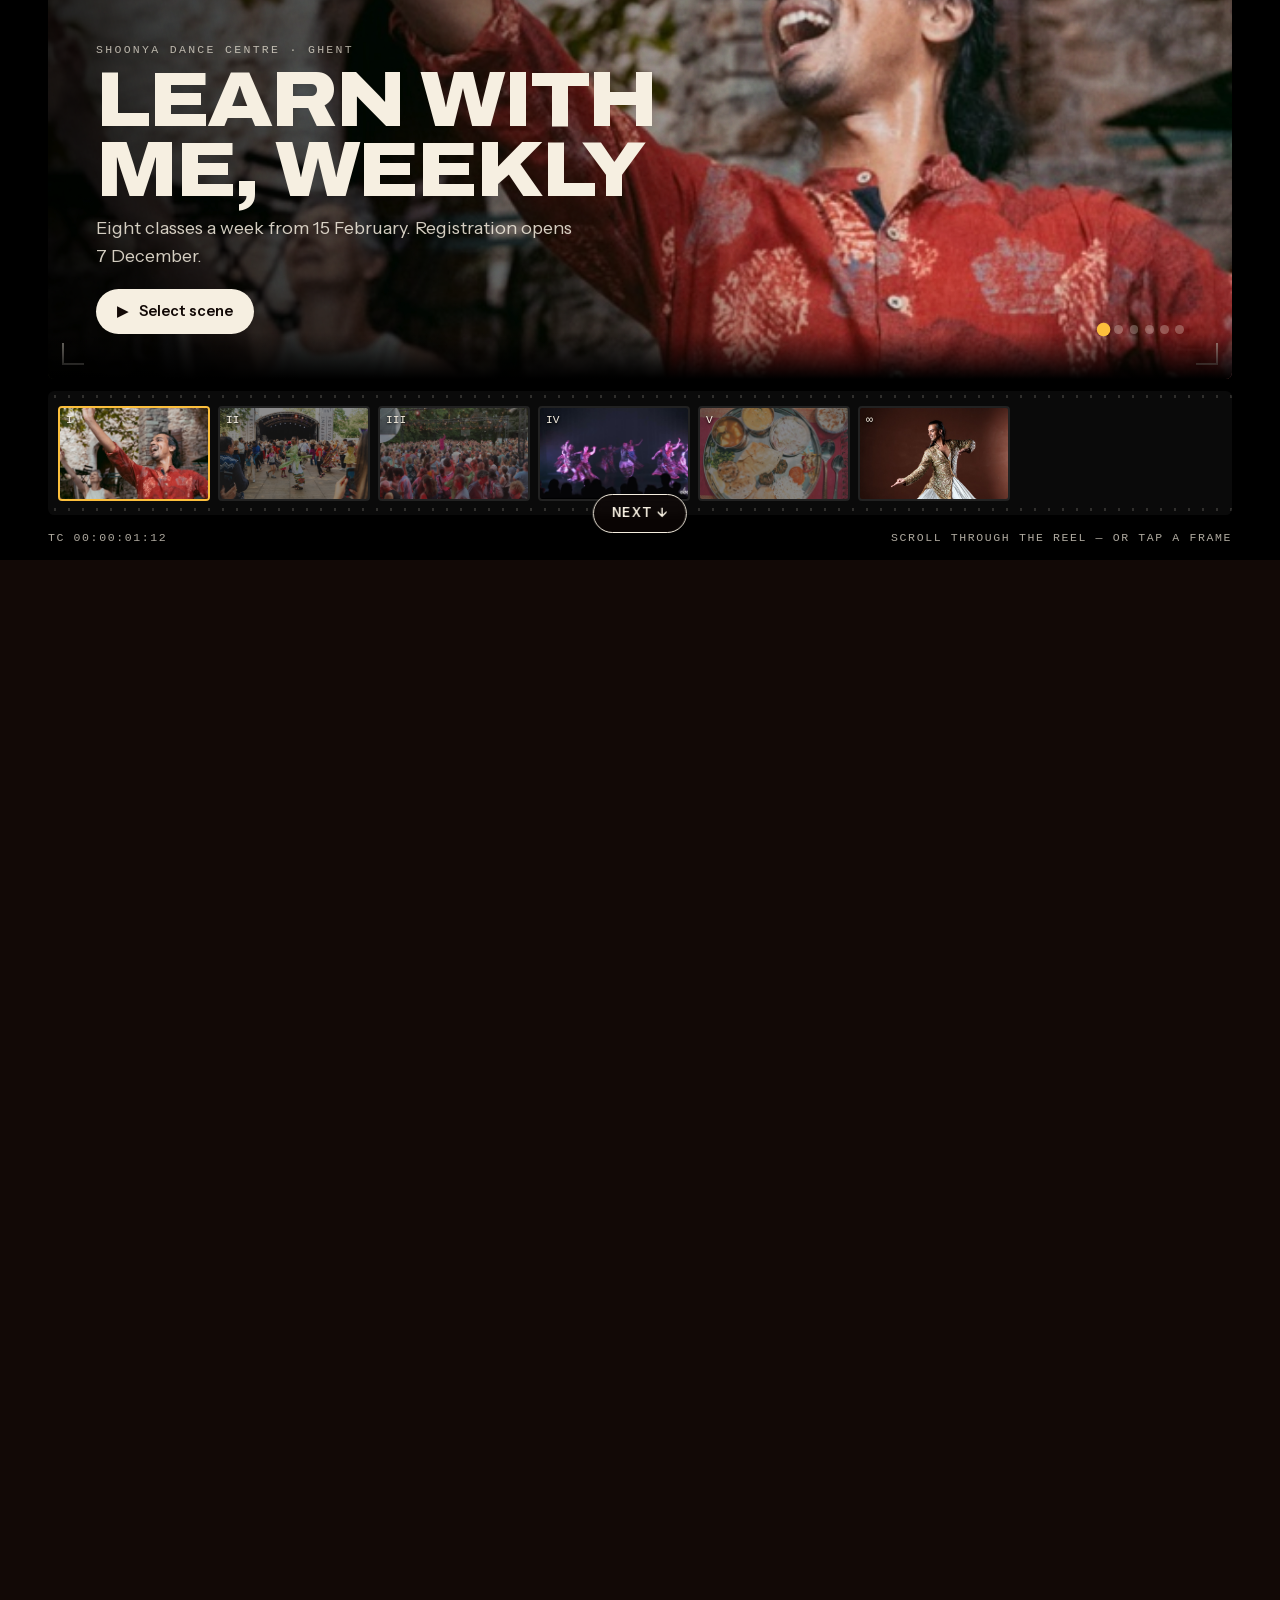
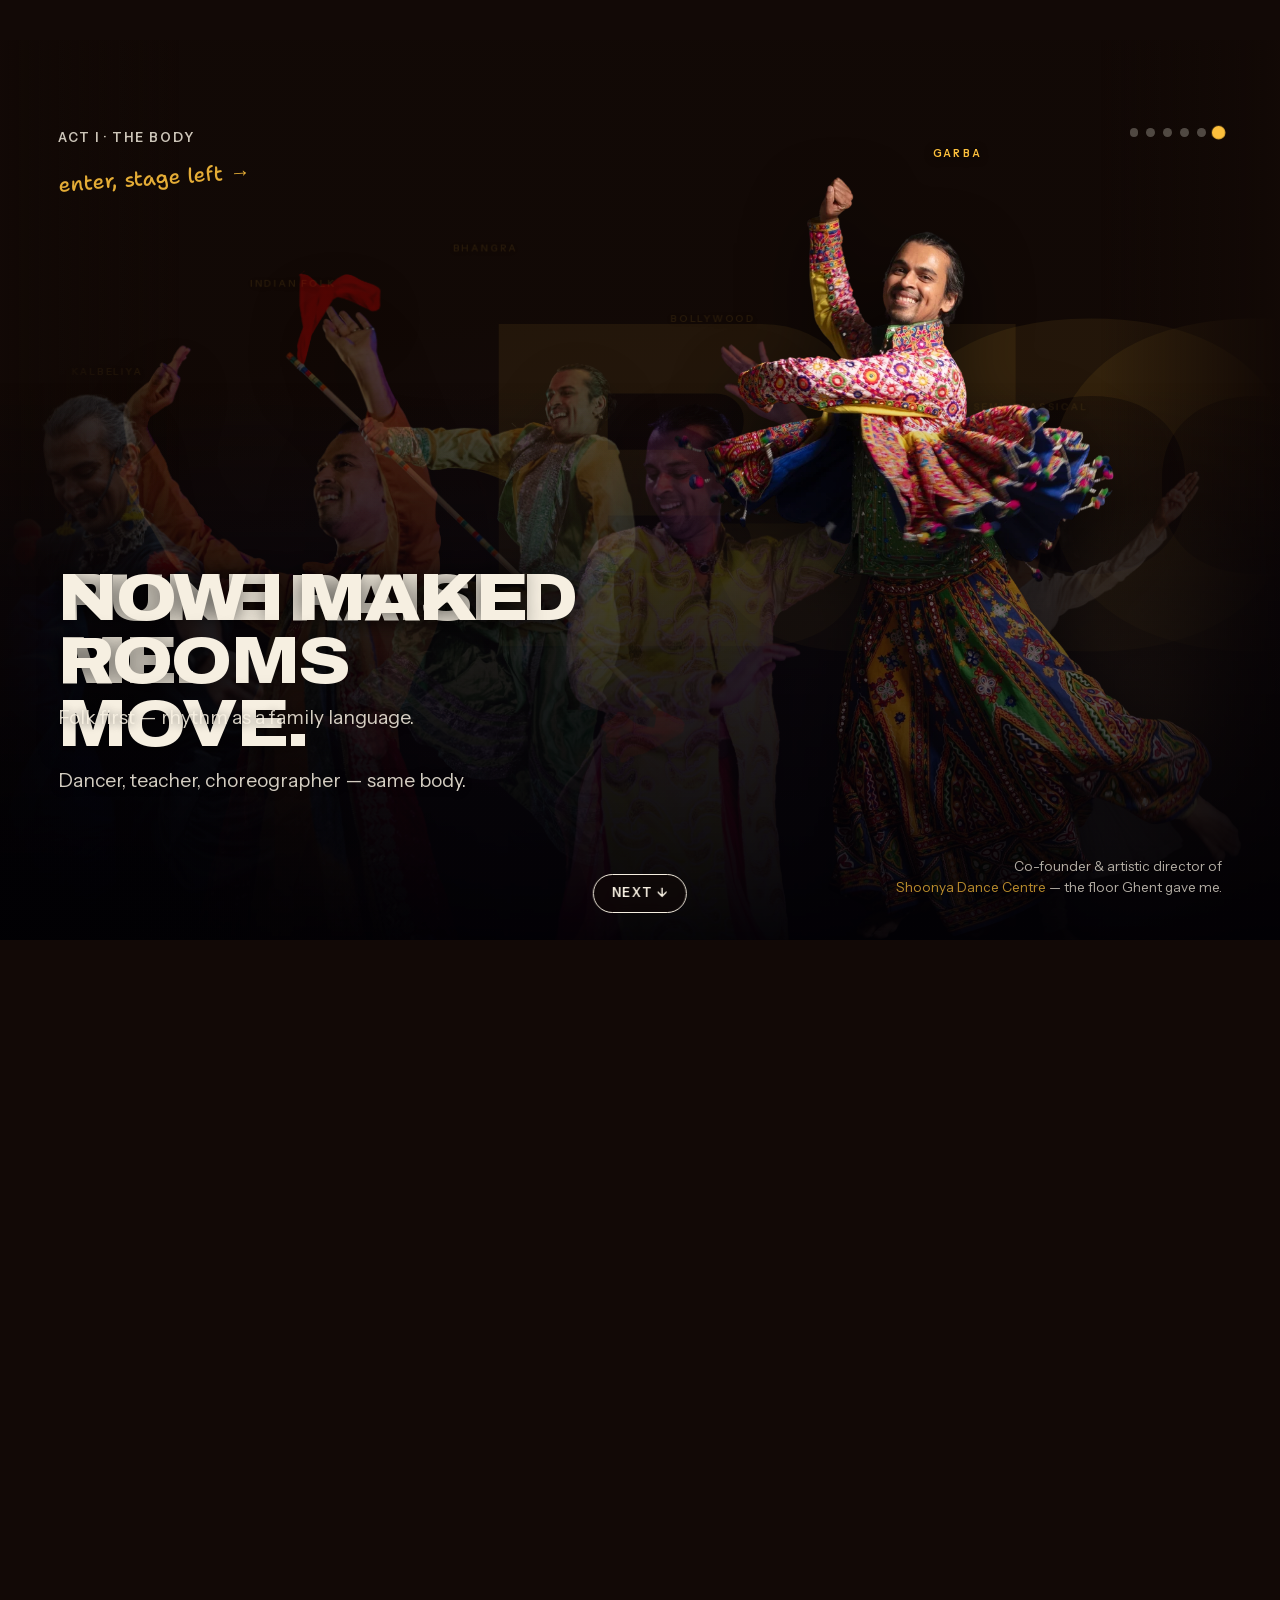
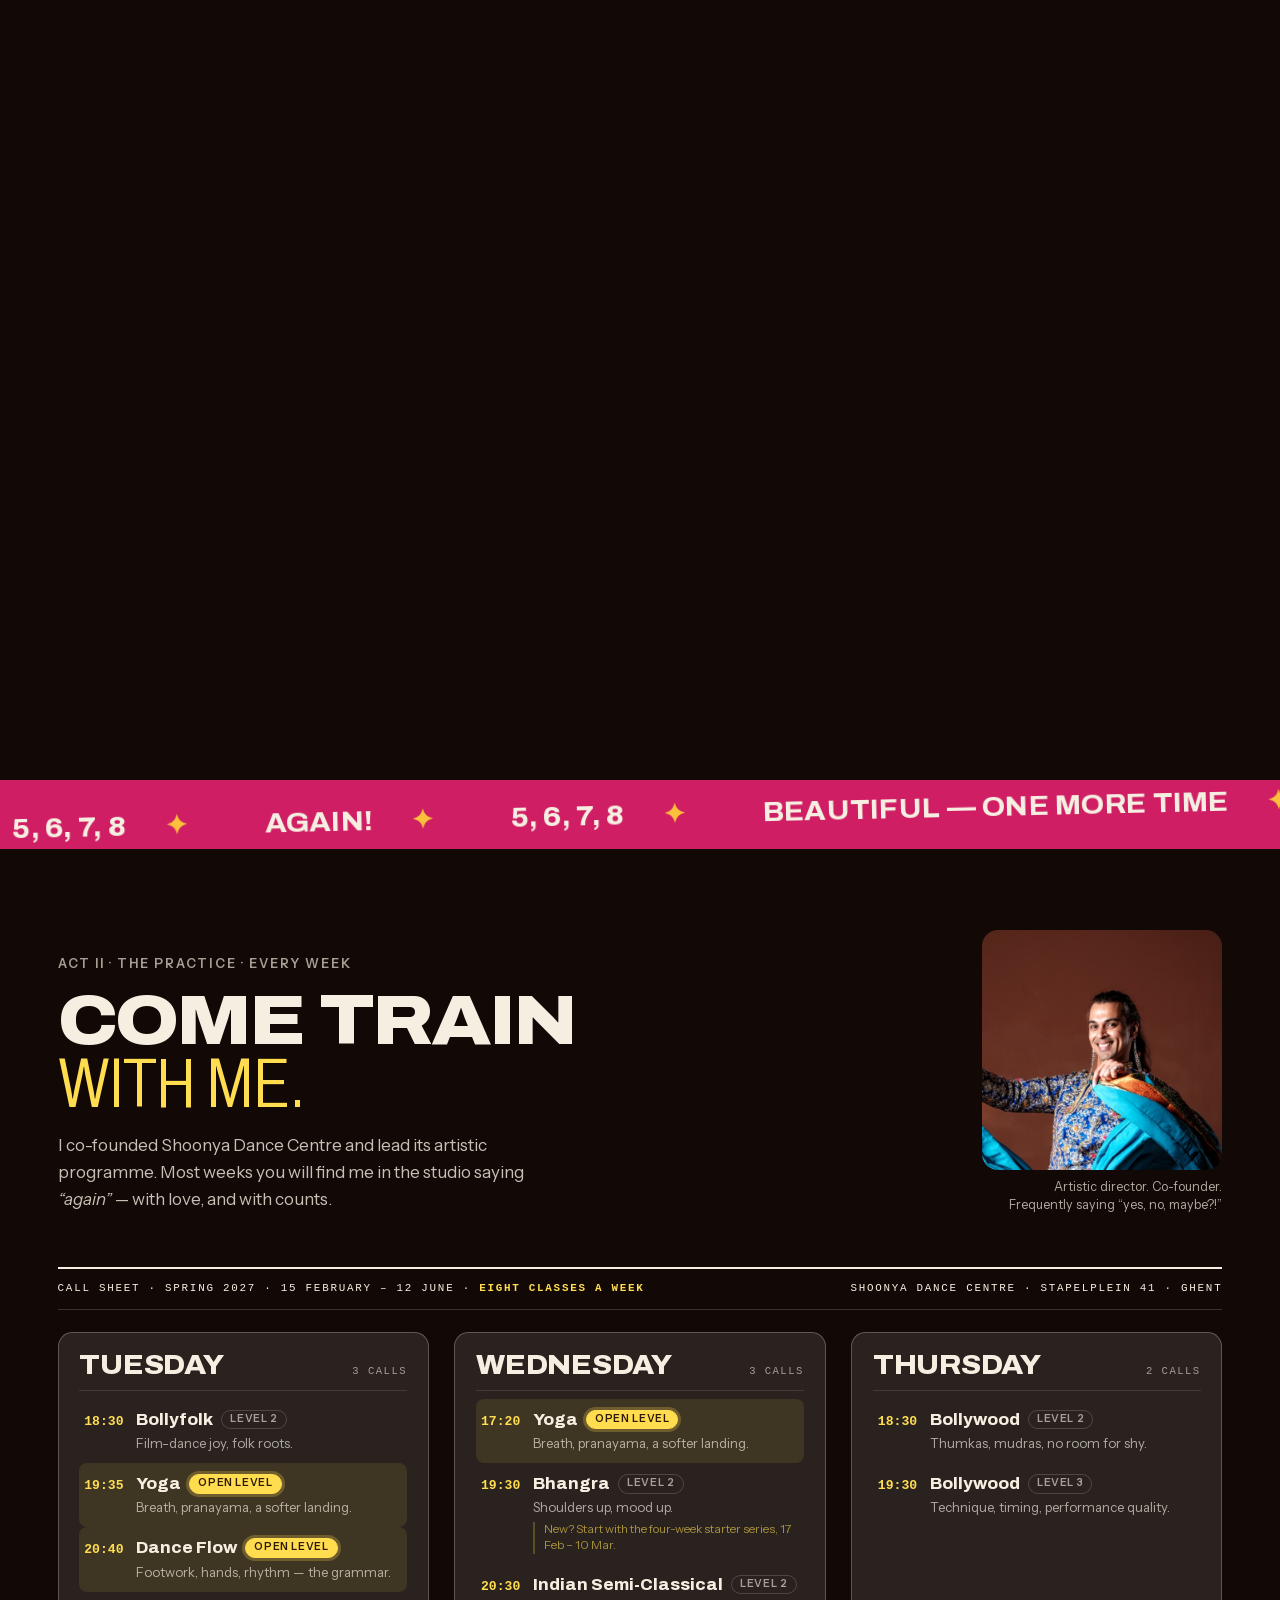
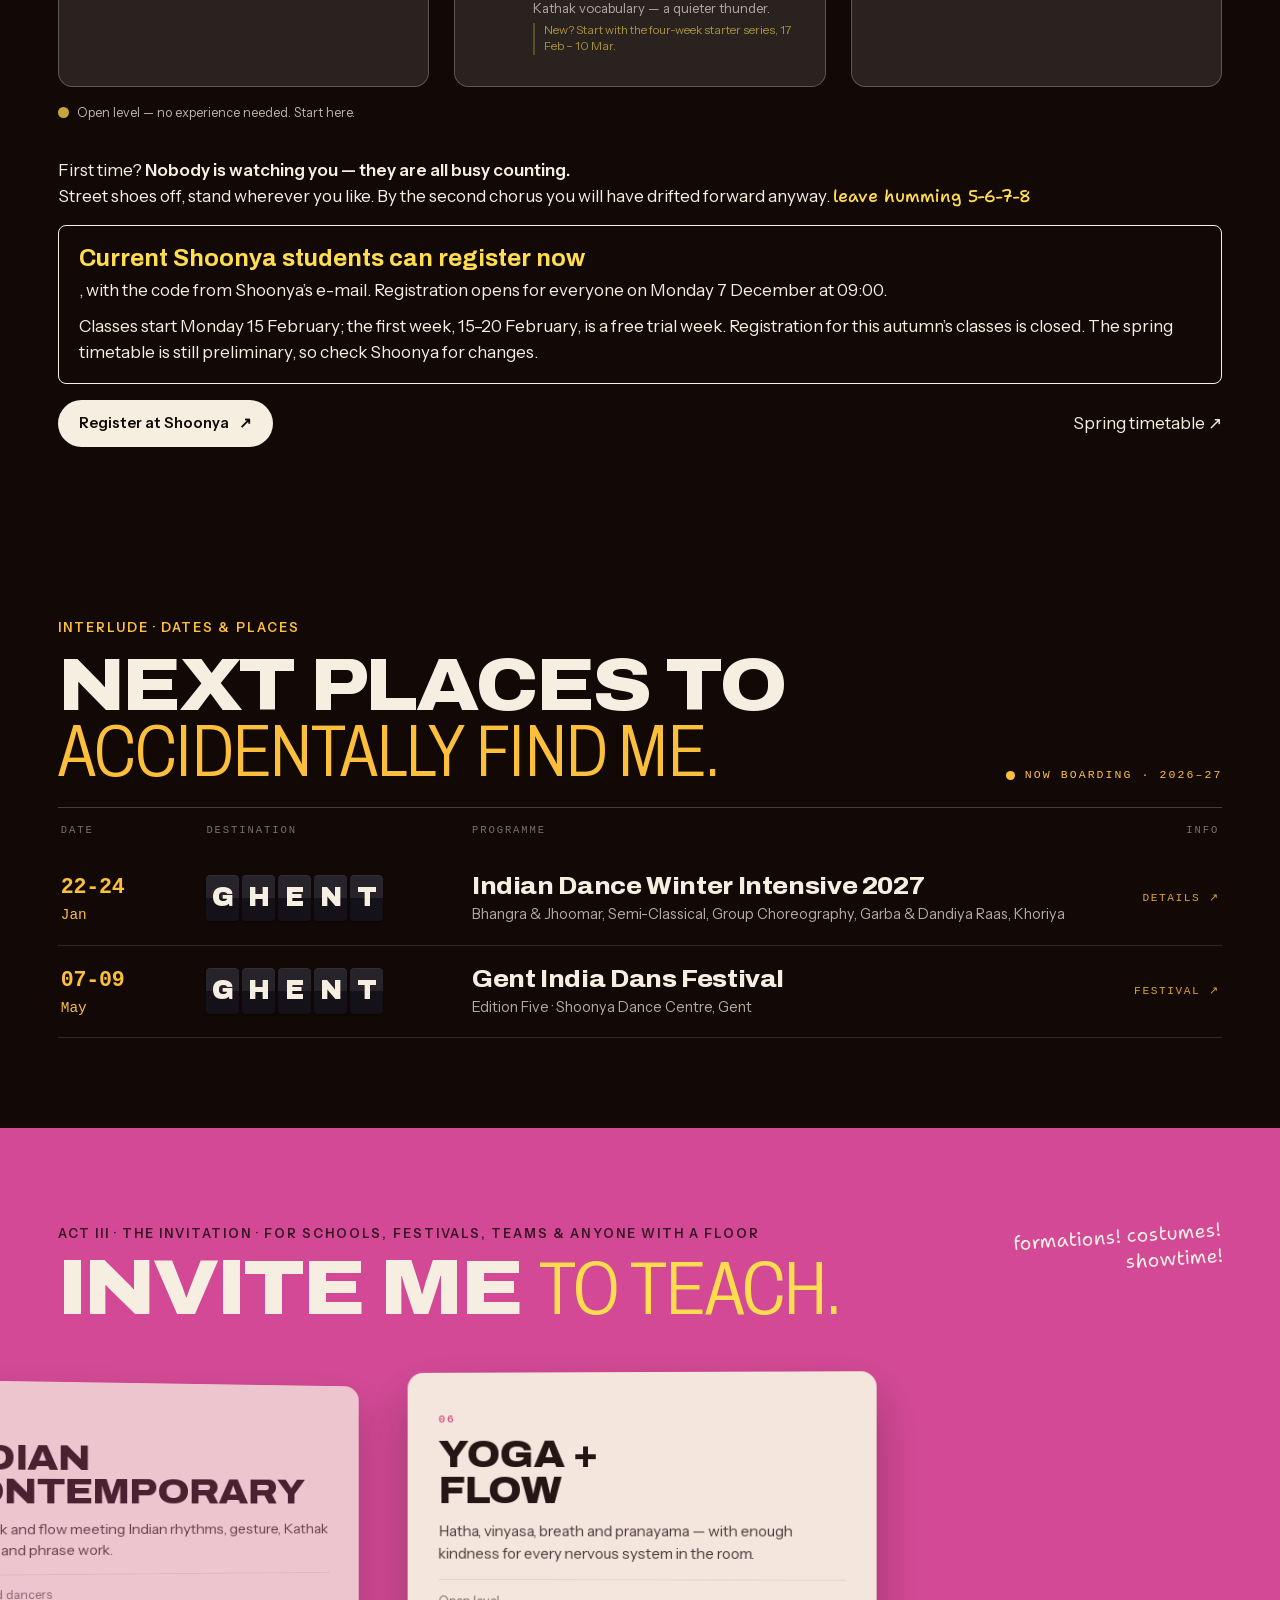
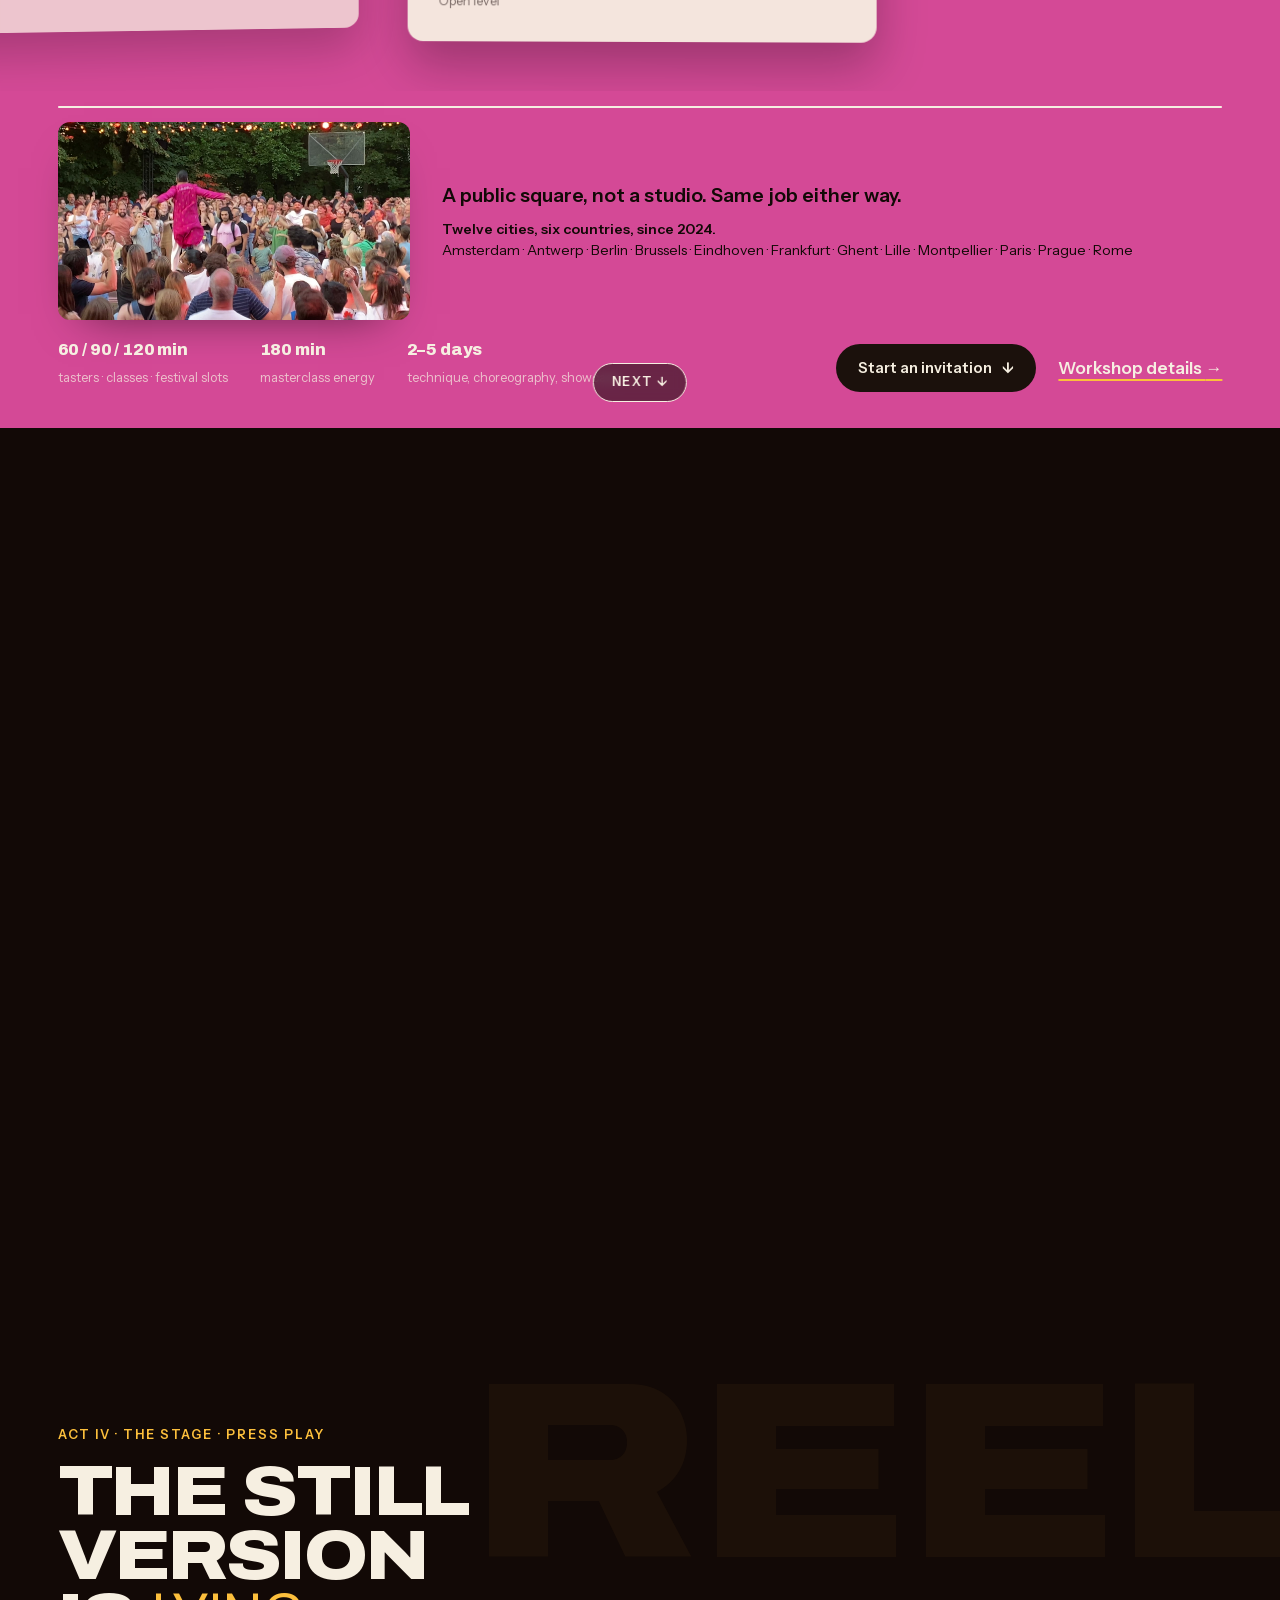
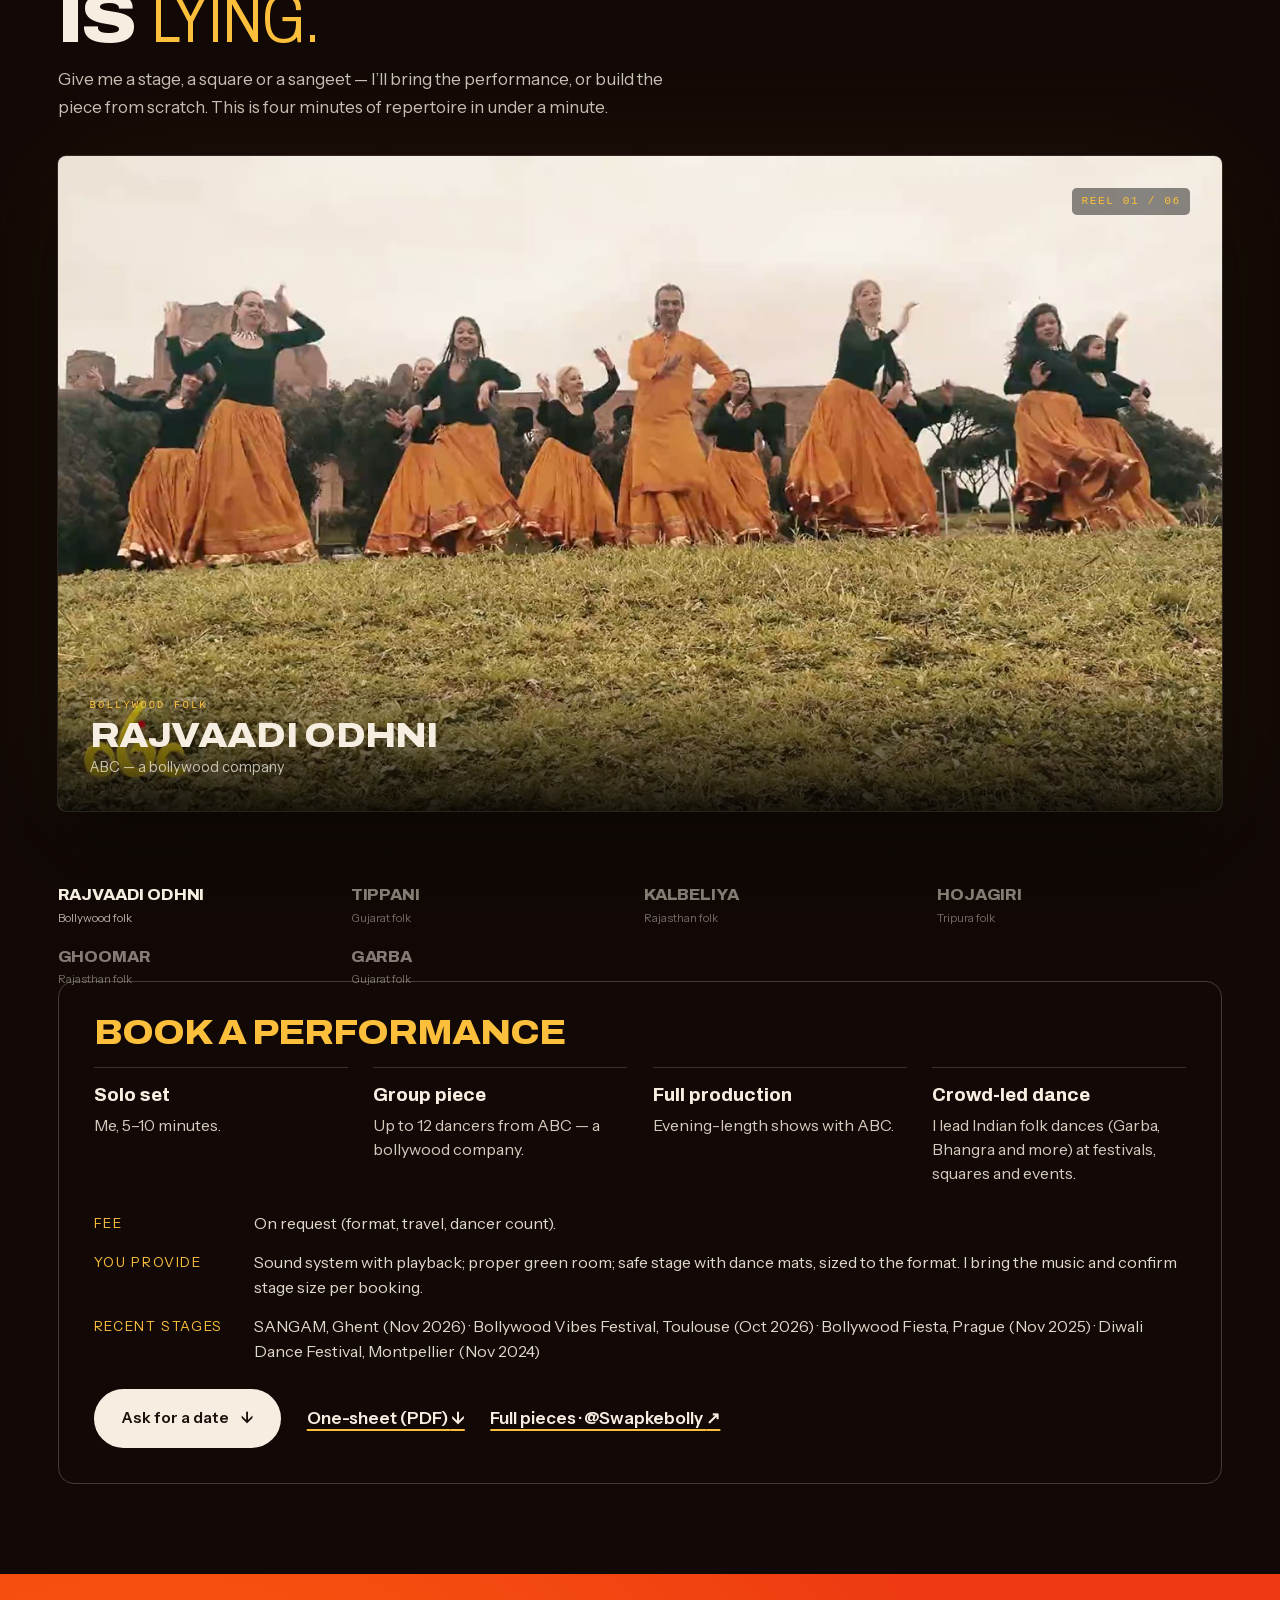
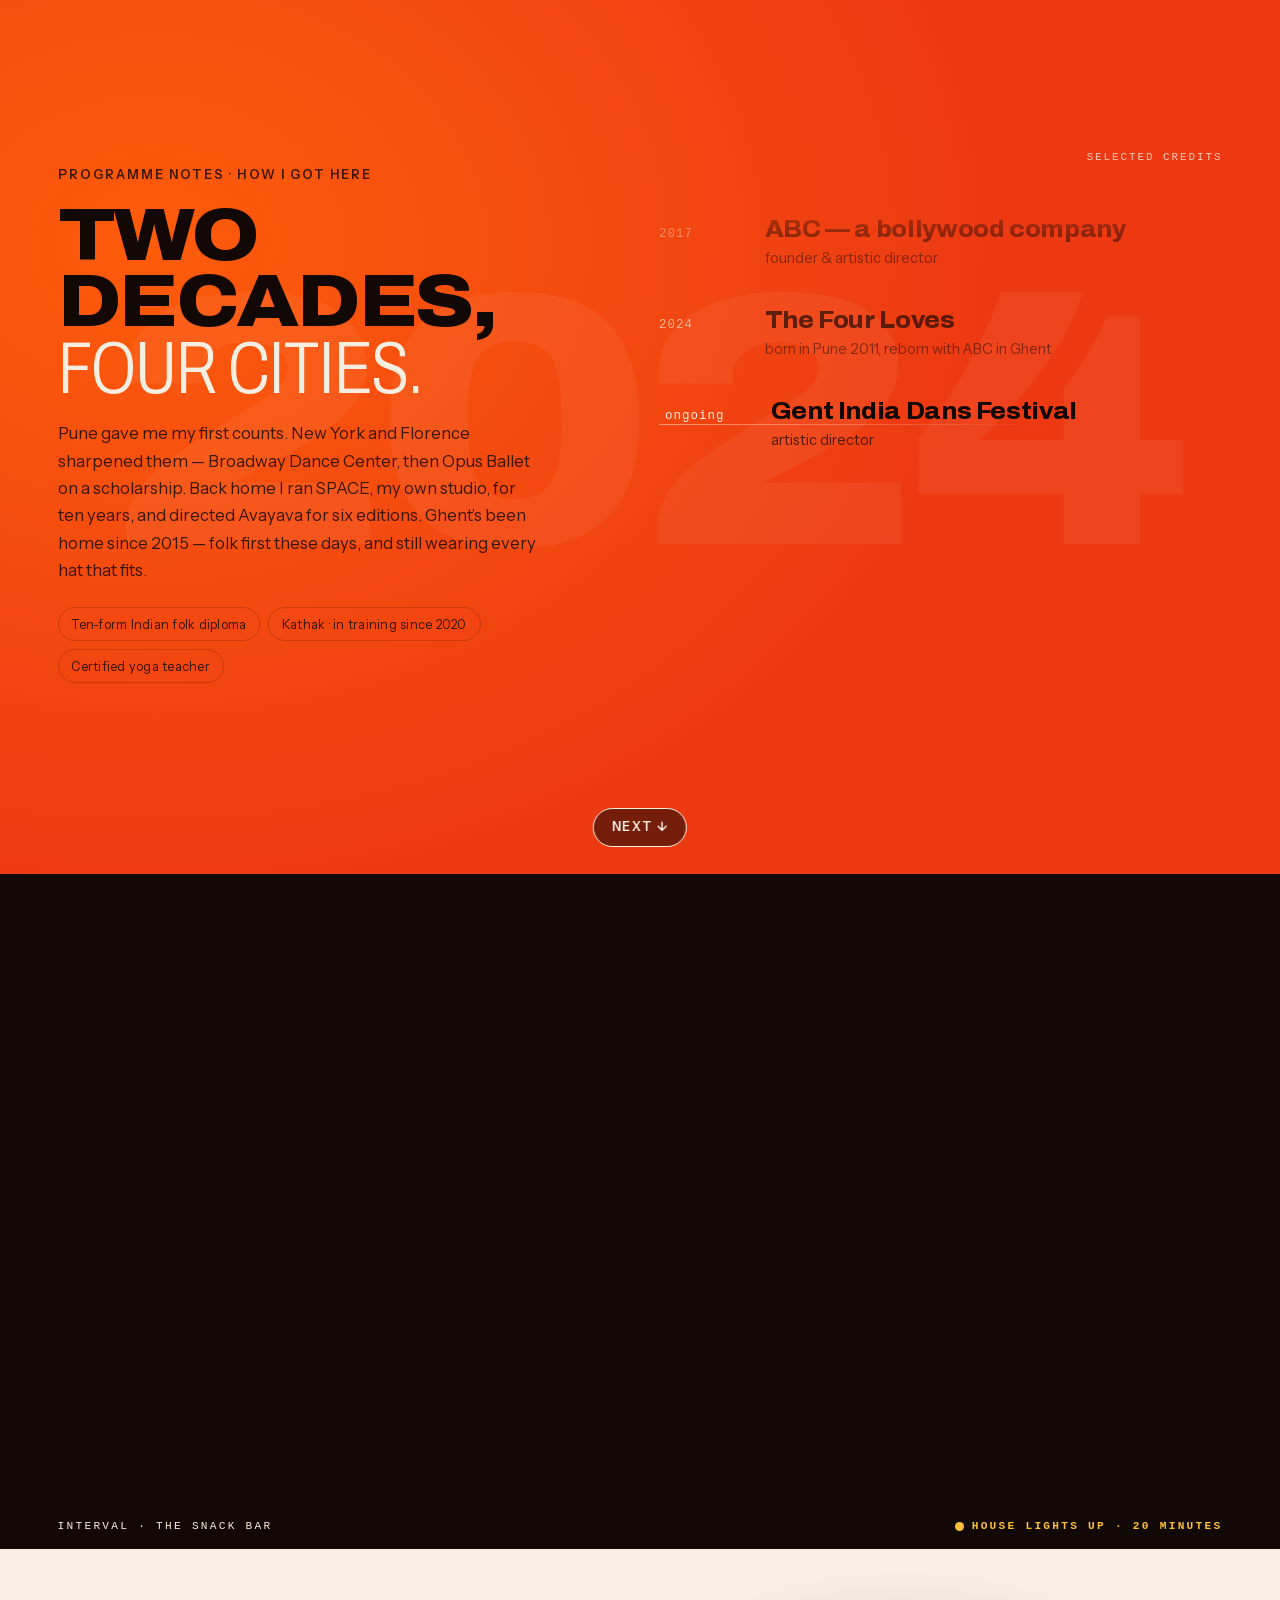
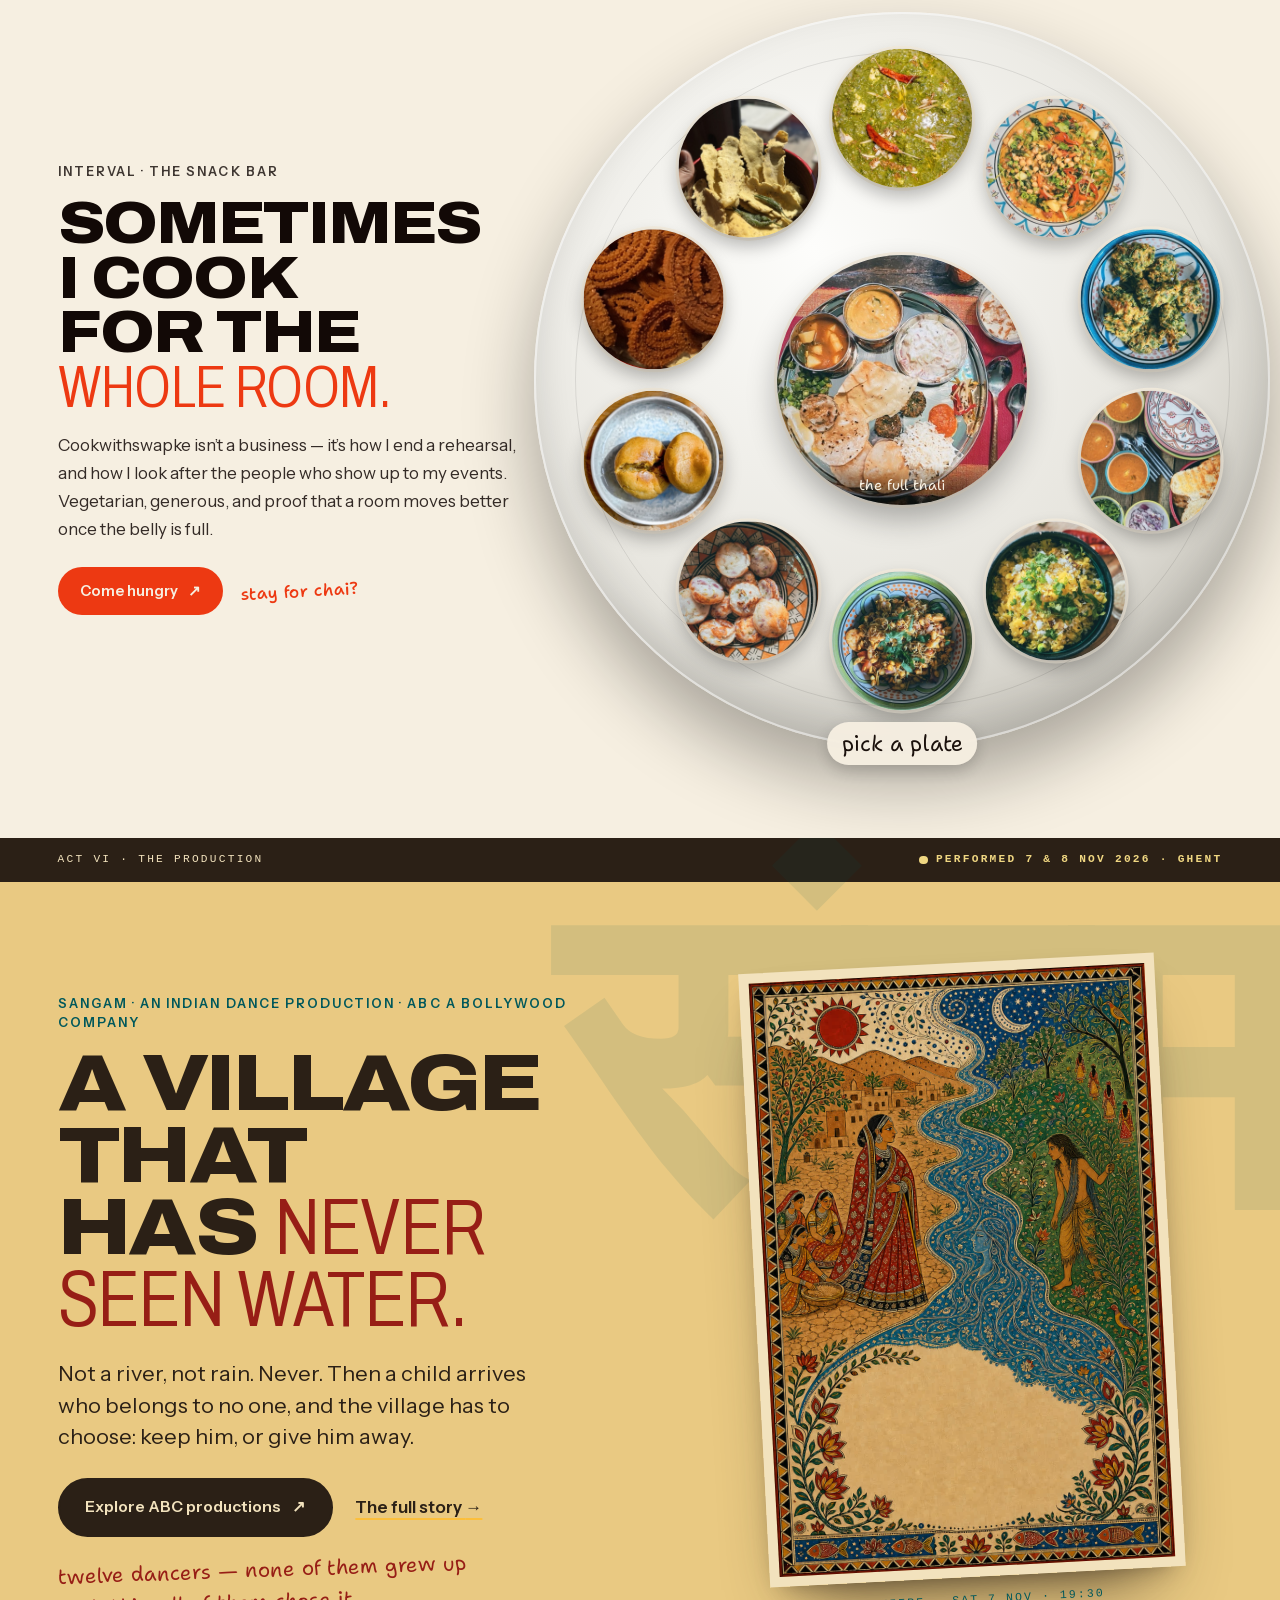
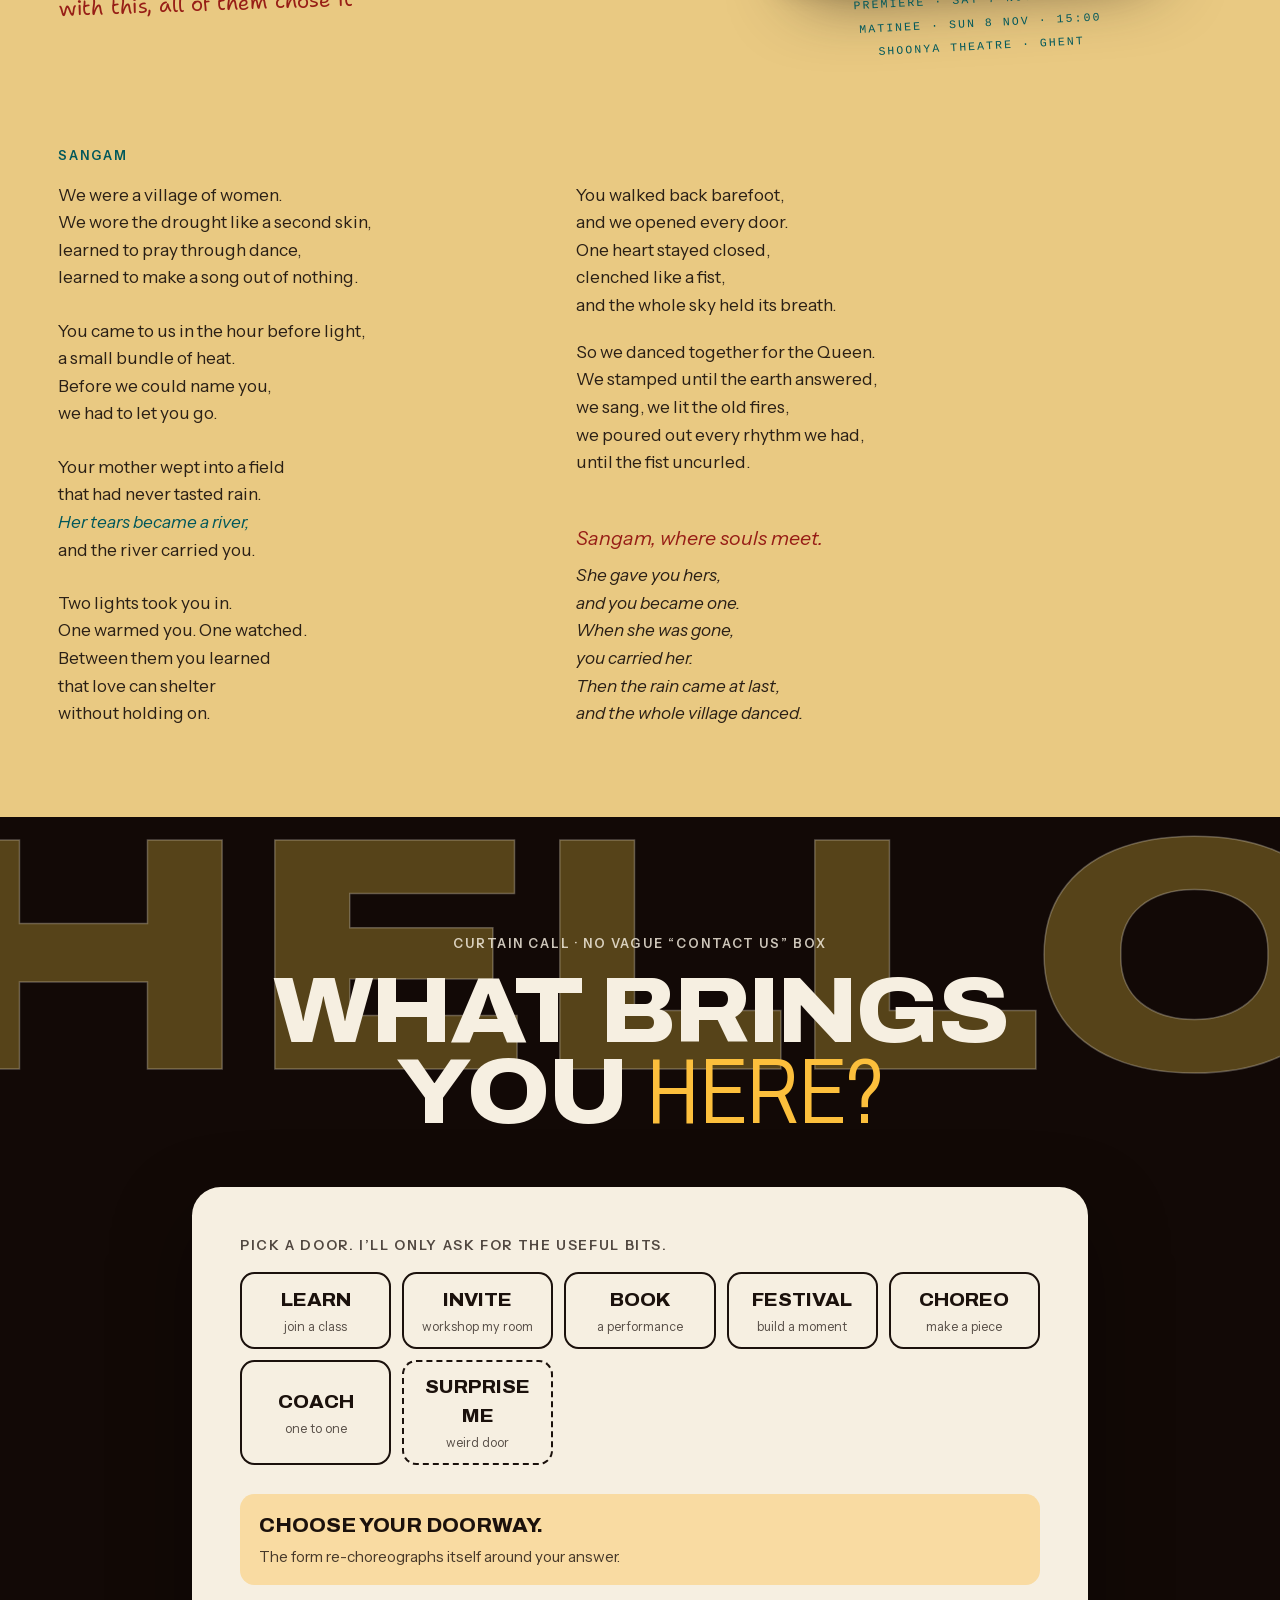
==== commit 58a7065a: "Act IV: booker block (#book) and downloadable one-sheet Formats (solo set 5-10 min; group piece up t" ====
--- a/index.html
+++ b/index.html
@@ -48,7 +48,7 @@
       document.body && document.body.classList.add("is-loaded", "is-settled");
     }, 4000);
   </script>
-  <link rel="stylesheet" href="styles.css?v=20261120-qf">
+  <link rel="stylesheet" href="styles.css?v=20261120-book">
   <script type="application/ld+json">
     {
       "@context": "https://schema.org",
@@ -103,7 +103,7 @@
     <p class="topbar__context"><span id="topbarAct">Overture</span><em id="topbarContext">Everything is choreography</em></p>
     <div class="topbar__end">
       <nav class="topbar__quick" aria-label="Quick links">
-        <a href="#classes">Classes</a><a href="#live">Dates</a><a href="#stage">Book</a>
+        <a href="#classes">Classes</a><a href="#live">Dates</a><a href="#book">Book</a>
       </nav>
       <button class="menu-button" id="menuButton" type="button" aria-expanded="false" aria-controls="menu">
         <span>Programme</span><i aria-hidden="true"></i>
@@ -363,9 +363,24 @@
         </div>
       </div>
 
-      <div class="action-pair rl-cta reveal">
-        <a class="button button--paper" href="https://youtube.com/@Swapkebolly" target="_blank" rel="noopener noreferrer">Full pieces · @Swapkebolly <span>↗</span></a>
-        <a class="text-link" href="#hello" data-select-intent="Book a performance">Book the moving version <span>↓</span></a>
+      <div class="bk reveal" id="book">
+        <h3 class="bk-title">Book a performance</h3>
+        <ul class="bk-formats">
+          <li><b>Solo set</b><span>Me, 5–10 minutes.</span></li>
+          <li><b>Group piece</b><span>Up to 12 dancers from ABC — a bollywood company.</span></li>
+          <li><b>Full production</b><span>Evening-length shows with ABC.</span></li>
+          <li><b>Crowd-led dance</b><span>I lead Indian folk dances (Garba, Bhangra and more) at festivals, squares and events.</span></li>
+        </ul>
+        <dl class="bk-facts">
+          <div><dt>Fee</dt><dd>On request (format, travel, dancer count).</dd></div>
+          <div><dt>You provide</dt><dd>Sound system with playback; proper green room; safe stage with dance mats, sized to the format. I bring the music and confirm stage size per booking.</dd></div>
+          <div><dt>Recent stages</dt><dd>SANGAM, Ghent (Nov 2026) · Bollywood Vibes Festival, Toulouse (Oct 2026) · Bollywood Fiesta, Prague (Nov 2025) · Diwali Dance Festival, Montpellier (Nov 2024)</dd></div>
+        </dl>
+        <div class="bk-actions">
+          <a class="button button--paper" href="#hello" data-select-intent="Book a performance">Ask for a date <span>↓</span></a>
+          <a class="text-link" href="assets/swapnil-dagliya-booking.pdf" download>One-sheet (PDF) <span>↓</span></a>
+          <a class="text-link" href="https://youtube.com/@Swapkebolly" target="_blank" rel="noopener noreferrer">Full pieces · @Swapkebolly <span>↗</span></a>
+        </div>
       </div>
     </section>
 
--- a/styles.css
+++ b/styles.css
@@ -1434,7 +1434,7 @@
 @media (max-width: 720px) {
   .cta-pill { display: inline-flex; }
   /* On stage after the Overture; off again once you have arrived at the Curtain call. */
-  body[data-act]:not([data-act="overture"]):not([data-act="hello"]):not([data-act="programme"]):not([data-act="classes"]):not([data-act="workshops"]) .cta-pill {
+  body[data-act]:not([data-act="overture"]):not([data-act="hello"]):not([data-act="programme"]):not([data-act="classes"]):not([data-act="workshops"]):not([data-act="stage"]) .cta-pill {
     opacity: 1; transform: none; pointer-events: auto;
   }
   body.menu-open .cta-pill { opacity: 0; transform: translateY(10px); pointer-events: none; }
@@ -1444,7 +1444,7 @@
 }
 @media (prefers-reduced-motion: reduce) {
   .cta-pill { transform: none; transition: opacity 220ms linear; }
-  body[data-act]:not([data-act="overture"]):not([data-act="hello"]):not([data-act="programme"]):not([data-act="classes"]):not([data-act="workshops"]) .cta-pill { transform: none; }
+  body[data-act]:not([data-act="overture"]):not([data-act="hello"]):not([data-act="programme"]):not([data-act="classes"]):not([data-act="workshops"]):not([data-act="stage"]) .cta-pill { transform: none; }
 }
 
 /* ============================== Cameo (surprise door) ============================== */
@@ -1808,3 +1808,17 @@
   .hero__title { z-index: 5; }
   .hero__line--1, .hero__line--3 { text-shadow: 0 2px 14px oklch(0.12 0.02 40 / 0.7), 0 0 2px oklch(0.12 0.02 40 / 0.6); }
 }
+
+/* ---------- Act IV booker block (20 Nov 2026; facts from Swapnil, AskUserQuestion) ---------- */
+.bk { position: relative; z-index: 2; margin-top: clamp(1.8rem, 5vh, 3rem); padding: clamp(1.3rem, 3vw, 2.2rem); border: 1px solid color-mix(in oklab, var(--cream) 22%, transparent); border-radius: 1rem; scroll-margin-top: 6rem; }
+.bk-title { font-family: var(--font-display); font-weight: 820; font-stretch: 110%; font-size: clamp(1.5rem, 3.2vw, 2.2rem); color: var(--marigold); }
+.bk-formats { list-style: none; margin: 1.2rem 0 0; padding: 0; display: grid; gap: 0.9rem 1.6rem; grid-template-columns: repeat(auto-fit, minmax(min(100%, 14rem), 1fr)); }
+.bk-formats li { display: grid; align-content: start; gap: 0.25rem; padding-top: 0.8rem; border-top: 1px solid color-mix(in oklab, var(--cream) 18%, transparent); }
+.bk-formats b { font-family: var(--font-display); font-weight: 760; font-size: 1.15rem; }
+.bk-formats span { font-size: 1rem; line-height: 1.5; opacity: 0.85; }
+.bk-facts { margin: 1.6rem 0 0; display: grid; gap: 0.9rem; }
+.bk-facts div { display: grid; grid-template-columns: 9rem 1fr; gap: 1rem; }
+.bk-facts dt { font-size: 0.85rem; letter-spacing: 0.12em; text-transform: uppercase; color: var(--marigold); padding-top: 0.15rem; }
+.bk-facts dd { margin: 0; font-size: 1rem; line-height: 1.55; opacity: 0.9; }
+.bk-actions { display: flex; flex-wrap: wrap; gap: 1rem 1.6rem; align-items: center; margin-top: 1.6rem; }
+@media (max-width: 640px) { .bk-facts div { grid-template-columns: 1fr; gap: 0.25rem; } }
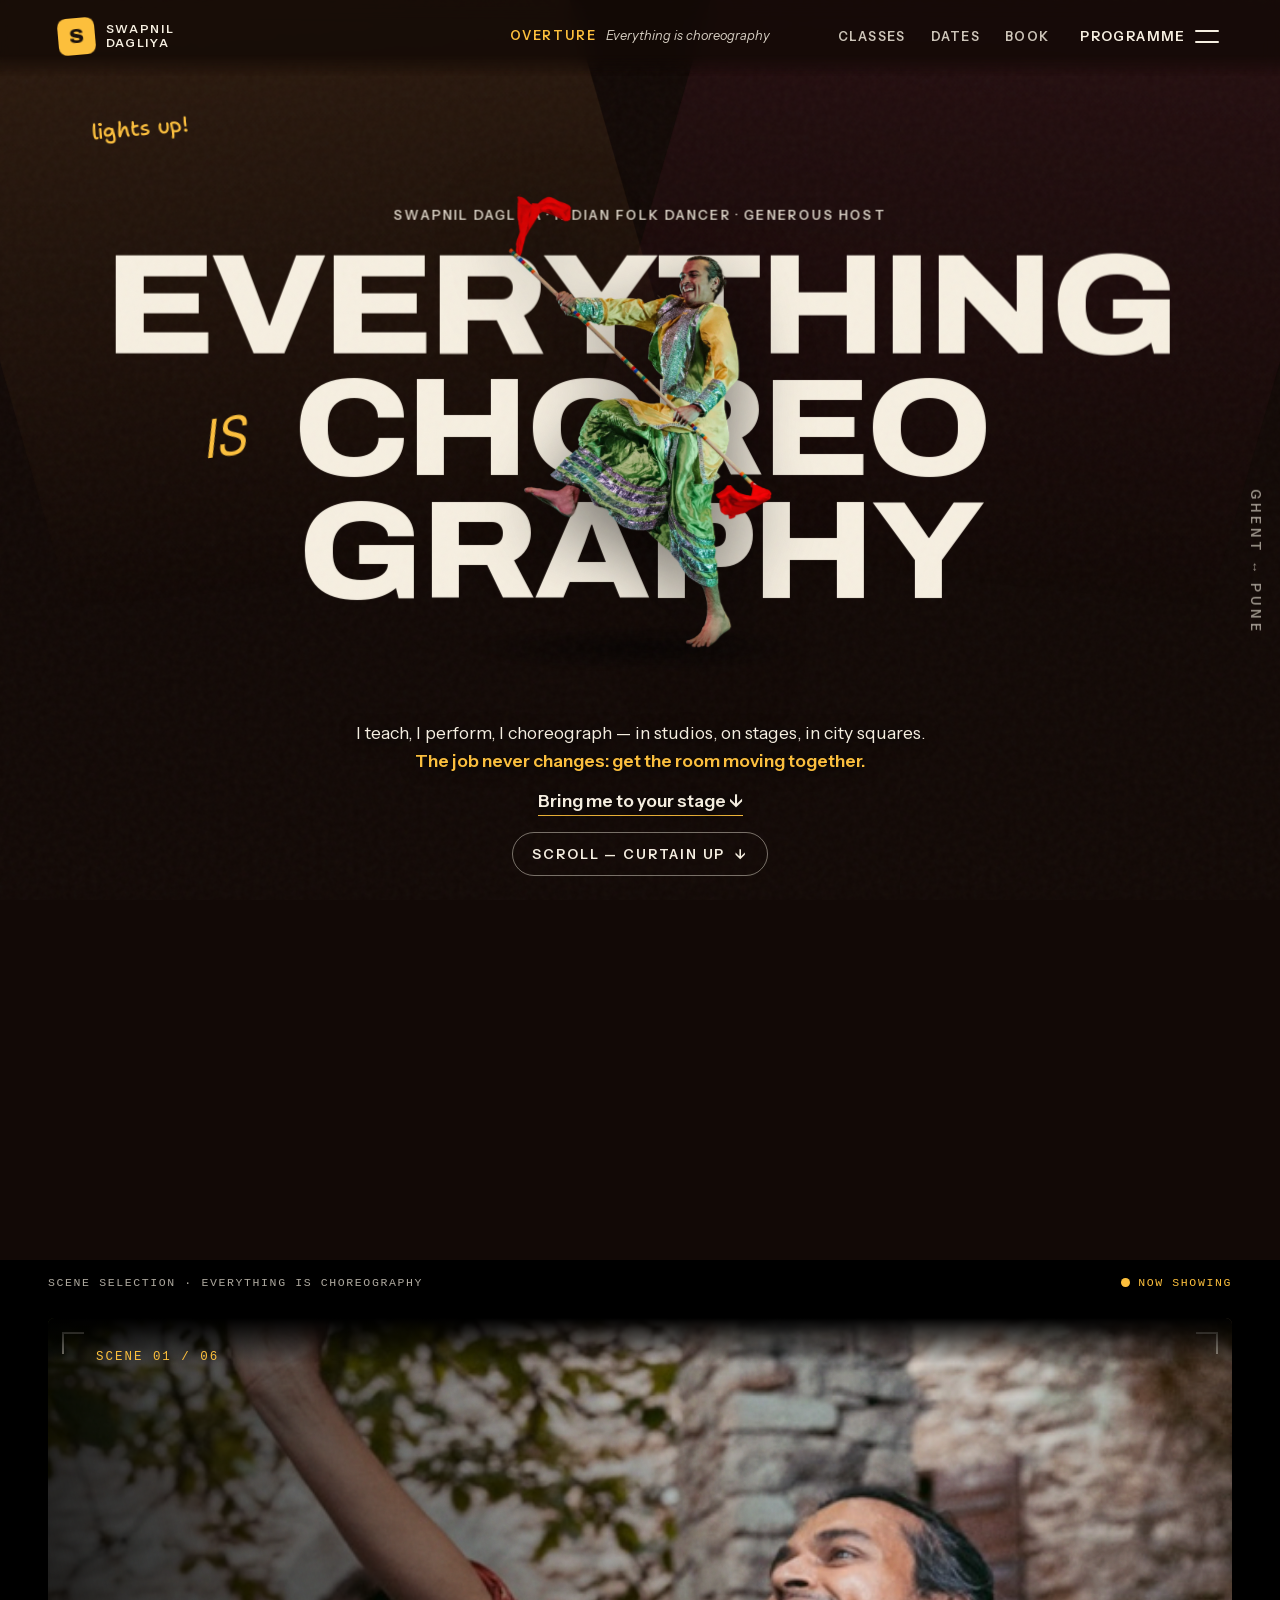
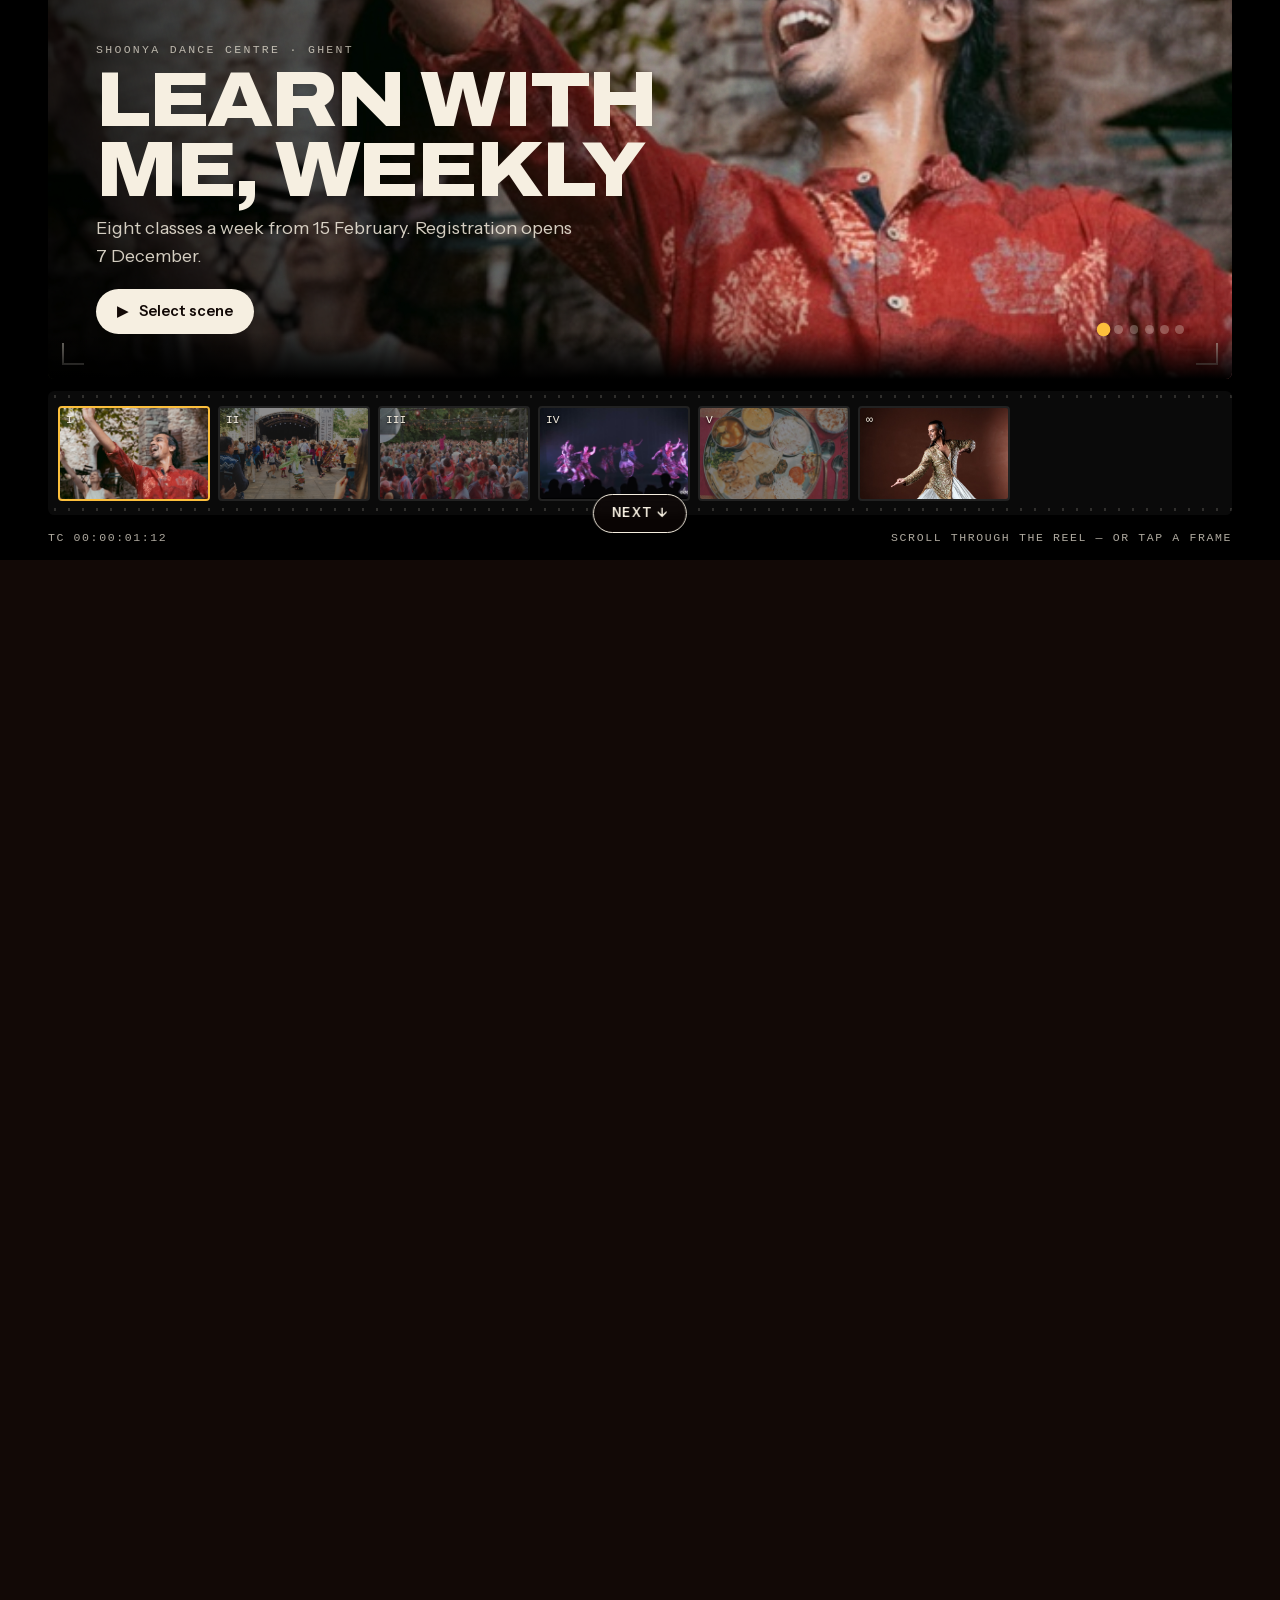
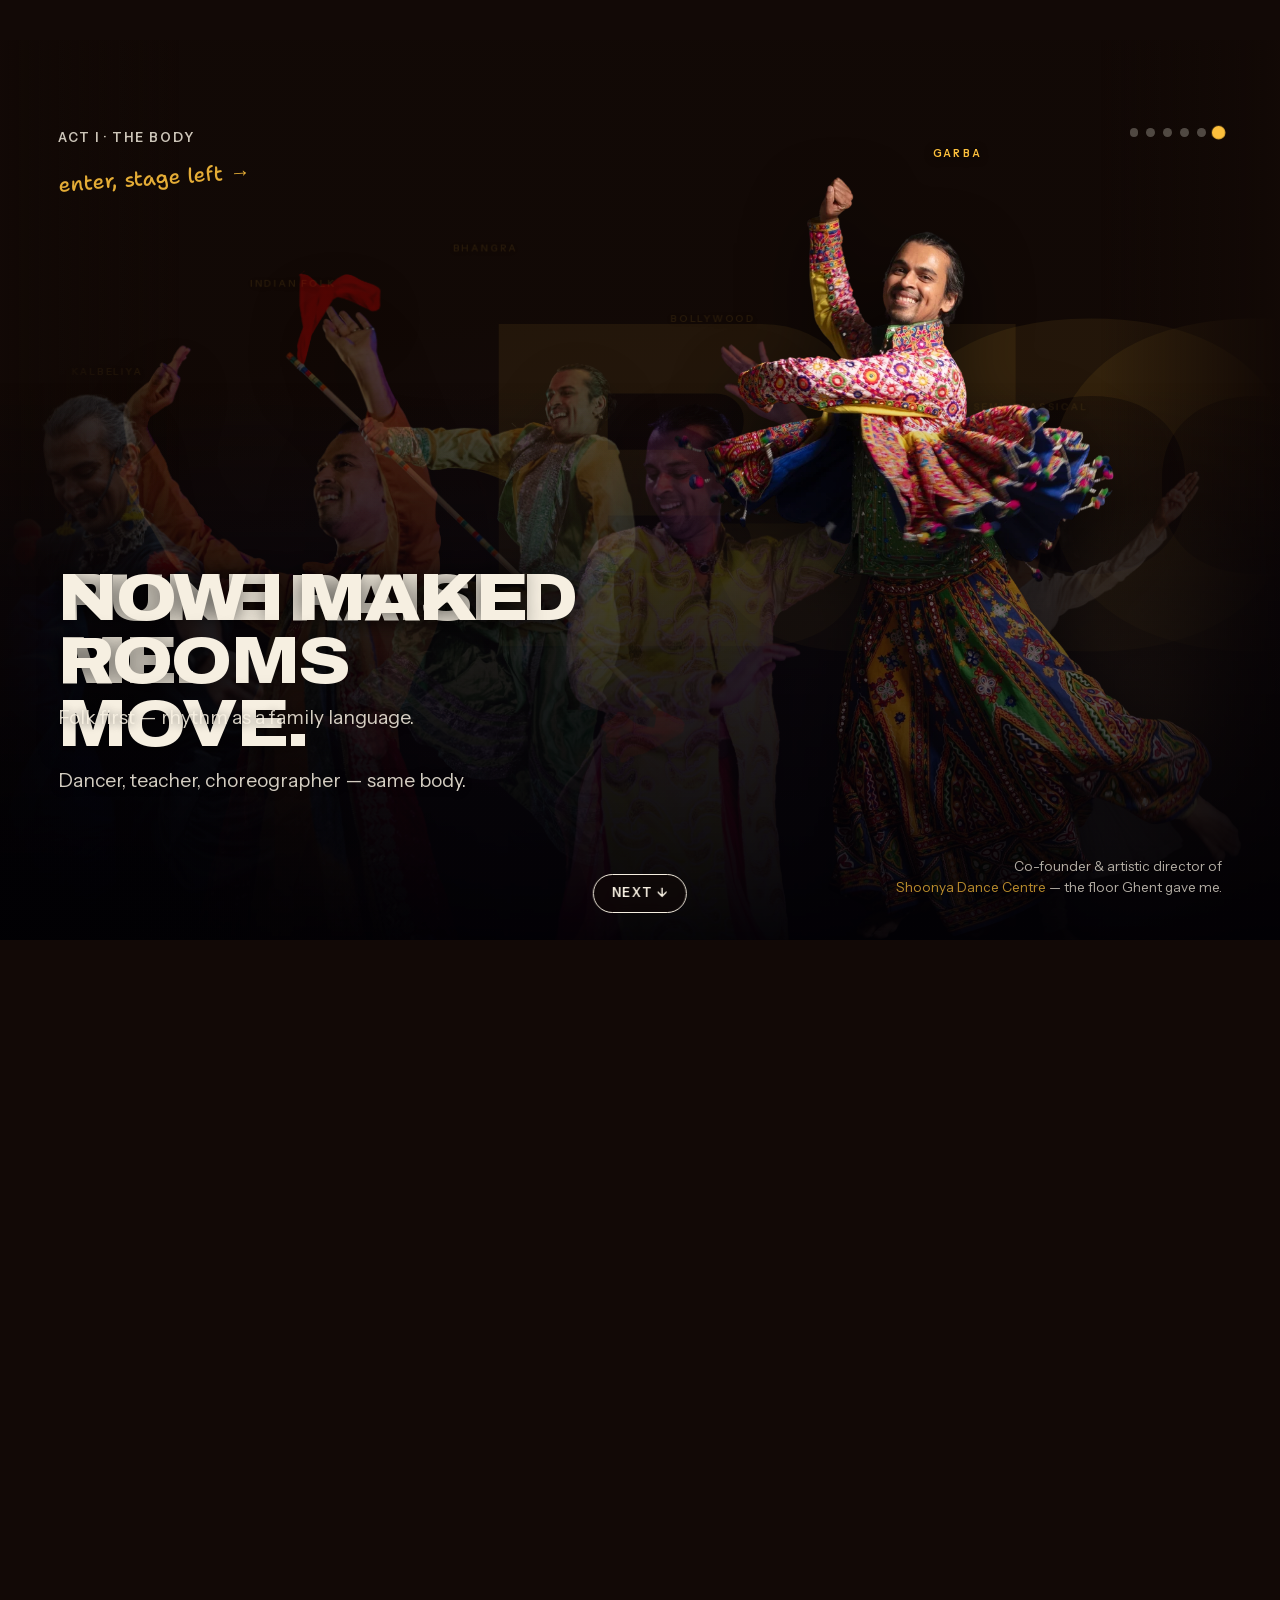
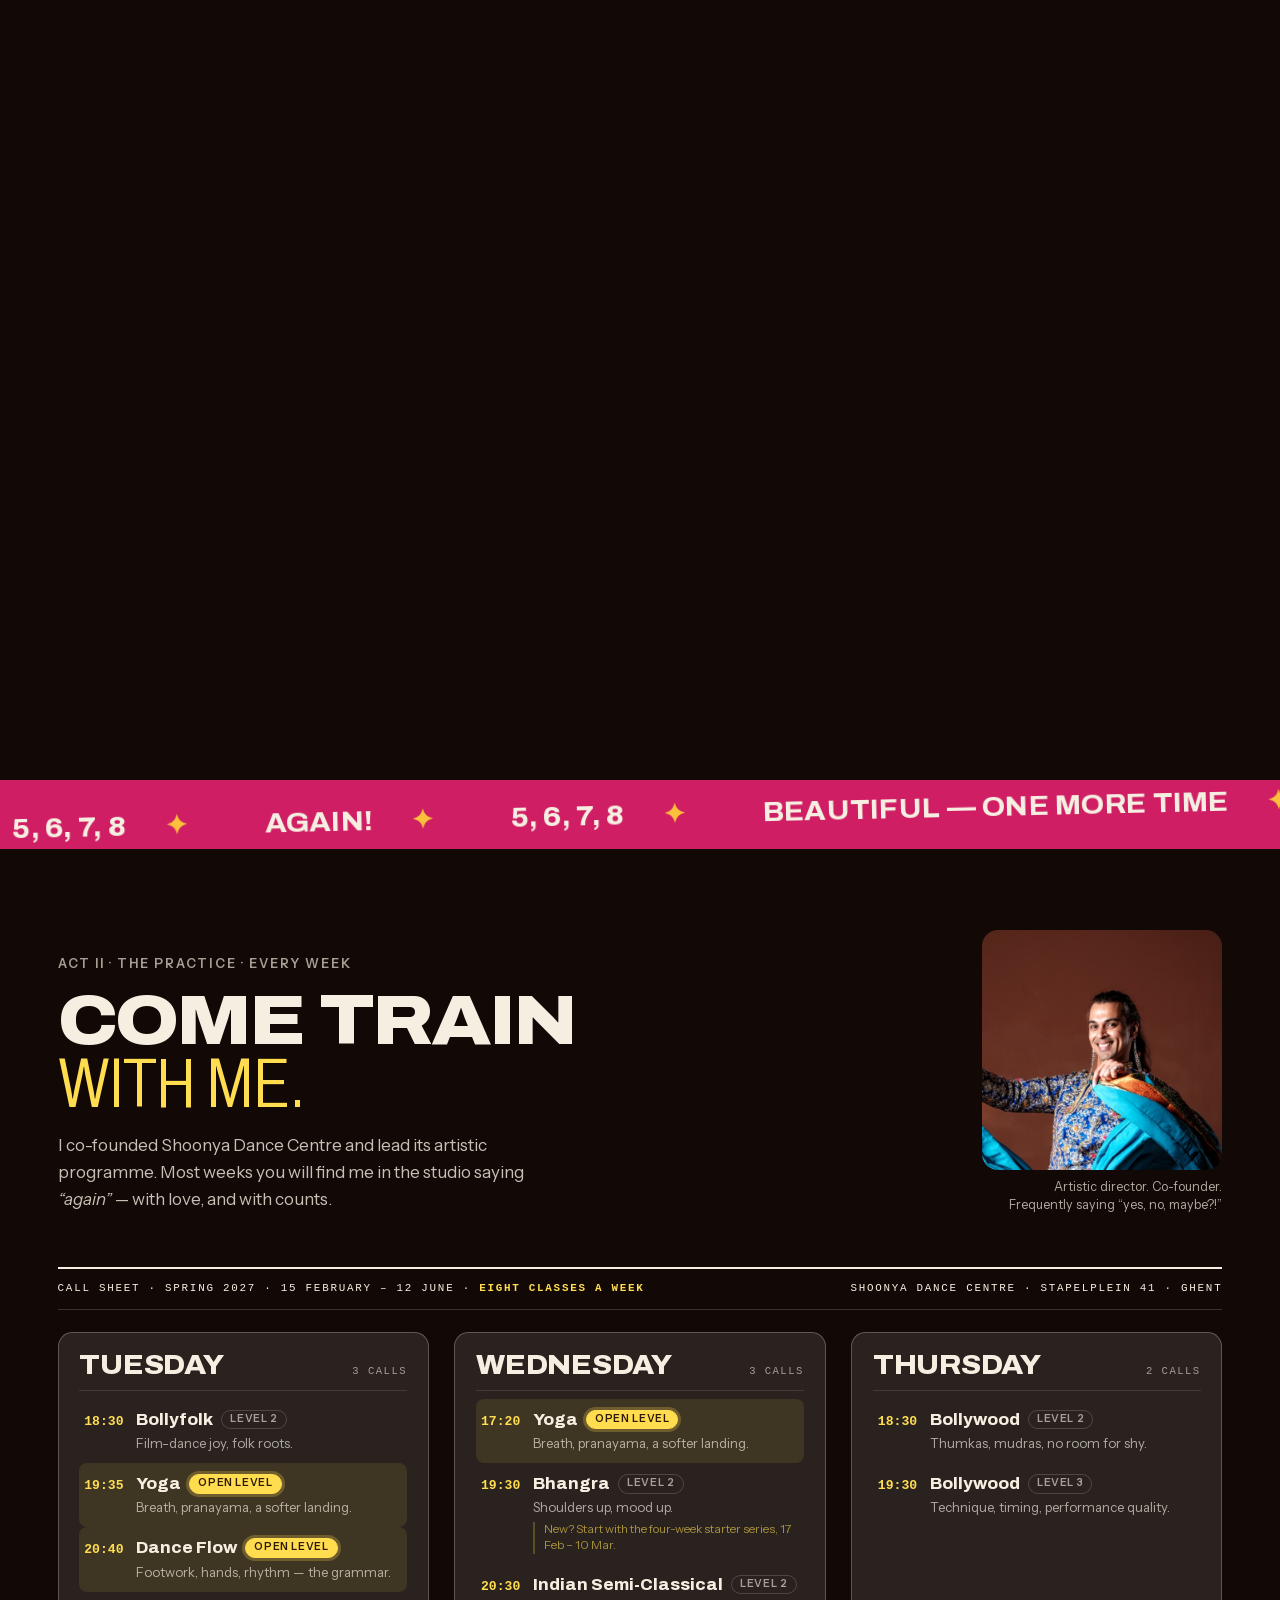
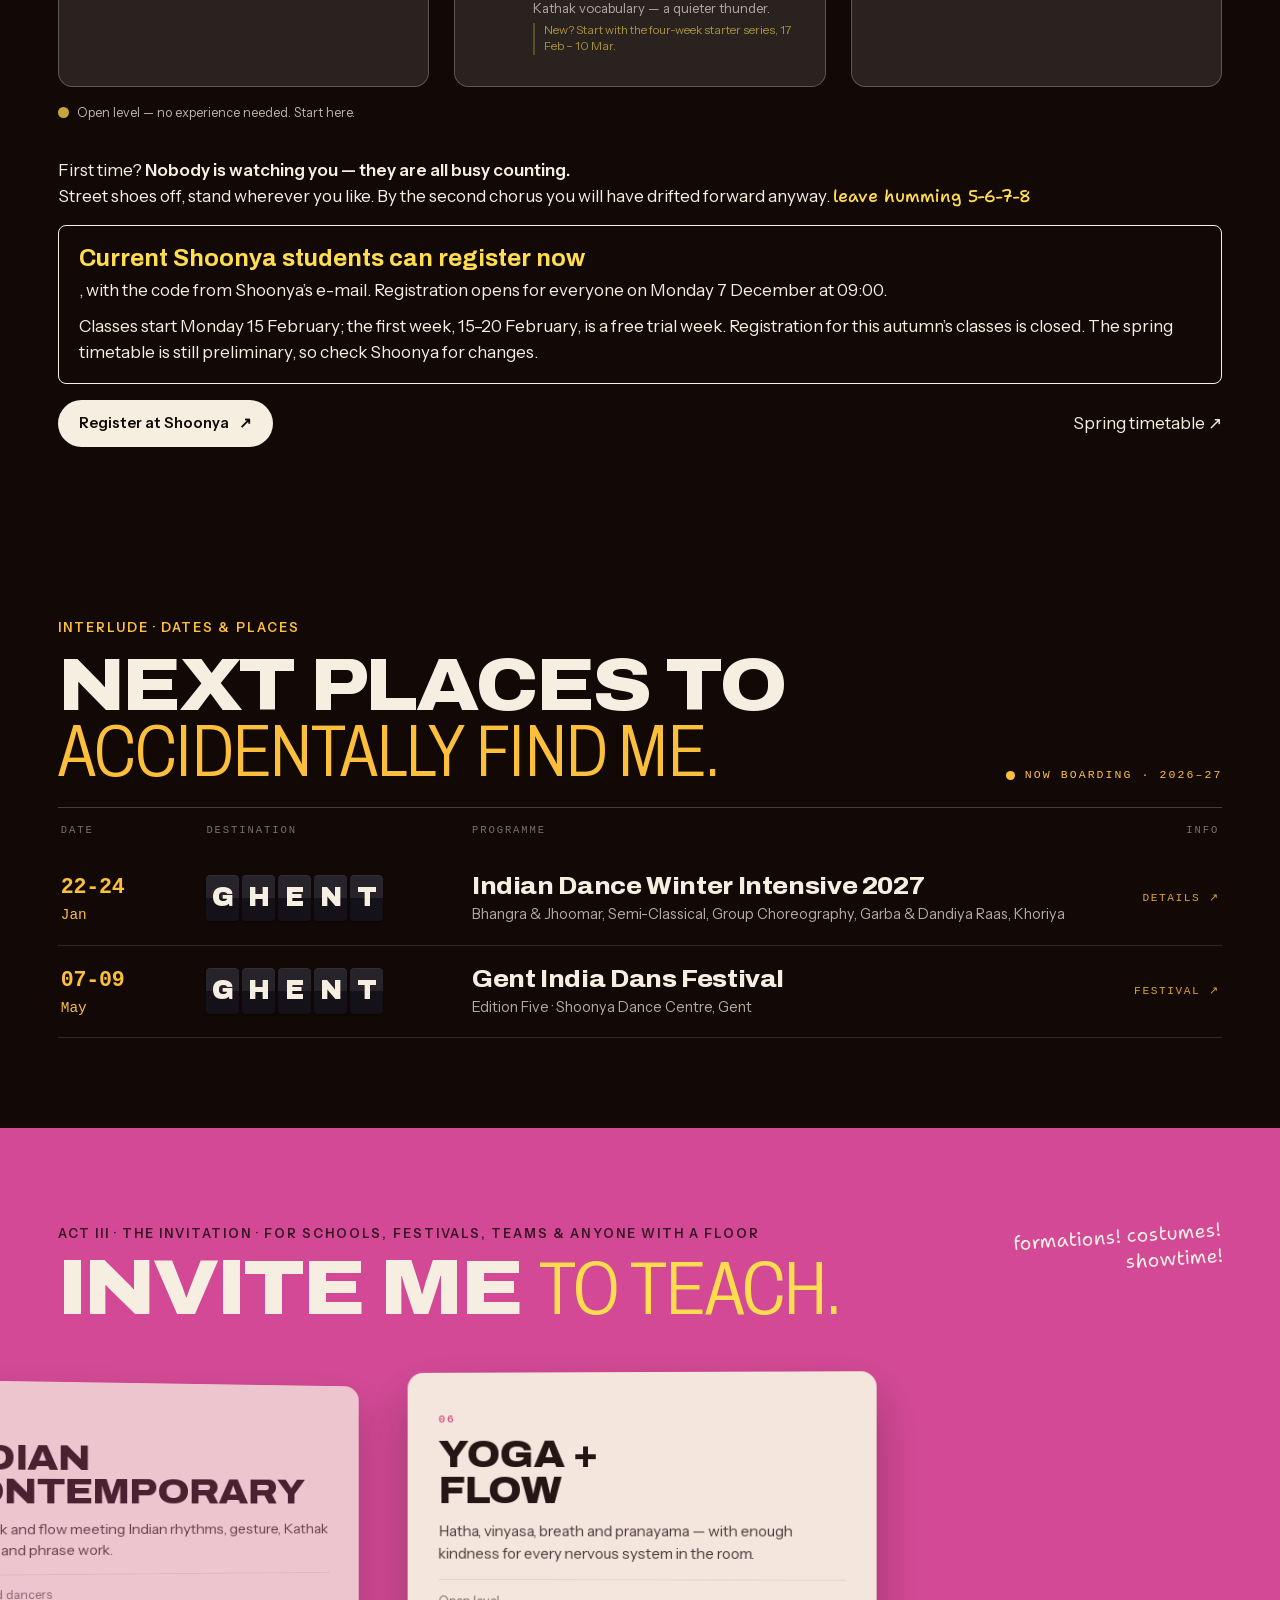
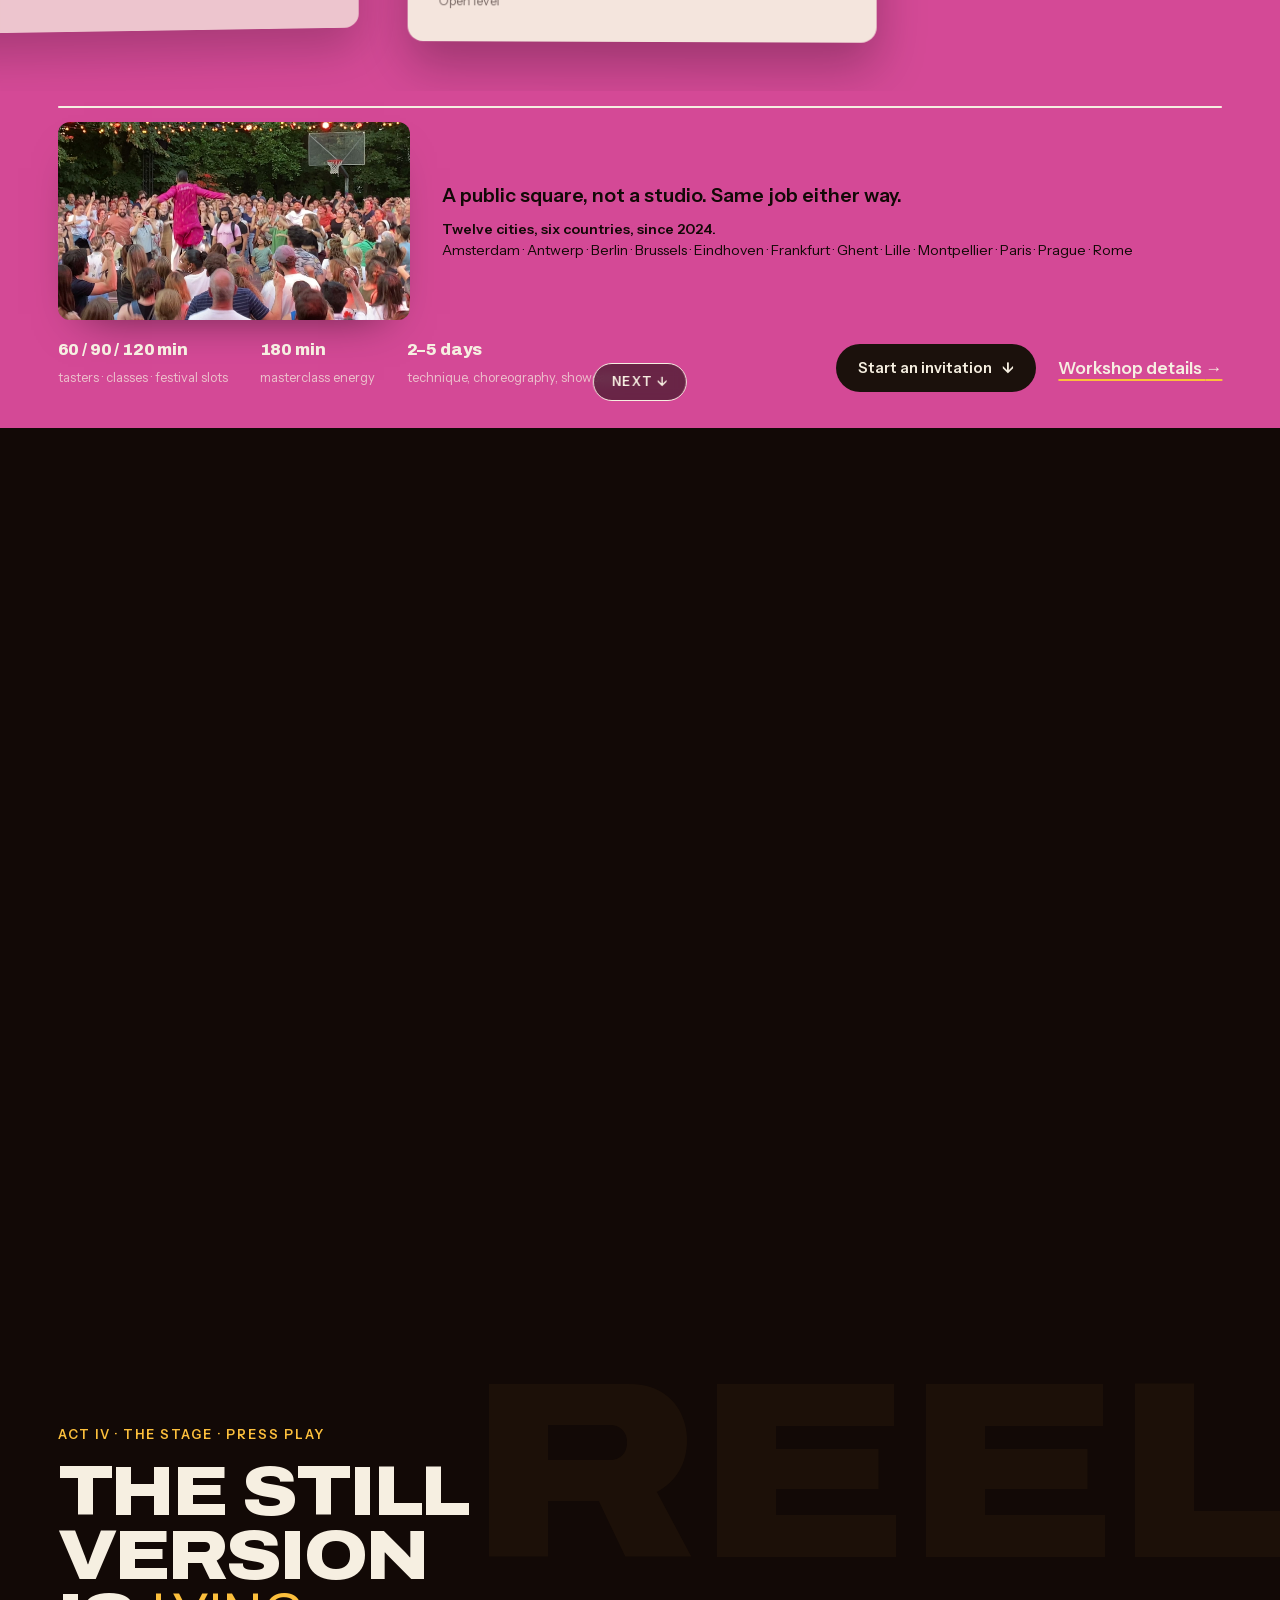
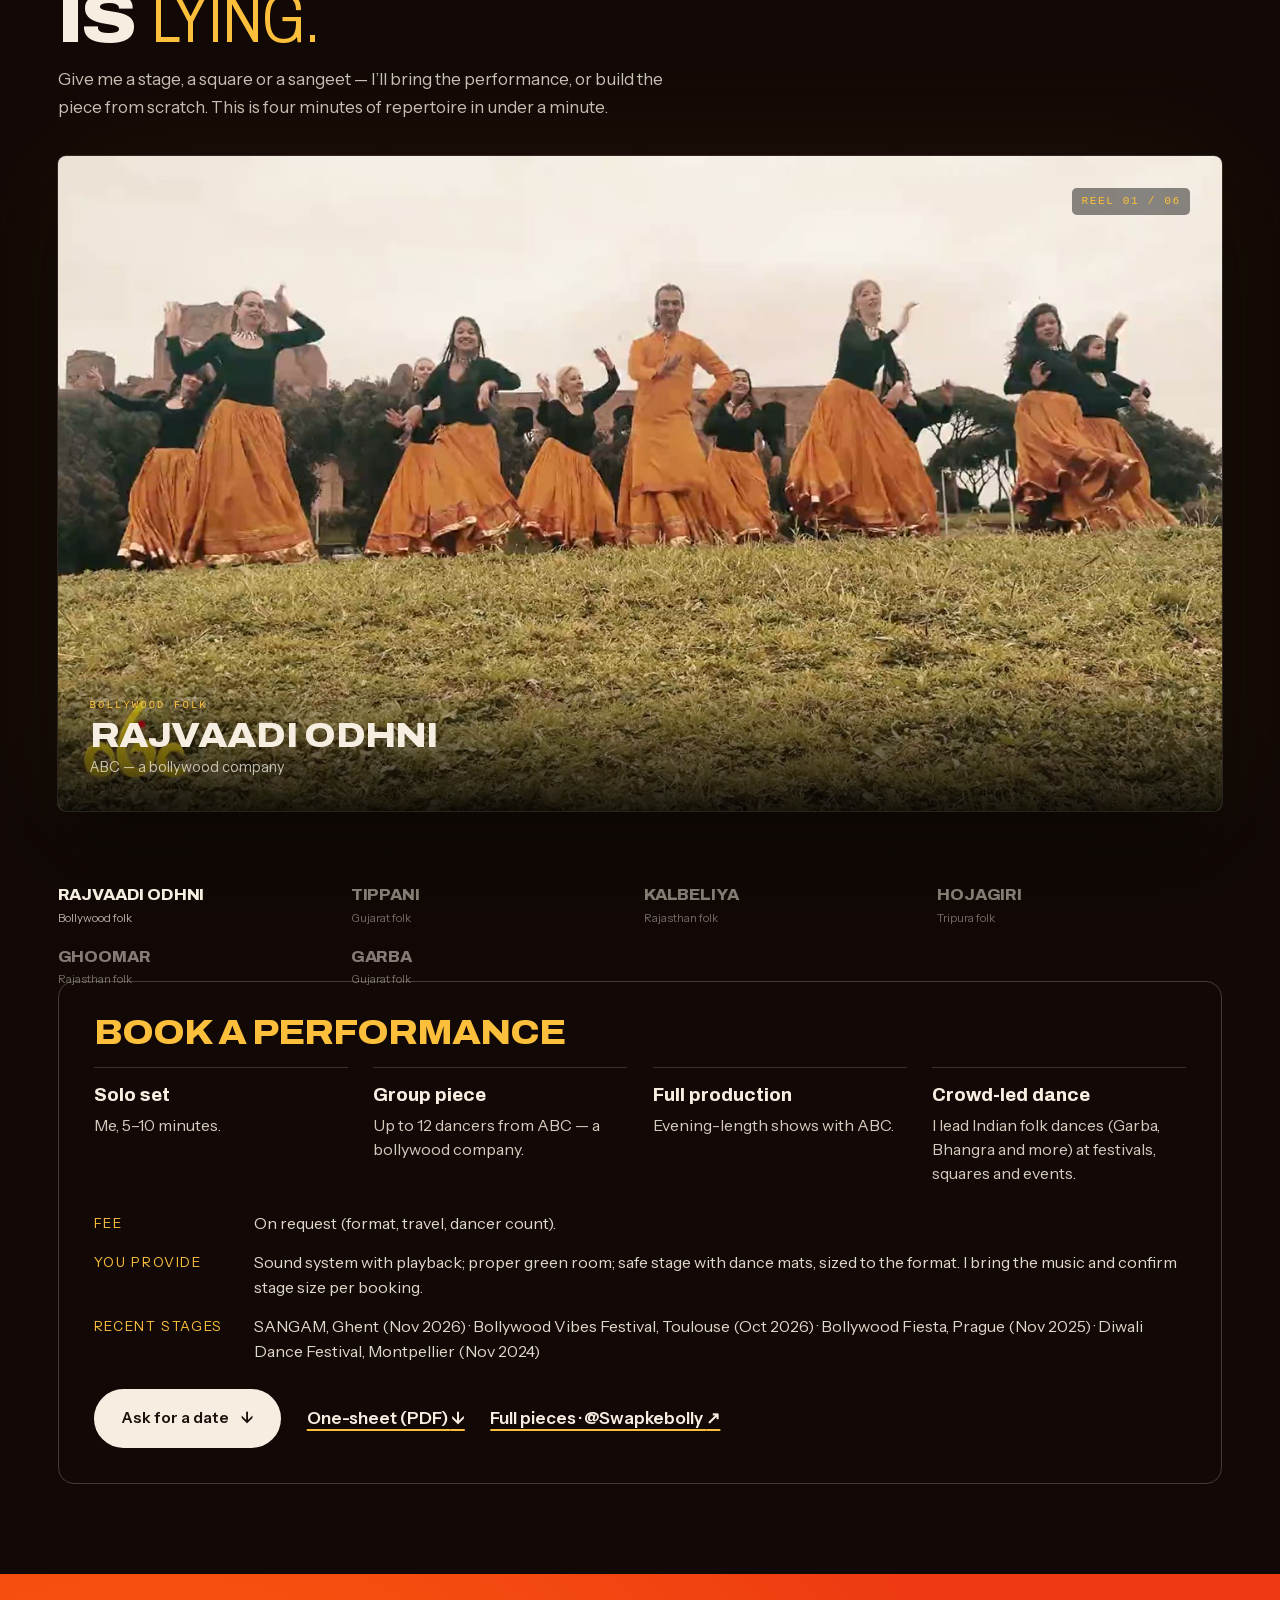
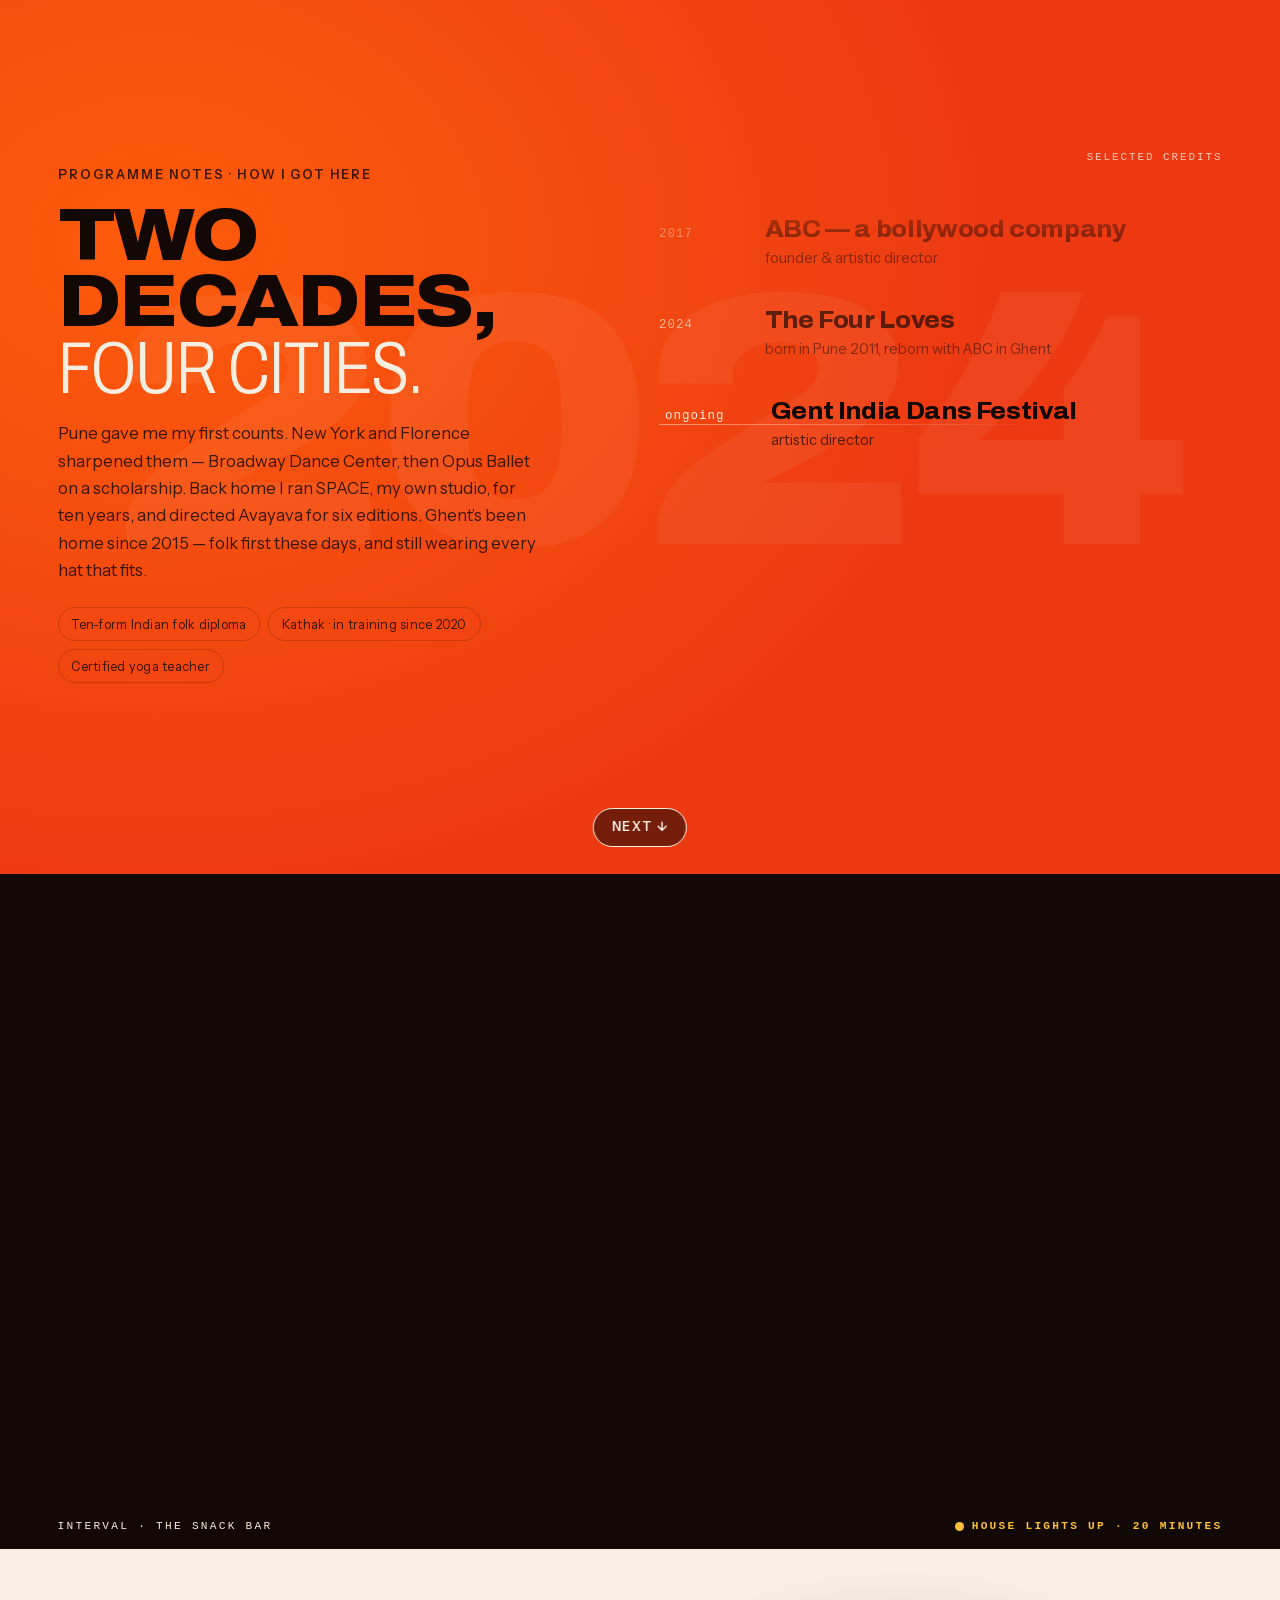
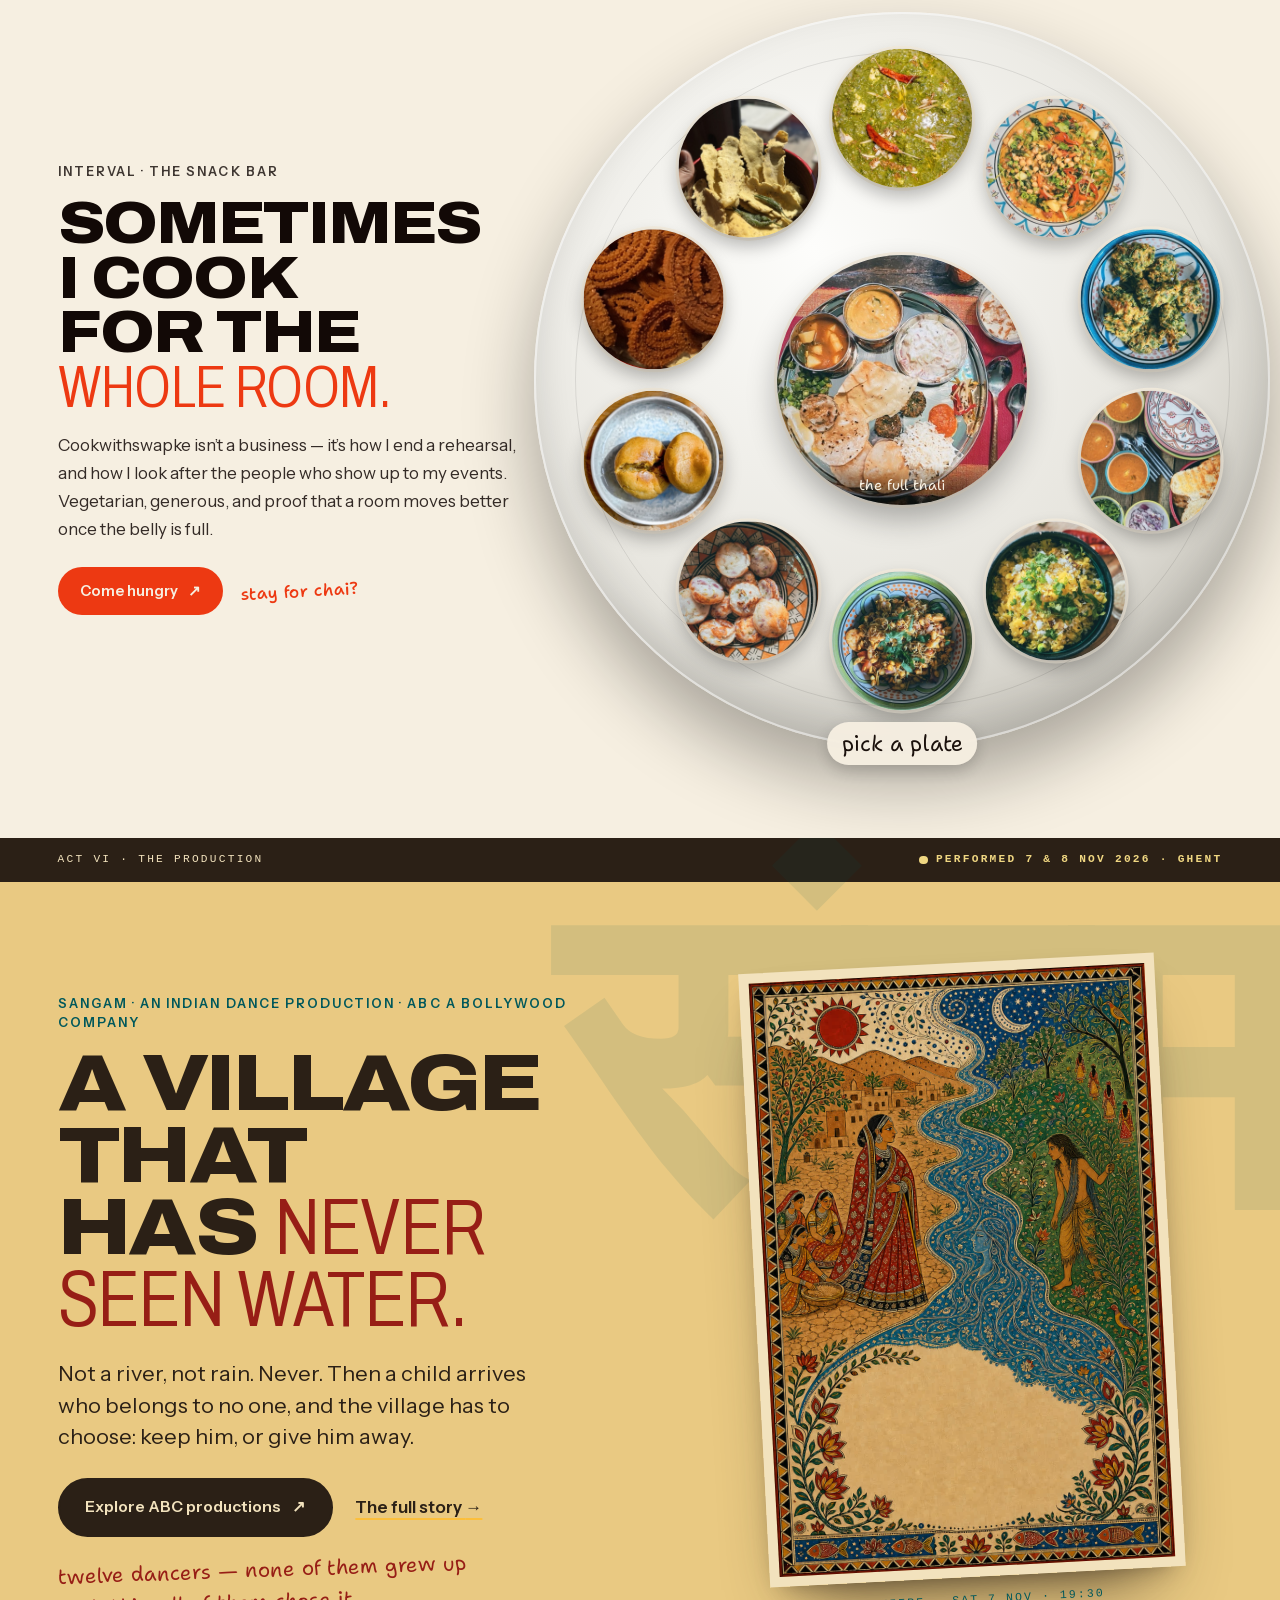
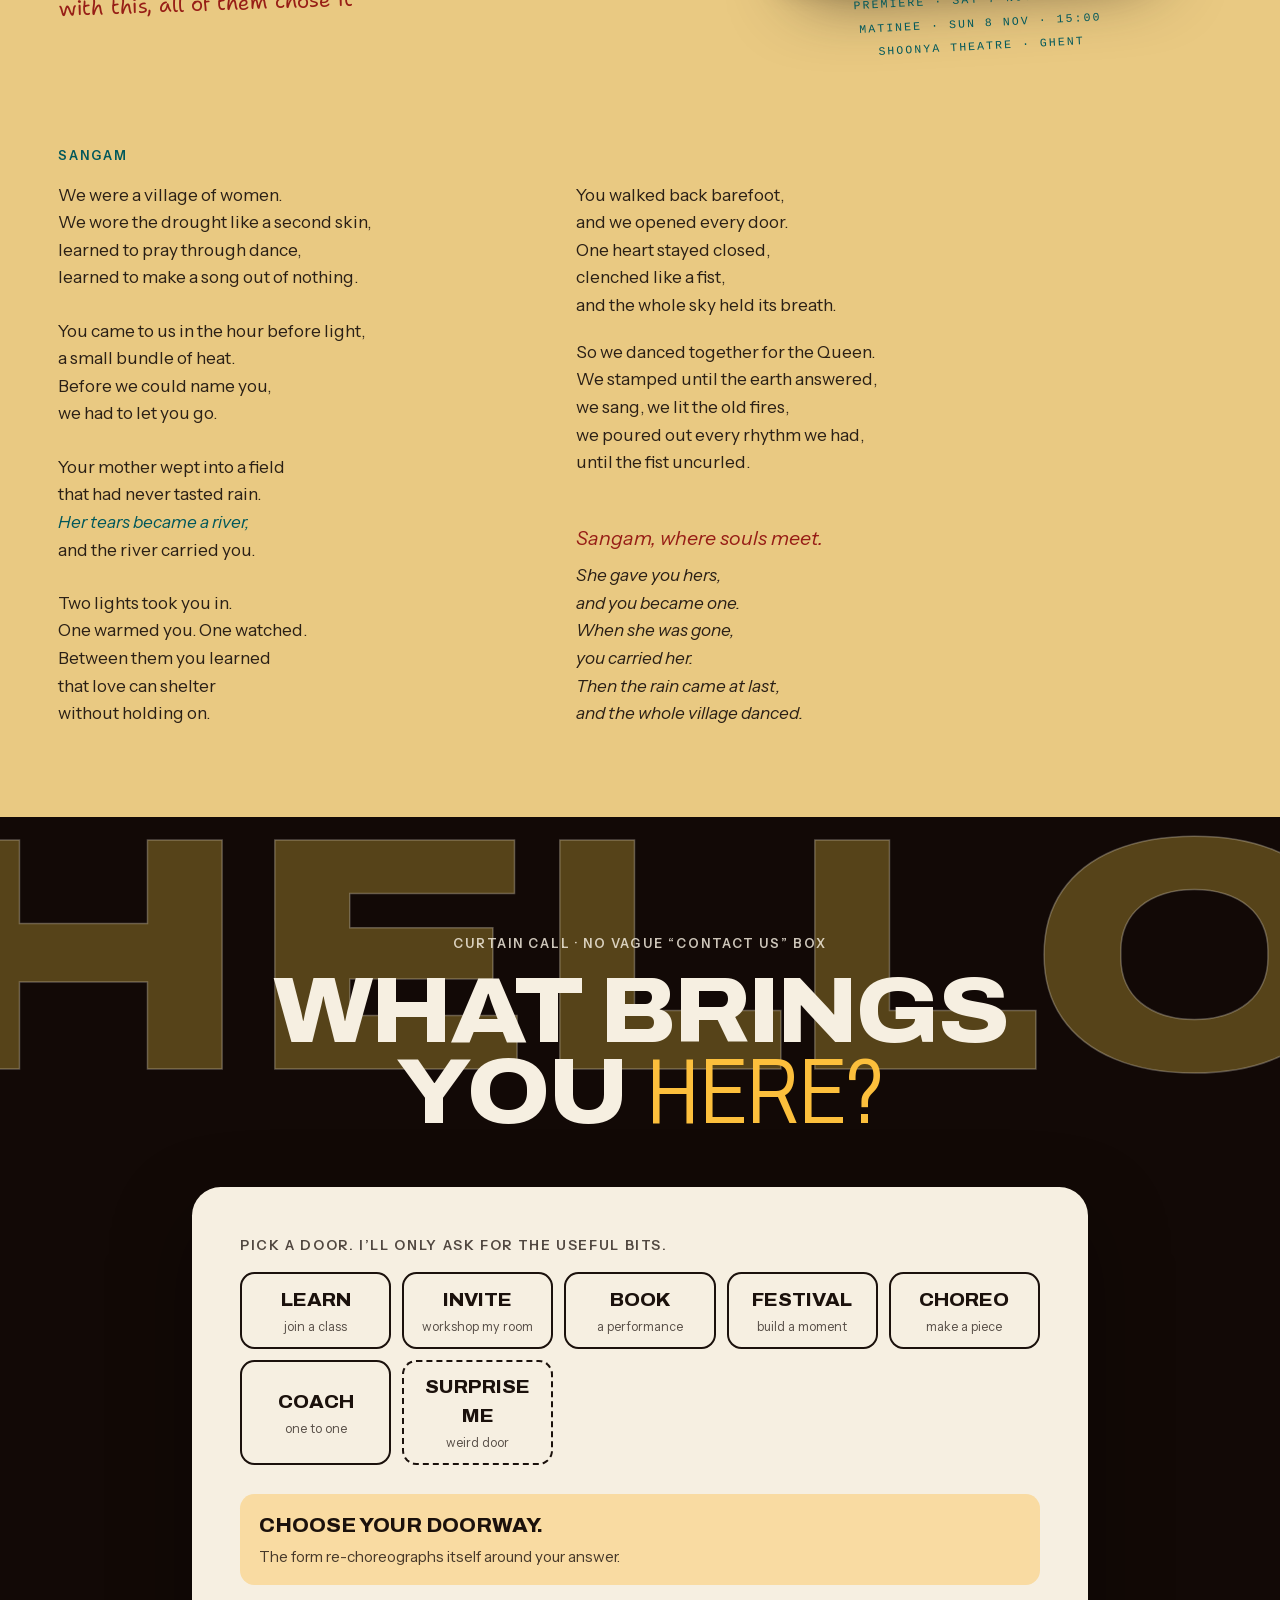
==== commit bc1bee84: "Review fixes: scene caption no longer runs off phone screens; no Next button on unpinned Act III (co" ====
--- a/index.html
+++ b/index.html
@@ -48,7 +48,7 @@
       document.body && document.body.classList.add("is-loaded", "is-settled");
     }, 4000);
   </script>
-  <link rel="stylesheet" href="styles.css?v=20261120-book">
+  <link rel="stylesheet" href="styles.css?v=20261120-rv">
   <script type="application/ld+json">
     {
       "@context": "https://schema.org",
--- a/styles.css
+++ b/styles.css
@@ -1822,3 +1822,10 @@
 .bk-facts dd { margin: 0; font-size: 1rem; line-height: 1.55; opacity: 0.9; }
 .bk-actions { display: flex; flex-wrap: wrap; gap: 1rem 1.6rem; align-items: center; margin-top: 1.6rem; }
 @media (max-width: 640px) { .bk-facts div { grid-template-columns: 1fr; gap: 0.25rem; } }
+
+/* ---------- Review fixes (20 Nov 2026) ----------
+   1. On phones the scene frame is wider than the viewport, so captions longer than
+      ~45 characters ran off-screen ("Registration … December" lost "opens 7").
+   2. Act III is not pinned at ≤900px, so its Next button sat on "Workshop details". */
+.srl__caption { max-width: min(46rem, 82%, calc(100vw - 3.5rem)); }
+@media (max-width: 900px) { .scene--invite .scene-skip { display: none; } }
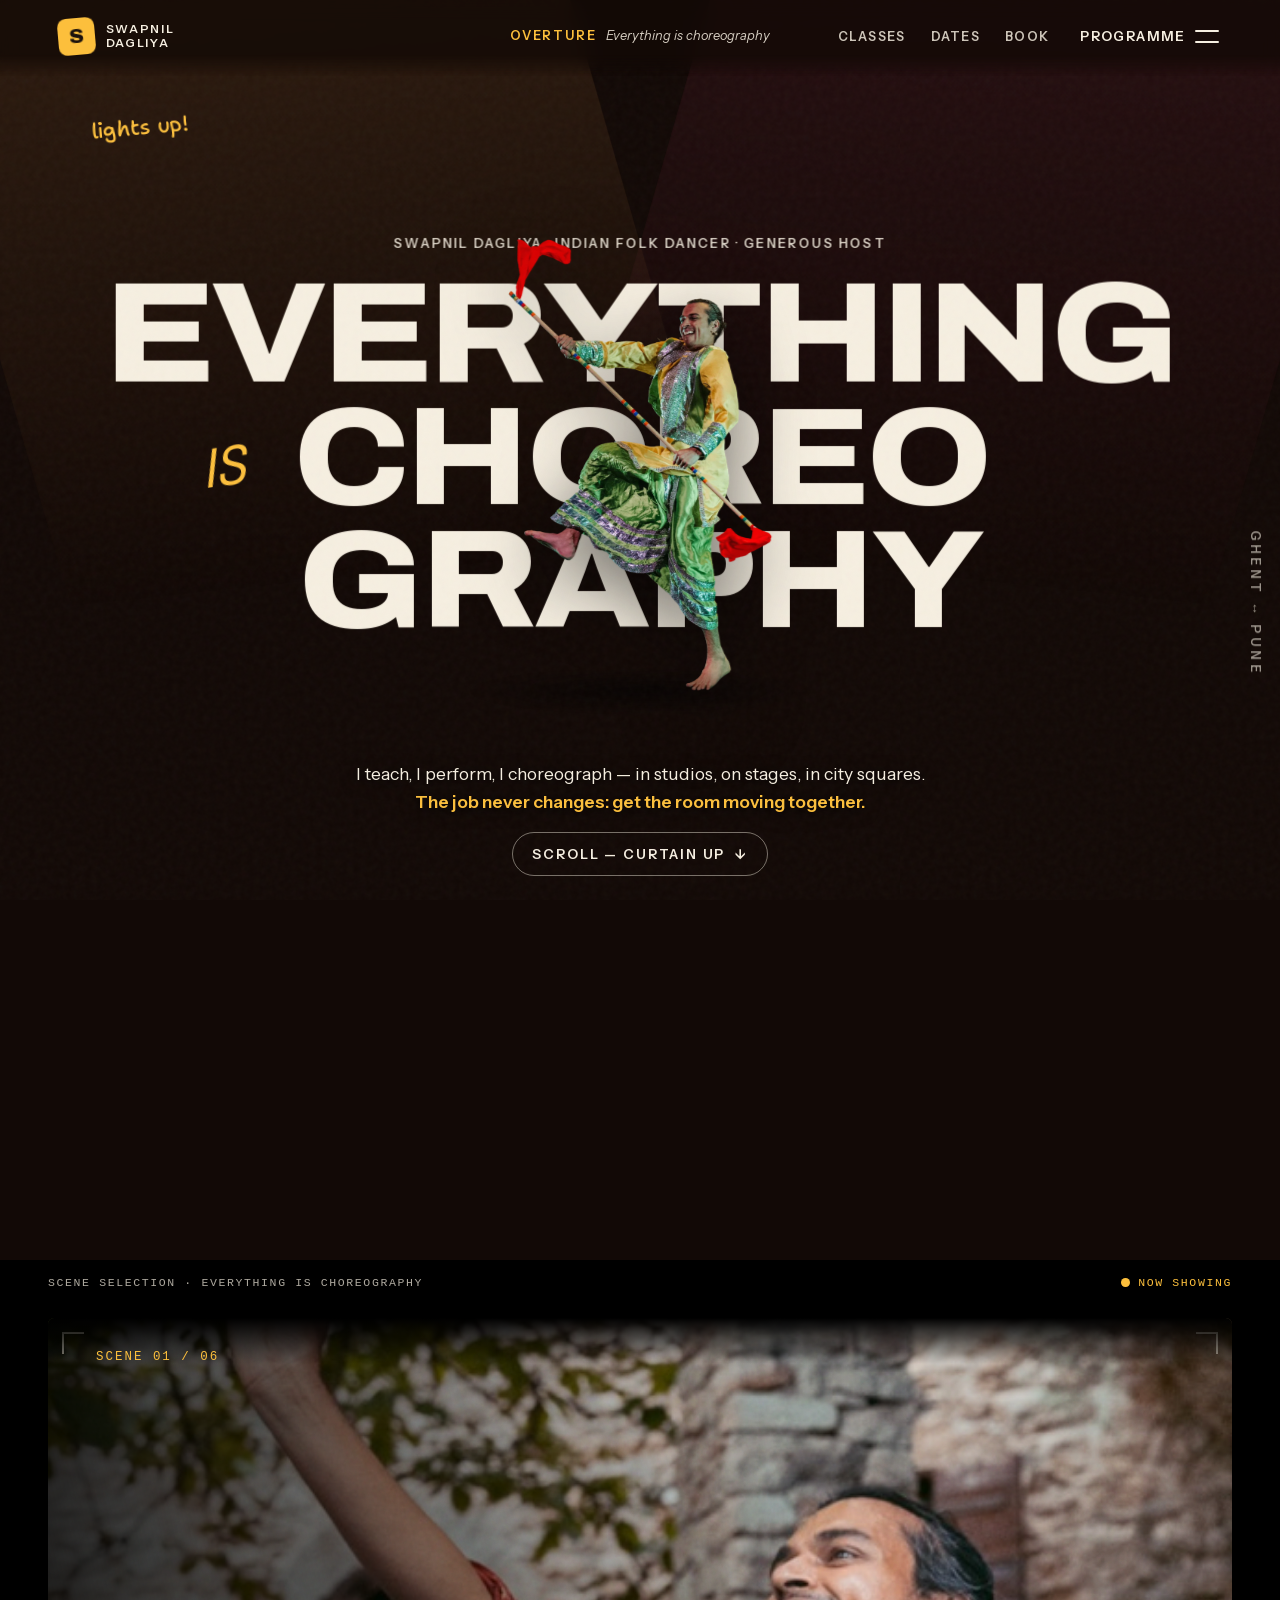
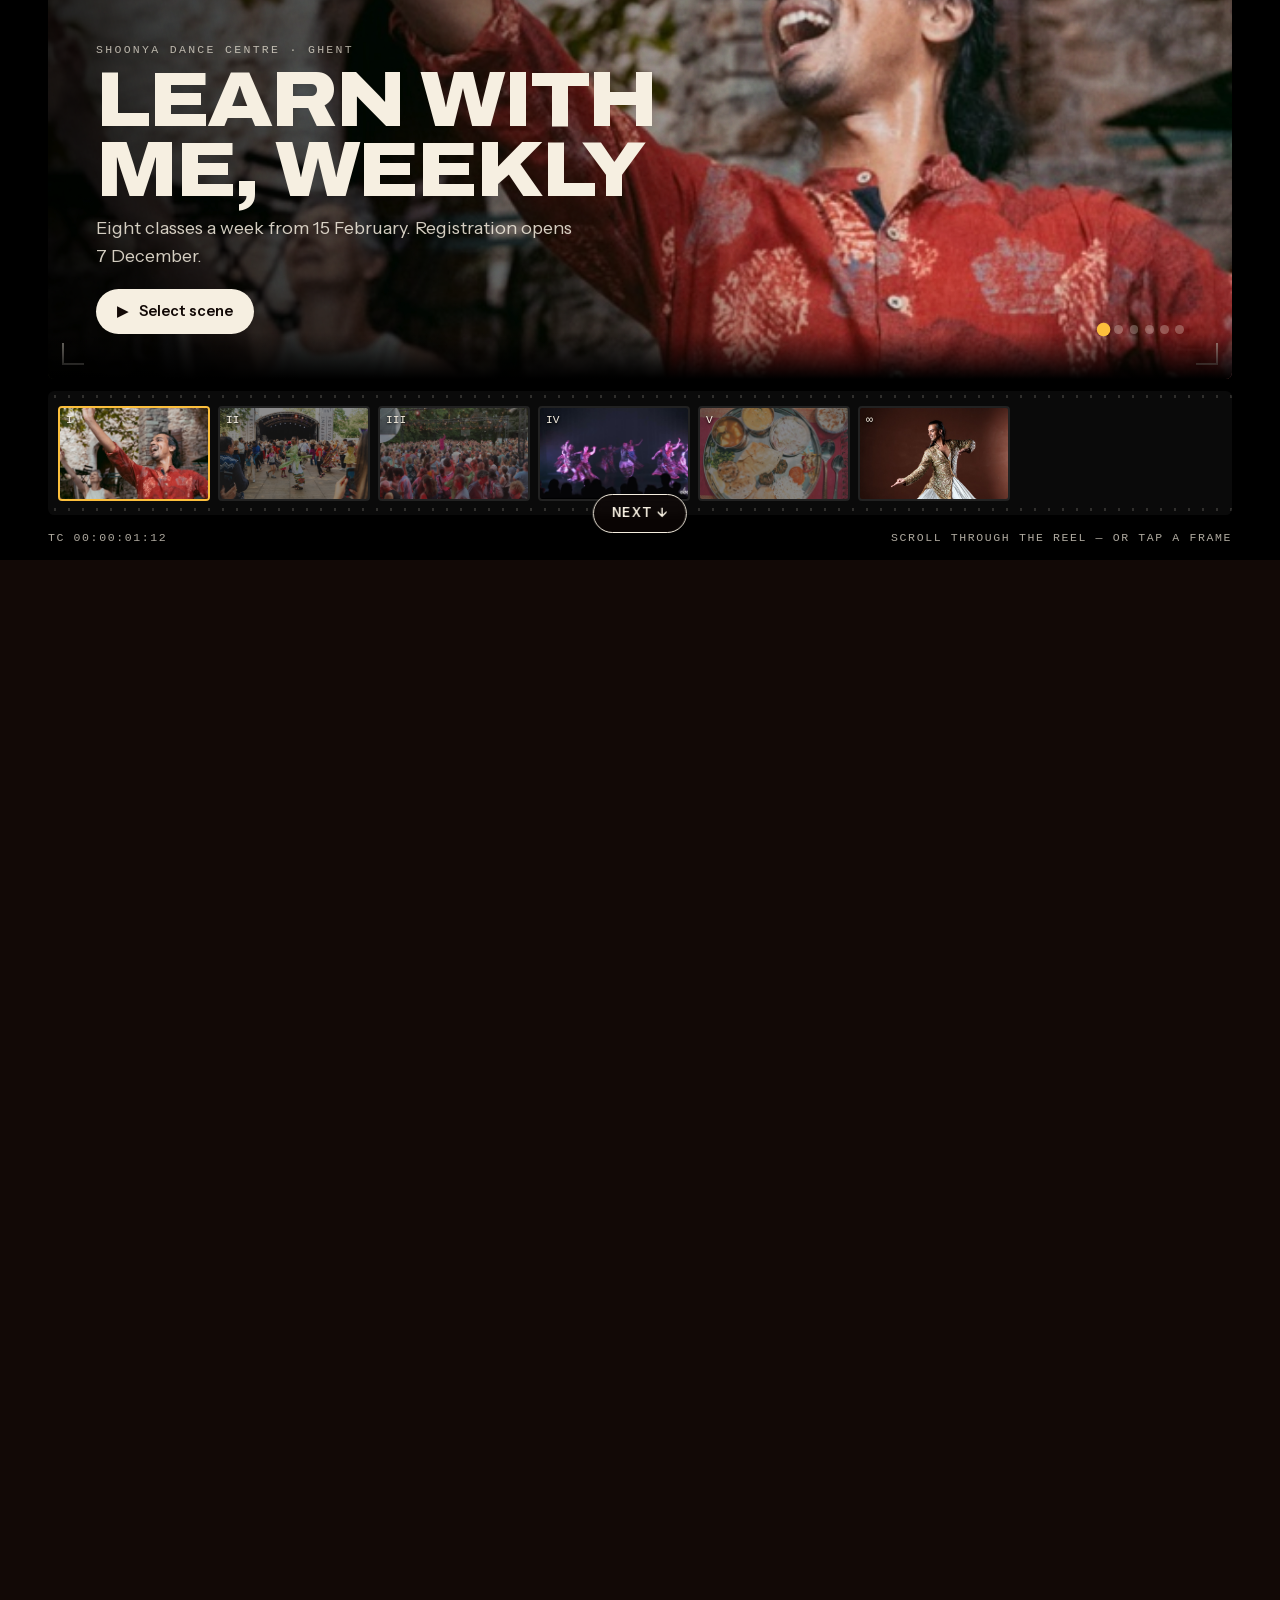
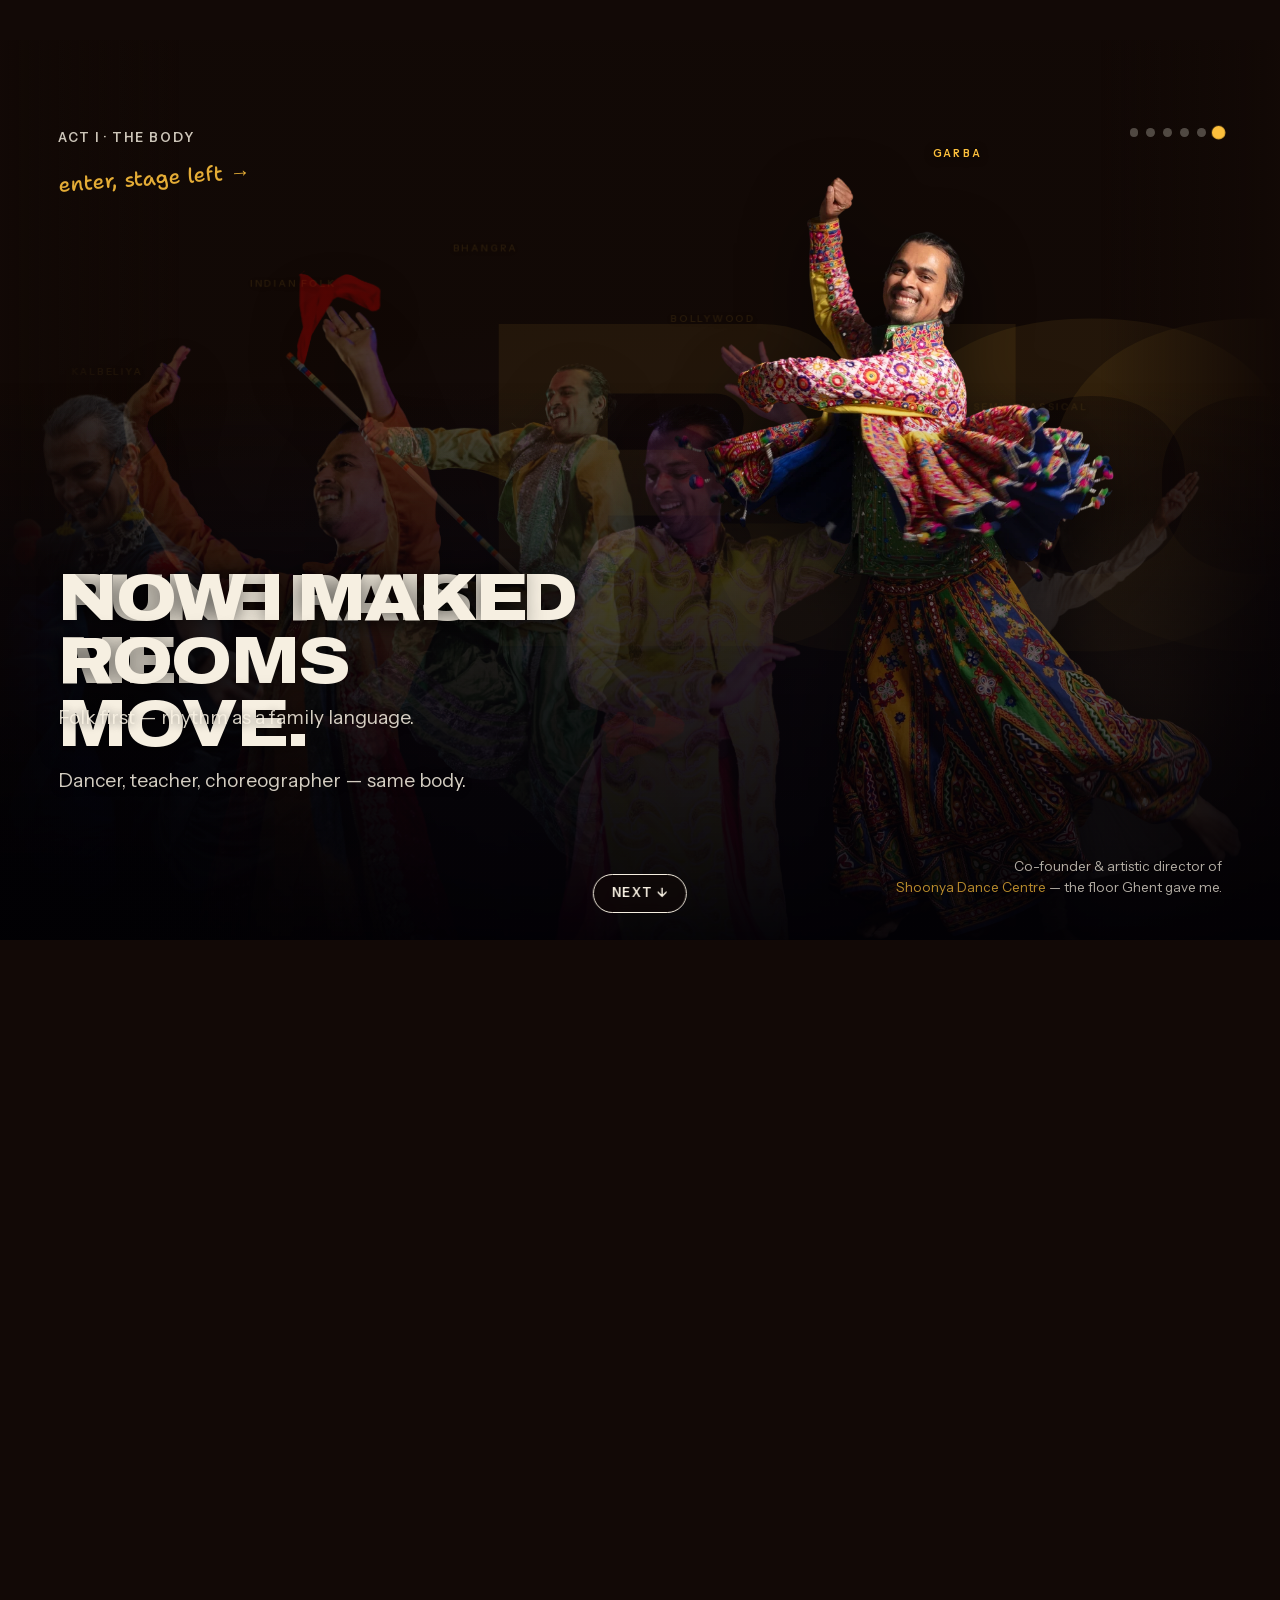
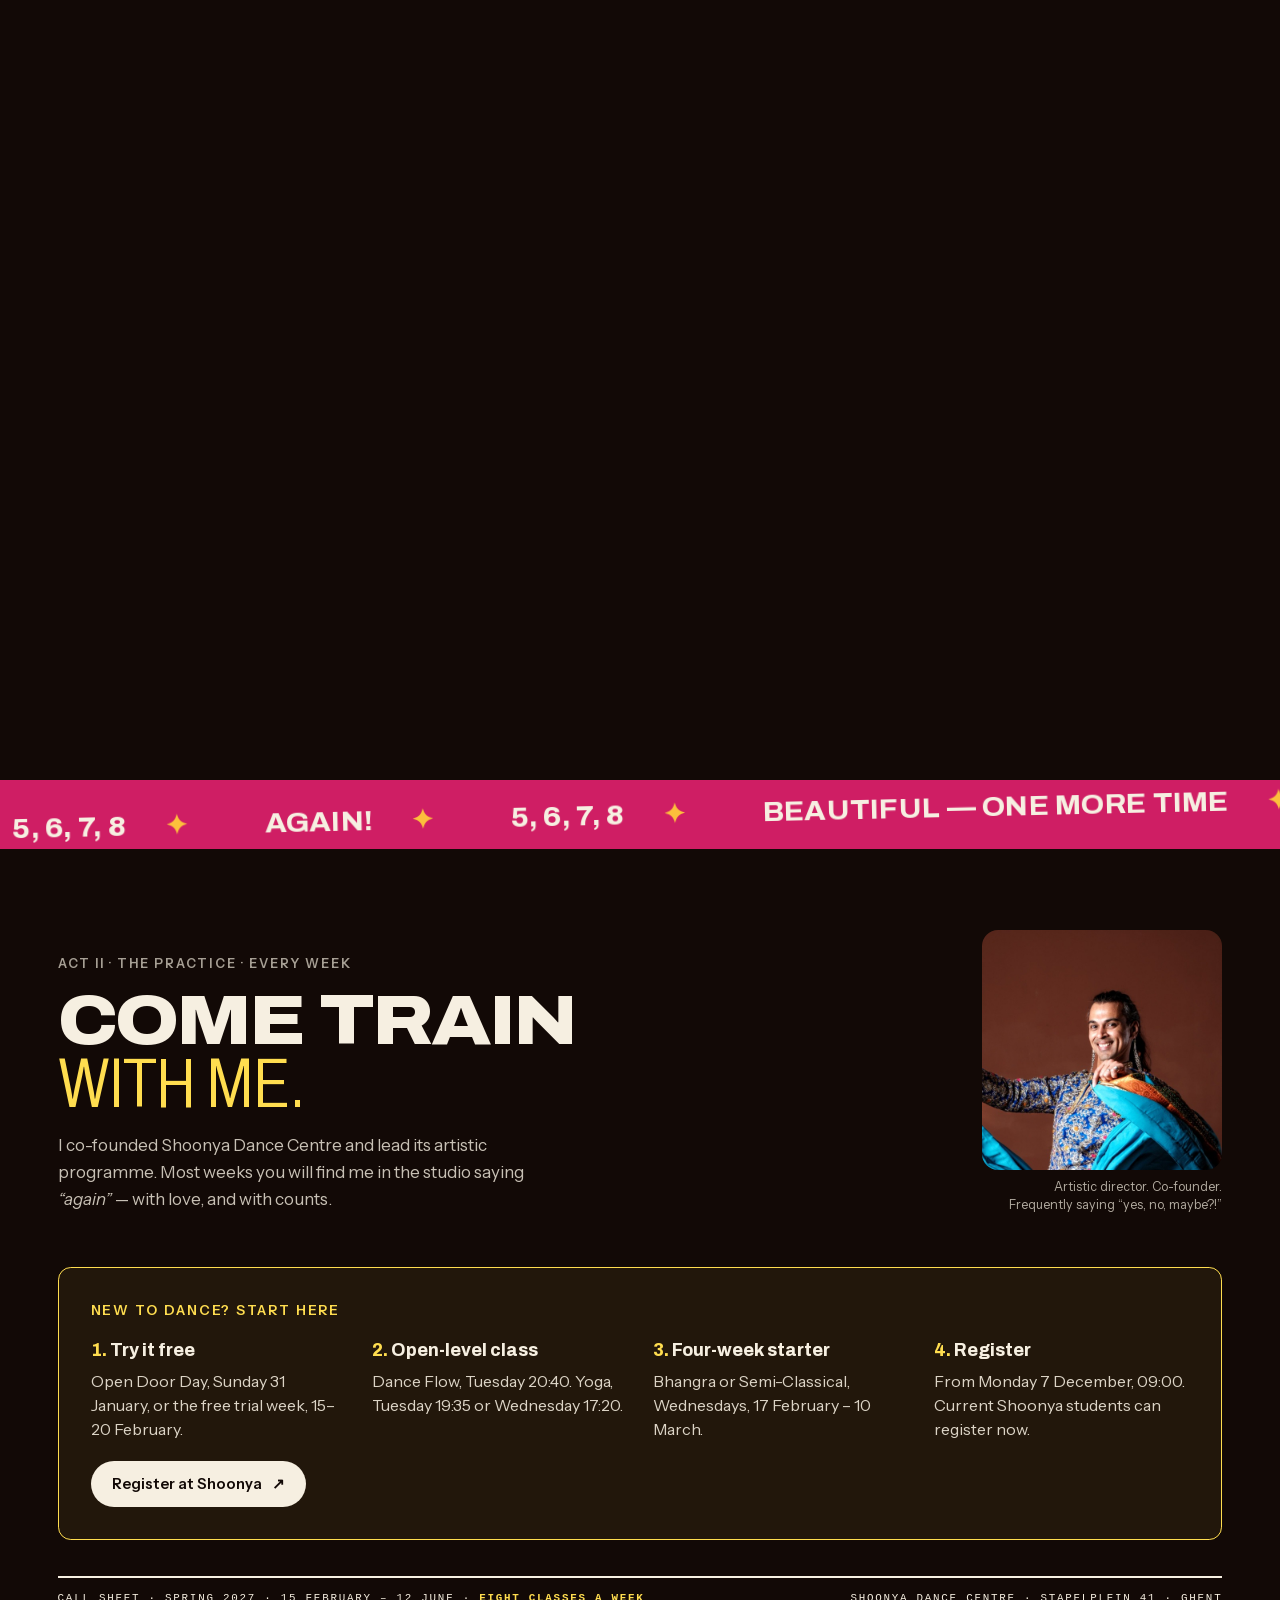
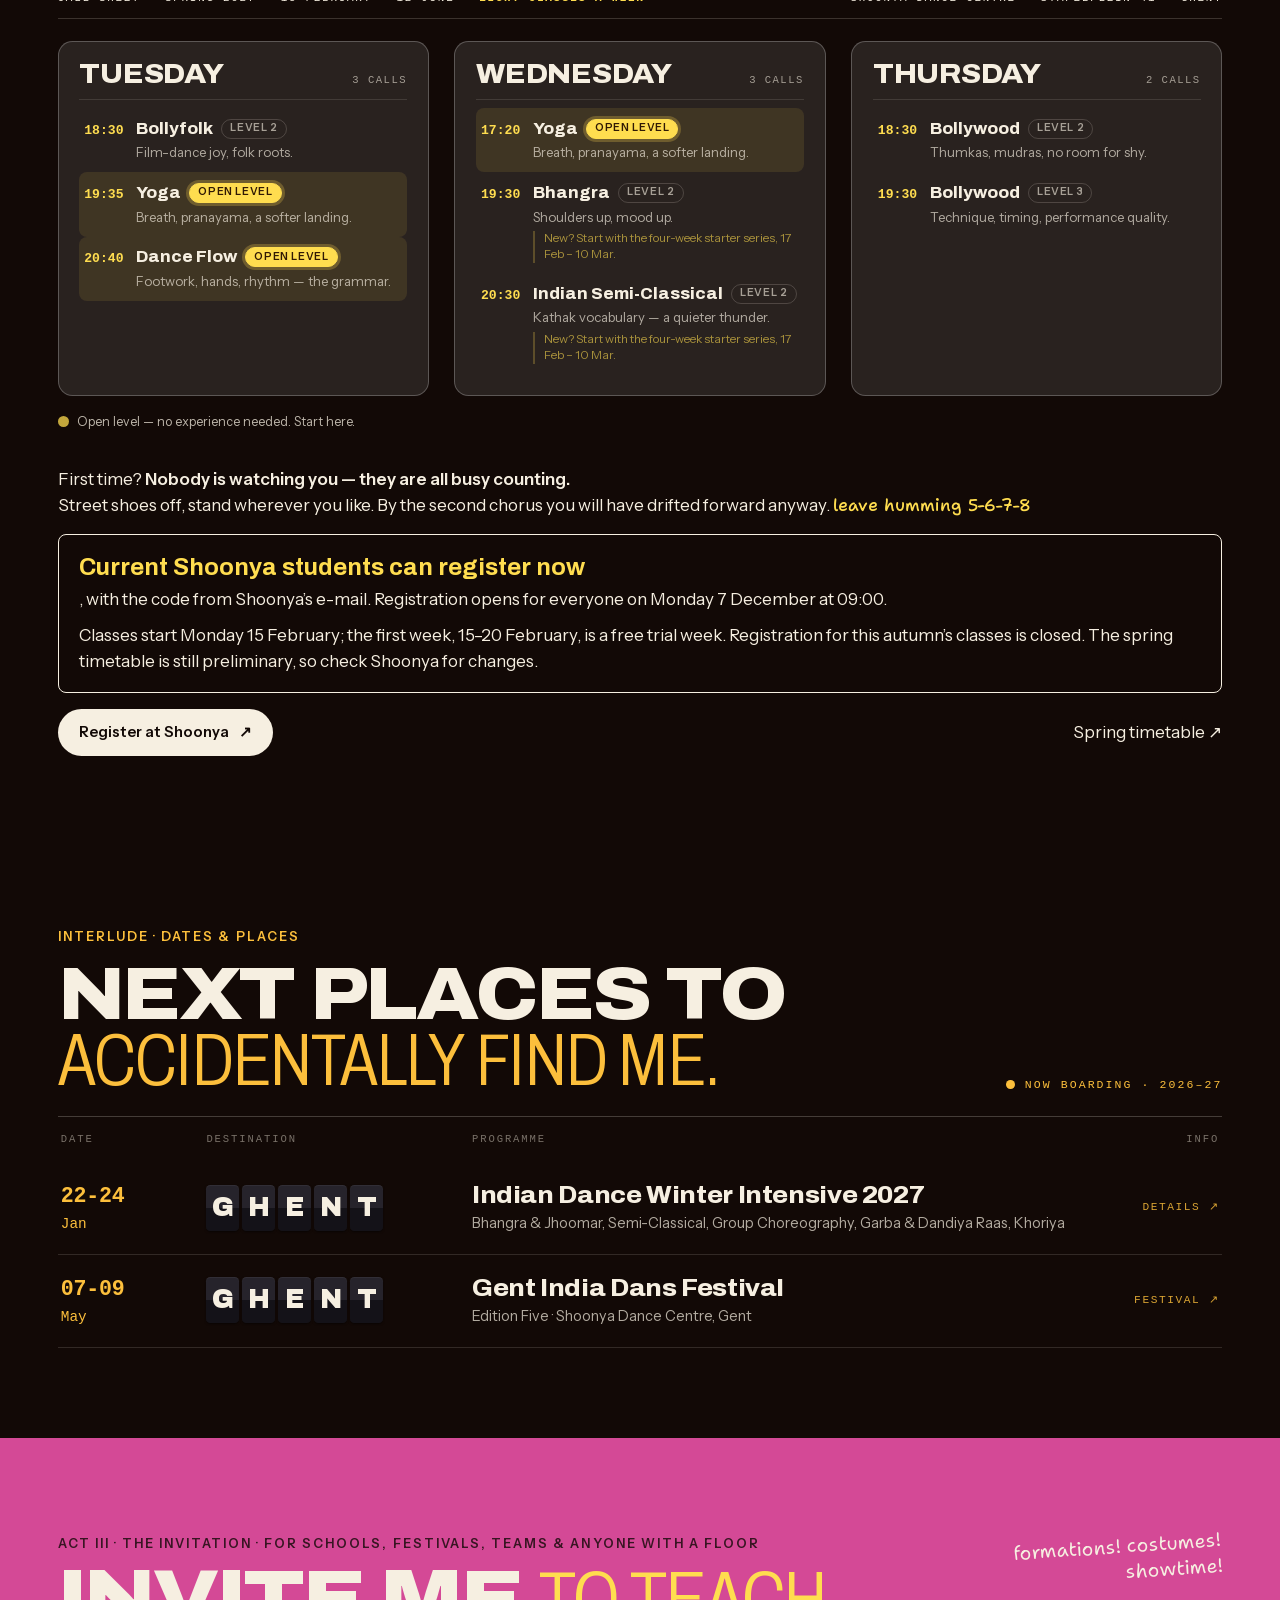
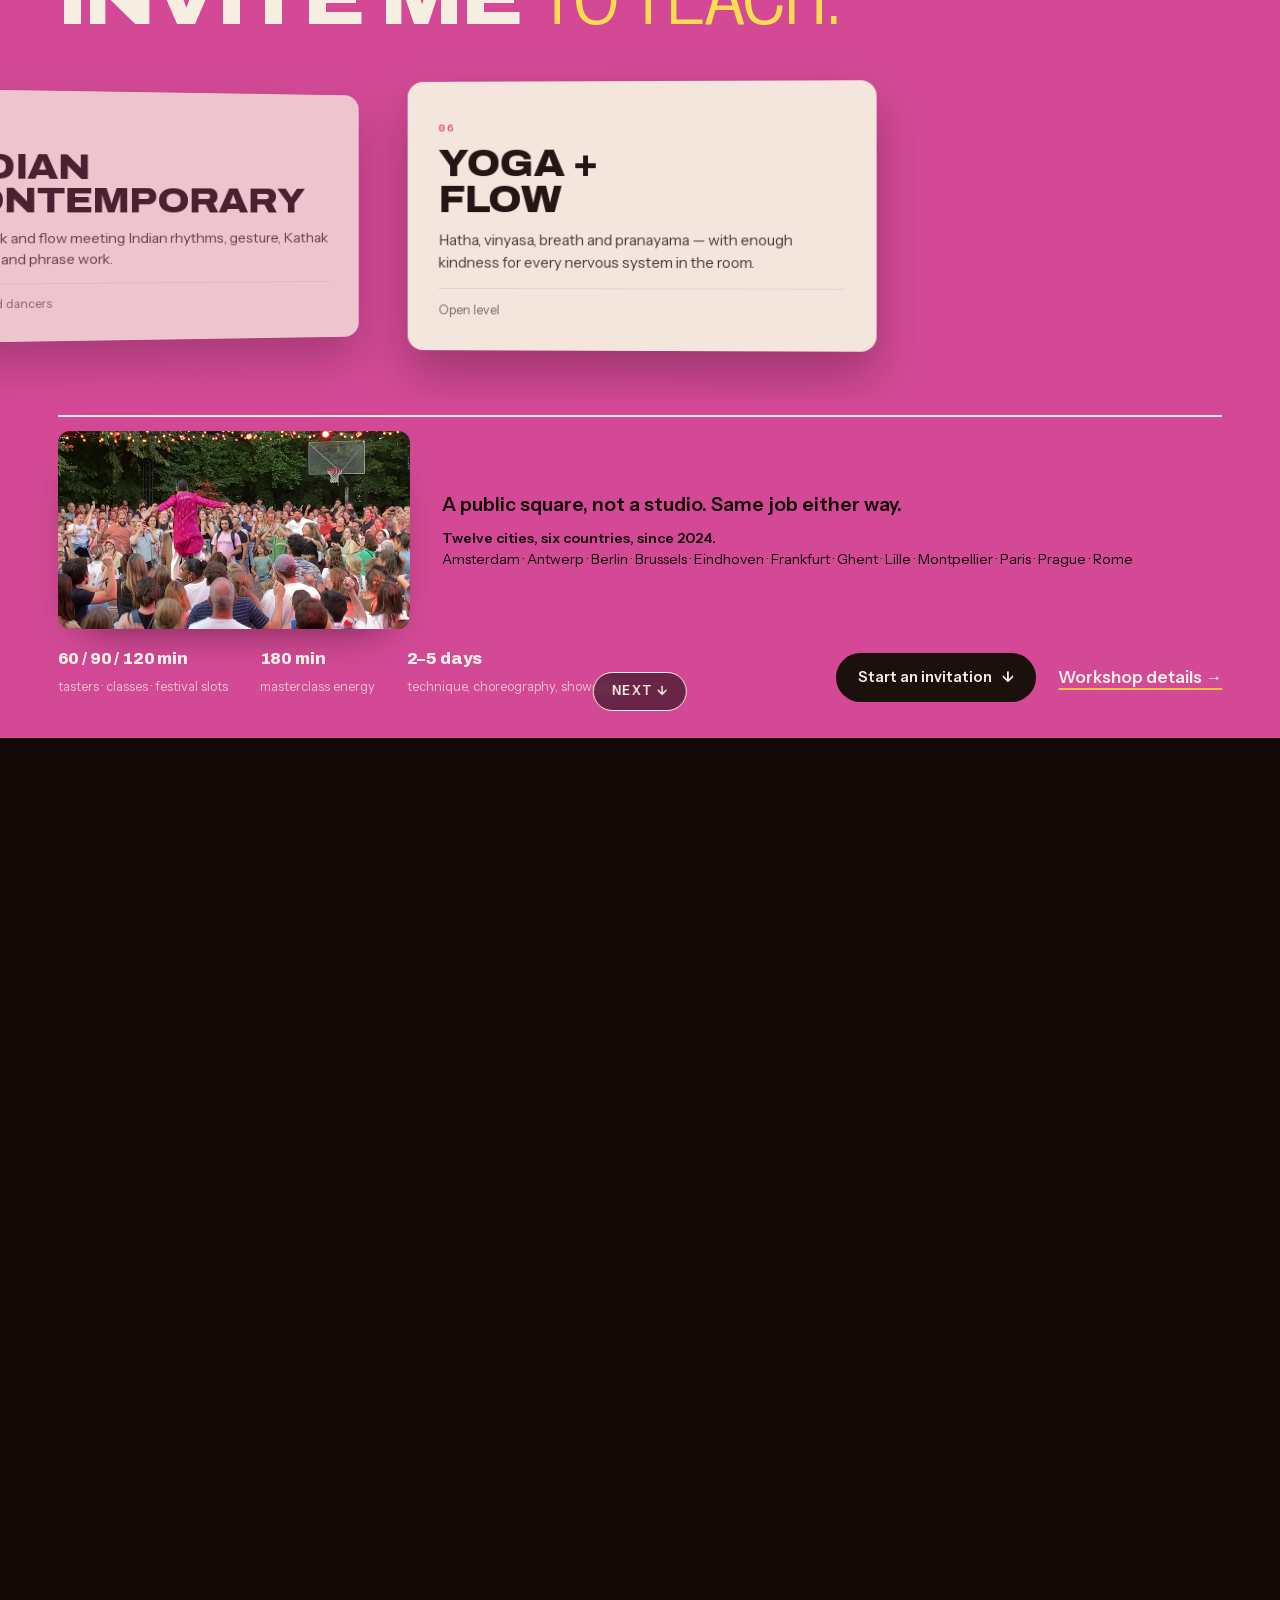
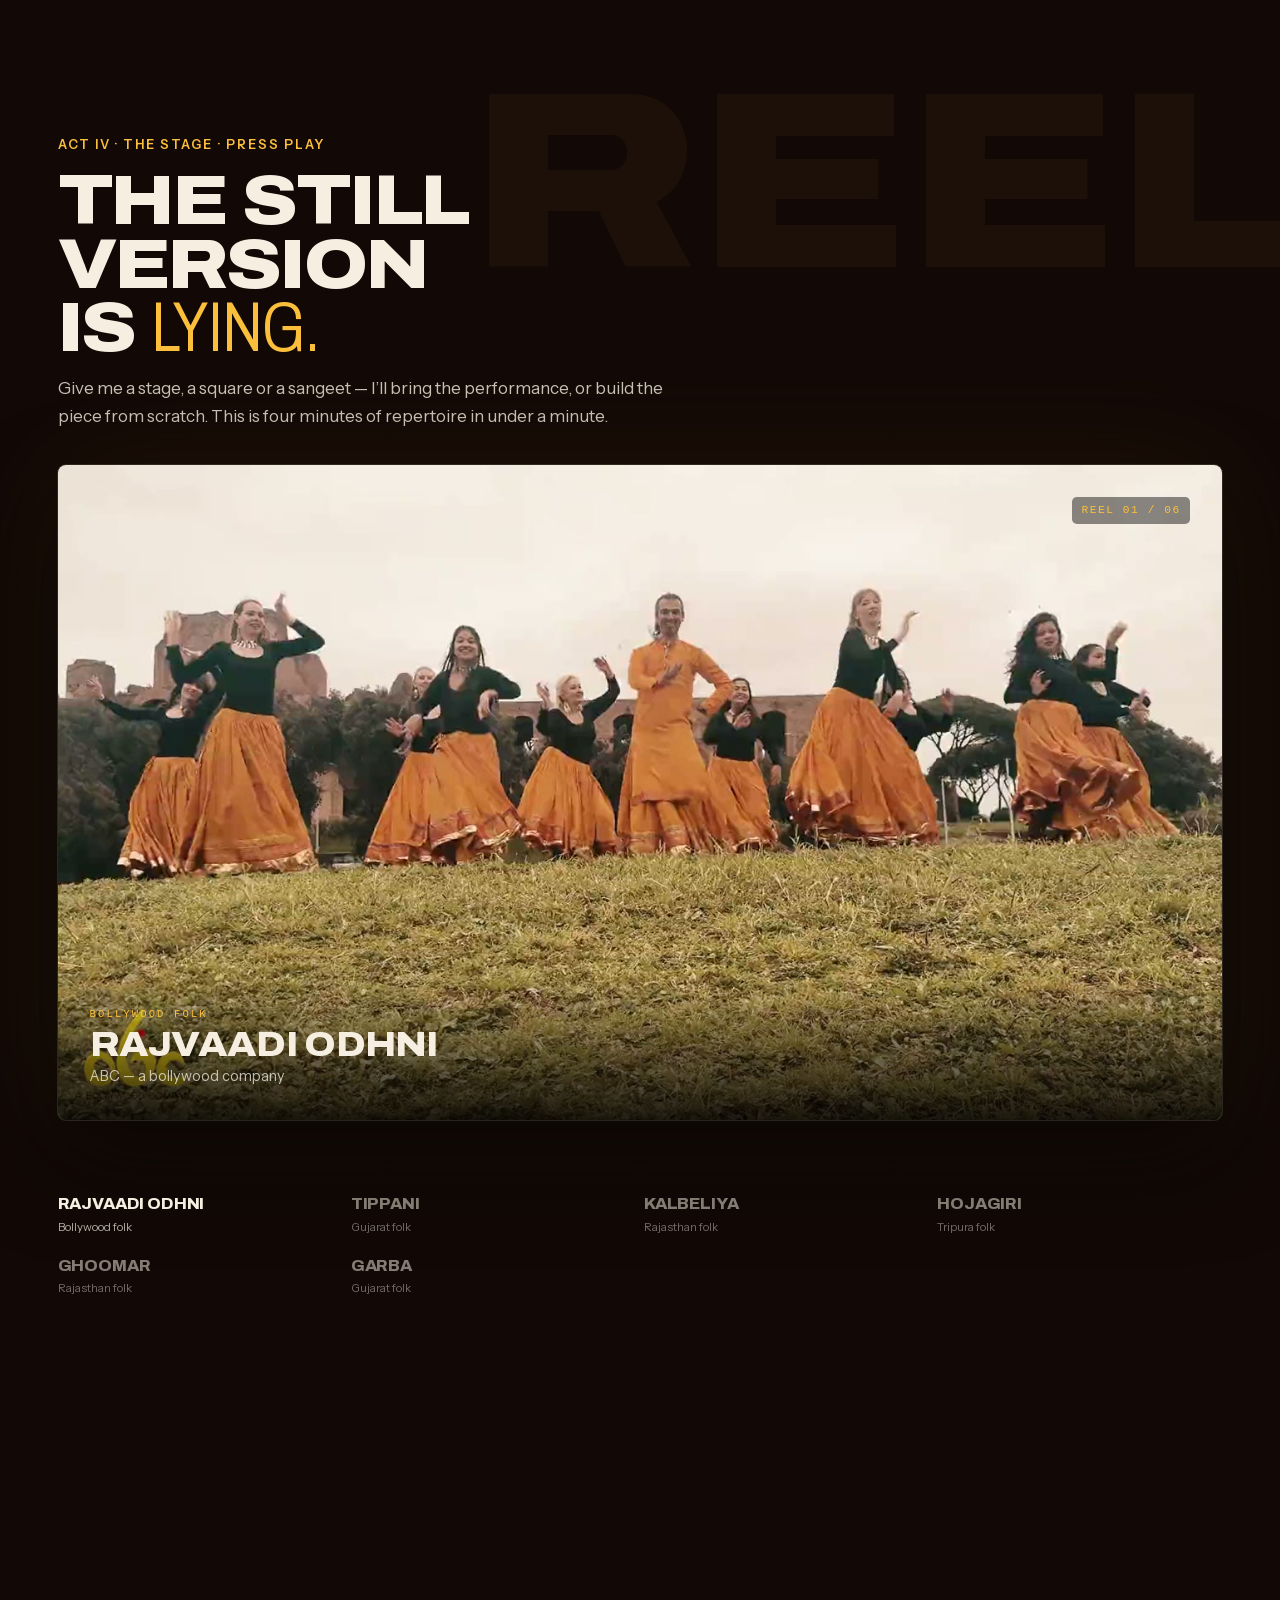
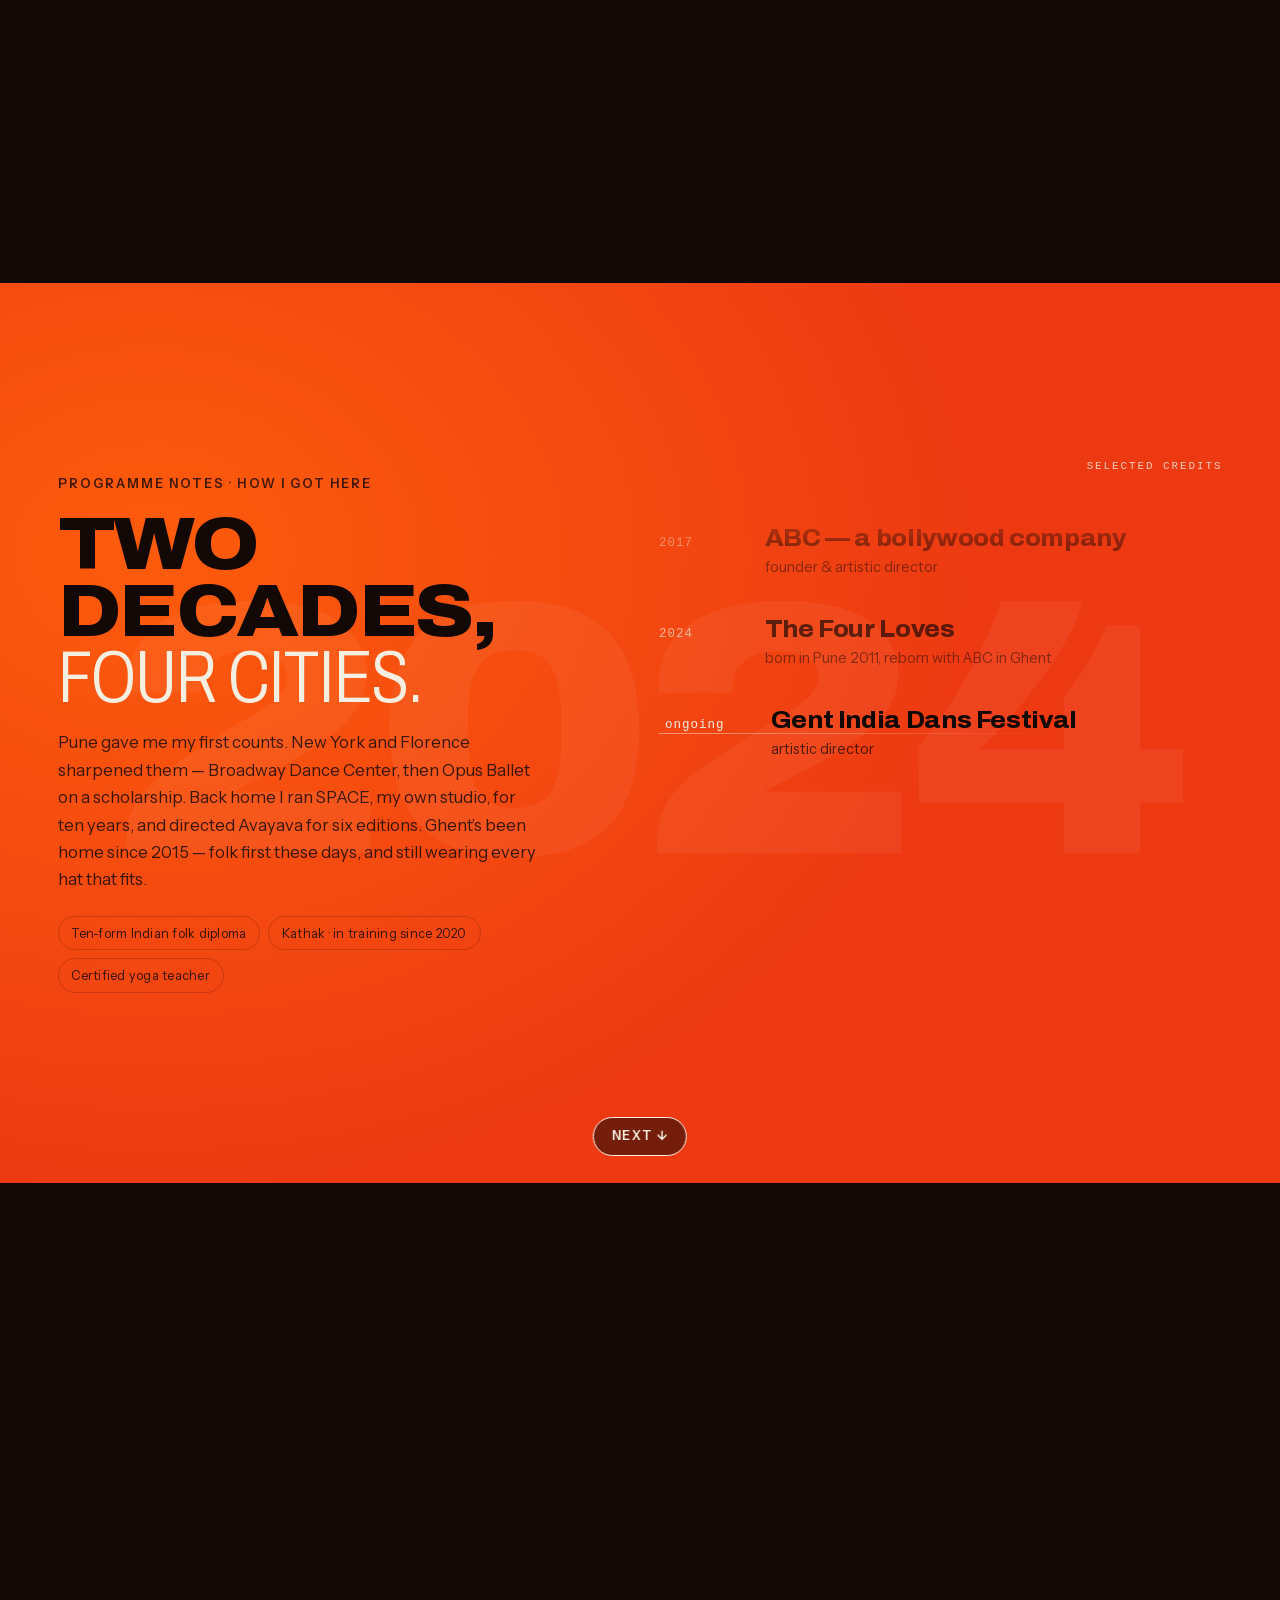
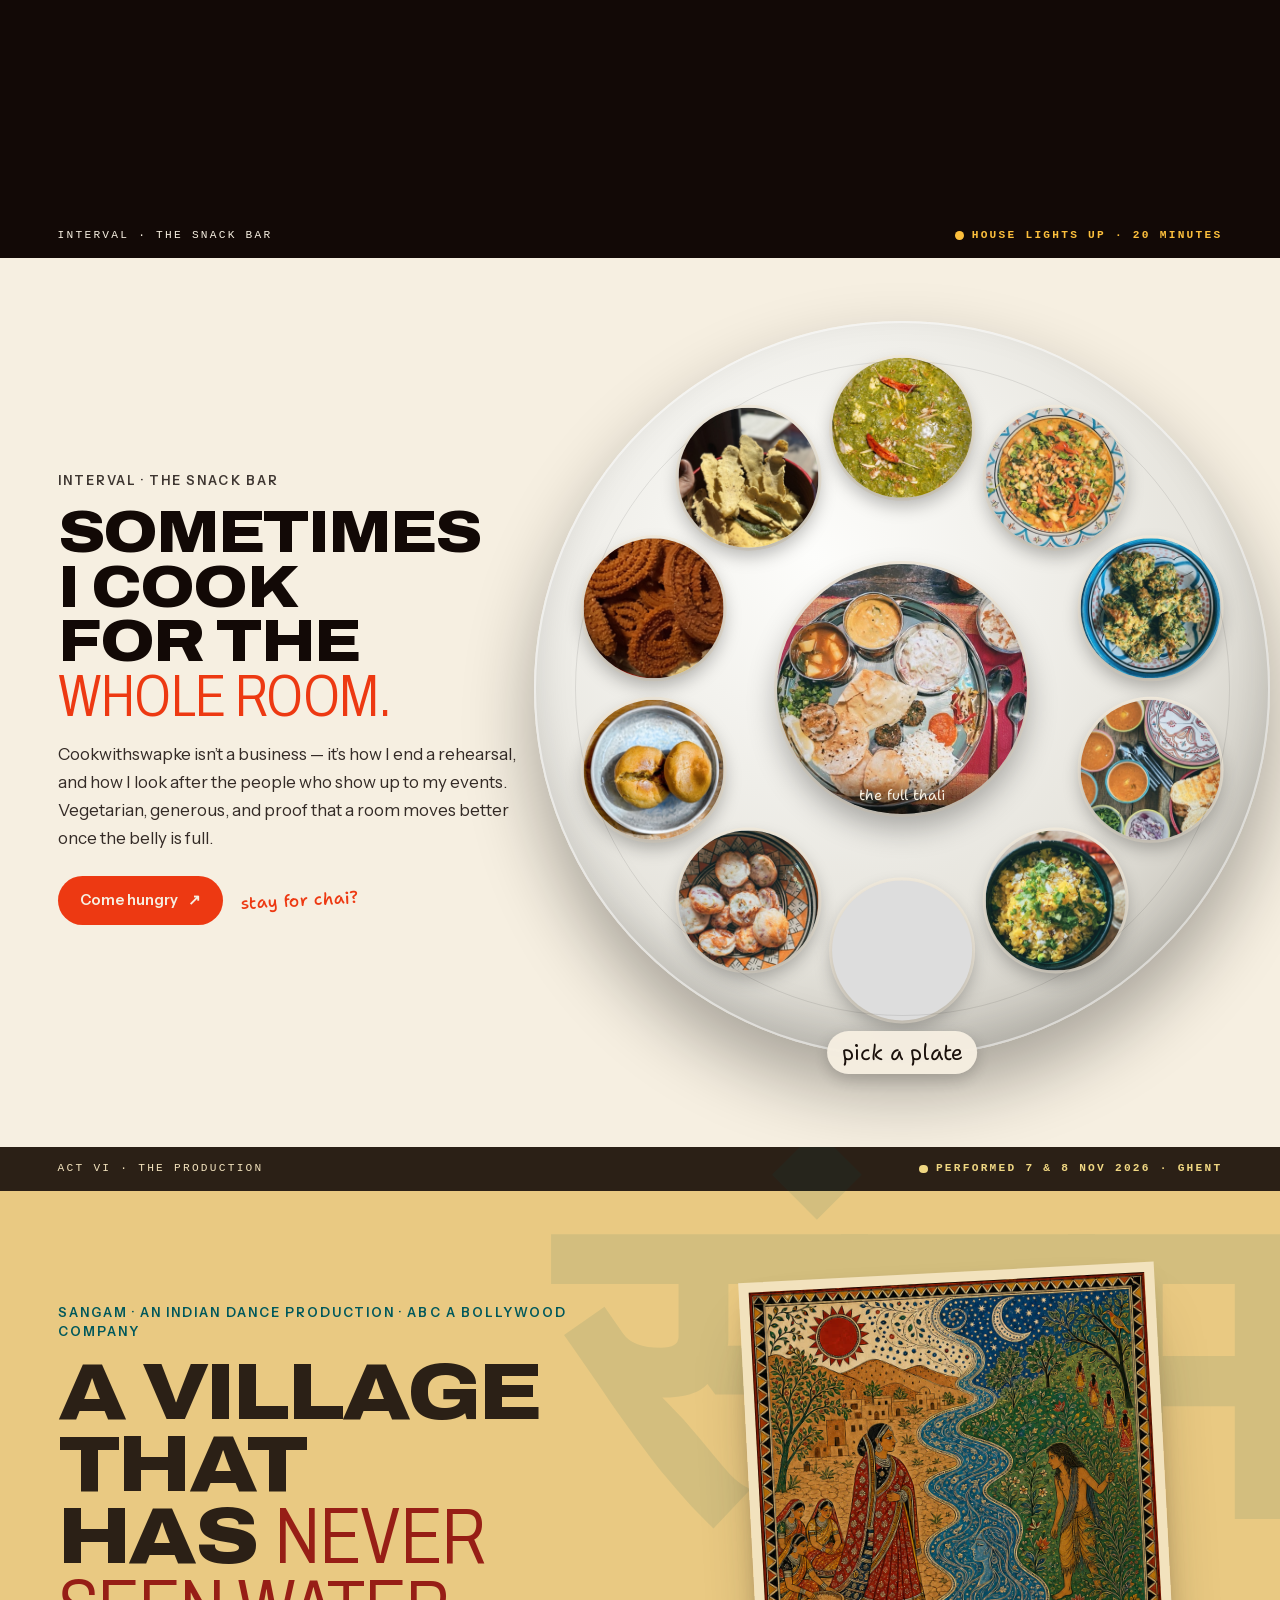
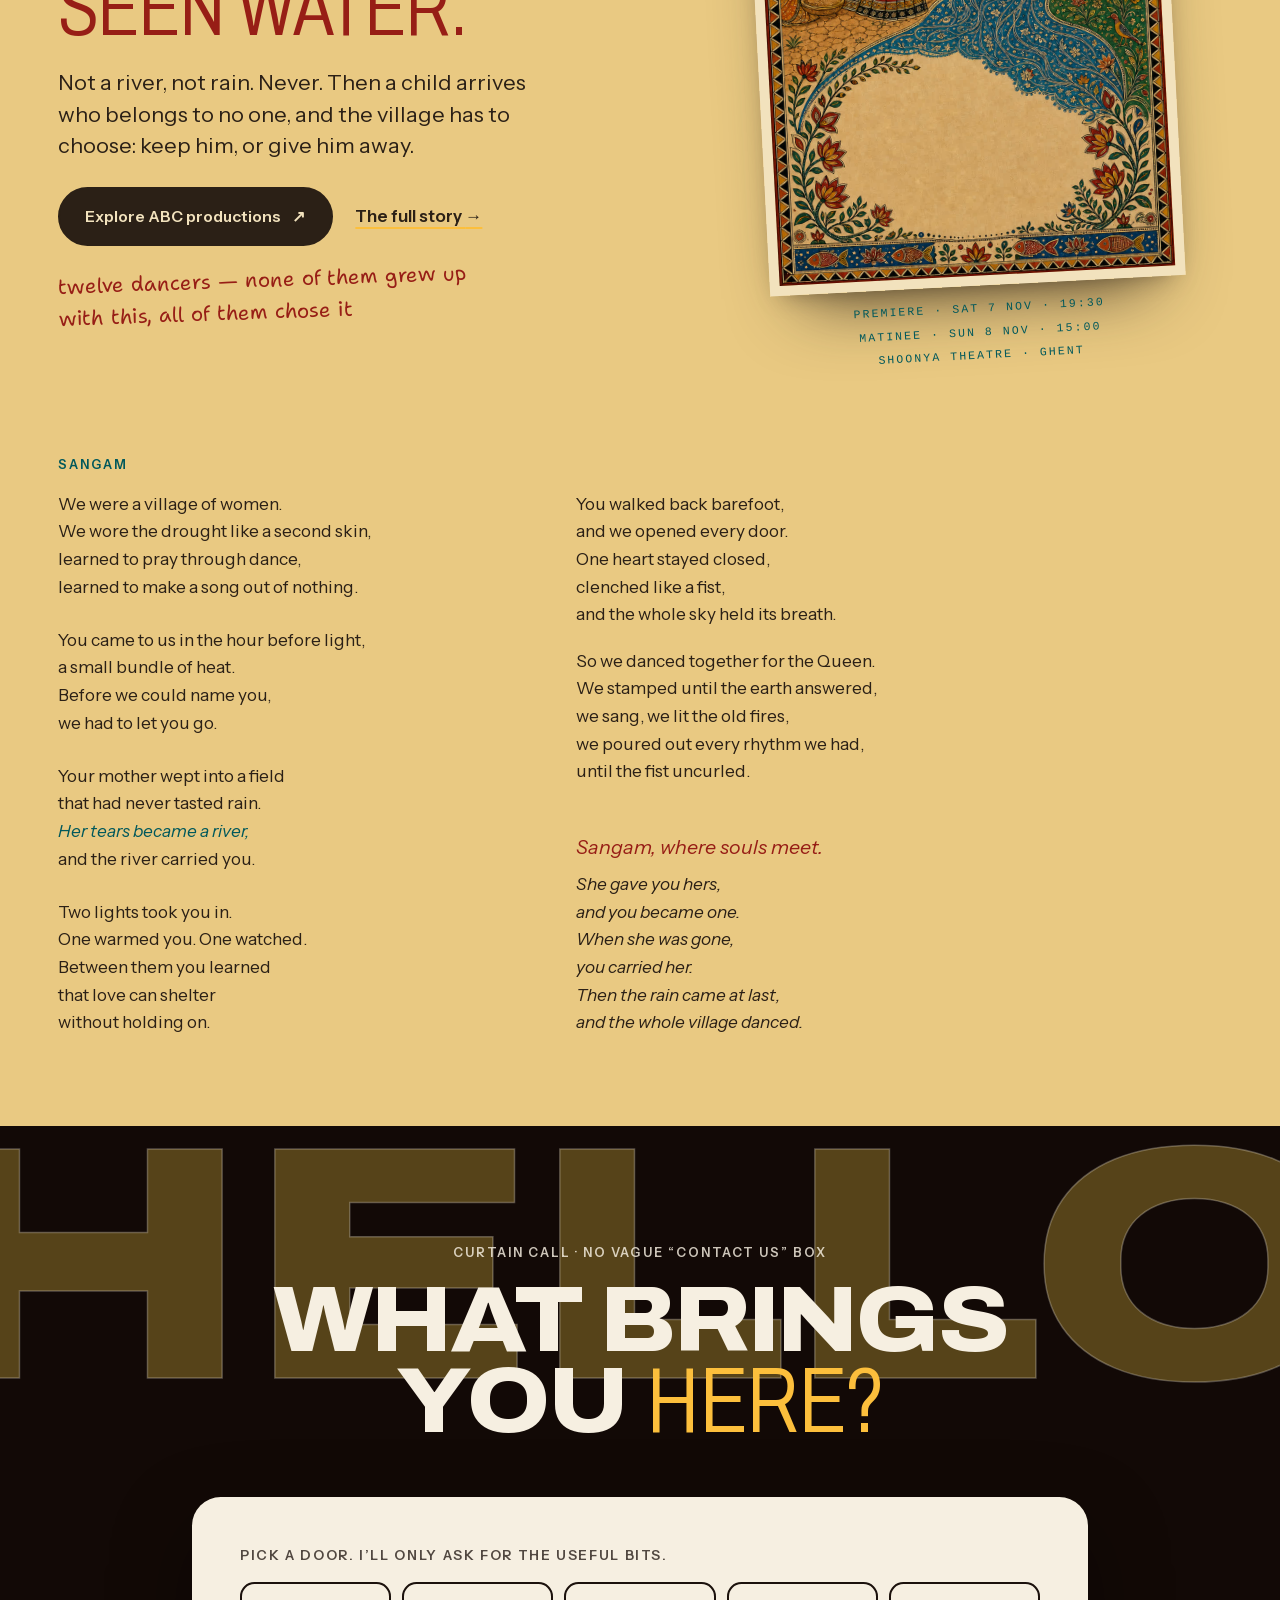
==== commit c3fbc2fa: "Classes: "New to dance? Start here" block; calmer hero - Start here (#start), above the timetable: t" ====
--- a/index.html
+++ b/index.html
@@ -48,7 +48,7 @@
       document.body && document.body.classList.add("is-loaded", "is-settled");
     }, 4000);
   </script>
-  <link rel="stylesheet" href="styles.css?v=20261120-rv">
+  <link rel="stylesheet" href="styles.css?v=20261120-start">
   <script type="application/ld+json">
     {
       "@context": "https://schema.org",
@@ -103,7 +103,7 @@
     <p class="topbar__context"><span id="topbarAct">Overture</span><em id="topbarContext">Everything is choreography</em></p>
     <div class="topbar__end">
       <nav class="topbar__quick" aria-label="Quick links">
-        <a href="#classes">Classes</a><a href="#live">Dates</a><a href="#book">Book</a>
+        <a href="#start">Classes</a><a href="#live">Dates</a><a href="#book">Book</a>
       </nav>
       <button class="menu-button" id="menuButton" type="button" aria-expanded="false" aria-controls="menu">
         <span>Programme</span><i aria-hidden="true"></i>
@@ -150,7 +150,7 @@
           <p class="hero__place" aria-hidden="true">Ghent ↔ Pune</p>
         </div>
         <div class="hero__footer">
-<p class="hero__note" data-in="6">I teach, I perform, I choreograph — in studios, on stages, in city squares.<br><strong>The job never changes: get the room moving together.</strong><br><a class="hero__ask" href="#hello" data-select-intent="Book a performance">Bring me to your stage <span aria-hidden="true">↓</span></a></p>
+<p class="hero__note" data-in="6">I teach, I perform, I choreograph — in studios, on stages, in city squares.<br><strong>The job never changes: get the room moving together.</strong></p>
 <a class="hero__cue" href="#programme" data-in="7"><span>Scroll — curtain up</span><b aria-hidden="true">↓</b></a>
         </div>
       </div>
@@ -238,6 +238,16 @@
           <img src="assets/swapnil-avatar-001.jpg" alt="Swapnil Dagliya smiling in a blue Indian dance costume" width="600" height="600" loading="lazy" decoding="async">
           <figcaption>Artistic director. Co-founder.<br>Frequently saying “yes, no, maybe?!”</figcaption>
         </figure>
+      </div>
+      <div class="p2-start reveal" id="start">
+        <p class="p2-start__eyebrow">New to dance? Start here</p>
+        <ol class="p2-start__steps">
+          <li><b>Try it free</b><span>Open Door Day, Sunday 31 January, or the free trial week, 15–20 February.</span></li>
+          <li><b>Open-level class</b><span>Dance Flow, Tuesday 20:40. Yoga, Tuesday 19:35 or Wednesday 17:20.</span></li>
+          <li><b>Four-week starter</b><span>Bhangra or Semi-Classical, Wednesdays, 17 February – 10 March.</span></li>
+          <li><b>Register</b><span id="startReg">From Monday 7 December, 09:00. Current Shoonya students from 30 November.</span></li>
+        </ol>
+        <a class="p2-btn" href="https://www.shoonyadance.com/register" target="_blank" rel="noopener noreferrer">Register at Shoonya <span aria-hidden="true">↗</span></a>
       </div>
       <div class="p2-sheet reveal">
         <div class="p2-bar">
@@ -598,7 +608,7 @@
     <img src="assets/cutouts/web/cutout-garba-jump.webp" alt="" width="893" height="1200" loading="lazy" decoding="async">
   </figure>
 
-  <script src="app.js?v=20261120-qf" defer></script>
+  <script src="app.js?v=20261120-start" defer></script>
 
 </body>
 </html>
--- a/styles.css
+++ b/styles.css
@@ -1829,3 +1829,12 @@
    2. Act III is not pinned at ≤900px, so its Next button sat on "Workshop details". */
 .srl__caption { max-width: min(46rem, 82%, calc(100vw - 3.5rem)); }
 @media (max-width: 900px) { .scene--invite .scene-skip { display: none; } }
+
+/* ---------- New to dance? Start here (20 Nov 2026; facts: semester-config 2027-spring + Shoonya spring timetable) ---------- */
+.p2-start { scroll-margin-top: 6rem; margin: clamp(1.4rem, 4vh, 2.4rem) 0; padding: clamp(1.2rem, 3vw, 2rem); border: 1.5px solid var(--p2-gold, var(--marigold)); border-radius: 0.8rem; background: color-mix(in oklab, var(--p2-gold, var(--marigold)) 7%, transparent); }
+.p2-start__eyebrow { font-size: 0.85rem; font-weight: 700; letter-spacing: 0.14em; text-transform: uppercase; color: var(--p2-gold, var(--marigold)); }
+.p2-start__steps { list-style: none; counter-reset: st; margin: 1rem 0 1.2rem; padding: 0; display: grid; gap: 0.9rem 1.6rem; grid-template-columns: repeat(auto-fit, minmax(min(100%, 14rem), 1fr)); }
+.p2-start__steps li { counter-increment: st; display: grid; align-content: start; gap: 0.3rem; }
+.p2-start__steps b { font-family: var(--font-display); font-weight: 760; font-size: 1.1rem; }
+.p2-start__steps b::before { content: counter(st) ". "; color: var(--p2-gold, var(--marigold)); }
+.p2-start__steps span { font-size: 1rem; line-height: 1.5; opacity: 0.88; }
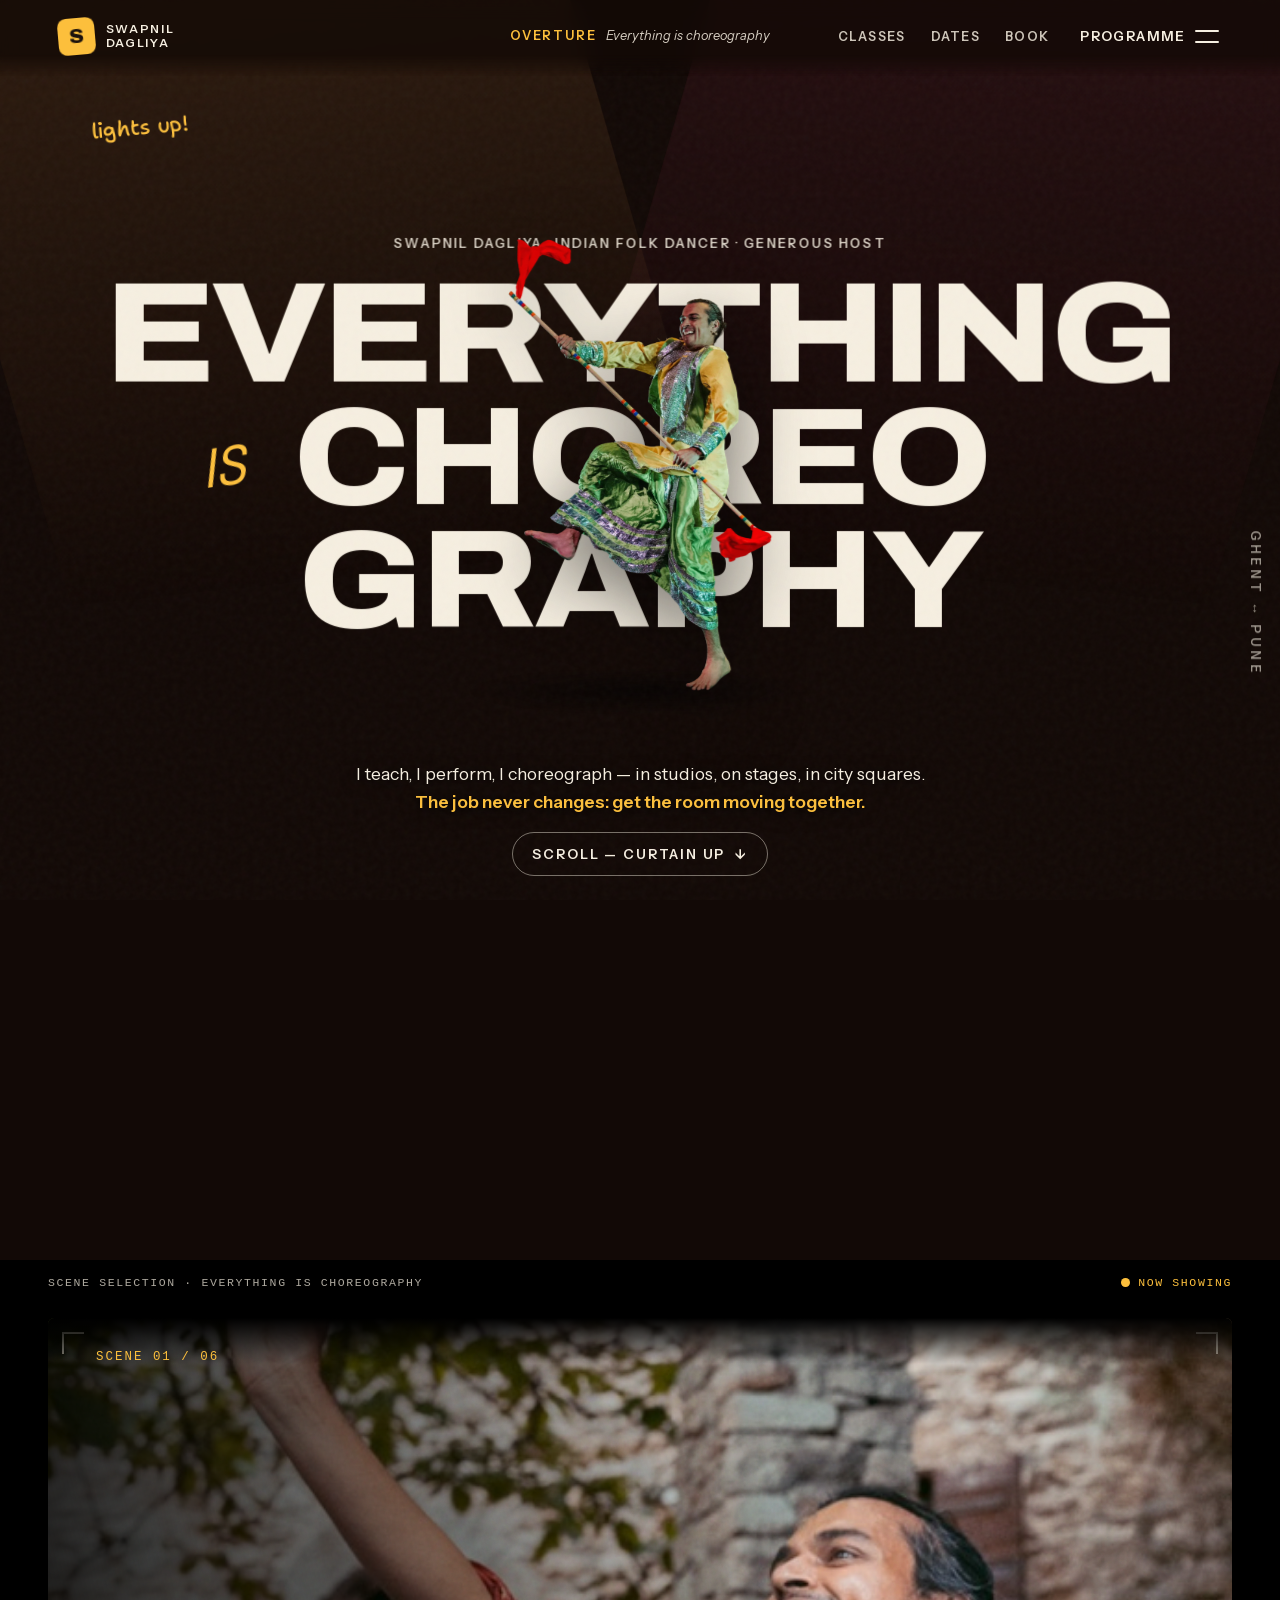
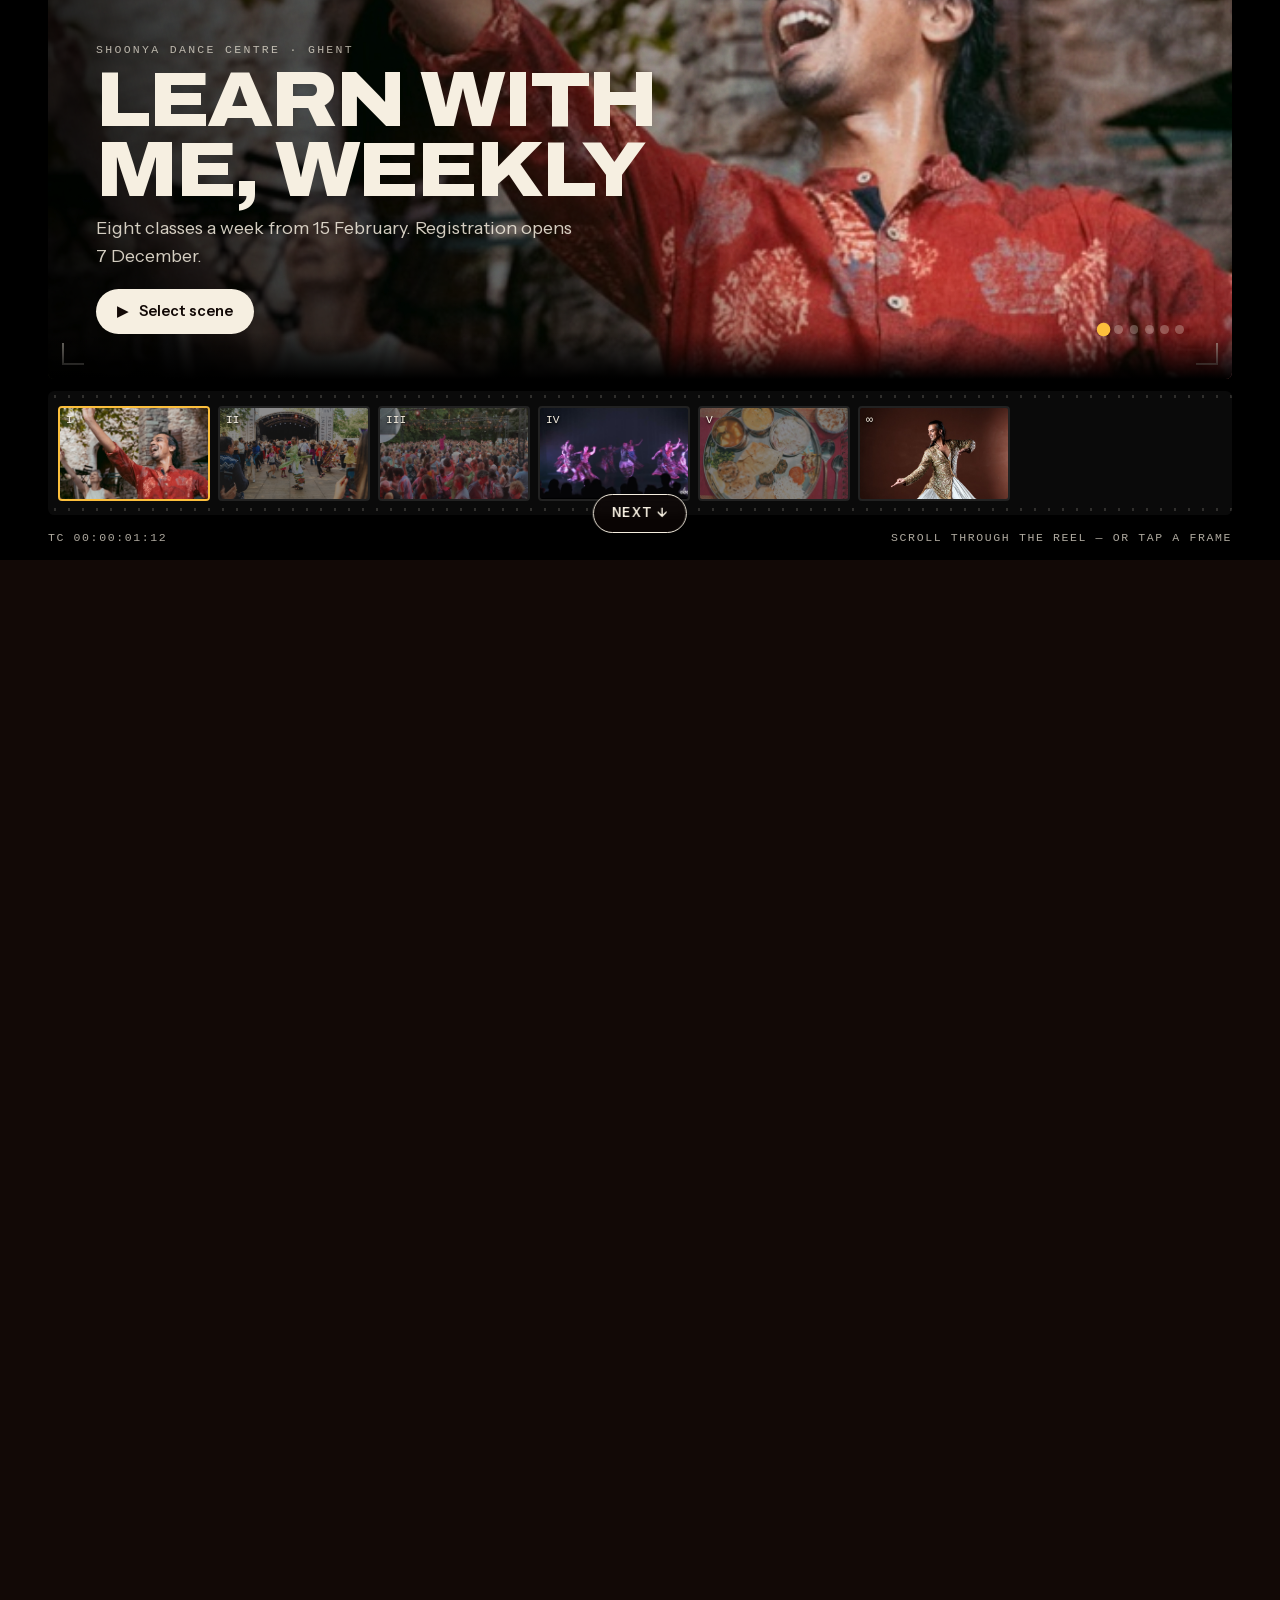
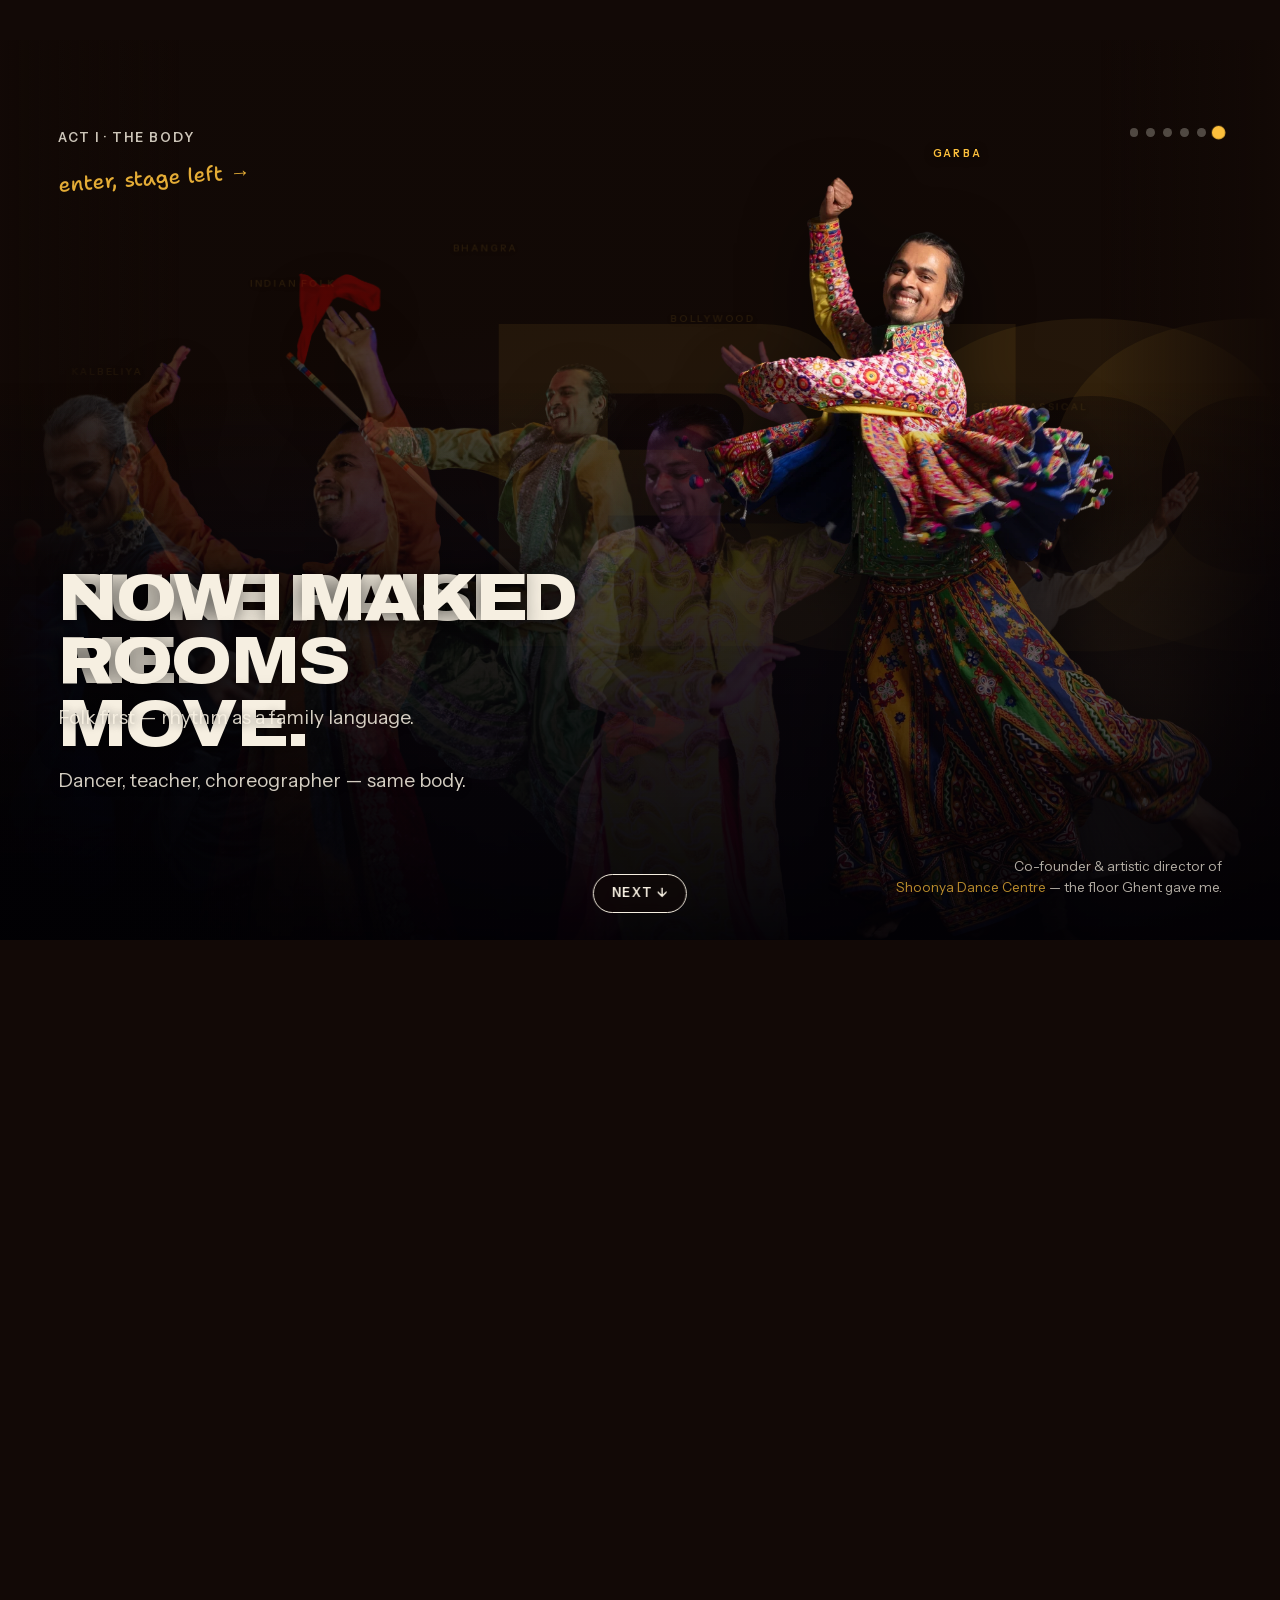
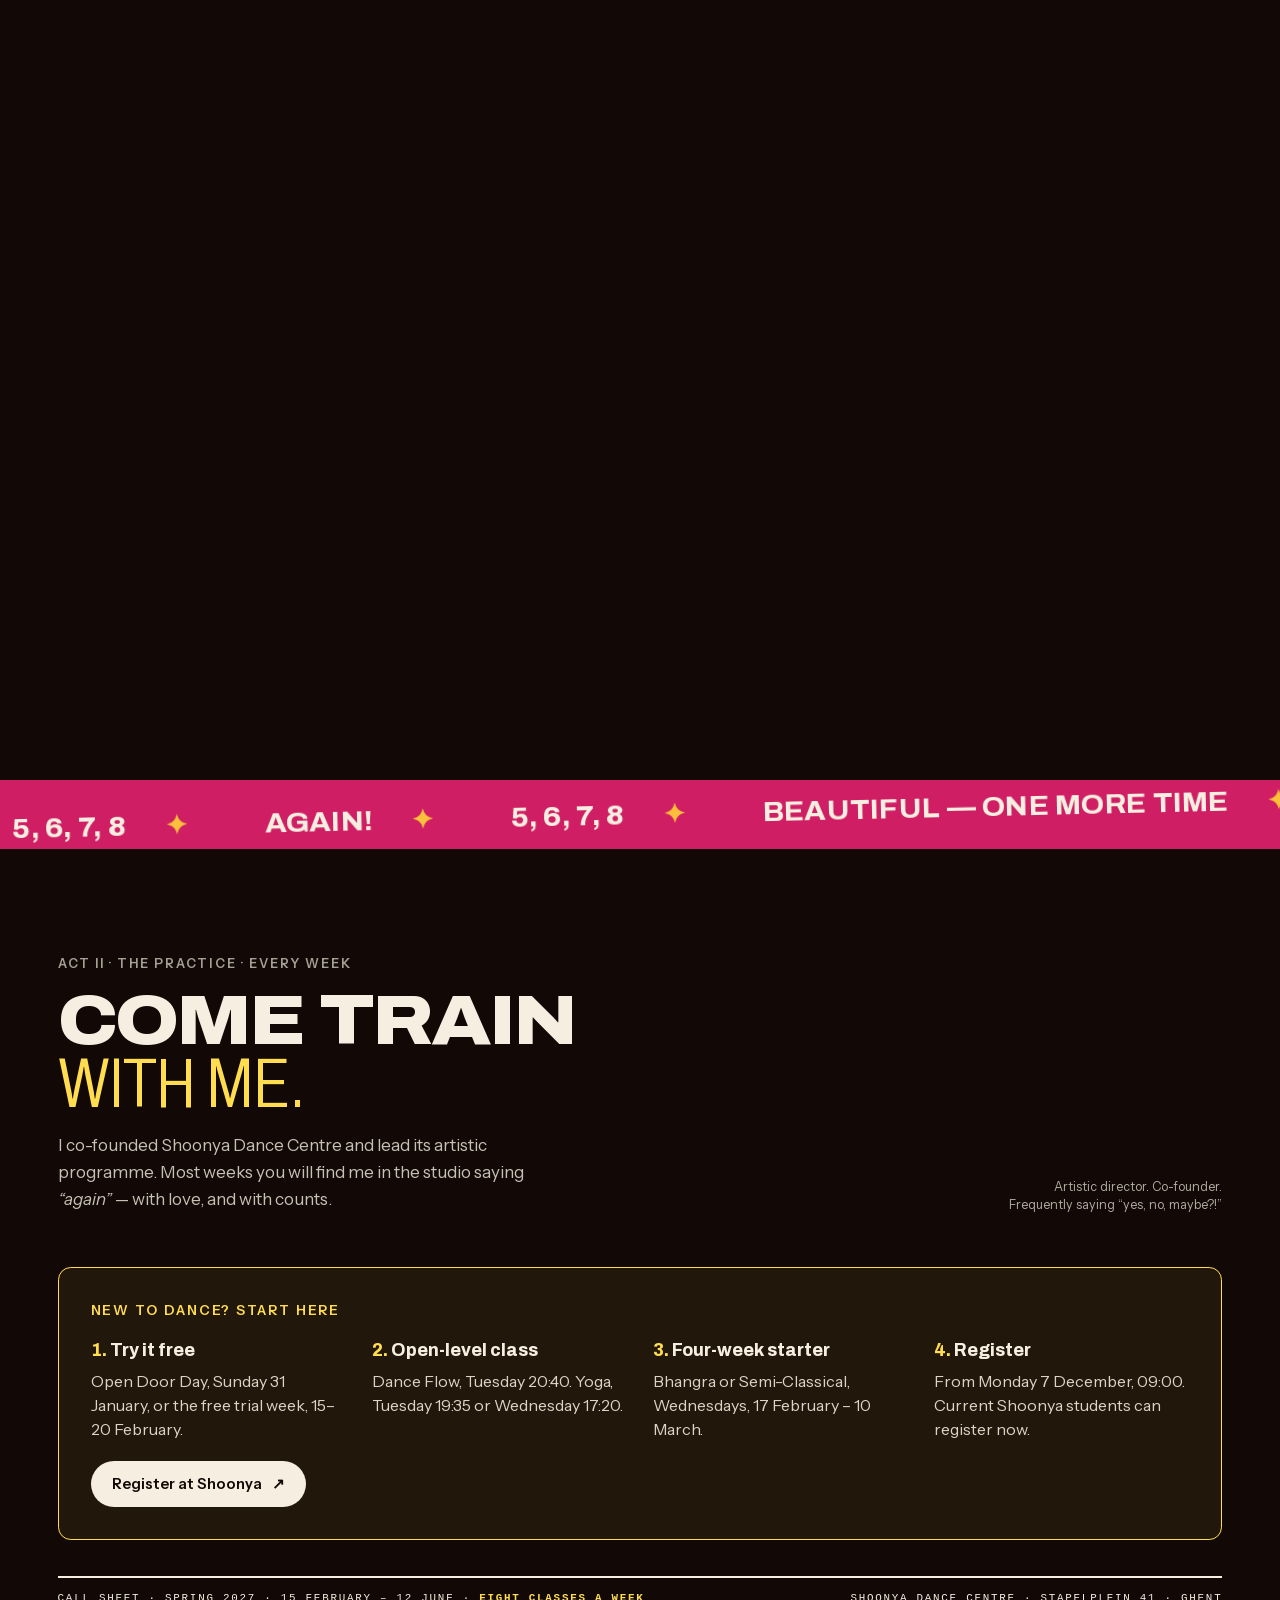
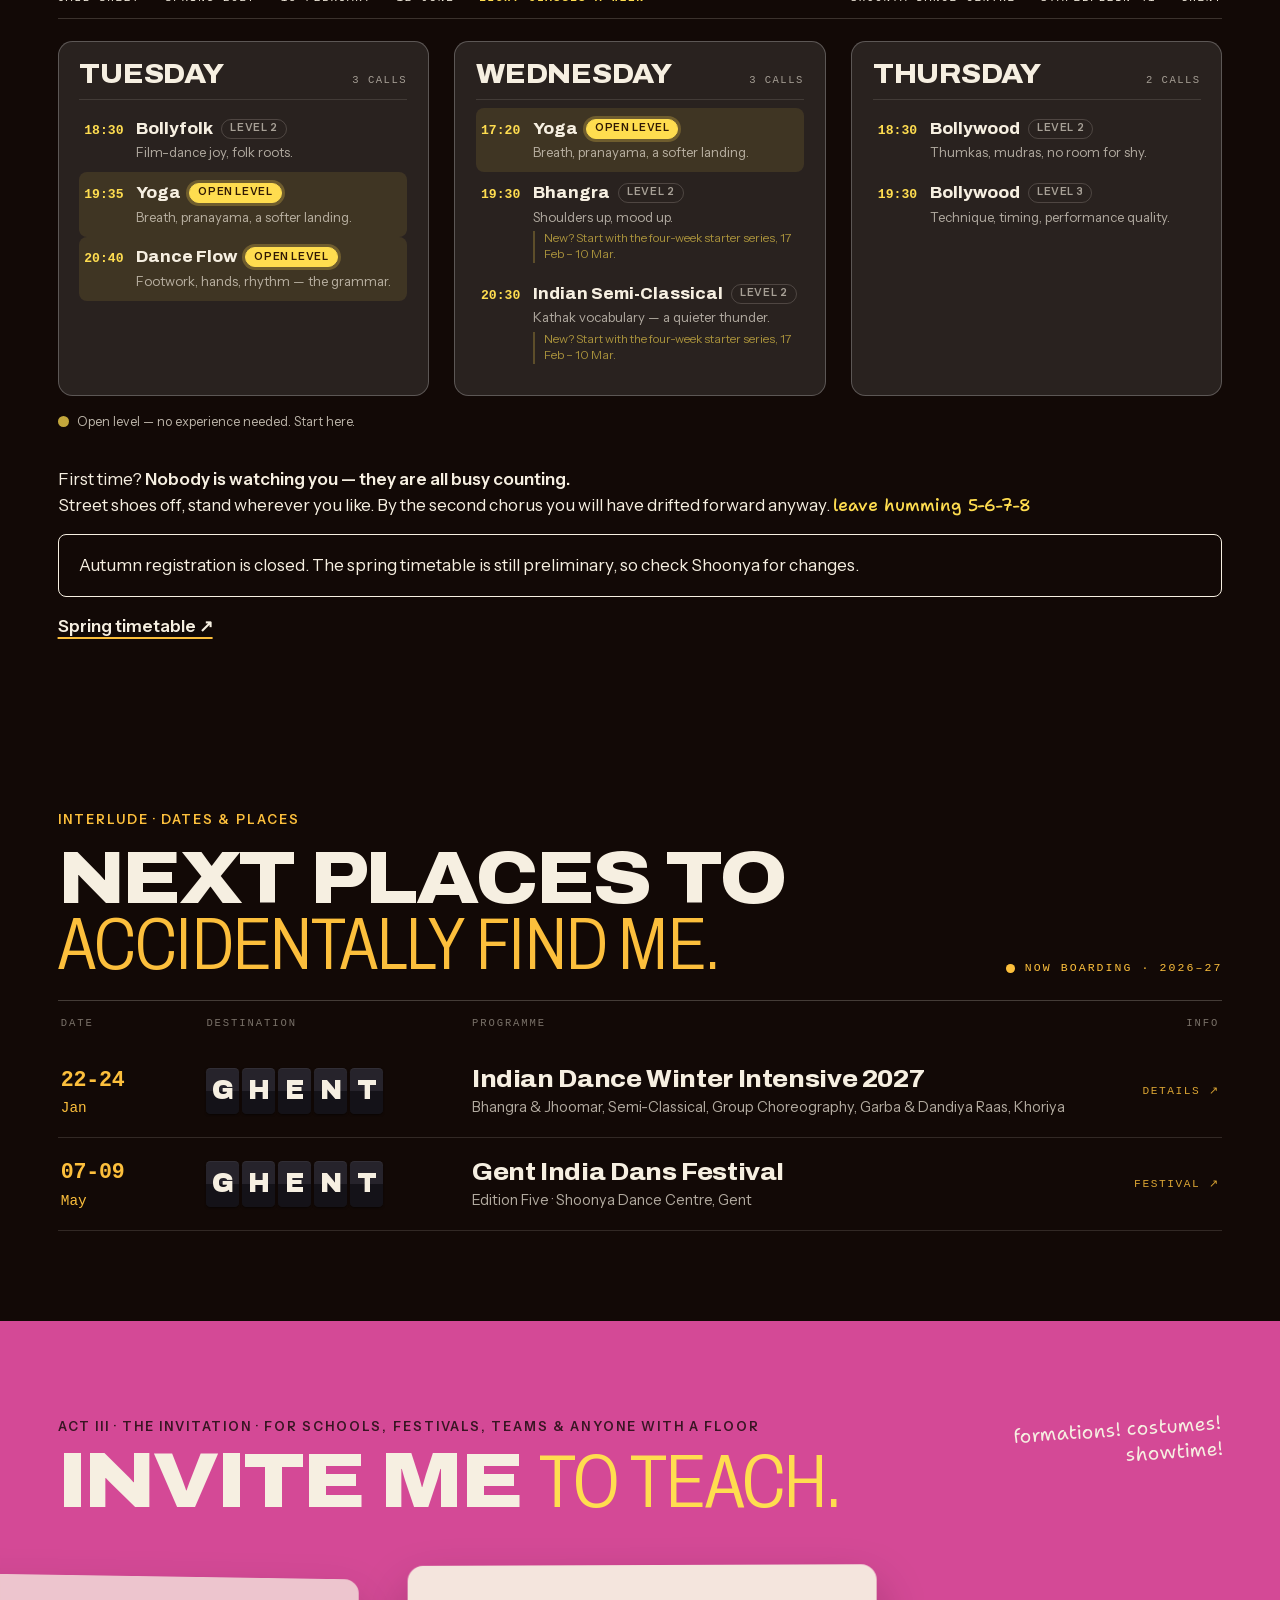
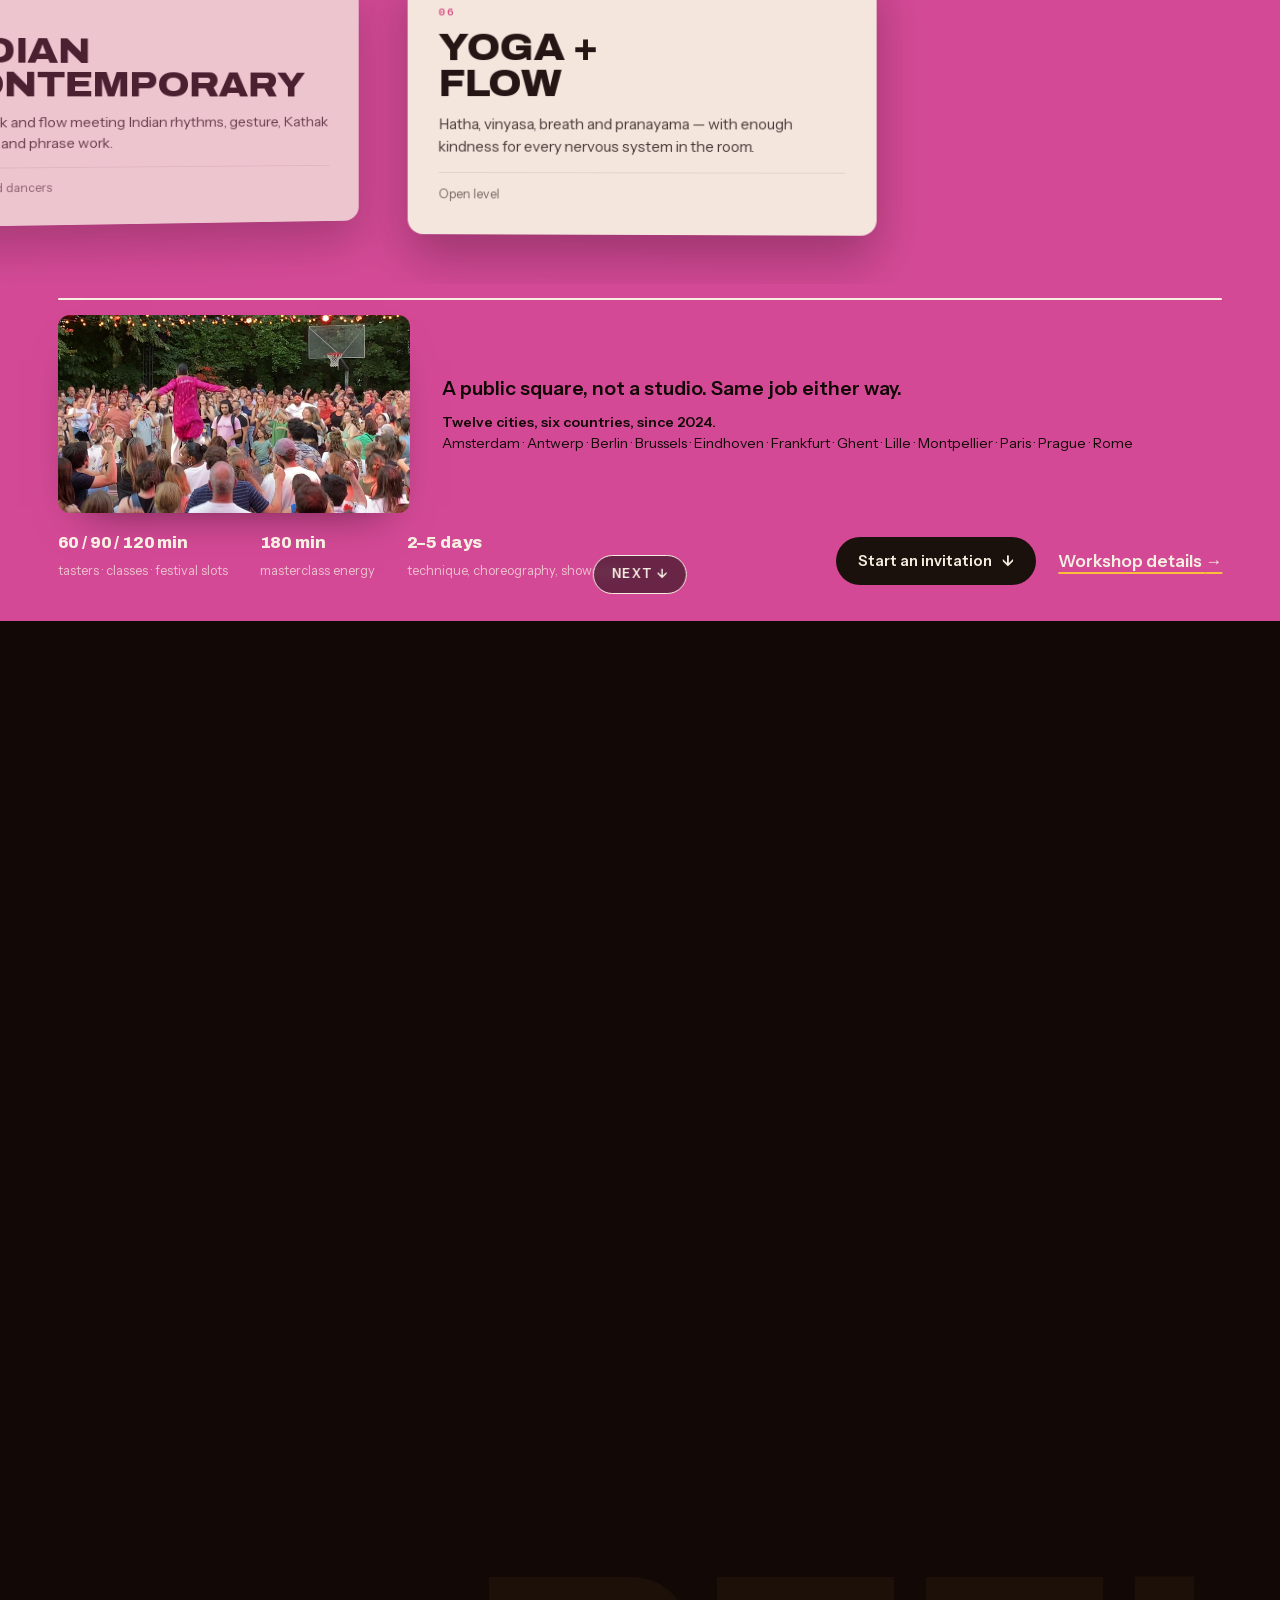
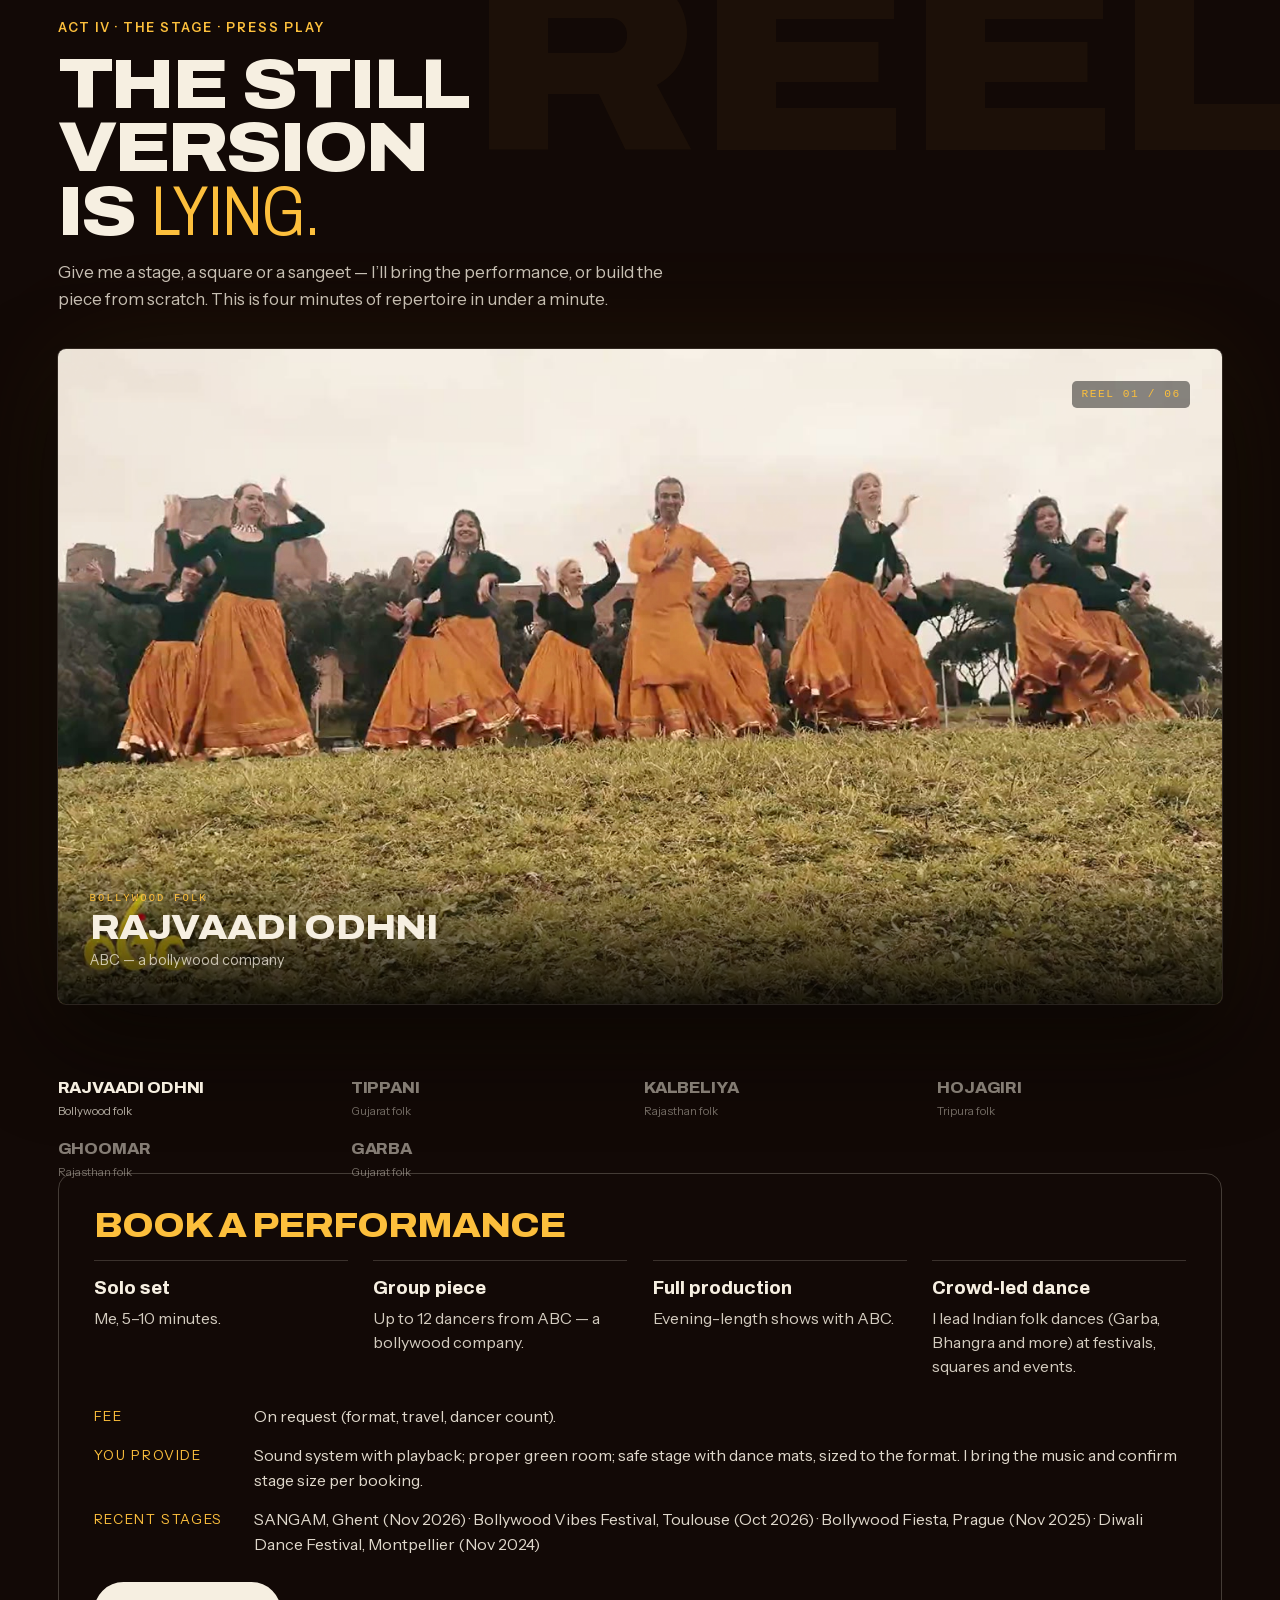
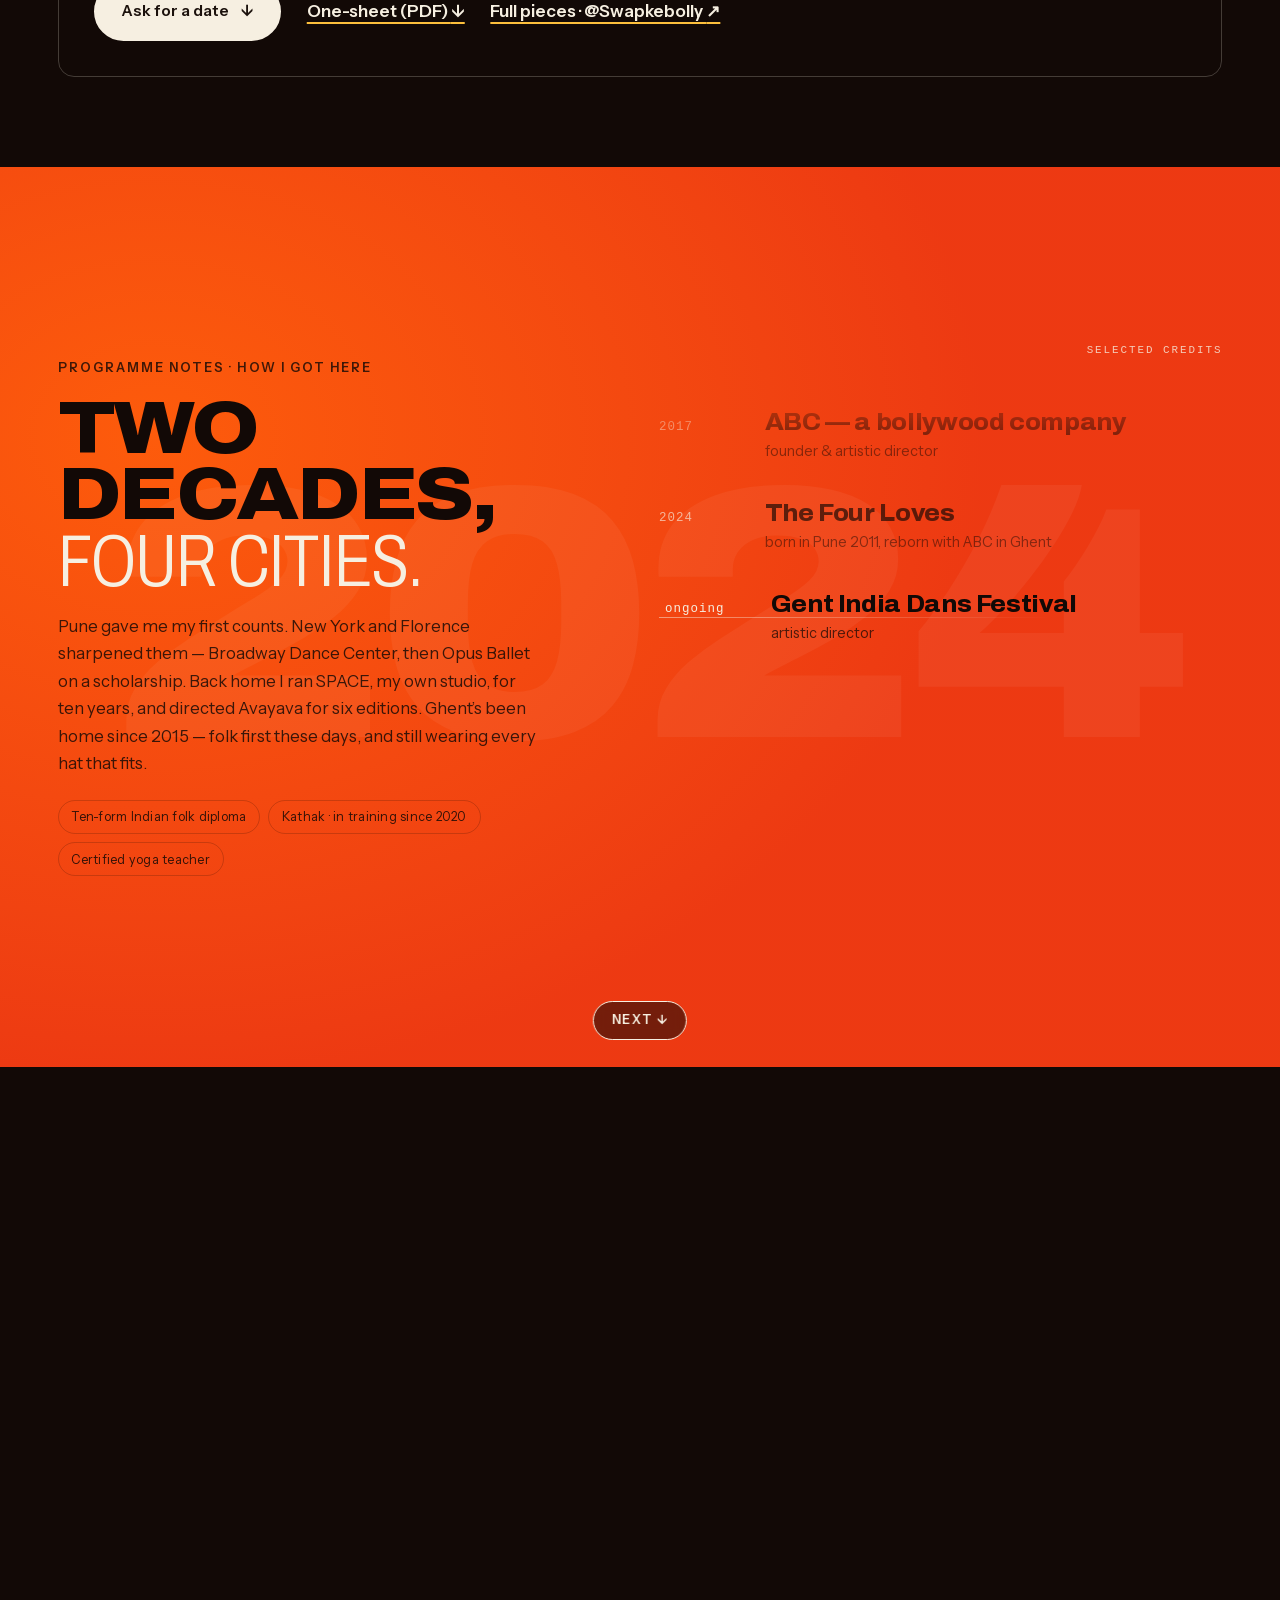
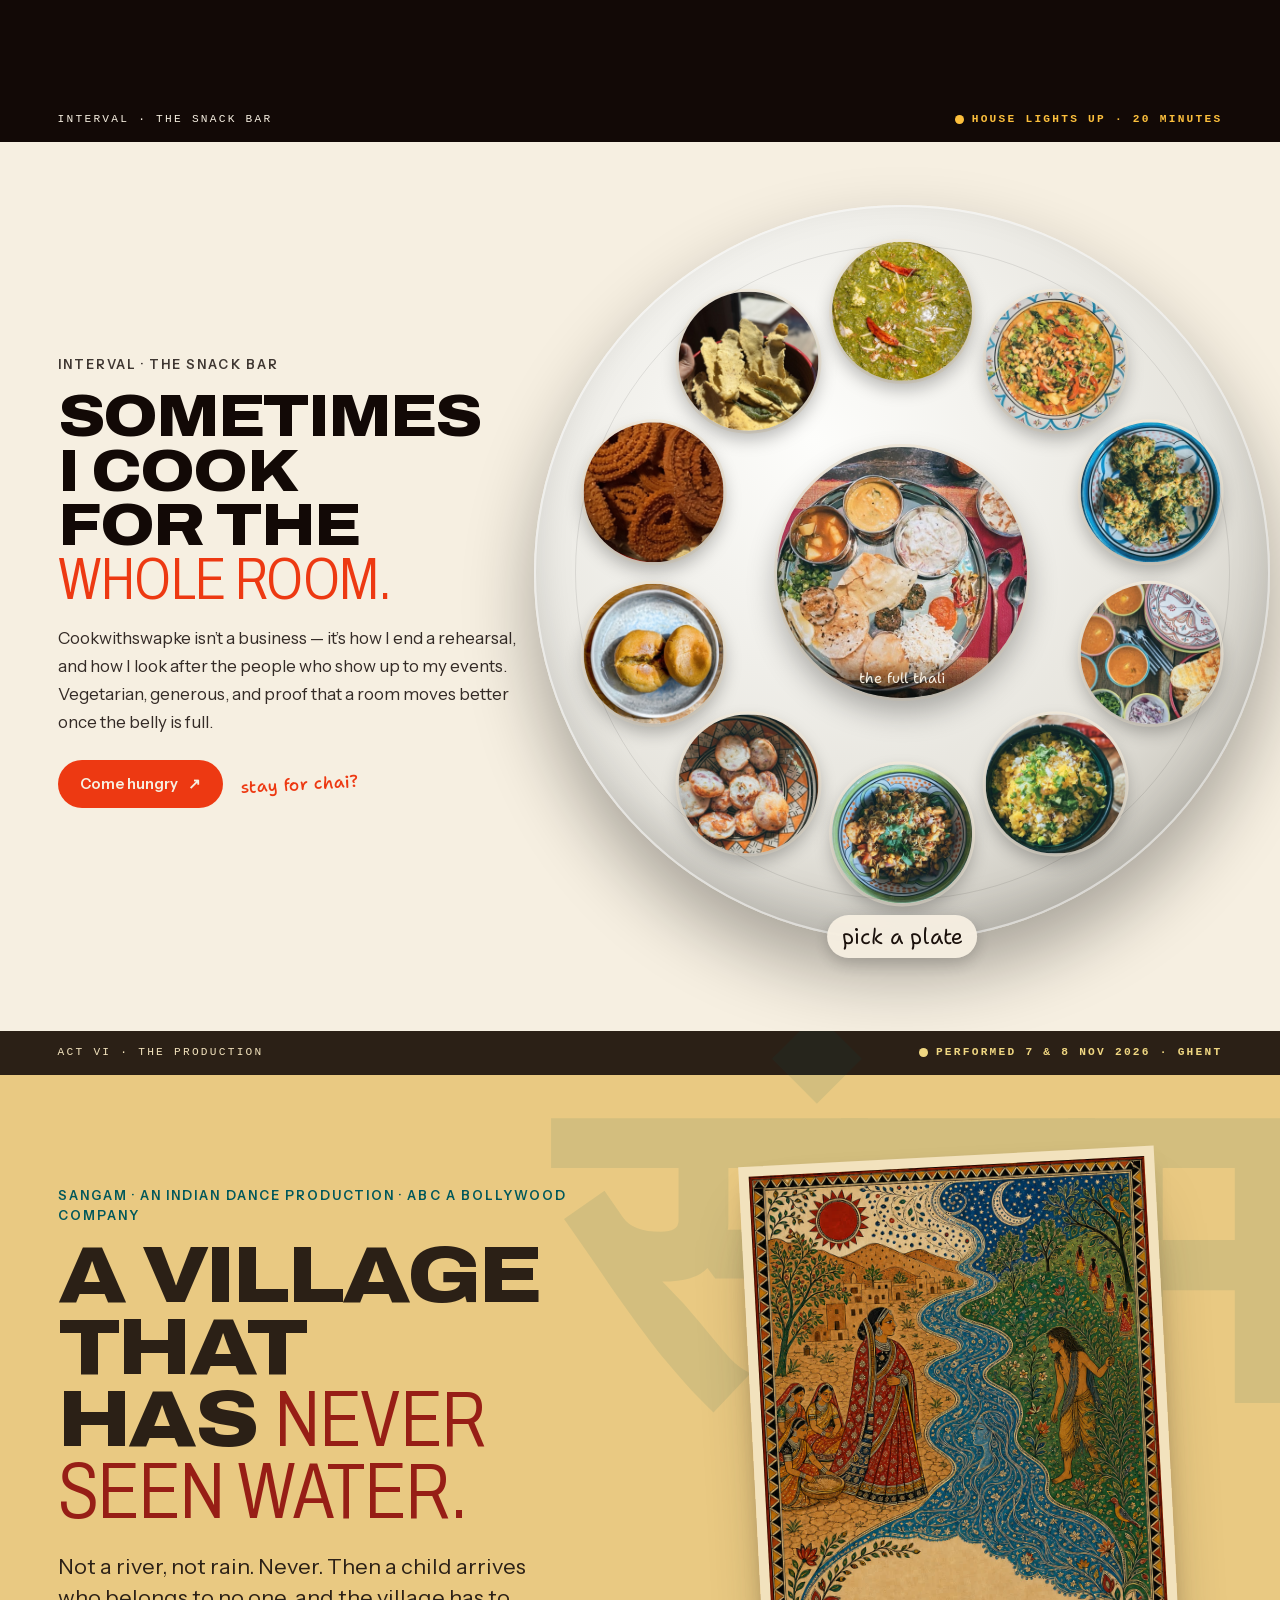
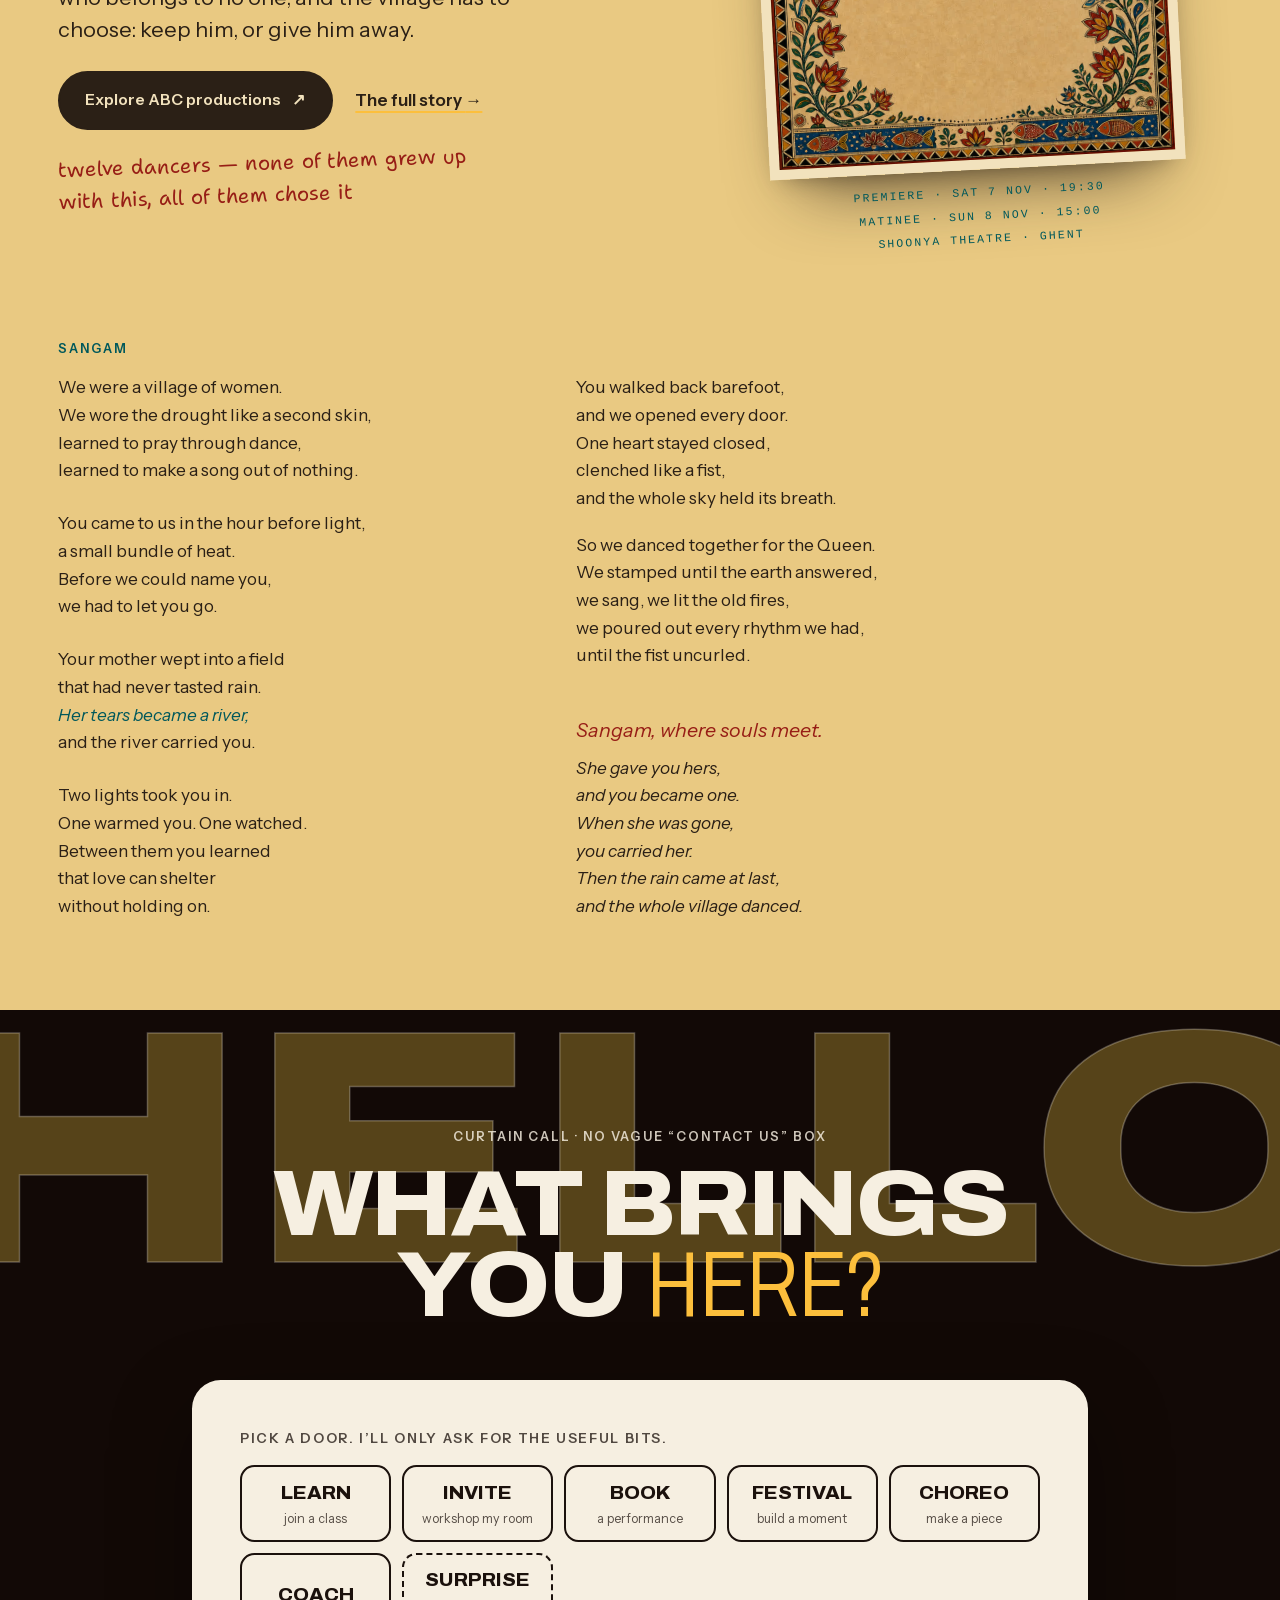
==== commit 2eb68462: "Classes: lower registration box shortened to one line; dates now only in Start here Co-Authored-By: " ====
--- a/index.html
+++ b/index.html
@@ -280,11 +280,9 @@
       <div class="p2-aside reveal">
         <p>First time? <strong>Nobody is watching you &mdash; they are all busy counting.</strong><br>Street shoes off, stand wherever you like. By the second chorus you will have drifted forward anyway. <span class="scribble">leave humming 5-6-7-8</span></p>
         <div class="p2-spring">
-          <p class="p2-reg-when" id="p2Reg"><strong>Registration opens Monday 7 December at 09:00.</strong> Current Shoonya students can register a week earlier, from Monday 30 November at 09:00, with the code from Shoonya’s e-mail.</p>
-          <p>Classes start Monday 15 February; the first week, 15–20 February, is a free trial week. Registration for this autumn’s classes is closed. The spring timetable is still preliminary, so check Shoonya for changes.</p>
-        </div>
-        <a class="p2-btn" href="https://www.shoonyadance.com/register" target="_blank" rel="noopener noreferrer">Register at Shoonya <span aria-hidden="true">↗</span></a>
-        <a href="https://schedule.shoonyadance.com/schedule-spring-2027/" target="_blank" rel="noopener noreferrer">Spring timetable ↗</a>
+          <p>Autumn registration is closed. The spring timetable is still preliminary, so check Shoonya for changes.</p>
+        </div>
+        <a class="text-link" href="https://schedule.shoonyadance.com/schedule-spring-2027/" target="_blank" rel="noopener noreferrer">Spring timetable ↗</a>
       </div>
     </section>
 
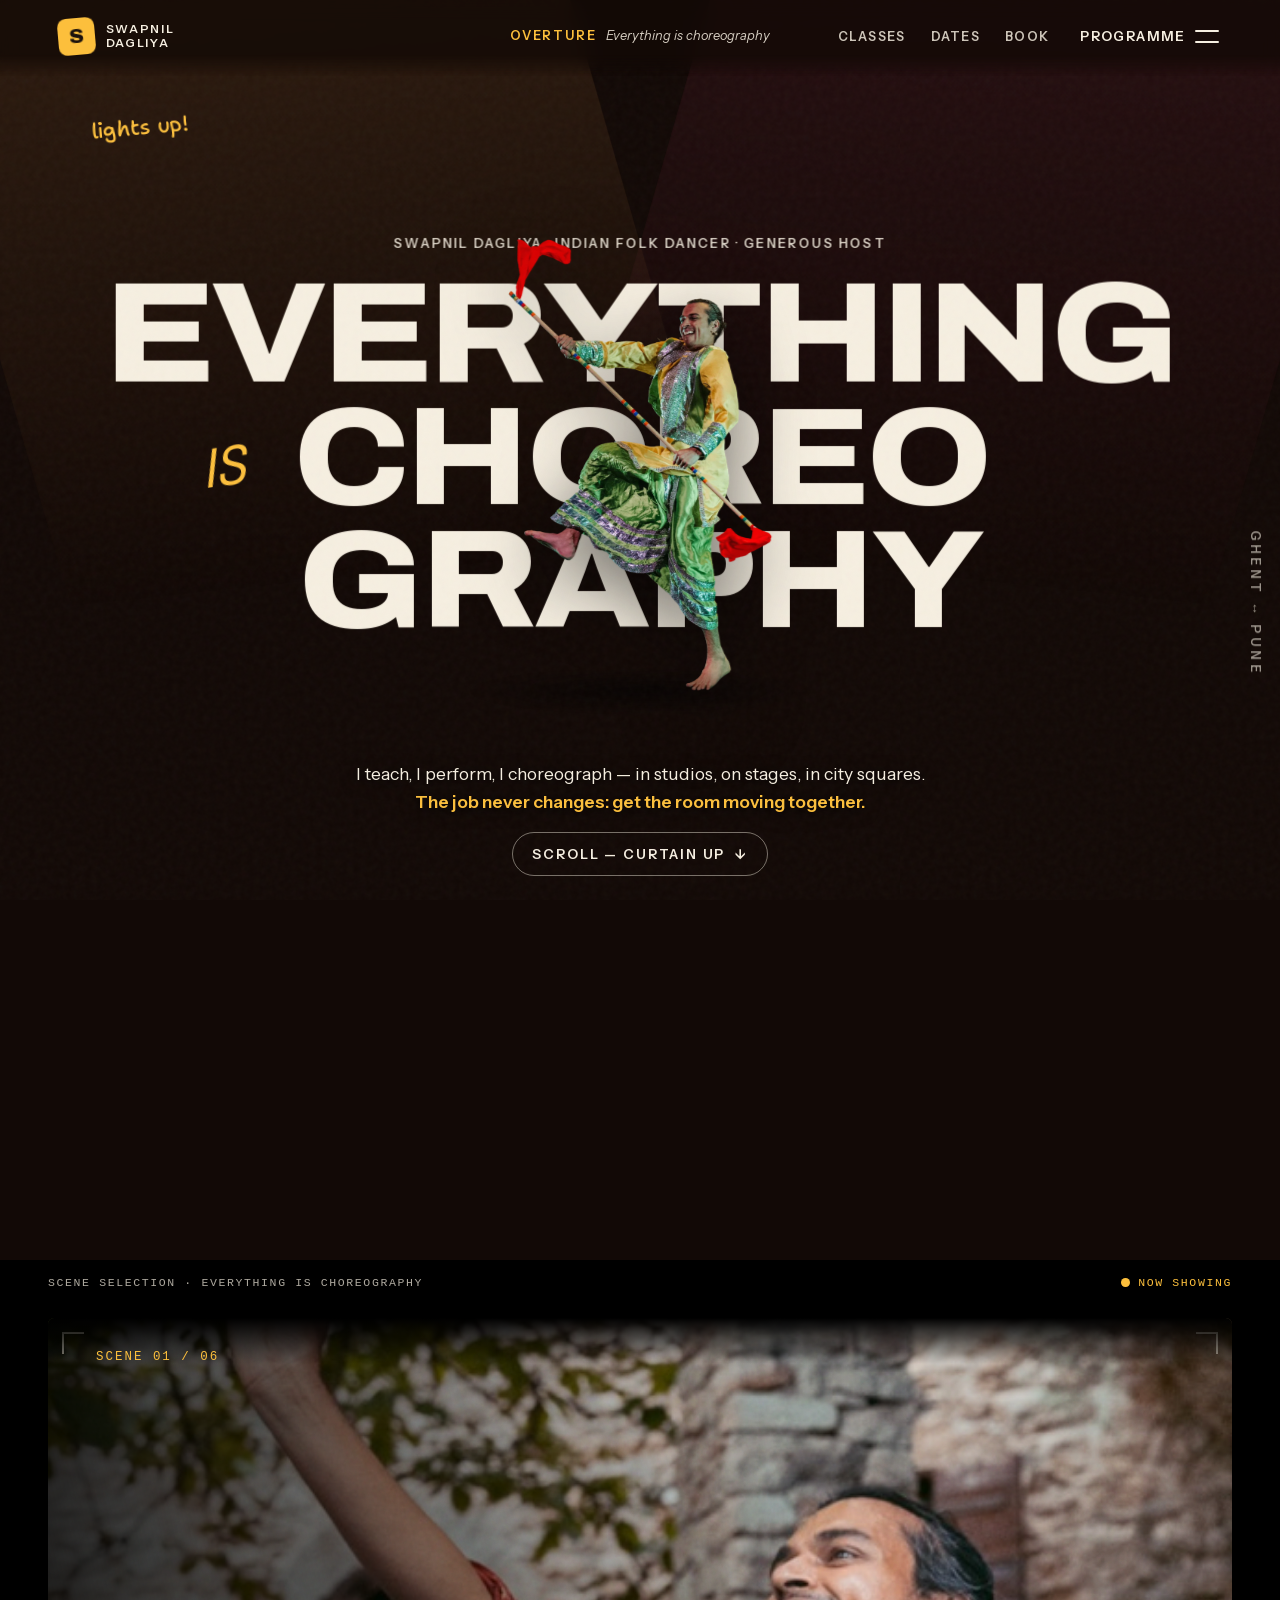
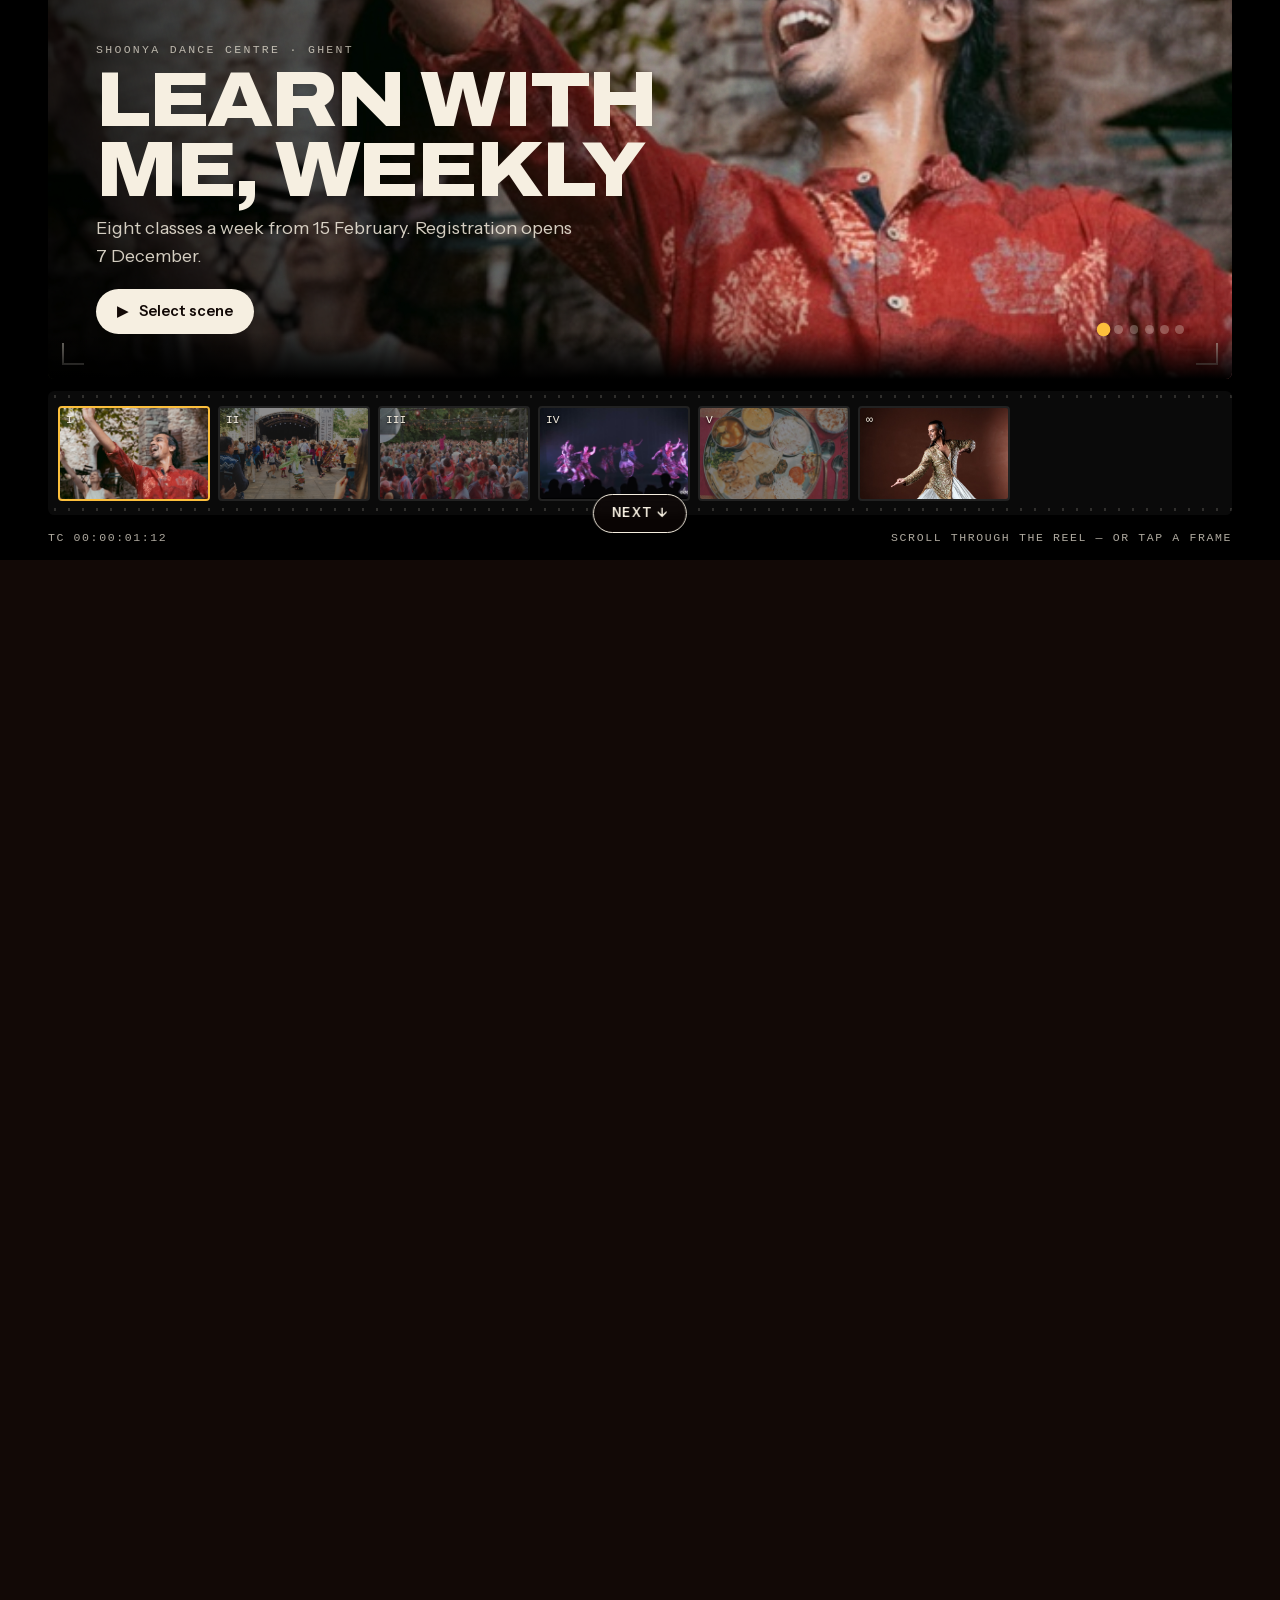
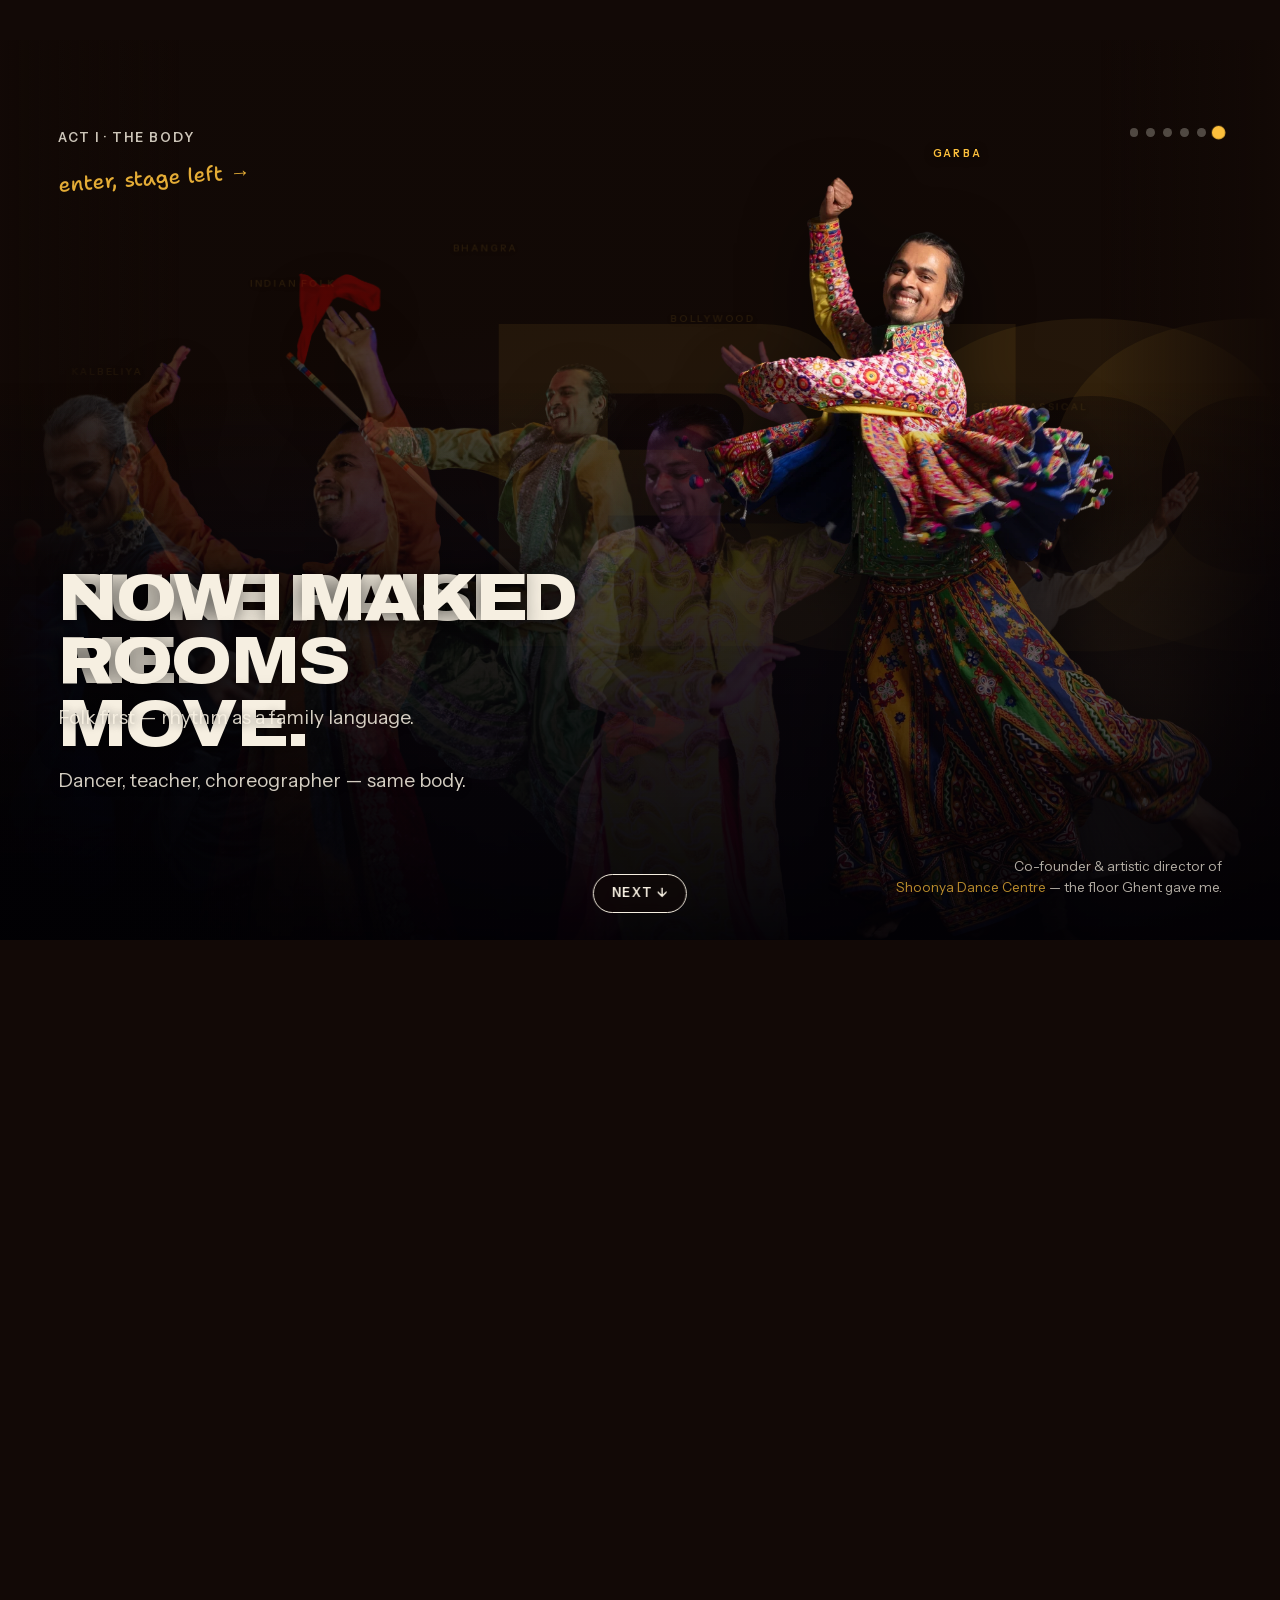
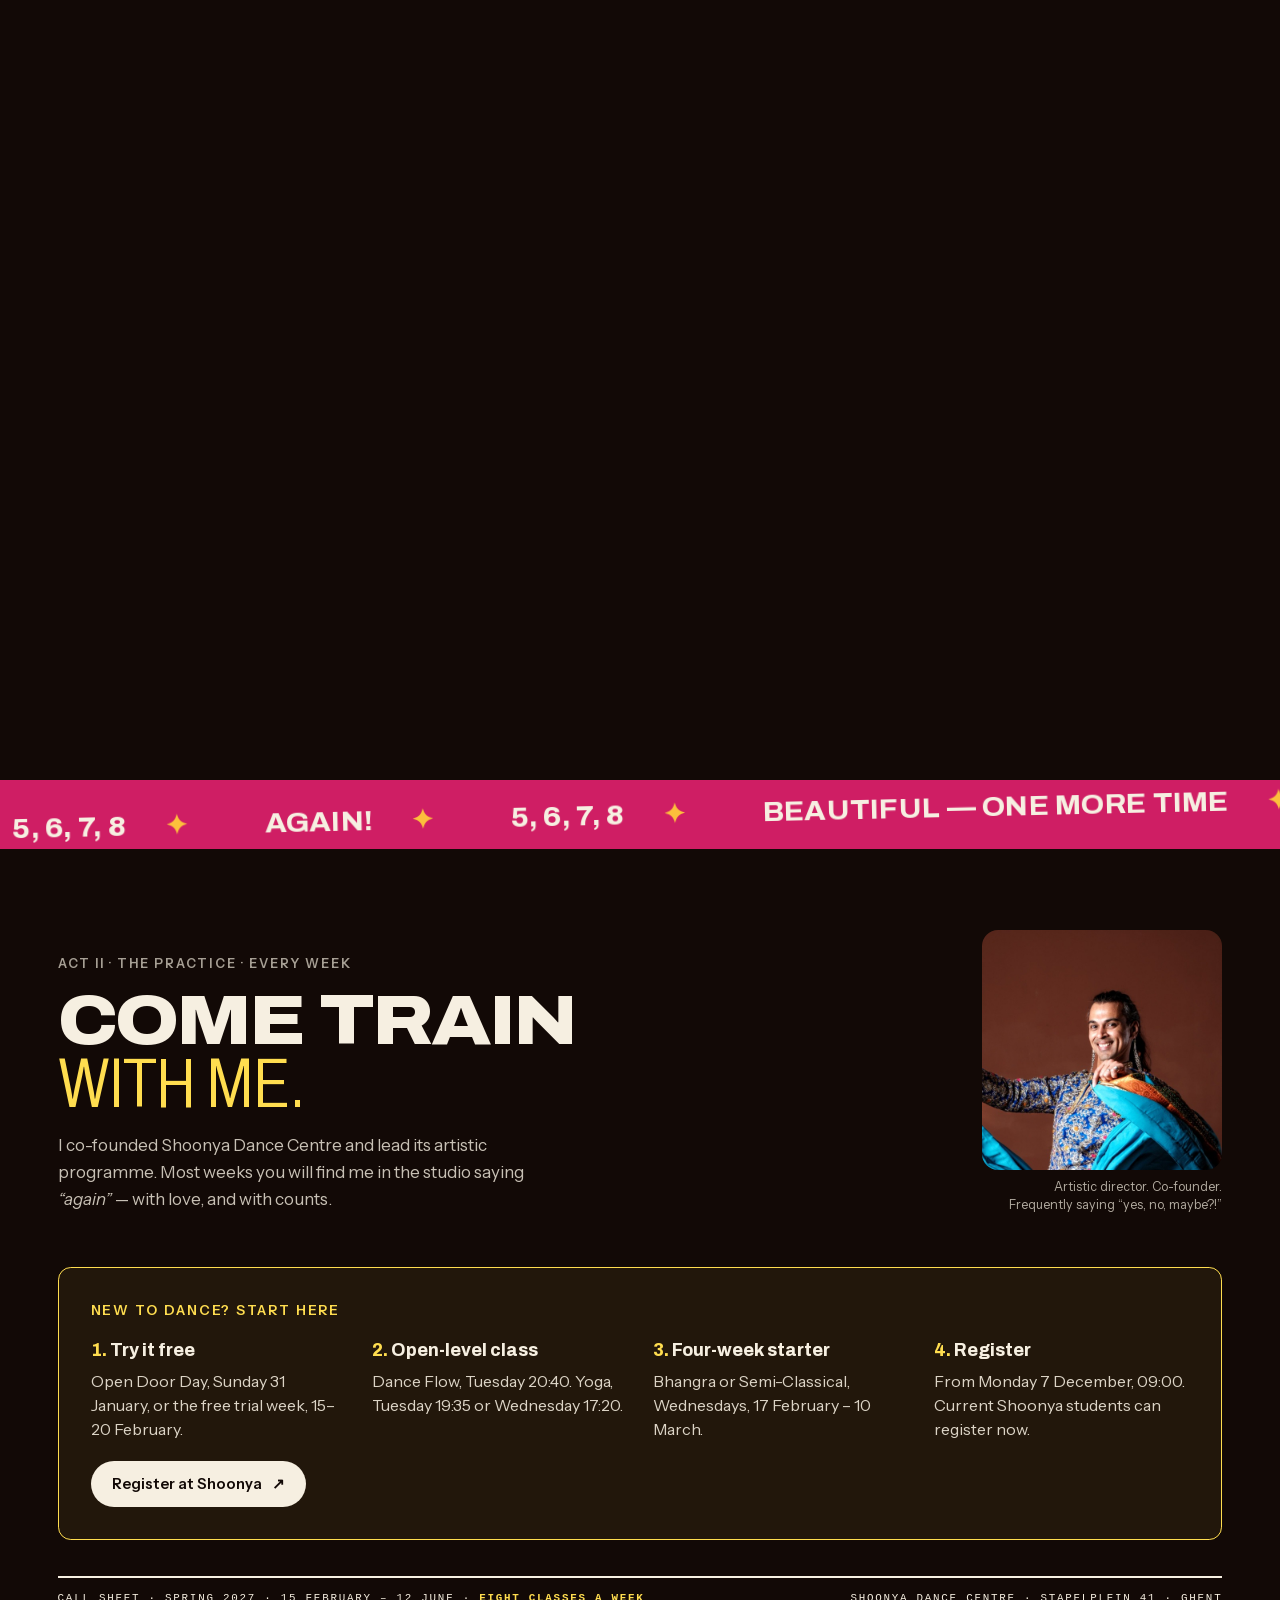
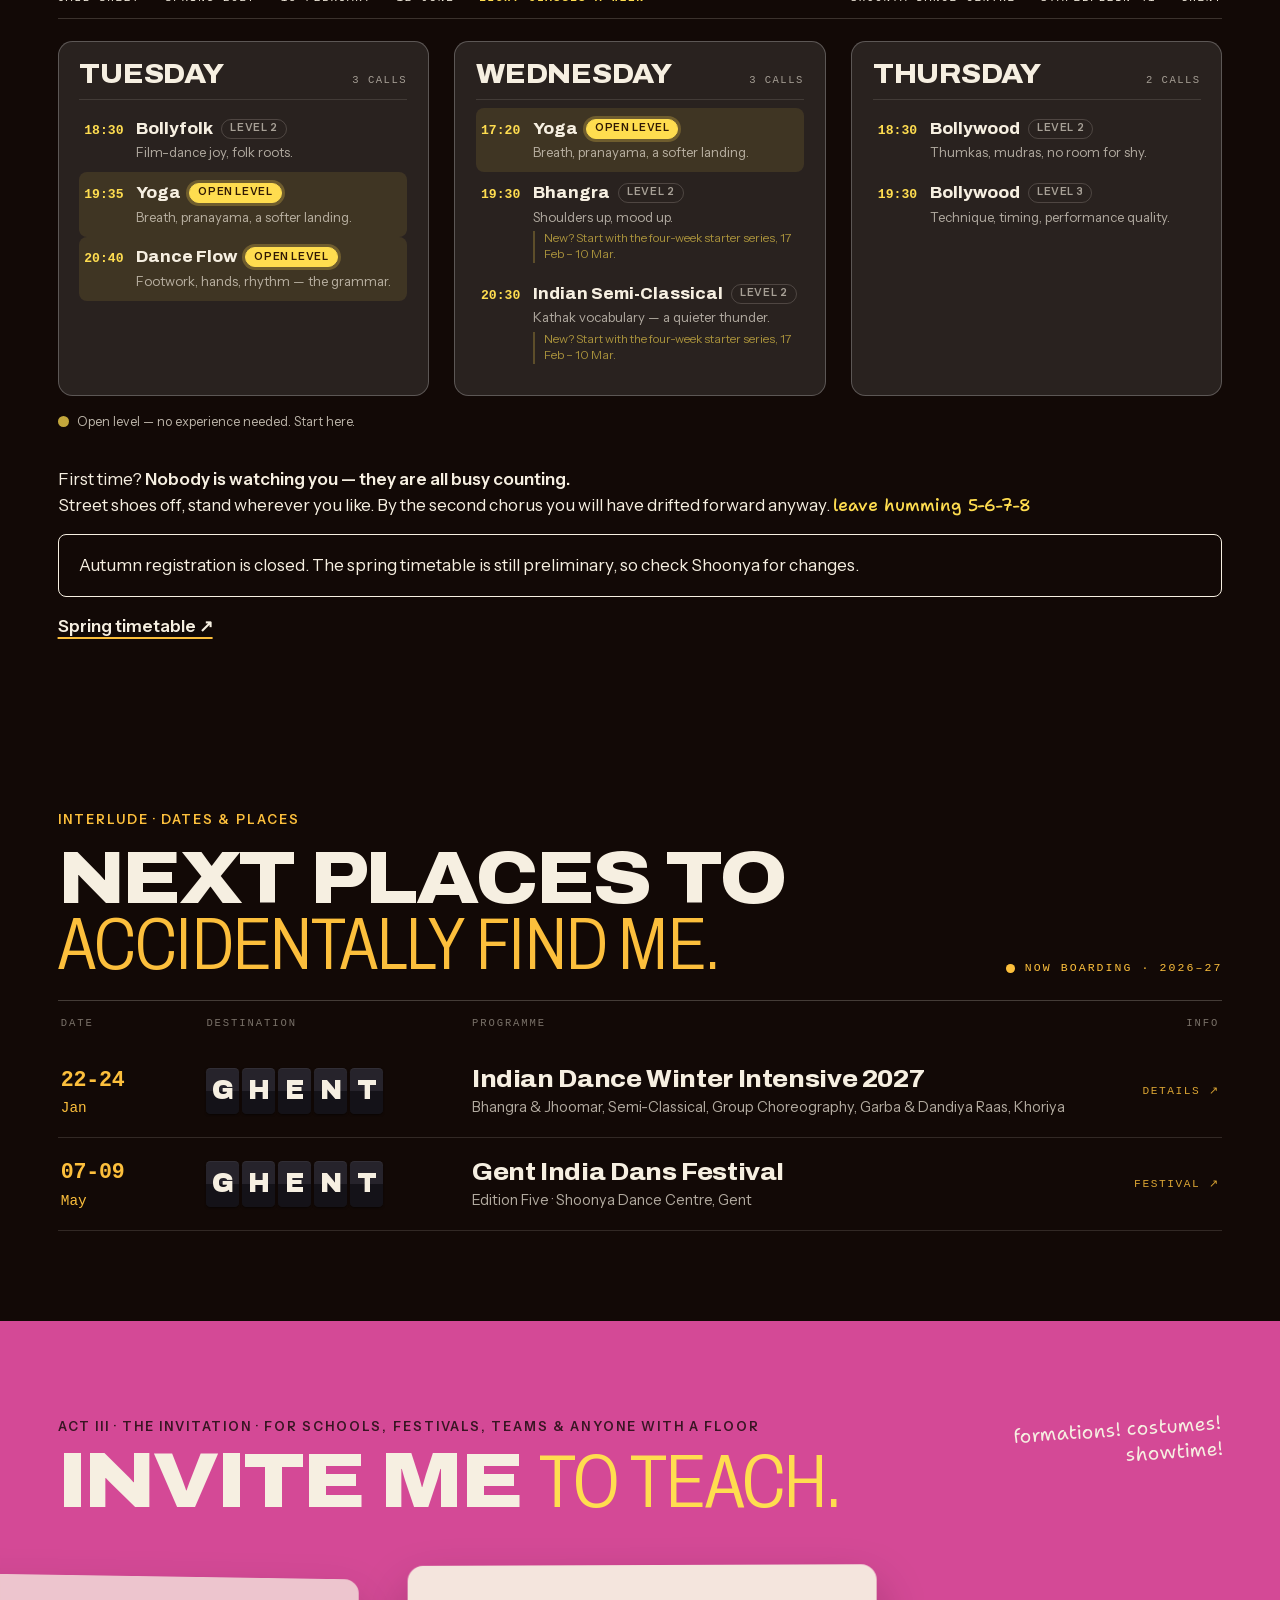
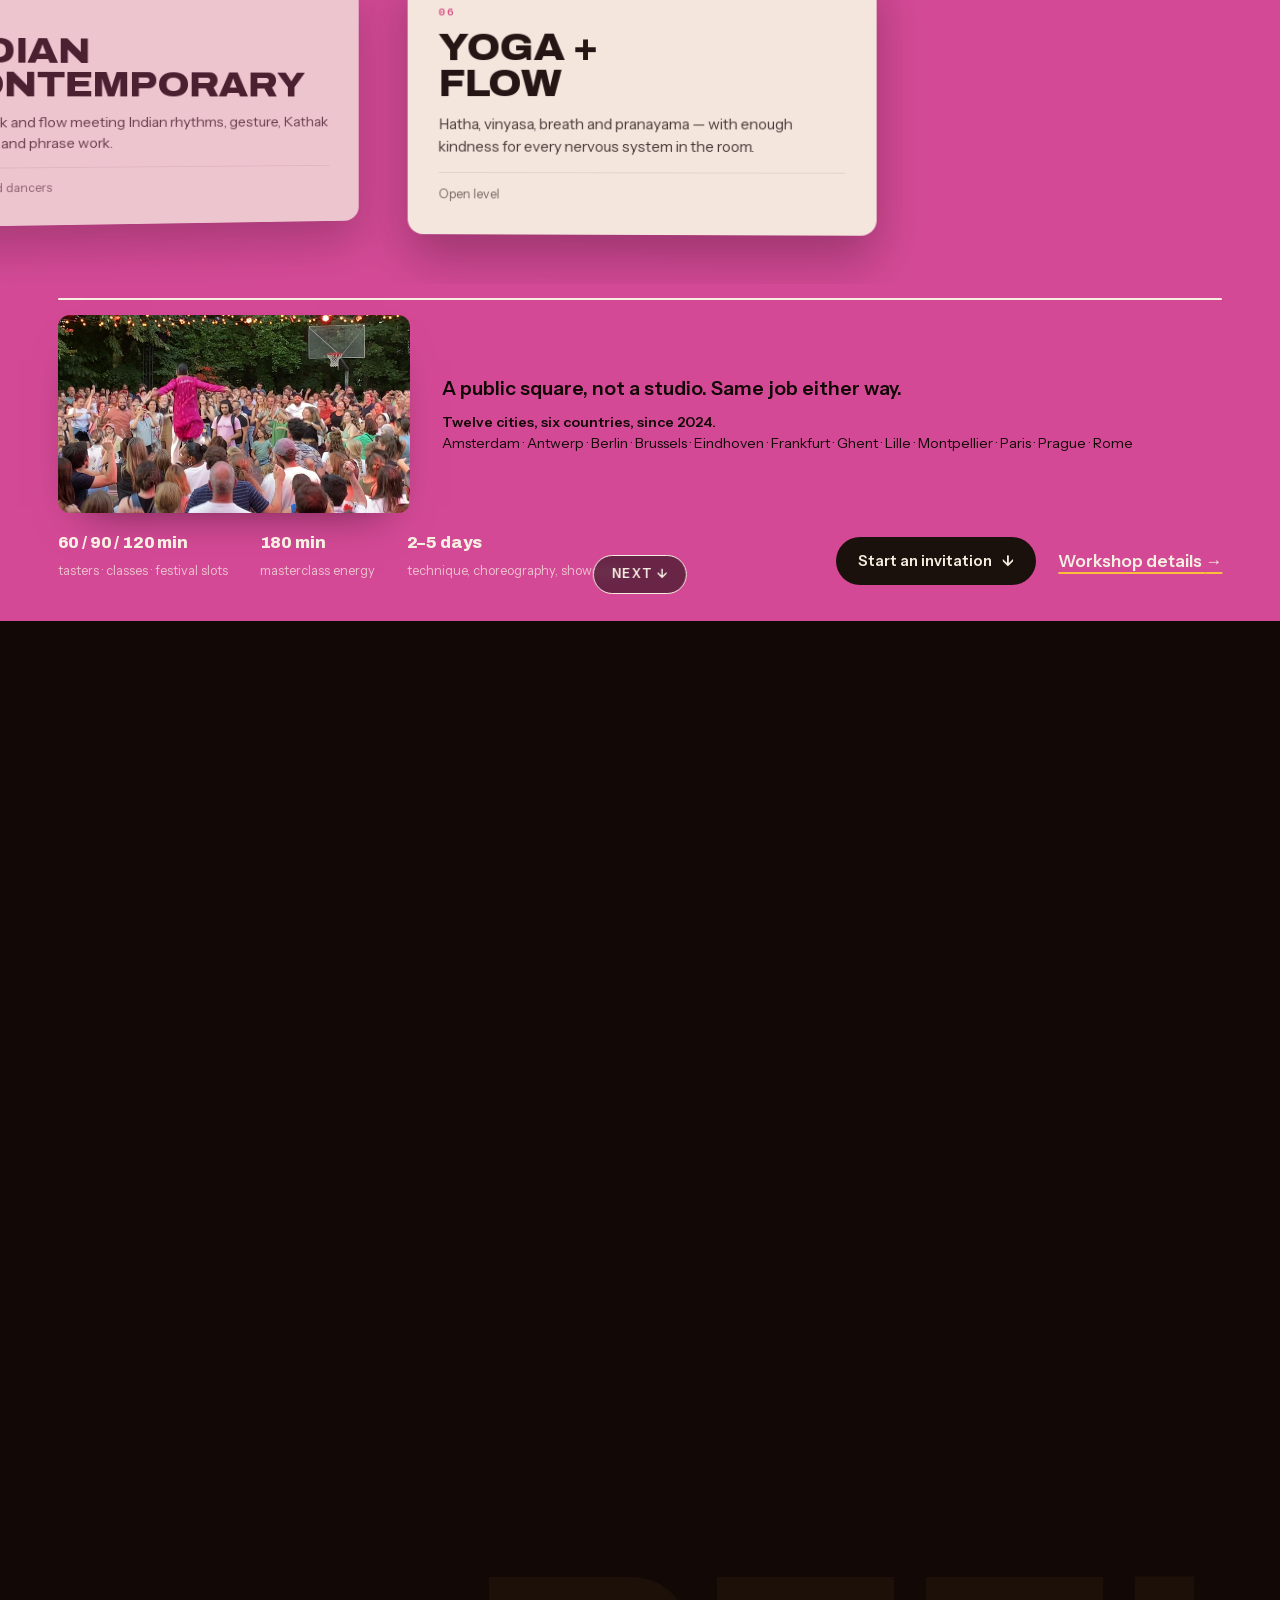
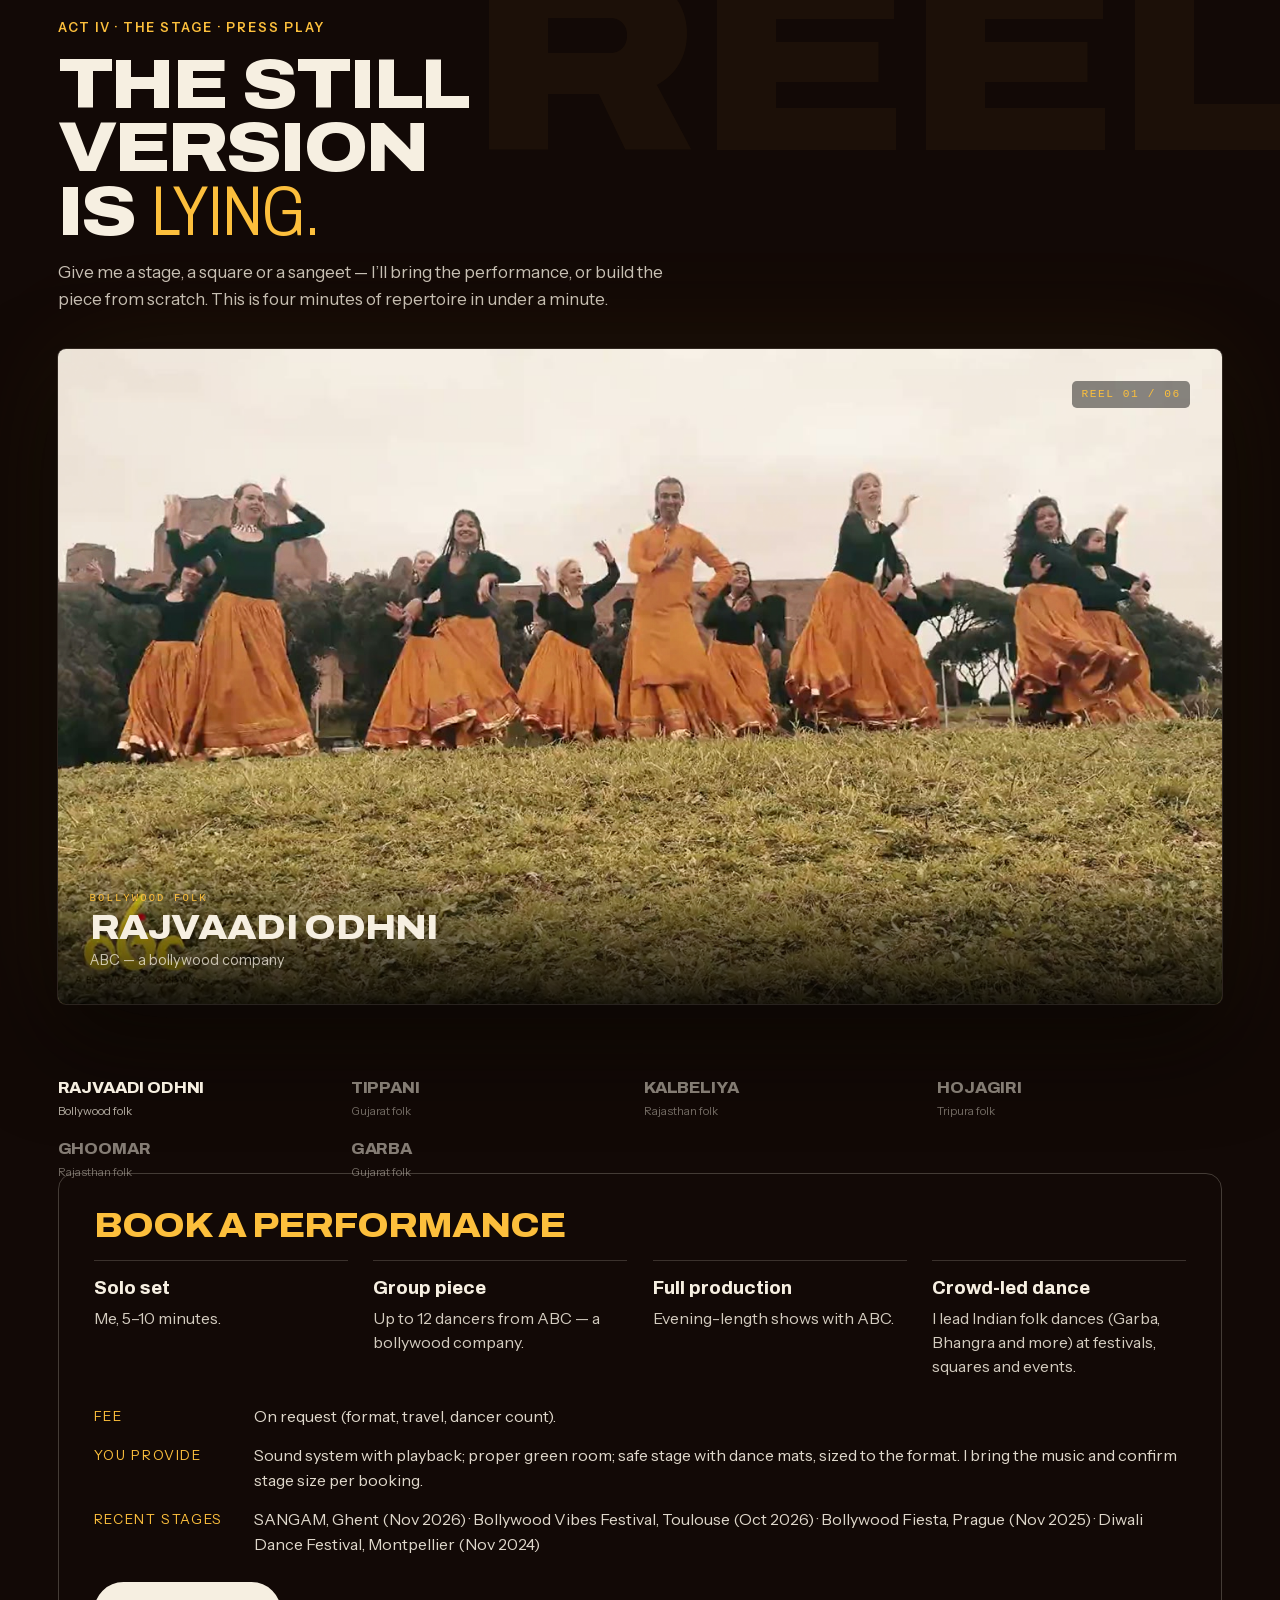
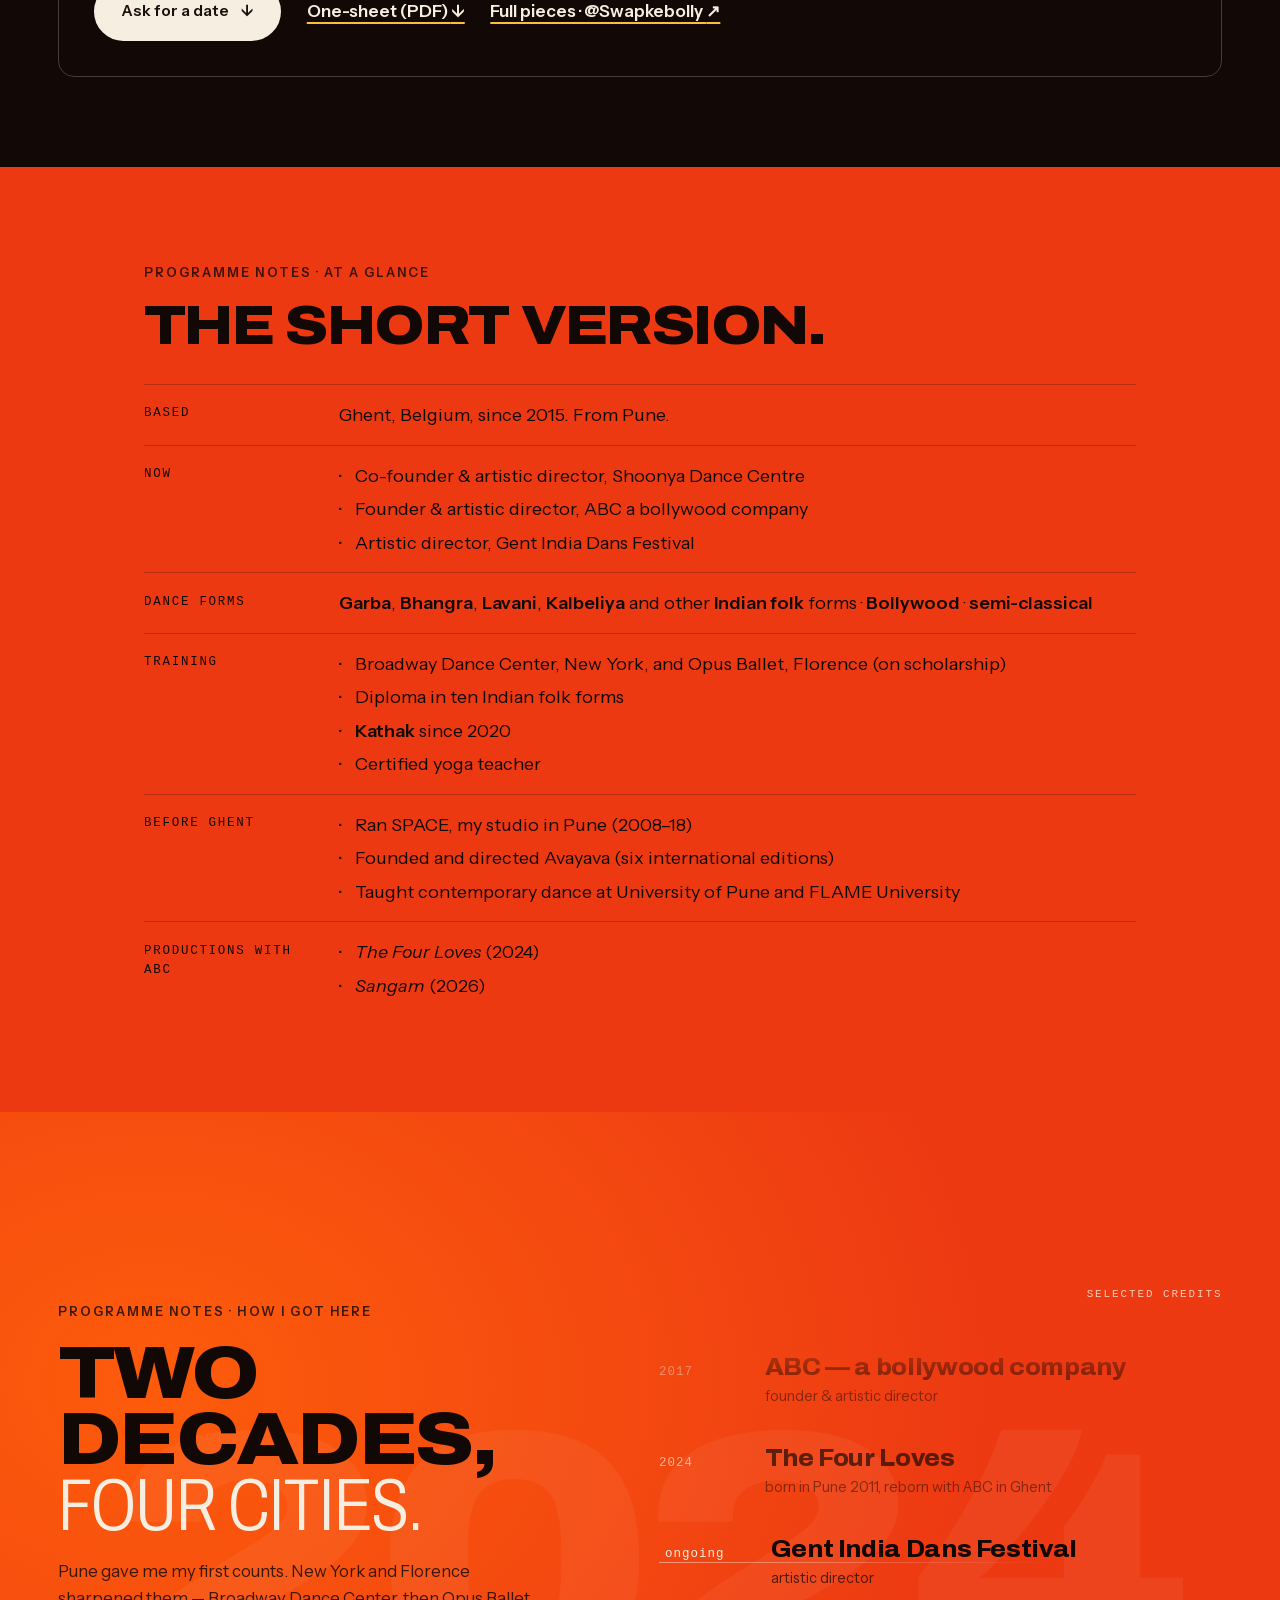
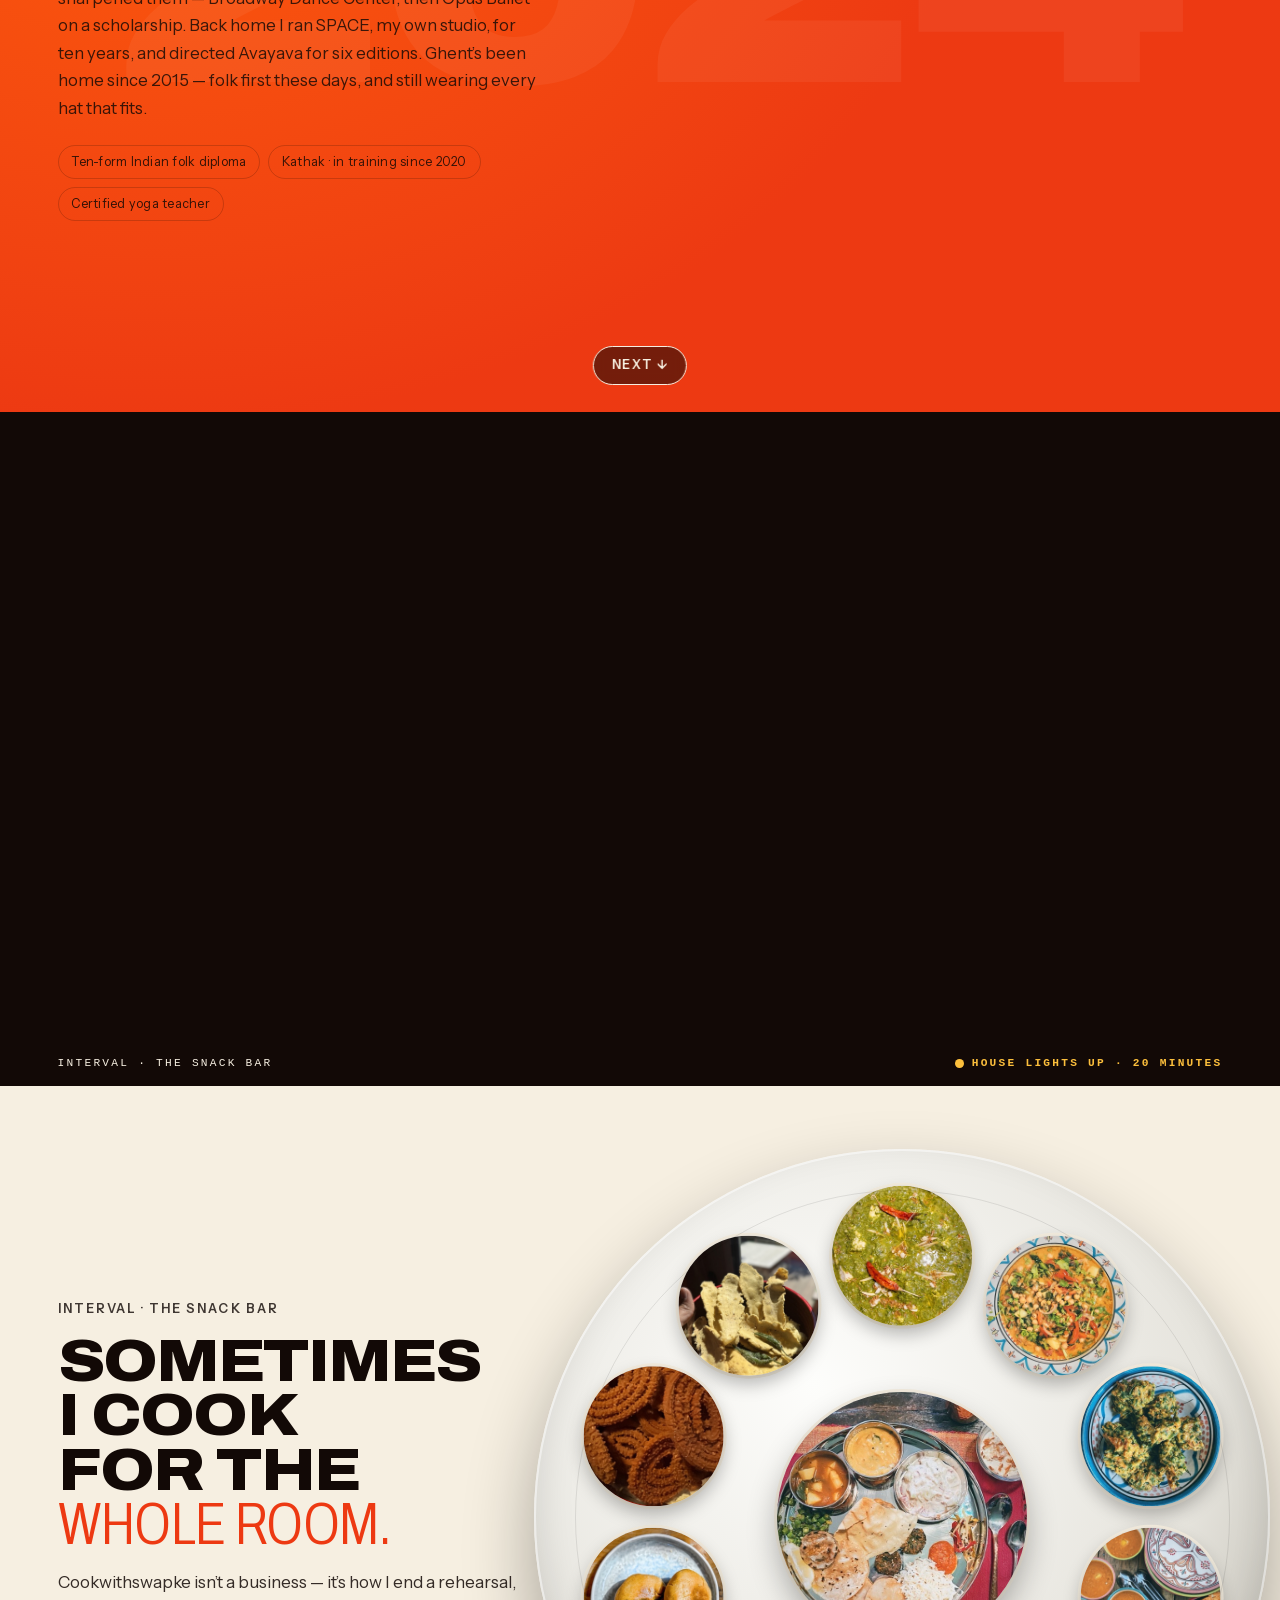
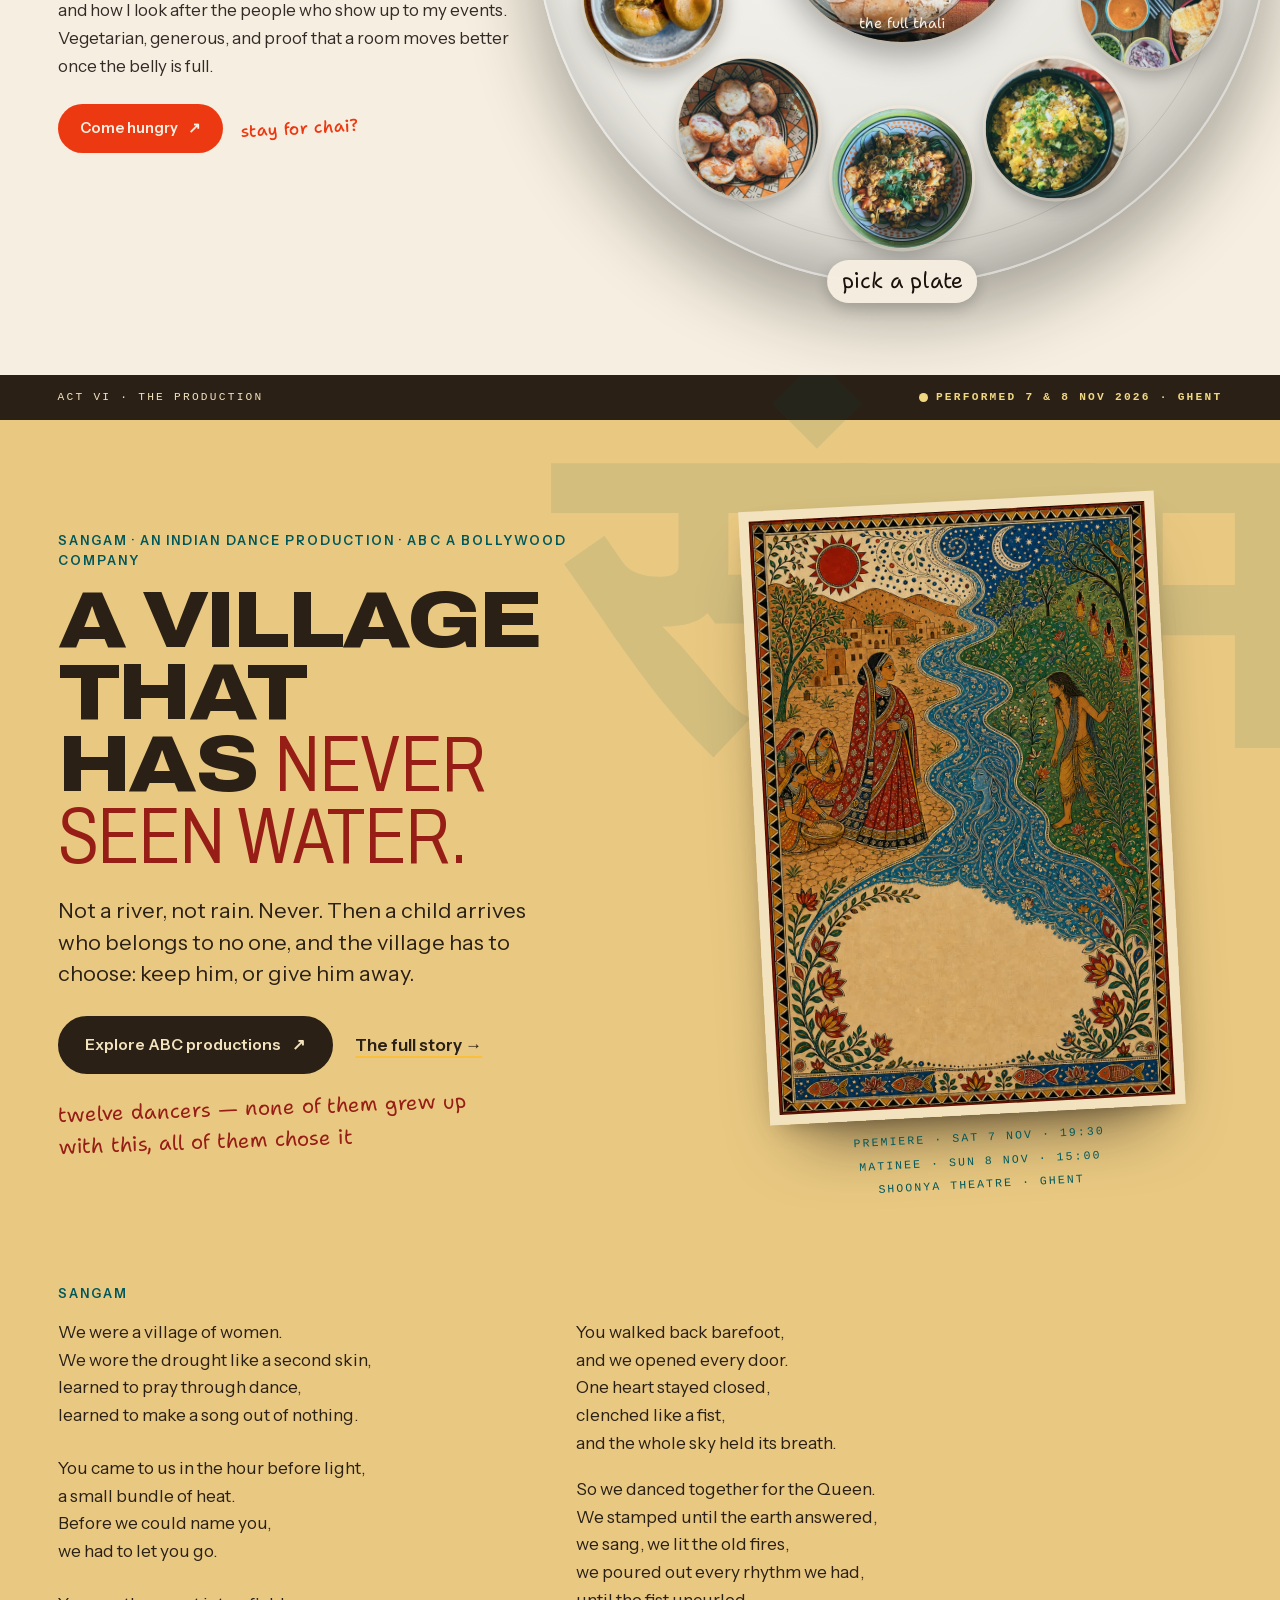
==== commit 22eff2c1: "About: "At a glance" fact list before the credit roll (one item per line) Bookers and press can read" ====
--- a/index.html
+++ b/index.html
@@ -48,7 +48,7 @@
       document.body && document.body.classList.add("is-loaded", "is-settled");
     }, 4000);
   </script>
-  <link rel="stylesheet" href="styles.css?v=20261120-start">
+  <link rel="stylesheet" href="styles.css?v=20261124-glance">
   <script type="application/ld+json">
     {
       "@context": "https://schema.org",
@@ -393,6 +393,22 @@
     </section>
 
 
+    <!-- ============ AT A GLANCE (facts for bookers + press, read before the credit roll; same facts as the credits) ============ -->
+    <section class="glance" id="glance" data-theme="dark" aria-labelledby="glanceTitle">
+      <div class="glance__inner">
+        <p class="eyebrow">Programme notes · at a glance</p>
+        <h2 id="glanceTitle">The short version.</h2>
+        <dl class="glance__list">
+          <div><dt>Based</dt><dd>Ghent, Belgium, since 2015. From Pune.</dd></div>
+          <div><dt>Now</dt><dd><ul class="glance__items"><li>Co-founder &amp; artistic director, Shoonya Dance Centre</li><li>Founder &amp; artistic director, ABC a bollywood company</li><li>Artistic director, Gent India Dans Festival</li></ul></dd></div>
+          <div><dt>Dance forms</dt><dd><strong>Garba</strong>, <strong>Bhangra</strong>, <strong>Lavani</strong>, <strong>Kalbeliya</strong> and other <strong>Indian folk</strong> forms · <strong>Bollywood</strong> · <strong>semi-classical</strong></dd></div>
+          <div><dt>Training</dt><dd><ul class="glance__items"><li>Broadway Dance Center, New York, and Opus Ballet, Florence (on scholarship)</li><li>Diploma in ten Indian folk forms</li><li><strong>Kathak</strong> since 2020</li><li>Certified yoga teacher</li></ul></dd></div>
+          <div><dt>Before Ghent</dt><dd><ul class="glance__items"><li>Ran SPACE, my studio in Pune (2008–18)</li><li>Founded and directed Avayava (six international editions)</li><li>Taught contemporary dance at University of Pune and FLAME University</li></ul></dd></div>
+          <div><dt>Productions with ABC</dt><dd><ul class="glance__items"><li><em>The Four Loves</em> (2024)</li><li><em>Sangam</em> (2026)</li></ul></dd></div>
+        </dl>
+      </div>
+    </section>
+
     <!-- ============ NOTES — THE CREDITS (paper credit-roll) ============ -->
     <section class="scene notes-credits" id="notes" data-scene data-act-name="Notes" data-context="Programme notes — the long way to Ghent" data-theme="dark" aria-labelledby="notesTitle">
       <div class="scene__pin nts-stage">
--- a/styles.css
+++ b/styles.css
@@ -1838,3 +1838,26 @@
 .p2-start__steps b { font-family: var(--font-display); font-weight: 760; font-size: 1.1rem; }
 .p2-start__steps b::before { content: counter(st) ". "; color: var(--p2-gold, var(--marigold)); }
 .p2-start__steps span { font-size: 1rem; line-height: 1.5; opacity: 0.88; }
+
+/* ============================== Notes — At a glance ==============================
+   Plain (not pinned) fact sheet after the credit roll, so bookers and press can read the
+   whole CV at once on any screen. Same orange paper + dark ink as Notes. Facts = the credits. */
+.glance { background: var(--bold-orange); color: var(--ink-deep); padding: clamp(3rem, 8vw, 6rem) var(--page); }
+.glance__inner { max-width: 62rem; margin: 0 auto; }
+.glance .eyebrow { color: color-mix(in oklch, var(--ink-deep), transparent 20%); opacity: 1; }
+.glance h2 { font-family: var(--font-display); font-weight: 840; font-stretch: 114%; text-transform: uppercase;
+  font-size: clamp(2rem, 4.6vw, 3.4rem); line-height: 0.95; letter-spacing: -0.03em; margin: 0 0 2rem; }
+.glance__list { margin: 0; display: grid; gap: 0; }
+.glance__list > div { display: grid; grid-template-columns: 11rem 1fr; gap: 1.2rem; padding: 1rem 0;
+  border-top: 1px solid color-mix(in oklch, var(--ink-deep), transparent 75%); }
+.glance__list dt { font-family: ui-monospace, "SF Mono", Menlo, monospace; font-size: 0.78rem; letter-spacing: 0.14em;
+  text-transform: uppercase; padding-top: 0.2rem; }
+.glance__list dd { margin: 0; font-size: clamp(1rem, 1.4vw, 1.15rem); line-height: 1.55; }
+.glance__list strong { font-weight: 700; }
+.glance__list em { font-style: italic; }
+@media (max-width: 640px) {
+  .glance__list > div { grid-template-columns: 1fr; gap: 0.3rem; }
+}
+.glance__items { list-style: none; margin: 0; padding: 0; display: grid; gap: 0.35rem; }
+.glance__items li { padding-left: 1rem; position: relative; }
+.glance__items li::before { content: "·"; position: absolute; left: 0; font-weight: 700; }
